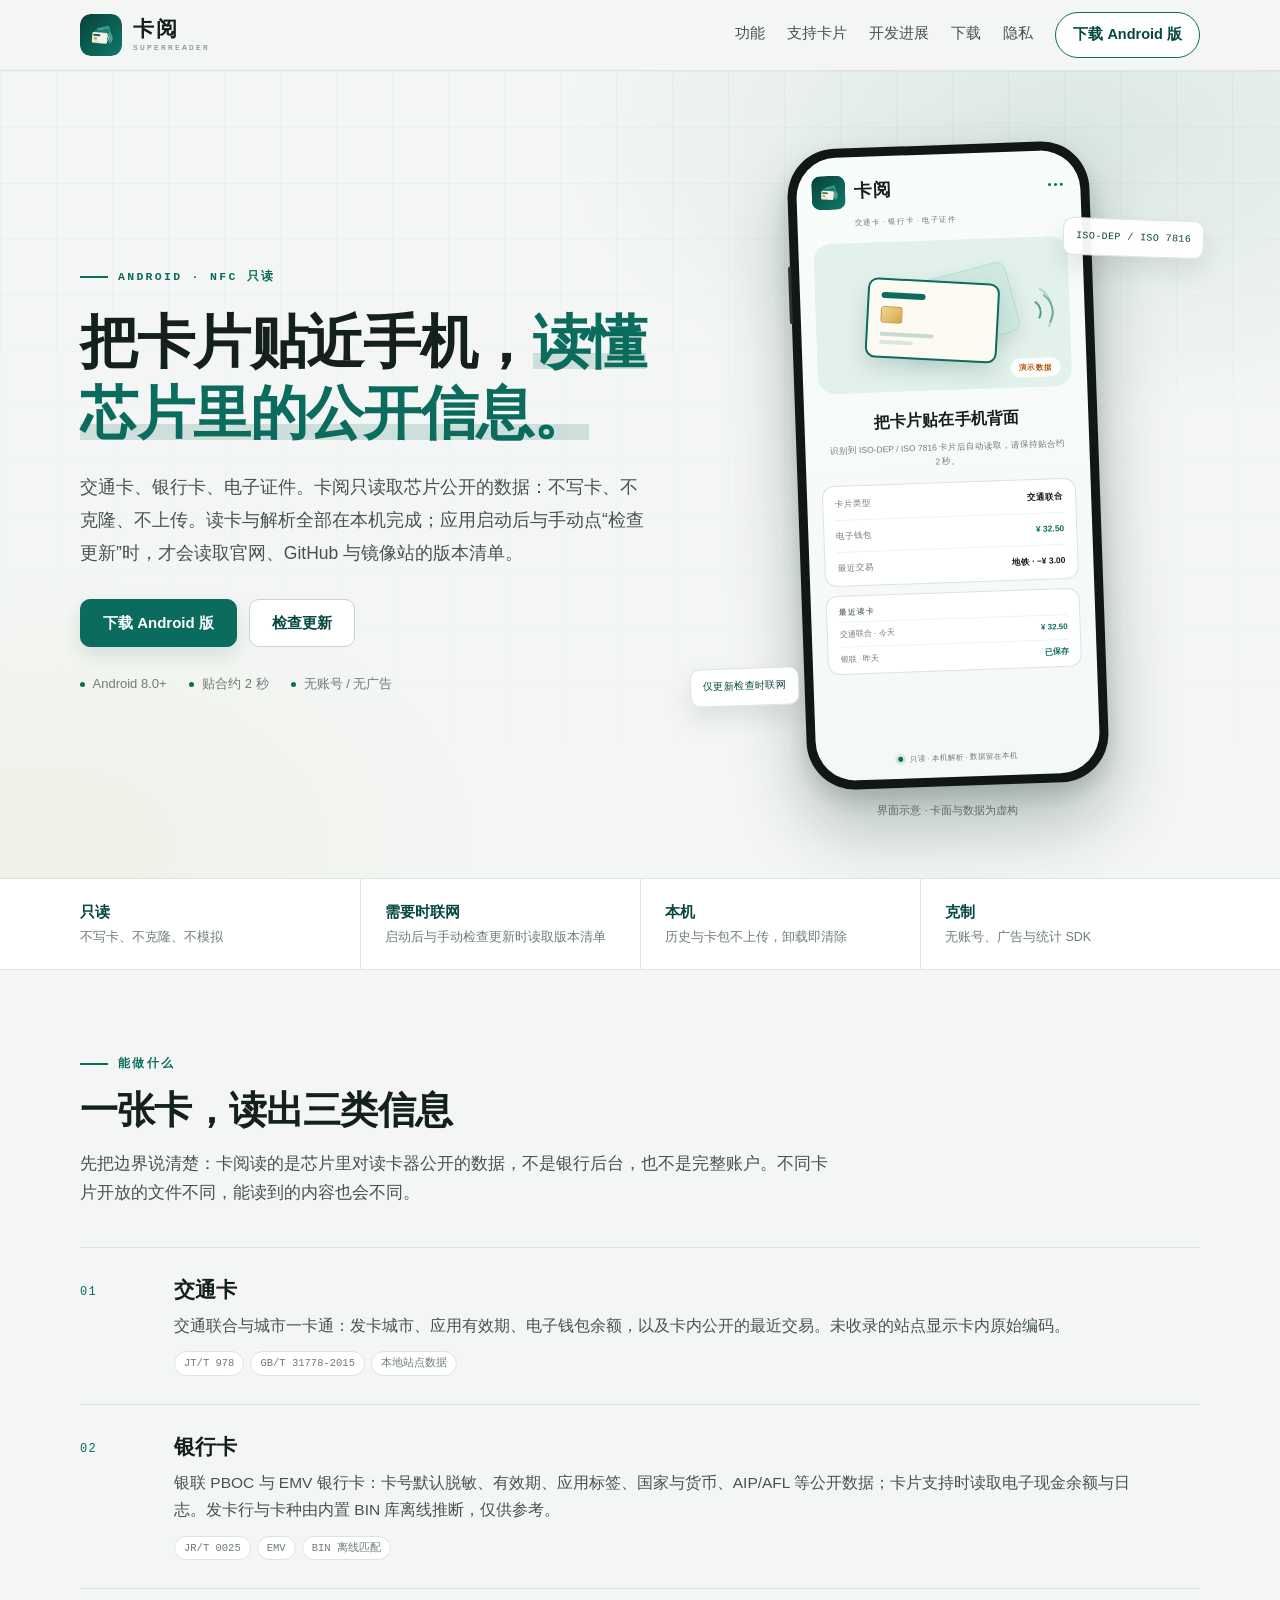
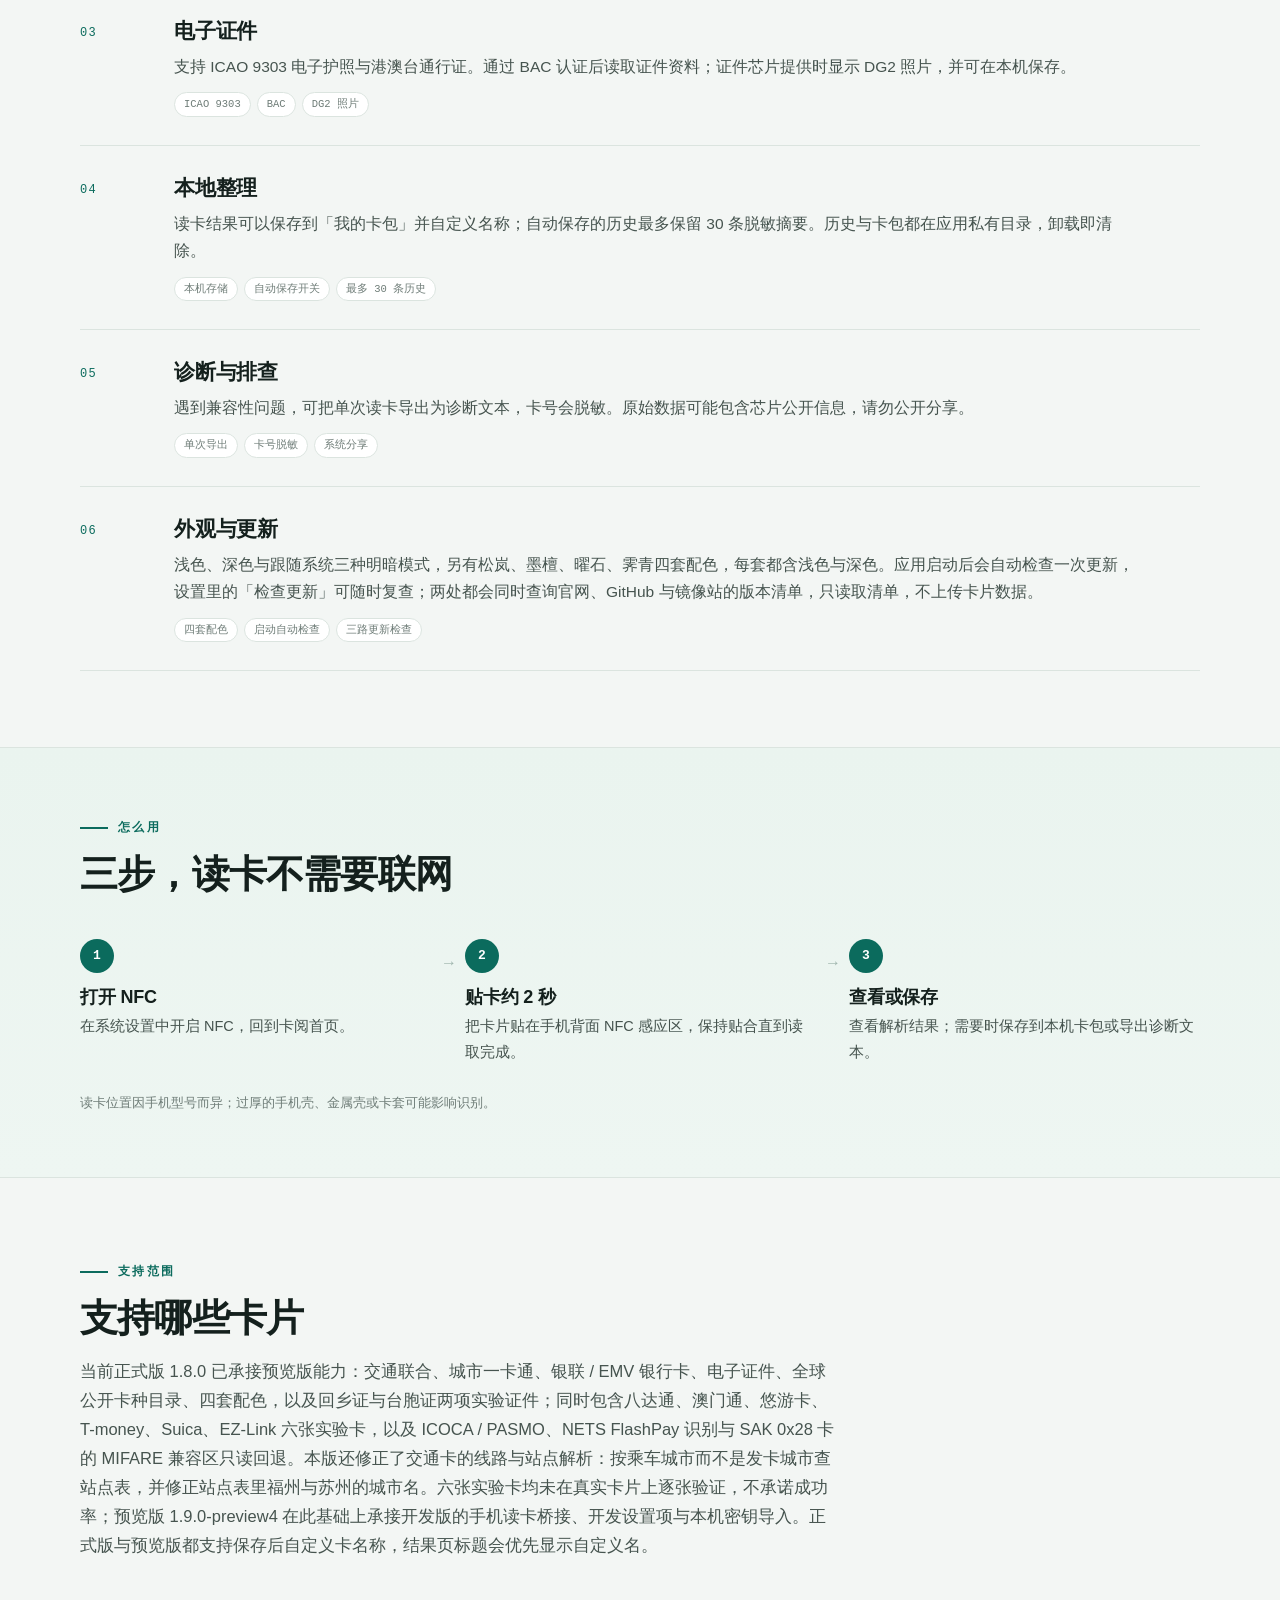
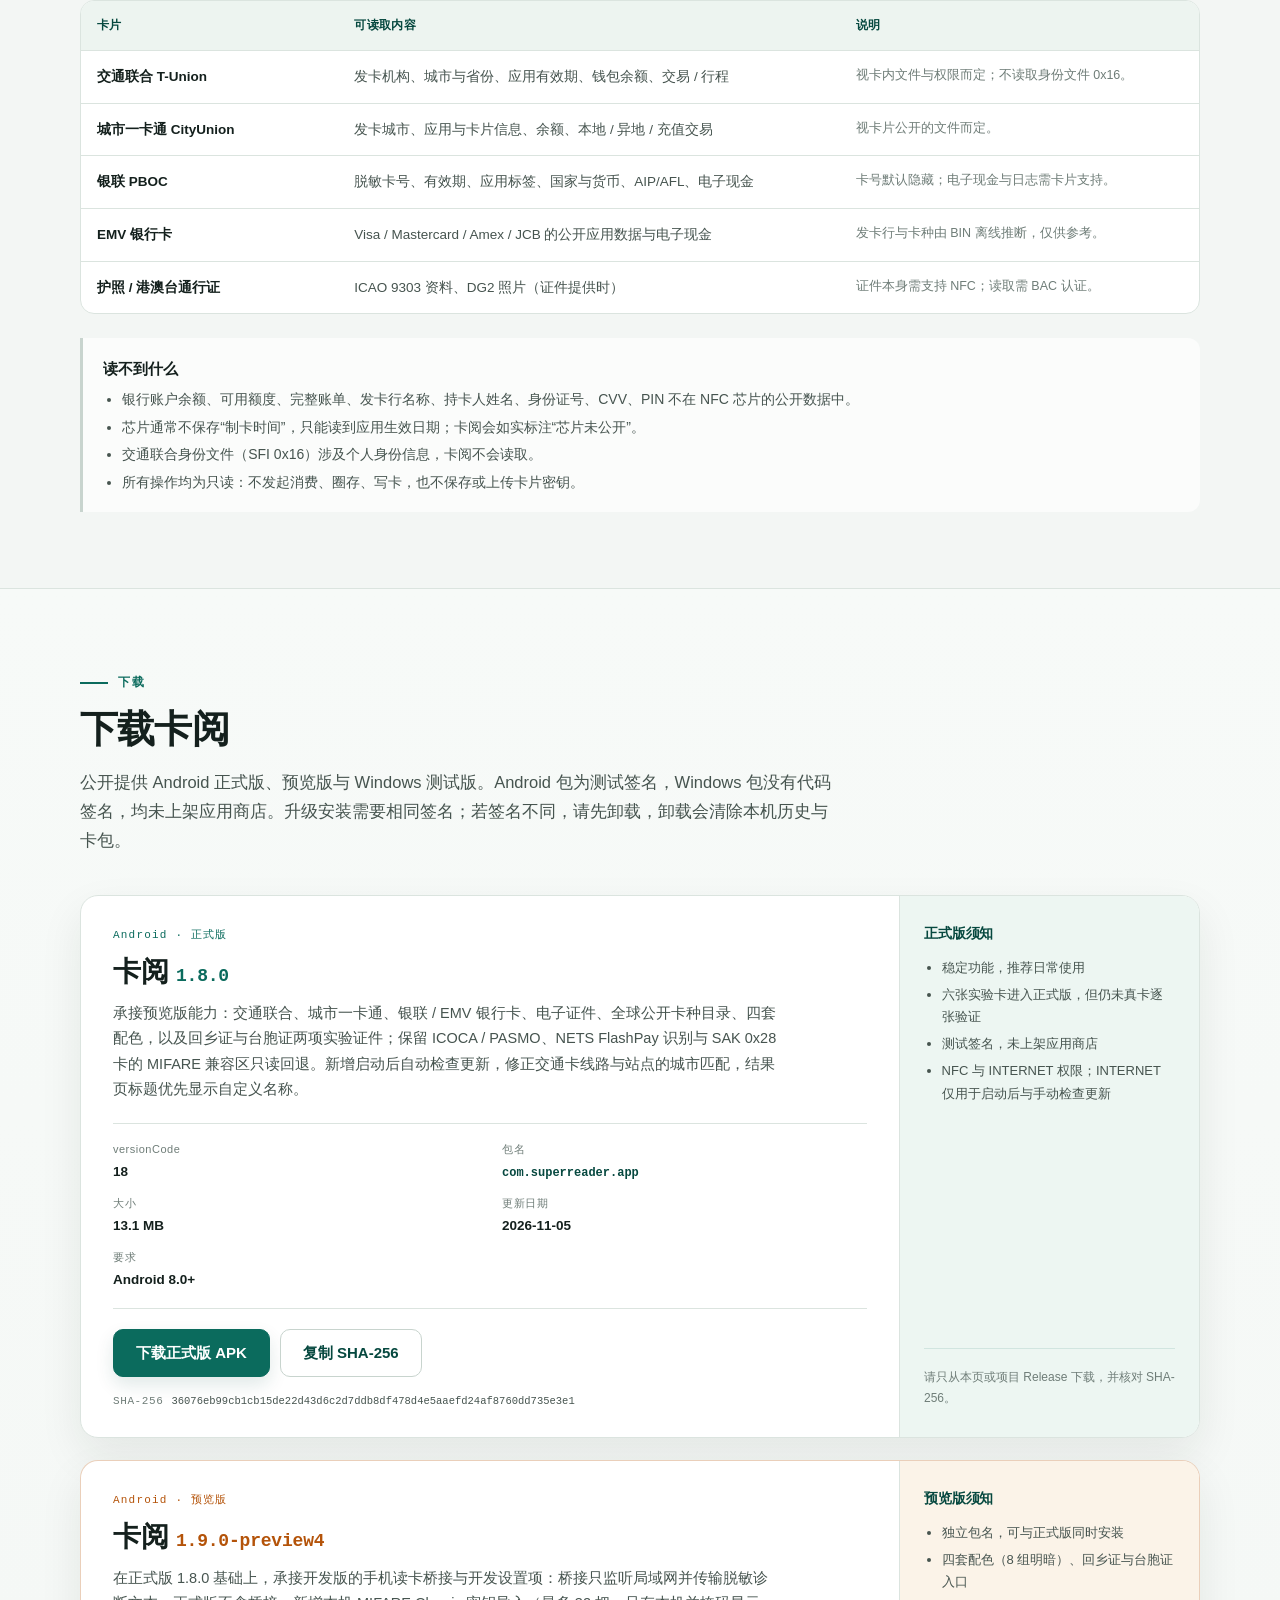
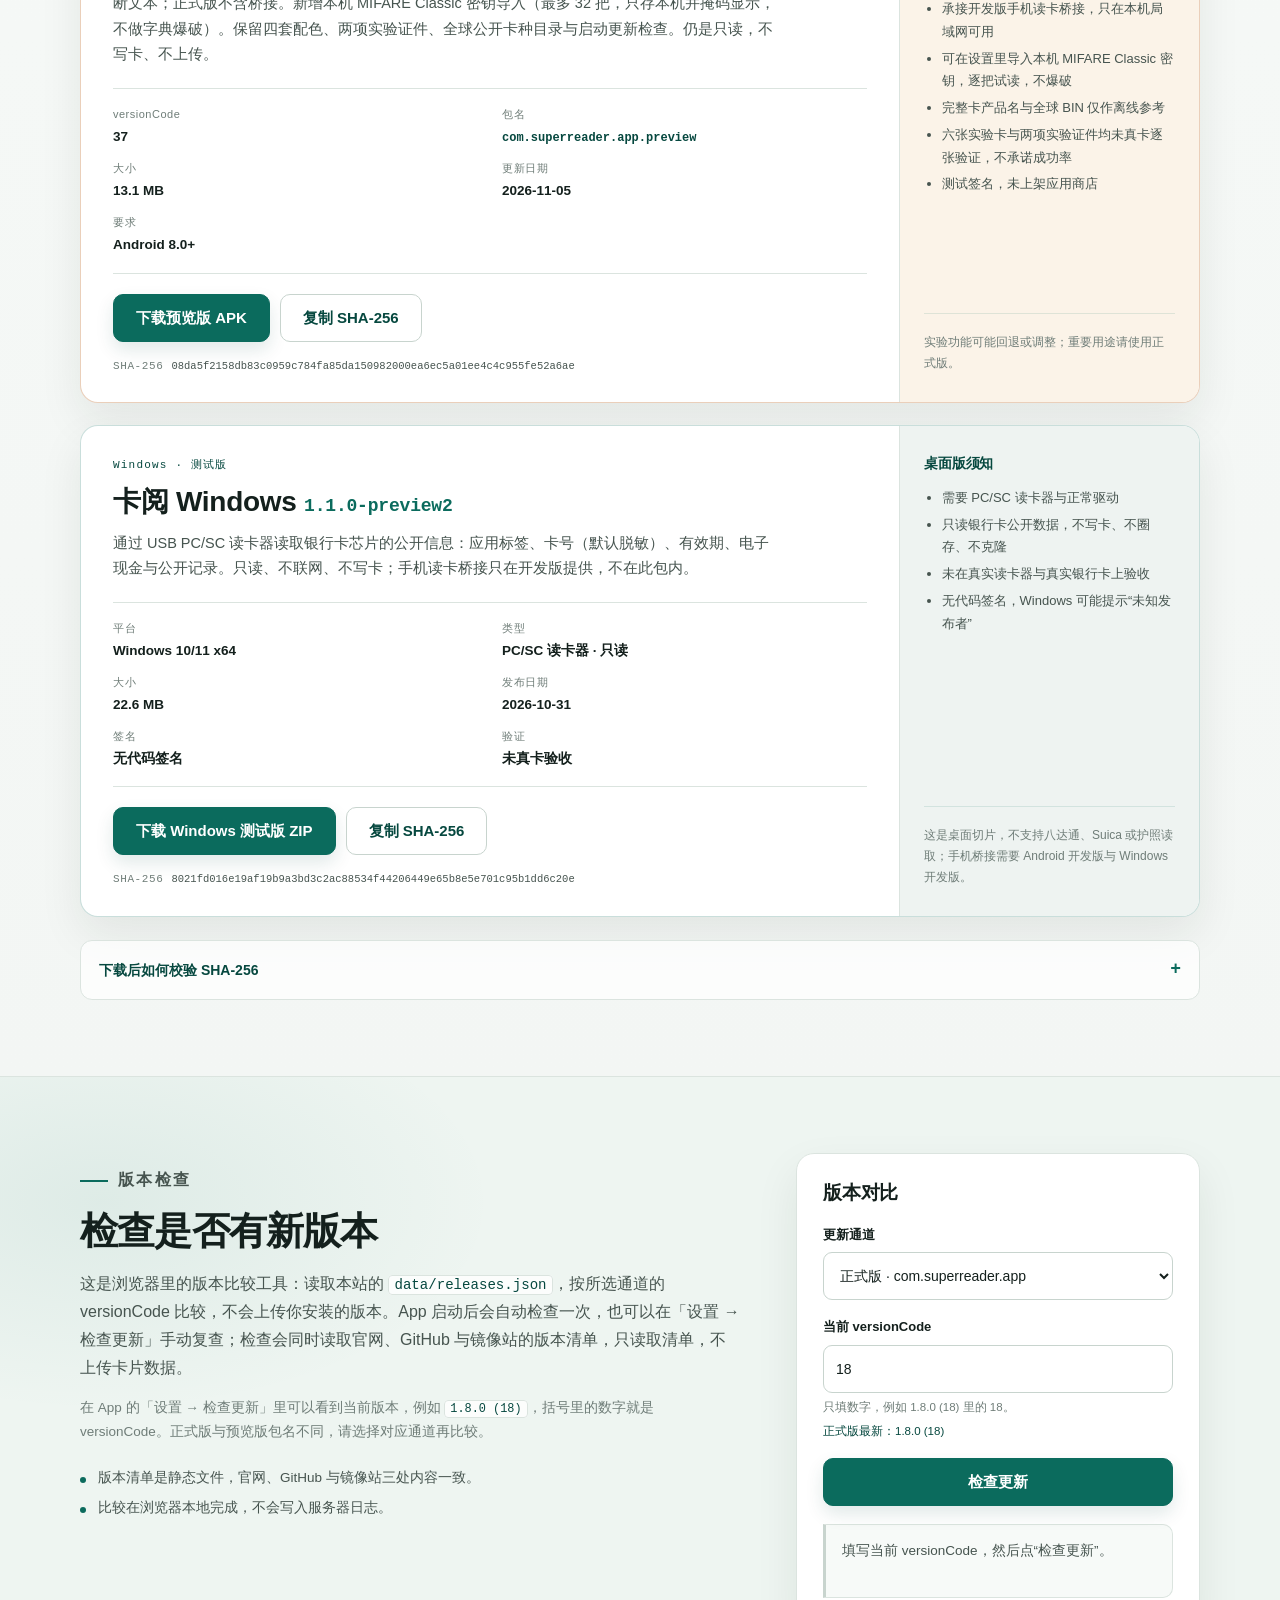
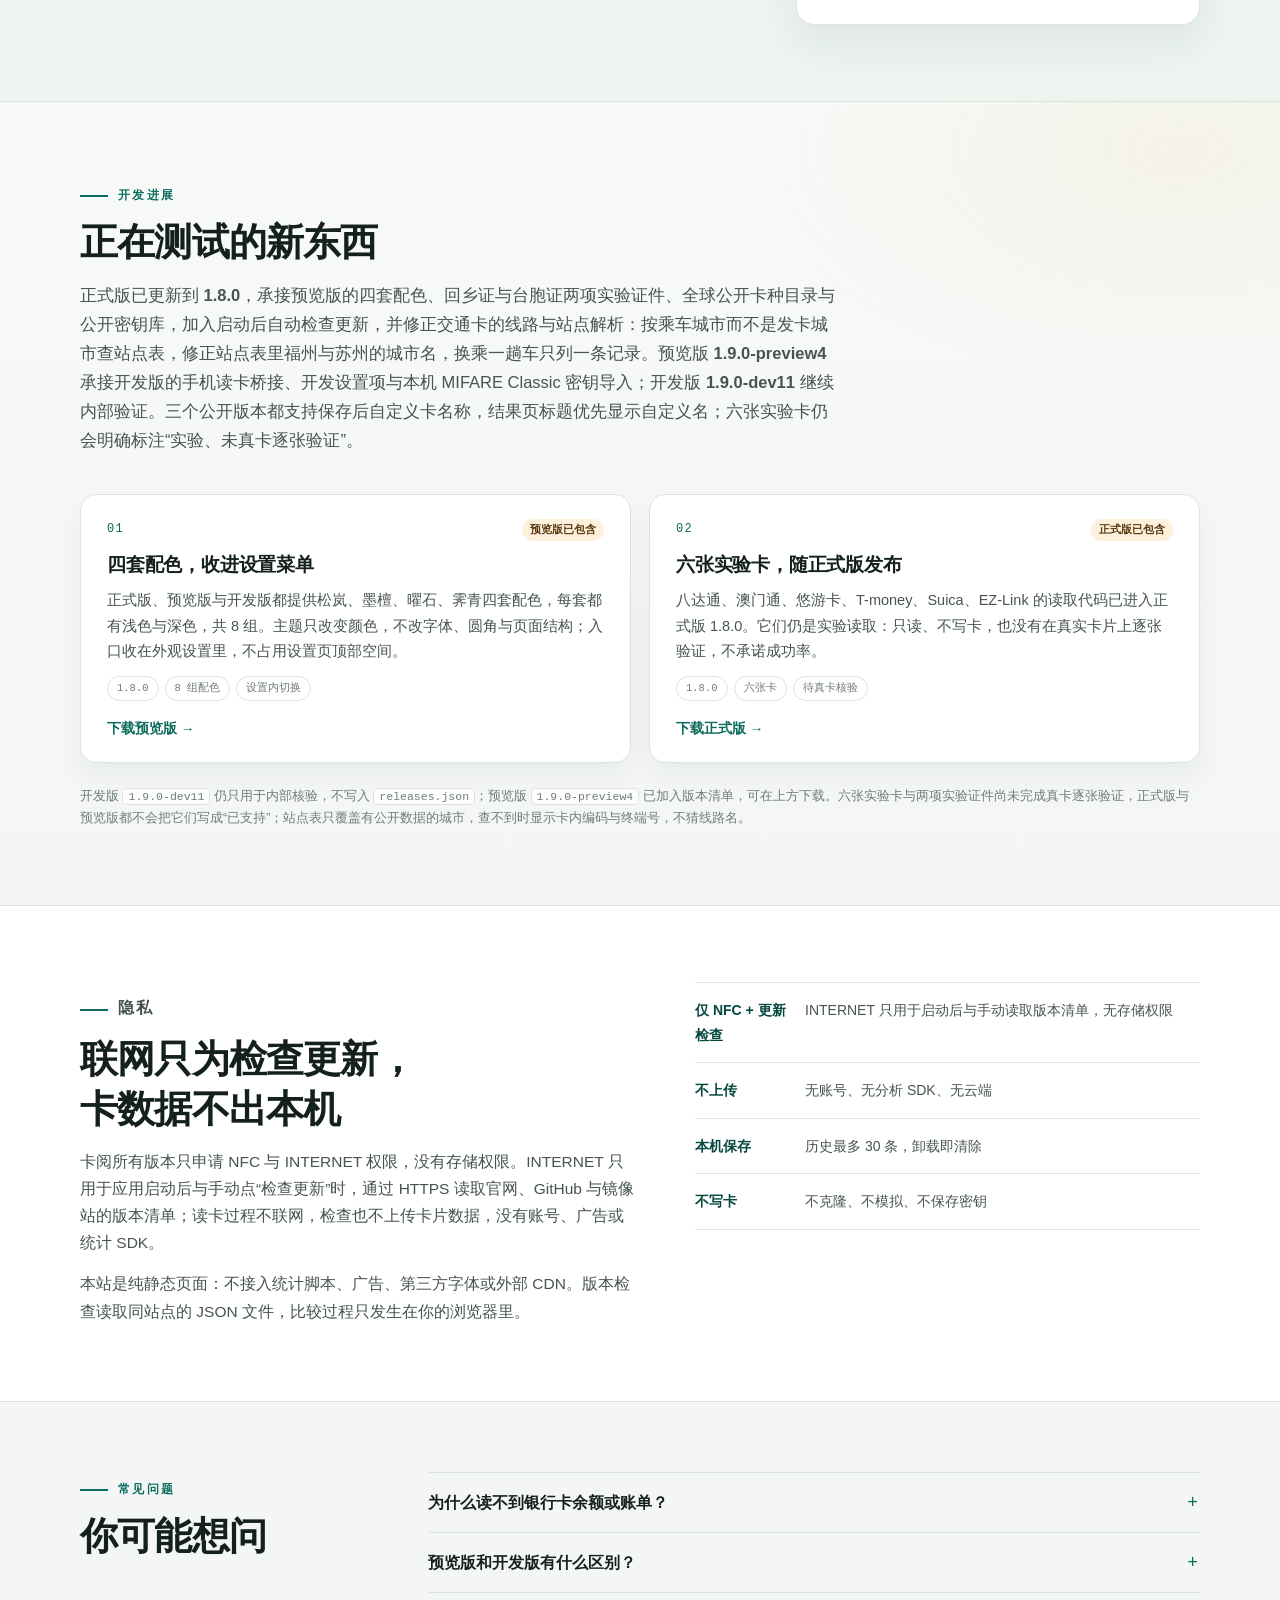
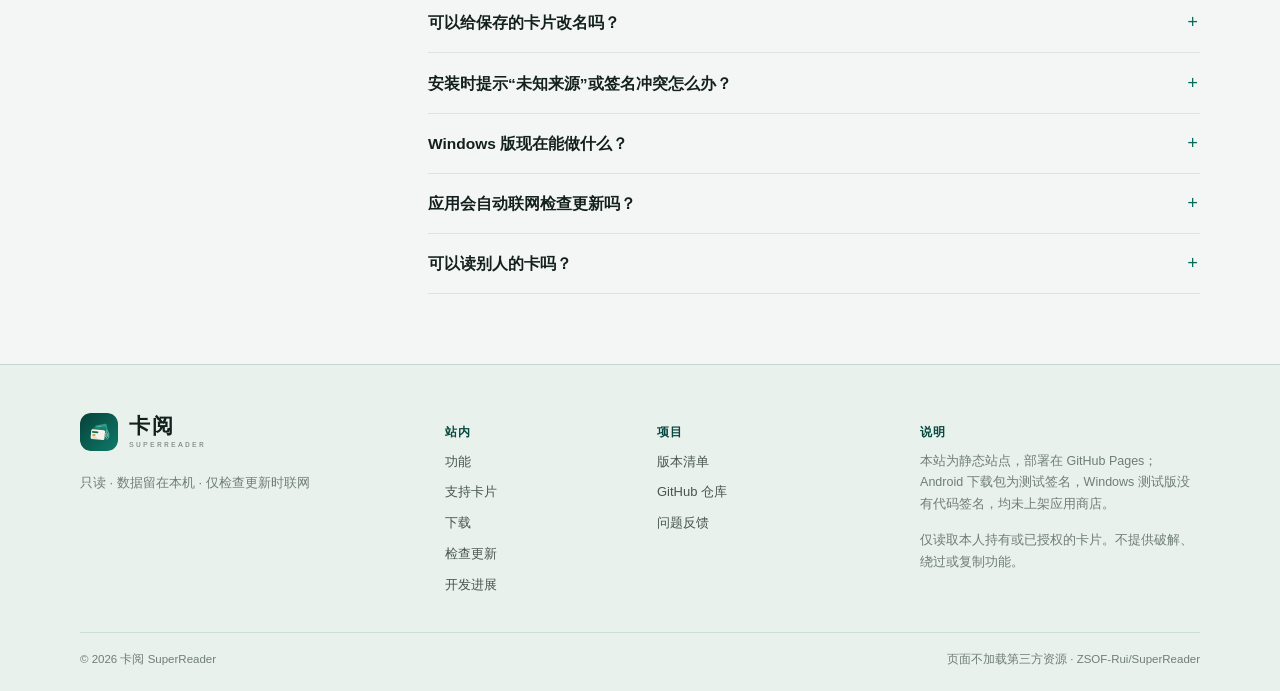
==== site/index.html @ f55063db "发布 1.8.0 与 1.9.0-preview4：同步站点、清单与安装包 正式版首次对外发布，承接预览版配色、实验证件与全球卡种目录； 预览版补手机读卡桥接与本机 MIFARE 密钥导入。交通卡线路" ====
<!doctype html>
<html lang="zh-CN">
<head>
<meta charset="utf-8">
<meta name="viewport" content="width=device-width, initial-scale=1">
<title>卡阅 SuperReader · 把卡片贴近手机，读懂芯片里的公开信息</title>
<meta name="description" content="卡阅是一款 Android NFC 只读卡片信息工具：交通卡、银行卡、电子证件。不写卡、不上传；启动后与手动检查更新时读取官网、GitHub 与镜像站的版本清单。">
<meta name="theme-color" content="#f3f6f4">
<script>document.documentElement.classList.add('js');</script>
<meta property="og:type" content="website">
<meta property="og:title" content="卡阅 SuperReader · NFC 只读卡片信息">
<meta property="og:description" content="交通卡、银行卡、电子证件，贴近手机即可读取公开信息。只读、数据留在本机，启动后与手动检查更新时联网。">
<meta property="og:image" content="assets/og.png">
<link rel="icon" href="assets/logo.svg" type="image/svg+xml">
<link rel="stylesheet" href="assets/styles.css">
</head>
<body>
<a class="skip-link" href="#main">跳到正文</a>

<header class="site-header">
  <div class="shell header-inner">
    <a class="brand" href="./" aria-label="卡阅首页">
      <img src="assets/logo.svg" width="42" height="42" alt="">
      <span class="brand-text"><strong>卡阅</strong><small>SUPERREADER</small></span>
    </a>
    <button class="nav-toggle" type="button" aria-expanded="false" aria-controls="site-nav">菜单</button>
    <nav class="site-nav" id="site-nav" aria-label="主导航">
      <a href="#features">功能</a>
      <a href="#cards">支持卡片</a>
      <a href="#roadmap">开发进展</a>
      <a href="#download">下载</a>
      <a href="#privacy">隐私</a>
      <a class="nav-cta" href="#download">下载 Android 版</a>
    </nav>
  </div>
  <div class="scroll-meter" aria-hidden="true"></div>
</header>

<main id="main">

<section class="hero" aria-labelledby="hero-title">
  <div class="shell hero-grid">
    <div class="hero-copy">
      <p class="eyebrow">Android · NFC 只读</p>
      <h1 id="hero-title">把卡片贴近手机，<span class="mark"><span class="nowrap">读懂</span>芯片里的公开信息。</span></h1>
      <p class="lead">交通卡、银行卡、电子证件。卡阅只读取芯片公开的数据：不写卡、不克隆、不上传。读卡与解析全部在本机完成；应用启动后与手动点“检查更新”时，才会读取官网、GitHub 与镜像站的版本清单。</p>
      <div class="hero-actions">
        <a class="btn btn-primary" href="#download">下载 Android 版</a>
        <a class="btn btn-quiet" href="#update">检查更新</a>
      </div>
      <ul class="hero-facts" aria-label="产品要点">
        <li>Android 8.0+</li>
        <li>贴合约 2 秒</li>
        <li>无账号 / 无广告</li>
      </ul>
    </div>

    <div class="hero-visual">
      <div class="phone" aria-hidden="true">
        <div class="phone-screen">
          <div class="app-head">
            <img src="assets/logo.svg" width="34" height="34" alt="">
            <span class="app-name">卡阅</span>
            <span class="app-menu">•••</span>
          </div>
          <p class="app-sub">交通卡 · 银行卡 · 电子证件</p>
          <div class="app-hero">
            <div class="mini-card back"></div>
            <div class="mini-card front">
              <span class="mini-strip"></span>
              <span class="mini-chip"></span>
              <span class="mini-line"></span>
              <span class="mini-line short"></span>
            </div>
            <span class="wave w1"></span>
            <span class="wave w2"></span>
            <span class="wave w3"></span>
            <span class="demo-tag">演示数据</span>
          </div>
          <p class="app-hint">把卡片贴在手机背面</p>
          <p class="app-desc">识别到 ISO-DEP / ISO 7816 卡片后自动读取，请保持贴合约 2 秒。</p>
          <div class="read-rows">
            <div class="read-row"><span>卡片类型</span><b>交通联合</b></div>
            <div class="read-row"><span>电子钱包</span><b class="pine">¥ 32.50</b></div>
            <div class="read-row"><span>最近交易</span><b>地铁 · −¥ 3.00</b></div>
          </div>
          <div class="read-history">
            <p class="history-title">最近读卡</p>
            <div class="history-row"><span>交通联合 · 今天</span><b>¥ 32.50</b></div>
            <div class="history-row"><span>银联 · 昨天</span><b>已保存</b></div>
          </div>
          <div class="app-footer"><span class="dot"></span>只读 · 本机解析 · 数据留在本机</div>
        </div>
      </div>
      <div class="float-note note-a" aria-hidden="true">ISO-DEP / ISO 7816</div>
      <div class="float-note note-b" aria-hidden="true">仅更新检查时联网</div>
      <p class="visual-note">界面示意 · 卡面与数据为虚构</p>
    </div>
  </div>
</section>

<section class="principles" aria-label="使用边界">
  <div class="shell principles-grid">
    <div><strong>只读</strong><span>不写卡、不克隆、不模拟</span></div>
    <div><strong>需要时联网</strong><span>启动后与手动检查更新时读取版本清单</span></div>
    <div><strong>本机</strong><span>历史与卡包不上传，卸载即清除</span></div>
    <div><strong>克制</strong><span>无账号、广告与统计 SDK</span></div>
  </div>
</section>

<section class="section" id="features" aria-labelledby="features-title">
  <div class="shell">
    <header class="section-head">
      <p class="kicker">能做什么</p>
      <h2 id="features-title">一张卡，读出三类信息</h2>
      <p>先把边界说清楚：卡阅读的是芯片里对读卡器公开的数据，不是银行后台，也不是完整账户。不同卡片开放的文件不同，能读到的内容也会不同。</p>
    </header>

    <ol class="feature-list">
      <li class="feature-row">
        <span class="feature-no">01</span>
        <div class="feature-body">
          <h3>交通卡</h3>
          <p>交通联合与城市一卡通：发卡城市、应用有效期、电子钱包余额，以及卡内公开的最近交易。未收录的站点显示卡内原始编码。</p>
          <p class="tag-line"><span>JT/T 978</span><span>GB/T 31778-2015</span><span>本地站点数据</span></p>
        </div>
      </li>
      <li class="feature-row">
        <span class="feature-no">02</span>
        <div class="feature-body">
          <h3>银行卡</h3>
          <p>银联 PBOC 与 EMV 银行卡：卡号默认脱敏、有效期、应用标签、国家与货币、AIP/AFL 等公开数据；卡片支持时读取电子现金余额与日志。发卡行与卡种由内置 BIN 库离线推断，仅供参考。</p>
          <p class="tag-line"><span>JR/T 0025</span><span>EMV</span><span>BIN 离线匹配</span></p>
        </div>
      </li>
      <li class="feature-row">
        <span class="feature-no">03</span>
        <div class="feature-body">
          <h3>电子证件</h3>
          <p>支持 ICAO 9303 电子护照与港澳台通行证。通过 BAC 认证后读取证件资料；证件芯片提供时显示 DG2 照片，并可在本机保存。</p>
          <p class="tag-line"><span>ICAO 9303</span><span>BAC</span><span>DG2 照片</span></p>
        </div>
      </li>
      <li class="feature-row">
        <span class="feature-no">04</span>
        <div class="feature-body">
          <h3>本地整理</h3>
          <p>读卡结果可以保存到「我的卡包」并自定义名称；自动保存的历史最多保留 30 条脱敏摘要。历史与卡包都在应用私有目录，卸载即清除。</p>
          <p class="tag-line"><span>本机存储</span><span>自动保存开关</span><span>最多 30 条历史</span></p>
        </div>
      </li>
      <li class="feature-row">
        <span class="feature-no">05</span>
        <div class="feature-body">
          <h3>诊断与排查</h3>
          <p>遇到兼容性问题，可把单次读卡导出为诊断文本，卡号会脱敏。原始数据可能包含芯片公开信息，请勿公开分享。</p>
          <p class="tag-line"><span>单次导出</span><span>卡号脱敏</span><span>系统分享</span></p>
        </div>
      </li>
      <li class="feature-row">
        <span class="feature-no">06</span>
        <div class="feature-body">
          <h3>外观与更新</h3>
          <p>浅色、深色与跟随系统三种明暗模式，另有松岚、墨檀、曜石、霁青四套配色，每套都含浅色与深色。应用启动后会自动检查一次更新，设置里的「检查更新」可随时复查；两处都会同时查询官网、GitHub 与镜像站的版本清单，只读取清单，不上传卡片数据。</p>
          <p class="tag-line"><span>四套配色</span><span>启动自动检查</span><span>三路更新检查</span></p>
        </div>
      </li>
    </ol>
  </div>
</section>

<section class="steps" aria-labelledby="steps-title">
  <div class="shell">
    <header class="section-head compact">
      <p class="kicker">怎么用</p>
      <h2 id="steps-title">三步，读卡不需要联网</h2>
    </header>
    <ol class="step-list">
      <li><span class="step-no">1</span><h3>打开 NFC</h3><p>在系统设置中开启 NFC，回到卡阅首页。</p></li>
      <li><span class="step-no">2</span><h3>贴卡约 2 秒</h3><p>把卡片贴在手机背面 NFC 感应区，保持贴合直到读取完成。</p></li>
      <li><span class="step-no">3</span><h3>查看或保存</h3><p>查看解析结果；需要时保存到本机卡包或导出诊断文本。</p></li>
    </ol>
    <p class="steps-note">读卡位置因手机型号而异；过厚的手机壳、金属壳或卡套可能影响识别。</p>
  </div>
</section>

<section class="section" id="cards" aria-labelledby="cards-title">
  <div class="shell">
    <header class="section-head">
      <p class="kicker">支持范围</p>
      <h2 id="cards-title">支持哪些卡片</h2>
      <p>当前正式版 1.8.0 已承接预览版能力：交通联合、城市一卡通、银联 / EMV 银行卡、电子证件、全球公开卡种目录、四套配色，以及回乡证与台胞证两项实验证件；同时包含八达通、澳门通、悠游卡、T-money、Suica、EZ-Link 六张实验卡，以及 ICOCA / PASMO、NETS FlashPay 识别与 SAK 0x28 卡的 MIFARE 兼容区只读回退。本版还修正了交通卡的线路与站点解析：按乘车城市而不是发卡城市查站点表，并修正站点表里福州与苏州的城市名。六张实验卡均未在真实卡片上逐张验证，不承诺成功率；预览版 1.9.0-preview4 在此基础上承接开发版的手机读卡桥接、开发设置项与本机密钥导入。正式版与预览版都支持保存后自定义卡名称，结果页标题会优先显示自定义名。</p>
    </header>

    <p class="table-hint">表格可左右滑动查看完整内容。</p>
    <div class="table-wrap">
      <table class="card-table">
        <caption class="visually-hidden">卡阅正式版支持的卡片与读取内容</caption>
        <thead>
          <tr><th scope="col">卡片</th><th scope="col">可读取内容</th><th scope="col">说明</th></tr>
        </thead>
        <tbody>
          <tr>
            <th scope="row">交通联合 T-Union</th>
            <td>发卡机构、城市与省份、应用有效期、钱包余额、交易 / 行程</td>
            <td>视卡内文件与权限而定；不读取身份文件 0x16。</td>
          </tr>
          <tr>
            <th scope="row">城市一卡通 CityUnion</th>
            <td>发卡城市、应用与卡片信息、余额、本地 / 异地 / 充值交易</td>
            <td>视卡片公开的文件而定。</td>
          </tr>
          <tr>
            <th scope="row">银联 PBOC</th>
            <td>脱敏卡号、有效期、应用标签、国家与货币、AIP/AFL、电子现金</td>
            <td>卡号默认隐藏；电子现金与日志需卡片支持。</td>
          </tr>
          <tr>
            <th scope="row">EMV 银行卡</th>
            <td>Visa / Mastercard / Amex / JCB 的公开应用数据与电子现金</td>
            <td>发卡行与卡种由 BIN 离线推断，仅供参考。</td>
          </tr>
          <tr>
            <th scope="row">护照 / 港澳台通行证</th>
            <td>ICAO 9303 资料、DG2 照片（证件提供时）</td>
            <td>证件本身需支持 NFC；读取需 BAC 认证。</td>
          </tr>
        </tbody>
      </table>
    </div>

    <div class="notice">
      <strong>读不到什么</strong>
      <ul>
        <li>银行账户余额、可用额度、完整账单、发卡行名称、持卡人姓名、身份证号、CVV、PIN 不在 NFC 芯片的公开数据中。</li>
        <li>芯片通常不保存“制卡时间”，只能读到应用生效日期；卡阅会如实标注“芯片未公开”。</li>
        <li>交通联合身份文件（SFI 0x16）涉及个人身份信息，卡阅不会读取。</li>
        <li>所有操作均为只读：不发起消费、圈存、写卡，也不保存或上传卡片密钥。</li>
      </ul>
    </div>
  </div>
</section>

<section class="section download-section" id="download" aria-labelledby="download-title">
  <div class="shell">
    <header class="section-head">
      <p class="kicker">下载</p>
      <h2 id="download-title">下载卡阅</h2>
      <p>公开提供 Android 正式版、预览版与 Windows 测试版。Android 包为测试签名，Windows 包没有代码签名，均未上架应用商店。升级安装需要相同签名；若签名不同，请先卸载，卸载会清除本机历史与卡包。</p>
    </header>

    <div class="download-panel" data-channel="stable">
      <div class="download-main">
        <p class="channel-kicker">Android · 正式版</p>
        <h3>卡阅 <span class="js-version">1.8.0</span></h3>
        <p>承接预览版能力：交通联合、城市一卡通、银联 / EMV 银行卡、电子证件、全球公开卡种目录、四套配色，以及回乡证与台胞证两项实验证件；保留 ICOCA / PASMO、NETS FlashPay 识别与 SAK 0x28 卡的 MIFARE 兼容区只读回退。新增启动后自动检查更新，修正交通卡线路与站点的城市匹配，结果页标题优先显示自定义名称。</p>
        <dl class="download-meta">
          <div><dt>versionCode</dt><dd class="js-code">18</dd></div>
          <div><dt>包名</dt><dd><code class="js-package">com.superreader.app</code></dd></div>
          <div><dt>大小</dt><dd class="js-size">13.1 MB</dd></div>
          <div><dt>更新日期</dt><dd class="js-date">2026-11-05</dd></div>
          <div><dt>要求</dt><dd>Android 8.0+</dd></div>
        </dl>
        <div class="download-actions">
          <a class="btn btn-primary js-download" href="downloads/SuperReader-1.8.0.apk" download>下载正式版 APK</a>
          <button class="btn btn-quiet copy-sha" type="button" data-sha="36076eb99cb1cb15de22d43d6c2d7ddb8df478d4e5aaefd24af8760dd735e3e1">复制 SHA-256</button>
        </div>
        <p class="sha-line"><span>SHA-256</span><code class="js-sha">36076eb99cb1cb15de22d43d6c2d7ddb8df478d4e5aaefd24af8760dd735e3e1</code></p>
      </div>
      <aside class="download-side">
        <h4>正式版须知</h4>
        <ul>
          <li>稳定功能，推荐日常使用</li>
          <li>六张实验卡进入正式版，但仍未真卡逐张验证</li>
          <li>测试签名，未上架应用商店</li>
          <li>NFC 与 INTERNET 权限；INTERNET 仅用于启动后与手动检查更新</li>
        </ul>
        <p class="note">请只从本页或项目 Release 下载，并核对 SHA-256。</p>
      </aside>
    </div>

    <div class="download-panel is-preview" data-channel="preview">
      <div class="download-main">
        <p class="channel-kicker">Android · 预览版</p>
        <h3>卡阅 <span class="js-version">1.9.0-preview4</span></h3>
        <p>在正式版 1.8.0 基础上，承接开发版的手机读卡桥接与开发设置项：桥接只监听局域网并传输脱敏诊断文本；正式版不含桥接。新增本机 MIFARE Classic 密钥导入（最多 32 把，只存本机并掩码显示，不做字典爆破）。保留四套配色、两项实验证件、全球公开卡种目录与启动更新检查。仍是只读，不写卡、不上传。</p>
        <dl class="download-meta">
          <div><dt>versionCode</dt><dd class="js-code">37</dd></div>
          <div><dt>包名</dt><dd><code class="js-package">com.superreader.app.preview</code></dd></div>
          <div><dt>大小</dt><dd class="js-size">13.1 MB</dd></div>
          <div><dt>更新日期</dt><dd class="js-date">2026-11-05</dd></div>
          <div><dt>要求</dt><dd>Android 8.0+</dd></div>
        </dl>
        <div class="download-actions">
          <a class="btn btn-primary js-download" href="downloads/SuperReader-1.9.0-preview4.apk" download>下载预览版 APK</a>
          <button class="btn btn-quiet copy-sha" type="button" data-sha="08da5f2158db83c0959c784fa85da150982000ea6ec5a01ee4c4c955fe52a6ae">复制 SHA-256</button>
        </div>
        <p class="sha-line"><span>SHA-256</span><code class="js-sha">08da5f2158db83c0959c784fa85da150982000ea6ec5a01ee4c4c955fe52a6ae</code></p>
      </div>
      <aside class="download-side">
        <h4>预览版须知</h4>
        <ul>
          <li>独立包名，可与正式版同时安装</li>
          <li>四套配色（8 组明暗）、回乡证与台胞证入口</li>
          <li>承接开发版手机读卡桥接，只在本机局域网可用</li>
          <li>可在设置里导入本机 MIFARE Classic 密钥，逐把试读，不爆破</li>
          <li>完整卡产品名与全球 BIN 仅作离线参考</li>
          <li>六张实验卡与两项实验证件均未真卡逐张验证，不承诺成功率</li>
          <li>测试签名，未上架应用商店</li>
        </ul>
        <p class="note">实验功能可能回退或调整；重要用途请使用正式版。</p>
      </aside>
    </div>

    <div class="download-panel is-desktop" data-platform="windows">
      <div class="download-main">
        <p class="channel-kicker">Windows · 测试版</p>
        <h3>卡阅 Windows <span>1.1.0-preview2</span></h3>
        <p>通过 USB PC/SC 读卡器读取银行卡芯片的公开信息：应用标签、卡号（默认脱敏）、有效期、电子现金与公开记录。只读、不联网、不写卡；手机读卡桥接只在开发版提供，不在此包内。</p>
        <dl class="download-meta">
          <div><dt>平台</dt><dd>Windows 10/11 x64</dd></div>
          <div><dt>类型</dt><dd>PC/SC 读卡器 · 只读</dd></div>
          <div><dt>大小</dt><dd>22.6 MB</dd></div>
          <div><dt>发布日期</dt><dd>2026-10-31</dd></div>
          <div><dt>签名</dt><dd>无代码签名</dd></div>
          <div><dt>验证</dt><dd>未真卡验收</dd></div>
        </dl>
        <div class="download-actions">
          <a class="btn btn-primary" href="downloads/SuperReader-Windows-1.1.0-preview2-r2.zip" download>下载 Windows 测试版 ZIP</a>
          <button class="btn btn-quiet copy-sha" type="button" data-sha="8021fd016e19af19b9a3bd3c2ac88534f44206449e65b8e5e701c95b1dd6c20e">复制 SHA-256</button>
        </div>
        <p class="sha-line"><span>SHA-256</span><code>8021fd016e19af19b9a3bd3c2ac88534f44206449e65b8e5e701c95b1dd6c20e</code></p>
      </div>
      <aside class="download-side">
        <h4>桌面版须知</h4>
        <ul>
          <li>需要 PC/SC 读卡器与正常驱动</li>
          <li>只读银行卡公开数据，不写卡、不圈存、不克隆</li>
          <li>未在真实读卡器与真实银行卡上验收</li>
          <li>无代码签名，Windows 可能提示“未知发布者”</li>
        </ul>
        <p class="note">这是桌面切片，不支持八达通、Suica 或护照读取；手机桥接需要 Android 开发版与 Windows 开发版。</p>
      </aside>
    </div>

    <details class="verify-box">
      <summary>下载后如何校验 SHA-256</summary>
      <div class="verify-body">
        <p>先把文件名与上方一致，再在文件所在目录运行对应命令。哈希应与页面显示的 64 位字符串完全一致。</p>
        <p><strong>Windows PowerShell</strong></p>
        <pre><code>Get-FileHash .\SuperReader-1.8.0.apk -Algorithm SHA256
Get-FileHash .\SuperReader-Windows-1.1.0-preview2-r2.zip -Algorithm SHA256</code></pre>
        <p><strong>macOS / Linux</strong></p>
        <pre><code>shasum -a 256 SuperReader-1.8.0.apk</code></pre>
        <p>预览版把文件名换成 <code>SuperReader-1.9.0-preview4.apk</code>。Android 包均为测试签名，Windows 包没有代码签名，均未上架应用商店。安装时系统可能提示“未知来源”或“未知发布者”，这是正常现象；请只从本页或项目 Release 下载。</p>
      </div>
    </details>
  </div>
</section>

<section class="section update-section" id="update" aria-labelledby="update-title">
  <div class="shell update-grid">
    <div class="update-copy">
      <p class="kicker">版本检查</p>
      <h2 id="update-title">检查是否有新版本</h2>
      <p>这是浏览器里的版本比较工具：读取本站的 <code>data/releases.json</code>，按所选通道的 versionCode 比较，不会上传你安装的版本。App 启动后会自动检查一次，也可以在「设置 → 检查更新」手动复查；检查会同时读取官网、GitHub 与镜像站的版本清单，只读取清单，不上传卡片数据。</p>
      <p class="hint">在 App 的「设置 → 检查更新」里可以看到当前版本，例如 <code>1.8.0 (18)</code>，括号里的数字就是 versionCode。正式版与预览版包名不同，请选择对应通道再比较。</p>
      <ul class="update-points">
        <li>版本清单是静态文件，官网、GitHub 与镜像站三处内容一致。</li>
        <li>比较在浏览器本地完成，不会写入服务器日志。</li>
      </ul>
    </div>

    <div class="update-tool">
      <h3>版本对比</h3>
      <form id="update-form" novalidate>
        <div class="field">
          <label for="update-channel">更新通道</label>
          <select id="update-channel" name="channel">
            <option value="stable">正式版 · com.superreader.app</option>
            <option value="preview">预览版 · com.superreader.app.preview</option>
          </select>
        </div>
        <div class="field">
          <label for="current-code">当前 versionCode</label>
          <input id="current-code" name="currentCode" type="number" min="1" step="1" inputmode="numeric" value="18" required>
          <p class="field-hint">只填数字，例如 1.8.0 (18) 里的 18。</p>
        </div>
        <p class="channel-hint" id="channel-hint">正式版最新：1.8.0 (18) · 预览版最新：1.9.0-preview4 (37)</p>
        <button class="btn btn-primary btn-block" type="submit" id="update-submit">检查更新</button>
      </form>
      <div class="update-result" id="update-result" role="status" aria-live="polite">
        <p class="result-idle">填写当前 versionCode，然后点“检查更新”。</p>
      </div>
      <noscript><p class="noscript">需要启用 JavaScript 才能在线比较版本；也可以直接在上方下载最新包。</p></noscript>
    </div>
  </div>
</section>

<section class="section roadmap-section" id="roadmap" aria-labelledby="roadmap-title">
  <div class="shell">
    <header class="section-head">
      <p class="kicker">开发进展</p>
      <h2 id="roadmap-title">正在测试的新东西</h2>
      <p>正式版已更新到 <strong>1.8.0</strong>，承接预览版的四套配色、回乡证与台胞证两项实验证件、全球公开卡种目录与公开密钥库，加入启动后自动检查更新，并修正交通卡的线路与站点解析：按乘车城市而不是发卡城市查站点表，修正站点表里福州与苏州的城市名，换乘一趟车只列一条记录。预览版 <strong>1.9.0-preview4</strong> 承接开发版的手机读卡桥接、开发设置项与本机 MIFARE Classic 密钥导入；开发版 <strong>1.9.0-dev11</strong> 继续内部验证。三个公开版本都支持保存后自定义卡名称，结果页标题优先显示自定义名；六张实验卡仍会明确标注“实验、未真卡逐张验证”。</p>
    </header>

    <div class="roadmap-grid">
      <article class="roadmap-card">
        <div class="roadmap-top"><span class="roadmap-no">01</span><span class="badge badge-internal">预览版已包含</span></div>
        <h3>四套配色，收进设置菜单</h3>
        <p>正式版、预览版与开发版都提供松岚、墨檀、曜石、霁青四套配色，每套都有浅色与深色，共 8 组。主题只改变颜色，不改字体、圆角与页面结构；入口收在外观设置里，不占用设置页顶部空间。</p>
        <p class="tag-line"><span>1.8.0</span><span>8 组配色</span><span>设置内切换</span></p>
        <a class="roadmap-link" href="#download">下载预览版 <span aria-hidden="true">→</span></a>
      </article>

      <article class="roadmap-card">
        <div class="roadmap-top"><span class="roadmap-no">02</span><span class="badge badge-internal">正式版已包含</span></div>
        <h3>六张实验卡，随正式版发布</h3>
        <p>八达通、澳门通、悠游卡、T-money、Suica、EZ-Link 的读取代码已进入正式版 1.8.0。它们仍是实验读取：只读、不写卡，也没有在真实卡片上逐张验证，不承诺成功率。</p>
        <p class="tag-line"><span>1.8.0</span><span>六张卡</span><span>待真卡核验</span></p>
        <a class="roadmap-link" href="#download">下载正式版 <span aria-hidden="true">→</span></a>
      </article>
    </div>

    <p class="roadmap-note">开发版 <code>1.9.0-dev11</code> 仍只用于内部核验，不写入 <code>releases.json</code>；预览版 <code>1.9.0-preview4</code> 已加入版本清单，可在上方下载。六张实验卡与两项实验证件尚未完成真卡逐张验证，正式版与预览版都不会把它们写成“已支持”；站点表只覆盖有公开数据的城市，查不到时显示卡内编码与终端号，不猜线路名。</p>
  </div>
</section>

<section class="section privacy-section" id="privacy" aria-labelledby="privacy-title">
  <div class="shell privacy-grid">
    <div>
      <p class="kicker">隐私</p>
      <h2 id="privacy-title">联网只为检查更新，卡数据不出本机</h2>
      <p>卡阅所有版本只申请 NFC 与 INTERNET 权限，没有存储权限。INTERNET 只用于应用启动后与手动点“检查更新”时，通过 HTTPS 读取官网、GitHub 与镜像站的版本清单；读卡过程不联网，检查也不上传卡片数据，没有账号、广告或统计 SDK。</p>
      <p>本站是纯静态页面：不接入统计脚本、广告、第三方字体或外部 CDN。版本检查读取同站点的 JSON 文件，比较过程只发生在你的浏览器里。</p>
    </div>
    <ul class="privacy-list">
      <li><strong>仅 NFC + 更新检查</strong><span>INTERNET 只用于启动后与手动读取版本清单，无存储权限</span></li>
      <li><strong>不上传</strong><span>无账号、无分析 SDK、无云端</span></li>
      <li><strong>本机保存</strong><span>历史最多 30 条，卸载即清除</span></li>
      <li><strong>不写卡</strong><span>不克隆、不模拟、不保存密钥</span></li>
    </ul>
  </div>
</section>

<section class="section faq-section" id="faq" aria-labelledby="faq-title">
  <div class="shell faq-grid">
    <header class="section-head compact">
      <p class="kicker">常见问题</p>
      <h2 id="faq-title">你可能想问</h2>
    </header>
    <div class="faq-list">
      <details>
        <summary>为什么读不到银行卡余额或账单？</summary>
        <p>这些信息不在 NFC 芯片的公开数据里。芯片通常只提供卡号、有效期、应用标签与部分电子现金记录；账户余额、额度和账单属于银行后台。卡阅不访问银行后台，也不会上传卡片数据，因此不会显示这些内容。</p>
      </details>
      <details>
        <summary>预览版和开发版有什么区别？</summary>
        <p>正式版 1.8.0 已承接预览版的四套配色、回乡证与台胞证两项实验证件、全球公开卡种目录，并包含六张实验卡、ICOCA / PASMO 与 NETS FlashPay 识别，同时修正交通卡线路与站点的城市匹配；预览版 1.9.0-preview4 在此基础上承接开发版的手机读卡桥接、开发设置项与本机密钥导入，使用独立包名，可与正式版共存。开发版 1.9.0-dev11 继续内部验证，不公开分发。实验卡与两项实验证件都尚未真卡逐张验证。</p>
      </details>
      <details>
        <summary>可以给保存的卡片改名吗？</summary>
        <p>可以。读卡后在结果页点「保存」即可命名；以后在卡包里重命名，结果页标题会优先显示自定义名，原卡片名作为副标题保留。名称只保存在本机，不会上传。</p>
      </details>
      <details>
        <summary>安装时提示“未知来源”或签名冲突怎么办？</summary>
        <p>当前 APK 都是测试签名，未上架应用商店。若系统提示未知来源，需要在系统设置中允许本次安装；若与已安装版本签名不同，需要先卸载旧版。卸载会清除本机历史与卡包。</p>
      </details>
      <details>
        <summary>Windows 版现在能做什么？</summary>
        <p>Windows 1.1.0-preview2 通过 USB PC/SC 读卡器读取银行卡芯片的公开数据，需要读卡器、正常驱动和 Windows 智能卡服务。它没有代码签名，也未在真实读卡器与真实银行卡上验收；不支持八达通、Suica 或护照，手机读卡桥接只在开发版提供。</p>
      </details>
      <details>
        <summary>应用会自动联网检查更新吗？</summary>
        <p>启动后会自动检查一次：发现更高版本且该版本未提示过时弹窗，同一版本只提示一次；你也可以随时在设置里点“检查更新”复查。检查会同时通过 HTTPS 读取官网、GitHub 与镜像站的版本清单，只发送普通网络请求，不上传卡片数据；三处都失败时不会弹窗打扰。读卡过程不联网。</p>
      </details>
      <details>
        <summary>可以读别人的卡吗？</summary>
        <p>请只读取本人持有或已获得明确授权的卡片。卡阅不提供破解、绕过、复制或模拟功能；使用时请遵守当地法律法规与卡片协议。</p>
      </details>
    </div>
  </div>
</section>

</main>

<footer class="site-footer">
  <div class="shell footer-grid">
    <div class="footer-brand">
      <a class="brand" href="#top" aria-label="回到顶部">
        <img src="assets/logo.svg" width="38" height="38" alt="">
        <span class="brand-text"><strong>卡阅</strong><small>SUPERREADER</small></span>
      </a>
      <p>只读 · 数据留在本机 · 仅检查更新时联网</p>
    </div>
    <nav class="footer-col" aria-label="站内链接">
      <h2>站内</h2>
      <a href="#features">功能</a>
      <a href="#cards">支持卡片</a>
      <a href="#download">下载</a>
      <a href="#update">检查更新</a>
      <a href="#roadmap">开发进展</a>
    </nav>
    <div class="footer-col">
      <h2>项目</h2>
      <a href="data/releases.json">版本清单</a>
      <a href="https://github.com/ZSOF-Rui/SuperReader">GitHub 仓库</a>
      <a href="https://github.com/ZSOF-Rui/SuperReader/issues">问题反馈</a>
    </div>
    <div class="footer-col footer-note">
      <h2>说明</h2>
      <p>本站为静态站点，部署在 GitHub Pages；Android 下载包为测试签名，Windows 测试版没有代码签名，均未上架应用商店。</p>
      <p>仅读取本人持有或已授权的卡片。不提供破解、绕过或复制功能。</p>
    </div>
  </div>
  <div class="shell footer-bottom">
    <p>© 2026 卡阅 SuperReader</p>
    <p>页面不加载第三方资源 · ZSOF-Rui/SuperReader</p>
  </div>
</footer>

<script src="assets/ui.js" defer></script>
<script src="assets/app.js" defer></script>
</body>
</html>
---- site/assets/styles.css ----
/* 卡阅 SuperReader — static site styles.
   Light, plain, no external assets. */

:root {
  --bg: #f3f6f4;
  --paper: #ffffff;
  --ink: #14201d;
  --body: #46544f;
  --muted: #6f7d78;
  --line: #dbe4df;
  --line-strong: #c8d4ce;
  --pine: #0b6b5d;
  --pine-deep: #06483f;
  --pine-soft: #d9efe9;
  --mint: #edf6f2;
  --mint-deep: #e3f1eb;
  --amber: #b45309;
  --amber-deep: #5b3a12;
  --amber-soft: #fdf0dc;
  --danger: #b3261e;
  --gold: #d7a648;
  --font-sans: "Microsoft YaHei UI", "Microsoft YaHei", "PingFang SC", "Hiragino Sans GB", "Noto Sans SC", "Source Han Sans SC", sans-serif;
  --font-mono: "Cascadia Mono", "Consolas", "SFMono-Regular", "Menlo", "Liberation Mono", monospace;
  --shell: 1120px;
  --radius: 16px;
  --shadow: 0 18px 44px rgba(20, 32, 29, .08);
}

*, *::before, *::after { box-sizing: border-box; }

html {
  color-scheme: light;
  scroll-behavior: smooth;
  -webkit-text-size-adjust: 100%;
}

@media (prefers-reduced-motion: reduce) {
  html { scroll-behavior: auto; }
  *, *::before, *::after {
    animation-duration: .01ms !important;
    animation-iteration-count: 1 !important;
    transition-duration: .01ms !important;
  }
}

@view-transition { navigation: auto; }
::view-transition-old(root) { animation: view-out .16s ease both; }
::view-transition-new(root) { animation: view-in .30s cubic-bezier(.22,.61,.36,1) both; }

@keyframes view-out {
  to { opacity: 0; transform: translateY(-4px); }
}
@keyframes view-in {
  from { opacity: 0; transform: translateY(10px); }
}

body {
  margin: 0;
  background: var(--bg);
  color: var(--ink);
  font-family: var(--font-sans);
  font-size: 16px;
  line-height: 1.75;
  -webkit-font-smoothing: antialiased;
  text-rendering: optimizeLegibility;
}

[hidden] { display: none !important; }

img, svg { display: block; max-width: 100%; }
a { color: var(--pine); text-decoration-thickness: 1px; text-underline-offset: 3px; }
a:hover { color: var(--pine-deep); }
p { margin: 0; }
ul, ol { margin: 0; padding: 0; }
h1, h2, h3, h4 { margin: 0; line-height: 1.35; font-weight: 800; letter-spacing: -.01em; }
h1, h2 { text-wrap: balance; }
code, pre { font-family: var(--font-mono); }
button, input, select { font: inherit; }
button { cursor: pointer; }

:focus-visible {
  outline: 3px solid rgba(11, 107, 93, .55);
  outline-offset: 2px;
  border-radius: 4px;
}

.shell {
  width: min(100% - 48px, var(--shell));
  margin-inline: auto;
}

.visually-hidden {
  position: absolute !important;
  width: 1px; height: 1px;
  margin: -1px; padding: 0;
  overflow: hidden; clip: rect(0 0 0 0);
  white-space: nowrap; border: 0;
}

.nowrap { white-space: nowrap; }

.skip-link {
  position: fixed;
  left: 16px; top: -80px;
  z-index: 100;
  padding: 12px 18px;
  background: var(--pine-deep);
  color: #fff;
  border-radius: 8px;
  text-decoration: none;
  transition: top .15s ease;
}
.skip-link:focus { top: 14px; color: #fff; }

/* ---------- header ---------- */

.site-header {
  --progress: 0;
  position: sticky;
  top: 0;
  z-index: 50;
  background: rgba(243, 246, 244, .94);
  border-bottom: 1px solid rgba(219, 228, 223, .85);
  backdrop-filter: blur(14px);
  -webkit-backdrop-filter: blur(14px);
  transition: background-color .25s ease, box-shadow .25s ease;
}
.site-header.is-scrolled {
  background: rgba(243, 246, 244, .98);
  box-shadow: 0 12px 30px rgba(20, 32, 29, .07);
}

.scroll-meter {
  position: absolute;
  left: 0;
  bottom: -1px;
  width: 100%;
  height: 2px;
  background: var(--pine);
  transform: scaleX(var(--progress));
  transform-origin: 0 50%;
  opacity: .72;
  pointer-events: none;
}

.header-inner {
  min-height: 70px;
  display: flex;
  align-items: center;
  gap: 24px;
  transition: min-height .25s ease;
}

@media (min-width: 761px) {
  .site-header.is-scrolled .header-inner { min-height: 60px; }
}

.brand {
  display: inline-flex;
  align-items: center;
  gap: 11px;
  color: var(--ink);
  text-decoration: none;
  flex: none;
}
.brand img { border-radius: 11px; }
.brand-text { display: flex; flex-direction: column; line-height: 1; }
.brand-text strong { font-size: 21px; letter-spacing: 2px; font-weight: 800; }
.brand-text small {
  margin-top: 5px;
  font-family: var(--font-mono);
  font-size: 8px;
  letter-spacing: 2.2px;
  color: var(--muted);
}

.site-nav {
  margin-left: auto;
  display: flex;
  align-items: center;
  gap: 22px;
  font-size: 14.5px;
}
.site-nav a {
  color: var(--body);
  text-decoration: none;
  padding: 8px 0;
  border-bottom: 2px solid transparent;
  background-image: linear-gradient(var(--pine), var(--pine));
  background-repeat: no-repeat;
  background-position: 0 calc(100% - 1px);
  background-size: 0 2px;
  transition: color .2s ease, background-size .28s ease;
}
.site-nav a:hover { color: var(--pine-deep); border-bottom-color: transparent; background-size: 100% 2px; }
.site-nav .nav-cta {
  padding: 9px 17px;
  border: 1px solid var(--pine);
  border-radius: 999px;
  color: var(--pine-deep);
  font-weight: 700;
  background: var(--paper);
  background-image: none;
  transition: background-color .2s ease, color .2s ease, border-color .2s ease, transform .2s ease, box-shadow .2s ease;
}
.site-nav .nav-cta:hover {
  background: var(--pine-deep);
  color: #fff;
  border-color: var(--pine-deep);
  transform: translateY(-1px);
  box-shadow: 0 7px 16px rgba(6, 72, 63, .16);
}

.nav-toggle {
  display: none;
  margin-left: auto;
  min-height: 44px;
  padding: 0 15px;
  background: var(--paper);
  border: 1px solid var(--line-strong);
  border-radius: 9px;
  color: var(--ink);
  font-size: 14px;
  font-weight: 700;
}

.js .nav-toggle { display: none; }

/* ---------- hero ---------- */

.hero {
  position: relative;
  overflow: hidden;
  border-bottom: 1px solid var(--line);
  background:
    radial-gradient(760px 420px at 84% 8%, rgba(11, 107, 93, .10), transparent 68%),
    radial-gradient(600px 380px at 4% 96%, rgba(215, 166, 72, .07), transparent 72%),
    var(--bg);
}
.hero::before {
  content: "";
  position: absolute;
  inset: 0;
  background-image:
    linear-gradient(rgba(11, 107, 93, .035) 1px, transparent 1px),
    linear-gradient(90deg, rgba(11, 107, 93, .035) 1px, transparent 1px);
  background-size: 56px 56px;
  pointer-events: none;
  mask-image: linear-gradient(to bottom, #000 0%, transparent 88%);
  -webkit-mask-image: linear-gradient(to bottom, #000 0%, transparent 88%);
}

.hero-grid {
  position: relative;
  z-index: 1;
  display: grid;
  grid-template-columns: minmax(0, 1.06fr) minmax(360px, .94fr);
  gap: 48px;
  align-items: center;
  padding-block: 64px 58px;
}

.eyebrow, .kicker {
  display: inline-flex;
  align-items: center;
  gap: 10px;
  font-family: var(--font-mono);
  font-size: 11.5px;
  font-weight: 600;
  letter-spacing: 2.3px;
  color: var(--pine);
  text-transform: uppercase;
}
.eyebrow::before, .kicker::before {
  content: "";
  width: 28px;
  height: 2px;
  background: var(--pine);
}

h1 {
  margin-top: 20px;
  font-size: clamp(38px, 4.6vw, 58px);
  line-height: 1.22;
  letter-spacing: -1.4px;
  font-weight: 800;
  max-width: 13em;
}
h1 .mark {
  color: var(--pine);
  background-image: linear-gradient(transparent 68%, rgba(11, 107, 93, .16) 68%, rgba(11, 107, 93, .16) 92%, transparent 92%);
}

.lead {
  margin-top: 22px;
  max-width: 34em;
  color: var(--body);
  font-size: 17.5px;
  line-height: 1.9;
}

.hero-actions {
  display: flex;
  flex-wrap: wrap;
  gap: 12px;
  margin-top: 28px;
}

.btn {
  display: inline-flex;
  align-items: center;
  justify-content: center;
  gap: 8px;
  min-height: 48px;
  padding: 0 22px;
  border-radius: 10px;
  border: 1px solid transparent;
  font-weight: 700;
  font-size: 15px;
  line-height: 1.2;
  text-decoration: none;
  transition: background-color .18s ease, border-color .18s ease, color .18s ease, transform .22s cubic-bezier(.22,.61,.36,1), box-shadow .22s ease;
}
.btn-primary { background: var(--pine); color: #fff; border-color: var(--pine); box-shadow: 0 8px 18px rgba(6, 72, 63, .12); }
.btn-primary:hover { background: var(--pine-deep); border-color: var(--pine-deep); color: #fff; transform: translateY(-2px); box-shadow: 0 12px 24px rgba(6, 72, 63, .18); }
.btn-quiet { background: var(--paper); color: var(--pine-deep); border-color: var(--line-strong); }
.btn-quiet:hover { border-color: var(--pine); background: var(--mint); color: var(--pine-deep); transform: translateY(-2px); box-shadow: 0 10px 20px rgba(20, 32, 29, .08); }
.btn:active { transform: translateY(0); box-shadow: 0 4px 10px rgba(6, 72, 63, .10); }
.btn-block { width: 100%; }

.hero-facts {
  display: flex;
  flex-wrap: wrap;
  gap: 8px 22px;
  margin-top: 26px;
  list-style: none;
  color: var(--muted);
  font-size: 13px;
}
.hero-facts li { display: inline-flex; align-items: center; gap: 8px; }
.hero-facts li::before {
  content: "";
  width: 5px; height: 5px;
  border-radius: 50%;
  background: var(--pine);
}

.hero-visual {
  position: relative;
  display: flex;
  justify-content: center;
  align-items: center;
  min-height: 580px;
  padding: 10px 0 34px;
}

.phone {
  position: relative;
  z-index: 2;
  width: min(302px, 72vw);
  aspect-ratio: 9 / 19.1;
  padding: 9px;
  border-radius: 48px;
  background: #101816;
  box-shadow: 0 38px 70px rgba(6, 40, 35, .28), 0 10px 22px rgba(6, 40, 35, .16);
  transform: rotate(-2deg);
}
.phone::before {
  content: "";
  position: absolute;
  left: -2px; top: 116px;
  width: 3px; height: 58px;
  border-radius: 3px 0 0 3px;
  background: #26342f;
}

.phone-screen {
  height: 100%;
  border-radius: 40px;
  padding: 18px 15px 13px;
  background: linear-gradient(180deg, #f8fcfa 0%, #f4f9f6 100%);
  overflow: hidden;
  display: flex;
  flex-direction: column;
}

.app-head { display: flex; align-items: center; gap: 8px; }
.app-head img { border-radius: 9px; }
.app-name { font-weight: 800; font-size: 18px; letter-spacing: 1px; }
.app-menu { margin-left: auto; color: var(--pine); font-size: 11px; letter-spacing: 2px; }
.app-sub {
  margin-top: 7px;
  padding-left: 42px;
  font-size: 7.5px;
  letter-spacing: .6px;
  color: var(--muted);
}

.app-hero {
  position: relative;
  margin-top: 14px;
  height: 150px;
  border-radius: 17px;
  background: var(--mint-deep);
  overflow: hidden;
  flex: none;
}
.mini-card {
  position: absolute;
  border-radius: 10px;
  box-shadow: 0 8px 18px rgba(6, 72, 63, .10);
}
.mini-card.back {
  width: 116px; height: 72px;
  left: 50%; top: 34px;
  transform: translateX(-38%) rotate(-13deg);
  background: #cfe9e1;
  border: 1px solid #b6ddd2;
}
.mini-card.front {
  width: 132px; height: 80px;
  left: 50%; top: 40px;
  transform: translateX(-58%) rotate(5deg);
  background: #fdfaf2;
  border: 2px solid var(--pine);
  box-shadow: 0 10px 22px rgba(6, 72, 63, .16);
}
.mini-strip {
  position: absolute; left: 12px; top: 12px;
  width: 44px; height: 6px; border-radius: 3px;
  background: var(--pine);
}
.mini-chip {
  position: absolute; left: 12px; top: 26px;
  width: 22px; height: 17px; border-radius: 4px;
  background: linear-gradient(135deg, #f3d79a, #d7a648);
  border: 1px solid rgba(91, 58, 18, .25);
}
.mini-line {
  position: absolute; left: 12px; bottom: 20px;
  width: 54px; height: 4px; border-radius: 2px;
  background: rgba(11, 107, 93, .22);
}
.mini-line.short { bottom: 12px; width: 34px; opacity: .65; }

.wave {
  position: absolute;
  right: 16px; top: 50%;
  border: 2px solid var(--pine);
  border-left-color: transparent;
  border-top-color: transparent;
  border-bottom-color: transparent;
  border-radius: 50%;
  transform: translateY(-50%) rotate(-12deg);
  opacity: .5;
}
.wave.w1 { width: 26px; height: 26px; right: 28px; opacity: .65; }
.wave.w2 { width: 42px; height: 42px; opacity: .42; }
.wave.w3 { width: 58px; height: 58px; opacity: .22; }

.demo-tag {
  position: absolute;
  right: 11px; bottom: 10px;
  padding: 3px 8px;
  border-radius: 999px;
  background: rgba(255, 255, 255, .9);
  color: var(--amber);
  font-size: 7.5px;
  font-weight: 700;
  letter-spacing: .5px;
}

.app-hint {
  margin-top: 16px;
  text-align: center;
  font-size: 16px;
  font-weight: 800;
  letter-spacing: .2px;
}
.app-desc {
  margin-top: 6px;
  text-align: center;
  font-size: 8.5px;
  line-height: 1.65;
  color: var(--muted);
  padding-inline: 8px;
}

.read-rows {
  margin-top: 14px;
  padding: 2px 12px;
  border: 1px solid var(--line);
  border-radius: 12px;
  background: #fff;
}
.read-row {
  display: flex;
  justify-content: space-between;
  gap: 12px;
  padding: 8px 0;
  border-bottom: 1px solid #eef3f0;
  font-size: 8.5px;
  color: var(--muted);
}
.read-row:last-child { border-bottom: 0; }
.read-row b { color: var(--ink); font-weight: 700; text-align: right; }
.read-row b.pine { color: var(--pine); }

.read-history {
  margin-top: 9px;
  padding: 2px 12px;
  border: 1px solid var(--line);
  border-radius: 12px;
  background: #fff;
}
.history-title {
  padding: 7px 0 3px;
  font-size: 7.5px;
  font-weight: 700;
  letter-spacing: .8px;
  color: var(--muted);
}
.history-row {
  display: flex;
  justify-content: space-between;
  gap: 12px;
  padding: 5px 0;
  border-top: 1px solid #eef3f0;
  font-size: 8px;
  color: var(--muted);
}
.history-row b { font-weight: 700; color: var(--pine); }

.app-footer {
  margin-top: auto;
  padding-top: 12px;
  display: flex;
  align-items: center;
  justify-content: center;
  gap: 6px;
  font-size: 7.5px;
  color: var(--muted);
}
.app-footer .dot {
  width: 5px; height: 5px;
  border-radius: 50%;
  background: var(--pine);
  box-shadow: 0 0 0 3px rgba(11, 107, 93, .12);
}

.float-note {
  position: absolute;
  z-index: 3;
  padding: 9px 12px;
  border: 1px solid var(--line);
  border-radius: 10px;
  background: rgba(255, 255, 255, .95);
  box-shadow: 0 12px 26px rgba(20, 32, 29, .10);
  font-family: var(--font-mono);
  font-size: 10px;
  letter-spacing: .4px;
  color: var(--pine-deep);
}
.note-a { right: -4px; top: 84px; transform: rotate(2deg); }
.note-b { left: -6px; bottom: 114px; transform: rotate(-2deg); }

.visual-note {
  position: absolute;
  bottom: 0;
  left: 50%;
  transform: translateX(-50%);
  font-size: 11px;
  color: var(--muted);
  white-space: nowrap;
}

/* ---------- principles ---------- */

.principles {
  background: var(--paper);
  border-bottom: 1px solid var(--line);
}
.principles-grid {
  display: grid;
  grid-template-columns: repeat(4, 1fr);
}
.principles-grid > div {
  padding: 20px 24px;
  border-left: 1px solid var(--line);
  display: flex;
  flex-direction: column;
  gap: 2px;
}
.principles-grid > div:first-child { border-left: 0; padding-left: 0; }
.principles-grid strong { font-size: 15px; color: var(--pine-deep); }
.principles-grid span { font-size: 12.5px; color: var(--muted); }

/* ---------- sections ---------- */

.section {
  padding-block: 76px;
  scroll-margin-top: 88px;
}
.section + .section { border-top: 1px solid var(--line); }

.section-head {
  max-width: 760px;
  margin-bottom: 40px;
}
.section-head.compact { margin-bottom: 32px; }
h2 {
  margin-top: 12px;
  font-size: clamp(28px, 3.2vw, 38px);
  line-height: 1.3;
  letter-spacing: -.8px;
}
.section-head > p:last-child {
  margin-top: 14px;
  color: var(--body);
  font-size: 16.5px;
}

/* ---------- features ---------- */

.feature-list {
  list-style: none;
  border-top: 1px solid var(--line);
}
.feature-row {
  display: grid;
  grid-template-columns: 76px minmax(0, 1fr);
  gap: 18px;
  padding: 28px 0;
  border-bottom: 1px solid var(--line);
}
.feature-no {
  font-family: var(--font-mono);
  font-size: 12px;
  letter-spacing: 1.4px;
  color: var(--pine);
  padding-top: 6px;
}
.feature-body h3 { font-size: 21px; }
.feature-body p {
  margin-top: 8px;
  max-width: 62em;
  color: var(--body);
  font-size: 15.5px;
}
.tag-line {
  display: flex;
  flex-wrap: wrap;
  gap: 6px;
  margin-top: 12px !important;
}
.tag-line span {
  padding: 2px 9px;
  border: 1px solid var(--line);
  border-radius: 999px;
  color: var(--muted);
  font-family: var(--font-mono);
  font-size: 10.5px;
  background: var(--paper);
}

/* ---------- steps ---------- */

.steps {
  padding-block: 62px;
  background: linear-gradient(180deg, #eaf4ef 0%, #eef6f2 100%);
  border-top: 1px solid var(--line);
  border-bottom: 1px solid var(--line);
  scroll-margin-top: 88px;
}
.step-list {
  list-style: none;
  display: grid;
  grid-template-columns: repeat(3, 1fr);
  gap: 34px;
}
.step-list li { position: relative; padding-top: 8px; }
.step-list li + li::before {
  content: "→";
  position: absolute;
  left: -24px; top: 18px;
  color: #9fb5ad;
  font-size: 16px;
}
.step-no {
  display: inline-flex;
  align-items: center;
  justify-content: center;
  width: 34px; height: 34px;
  border-radius: 50%;
  background: var(--pine);
  color: #fff;
  font-family: var(--font-mono);
  font-size: 13px;
  font-weight: 700;
}
.step-list h3 { margin-top: 12px; font-size: 18px; }
.step-list p { margin-top: 5px; color: var(--body); font-size: 14.5px; max-width: 26em; }
.steps-note { margin-top: 28px; font-size: 12.5px; color: var(--muted); }

/* ---------- notices + table ---------- */

.notice {
  margin-top: 24px;
  padding: 18px 20px;
  border-left: 3px solid var(--line-strong);
  background: rgba(255, 255, 255, .62);
  border-radius: 0 12px 12px 0;
}
.notice strong { display: block; font-size: 15px; margin-bottom: 5px; }
.notice p, .notice li { color: var(--body); font-size: 14px; }
.notice ul { margin-top: 4px; padding-left: 1.2em; }
.notice li + li { margin-top: 3px; }
.table-wrap {
  margin-top: 26px;
  overflow-x: auto;
  border: 1px solid var(--line);
  border-radius: 14px;
  background: var(--paper);
  -webkit-overflow-scrolling: touch;
}
.table-hint { display: none; margin-top: 18px; font-size: 12px; color: var(--muted); }
.card-table {
  width: 100%;
  min-width: 680px;
  border-collapse: collapse;
  font-size: 13.5px;
}
.card-table th, .card-table td {
  padding: 14px 16px;
  text-align: left;
  vertical-align: top;
  border-bottom: 1px solid var(--line);
}
.card-table thead th {
  background: #edf4f0;
  font-size: 12px;
  letter-spacing: .4px;
  color: var(--pine-deep);
  white-space: nowrap;
}
.card-table tbody tr:last-child th,
.card-table tbody tr:last-child td { border-bottom: 0; }
.card-table tbody th { width: 23%; font-weight: 700; color: var(--ink); }
.card-table tbody td { color: var(--body); }
.card-table tbody td:last-child { color: var(--muted); font-size: 12.5px; }

.badge {
  display: inline-block;
  padding: 2px 8px;
  border-radius: 999px;
  font-size: 11px;
  font-weight: 700;
  white-space: nowrap;
  line-height: 1.6;
}

/* ---------- download ---------- */

.download-section {
  background: linear-gradient(180deg, #f7faf8 0%, #f3f6f4 100%);
}
.download-panel {
  display: grid;
  grid-template-columns: minmax(0, 1fr) 300px;
  border: 1px solid var(--line);
  border-radius: 18px;
  background: var(--paper);
  box-shadow: var(--shadow);
  overflow: hidden;
}
.download-panel + .download-panel { margin-top: 22px; }
.download-panel.is-preview { border-color: rgba(180, 83, 9, .28); }
.download-panel.is-preview .download-side { background: #fbf3e8; }
.download-panel.is-preview .channel-kicker { color: var(--amber); }
.download-panel.is-preview .download-main h3 span { color: var(--amber); }
.download-panel.is-desktop { border-color: rgba(11, 107, 93, .22); }
.download-panel.is-desktop .download-side { background: #eef3f1; }
.download-panel.is-desktop .channel-kicker { color: var(--pine-deep); }
.download-main { padding: 30px 32px 26px; }
.channel-kicker {
  font-family: var(--font-mono);
  font-size: 11px;
  letter-spacing: 1.2px;
  color: var(--pine);
}
.download-main h3 {
  margin-top: 8px;
  font-size: 28px;
}
.download-main h3 span { font-family: var(--font-mono); font-size: 18px; color: var(--pine); letter-spacing: -.2px; }
.download-main > p:not(.channel-kicker):not(.sha-line) {
  margin-top: 10px;
  color: var(--body);
  font-size: 14.5px;
  max-width: 46em;
}

.download-meta {
  display: grid;
  grid-template-columns: repeat(2, minmax(0, 1fr));
  gap: 10px 24px;
  margin: 20px 0 0;
  padding: 16px 0;
  border-top: 1px solid var(--line);
  border-bottom: 1px solid var(--line);
}
.download-meta div { min-width: 0; }
.download-meta dt { font-size: 11px; color: var(--muted); letter-spacing: .5px; }
.download-meta dd { margin: 1px 0 0; font-size: 13.5px; font-weight: 600; overflow-wrap: anywhere; }
.download-meta code { font-size: 12px; color: var(--pine-deep); }

.download-actions {
  display: flex;
  flex-wrap: wrap;
  gap: 10px;
  margin-top: 20px;
}
.sha-line {
  margin-top: 15px;
  display: flex;
  gap: 8px;
  align-items: baseline;
  font-size: 11px;
  color: var(--muted);
  overflow-wrap: anywhere;
}
.sha-line span { flex: none; font-family: var(--font-mono); letter-spacing: .6px; }
.sha-line code { color: var(--body); font-size: 10.5px; line-height: 1.6; }

.download-side {
  padding: 28px 24px;
  background: var(--mint);
  border-left: 1px solid var(--line);
  display: flex;
  flex-direction: column;
}
.download-side h4 { font-size: 14px; color: var(--pine-deep); }
.download-side ul { margin-top: 10px; padding-left: 1.1em; }
.download-side li { font-size: 13px; color: var(--body); margin-top: 4px; }
.download-side .note {
  margin-top: auto;
  padding-top: 18px;
  font-size: 12px;
  color: var(--muted);
  border-top: 1px solid rgba(11, 107, 93, .12);
}

.verify-box {
  margin-top: 24px;
  border: 1px solid var(--line);
  border-radius: 12px;
  background: rgba(255, 255, 255, .72);
}
.verify-box summary {
  min-height: 48px;
  padding: 13px 18px;
  cursor: pointer;
  font-size: 14px;
  font-weight: 700;
  color: var(--pine-deep);
  list-style: none;
  display: flex;
  align-items: center;
  justify-content: space-between;
  gap: 12px;
}
.verify-box summary::-webkit-details-marker { display: none; }
.verify-box summary::after { content: "+"; font-family: var(--font-mono); color: var(--pine); font-size: 18px; }
.verify-box[open] summary::after { content: "−"; }
.verify-body { padding: 0 18px 18px; font-size: 13.5px; color: var(--body); }
.verify-body p + p { margin-top: 10px; }
.verify-body pre {
  margin: 6px 0 0;
  padding: 12px 14px;
  border-radius: 8px;
  background: #0f1c19;
  color: #d7efe7;
  overflow-x: auto;
  font-size: 12px;
  line-height: 1.7;
}

/* ---------- update ---------- */

.update-section {
  background:
    radial-gradient(560px 300px at 8% 20%, rgba(11, 107, 93, .07), transparent 70%),
    #eef5f1;
  scroll-margin-top: 88px;
}
.update-grid {
  display: grid;
  grid-template-columns: minmax(0, 1fr) 404px;
  gap: 56px;
  align-items: start;
}
.update-copy h2 { margin-top: 12px; }
.update-copy > p { margin-top: 14px; color: var(--body); font-size: 16px; }
.update-copy code {
  padding: 1px 5px;
  background: rgba(255, 255, 255, .8);
  border: 1px solid var(--line);
  border-radius: 4px;
  font-size: .88em;
  color: var(--pine-deep);
}
.update-copy .hint { font-size: 13.5px; color: var(--muted); }
.update-points {
  margin-top: 22px;
  padding-left: 0;
  list-style: none;
}
.update-points li {
  position: relative;
  padding-left: 18px;
  margin-top: 7px;
  font-size: 13.5px;
  color: var(--body);
}
.update-points li::before {
  content: "";
  position: absolute;
  left: 0; top: 11px;
  width: 6px; height: 6px;
  border-radius: 50%;
  background: var(--pine);
}

.update-tool {
  padding: 26px;
  background: var(--paper);
  border: 1px solid var(--line);
  border-radius: 18px;
  box-shadow: var(--shadow);
}
.update-tool h3 { font-size: 19px; }
.update-tool form { margin-top: 18px; }
.field + .field { margin-top: 16px; }
.field label {
  display: block;
  font-size: 13px;
  font-weight: 700;
  color: var(--ink);
  margin-bottom: 6px;
}
.field select, .field input {
  width: 100%;
  min-height: 48px;
  padding: 0 12px;
  border: 1px solid var(--line-strong);
  border-radius: 9px;
  background: #fff;
  color: var(--ink);
  font-size: 14px;
}
.field select:focus, .field input:focus { border-color: var(--pine); }
.field input[aria-invalid="true"] { border-color: var(--danger); background: #fffafa; }
.field-hint, .channel-hint {
  margin-top: 5px;
  font-size: 11.5px;
  line-height: 1.6;
  color: var(--muted);
}
.channel-hint { color: var(--pine-deep); }
.update-tool .btn-block { margin-top: 18px; }
.update-tool .btn:disabled { opacity: .6; cursor: progress; }

.update-result {
  margin-top: 18px;
  padding: 14px 16px;
  border: 1px solid var(--line);
  border-left: 3px solid var(--line-strong);
  border-radius: 0 10px 10px 0;
  background: #f7faf8;
  font-size: 13.5px;
  color: var(--body);
  min-height: 74px;
}
.update-result h4 { font-size: 15px; color: var(--ink); margin-bottom: 4px; }
.update-result p + p { margin-top: 6px; }
.update-result .result-latest .meta,
.update-result .meta { margin-top: 8px; font-size: 11.5px; color: var(--muted); }
.update-result ul { margin-top: 8px; padding-left: 1.1em; font-size: 12.5px; }
.update-result li + li { margin-top: 3px; }
.update-result.is-update { border-left-color: var(--pine); background: var(--mint); }
.update-result.is-latest { border-left-color: var(--pine); background: var(--mint); }
.update-result.is-newer { border-left-color: var(--gold); background: #fdf8e9; }
.update-result.is-error { border-left-color: var(--danger); background: #fdf0ef; }
.update-result.is-loading { border-left-color: #9fb5ad; }
.update-result .result-actions { display: flex; flex-wrap: wrap; gap: 8px; margin-top: 12px; }
.update-result .result-actions .btn { min-height: 42px; padding: 0 15px; font-size: 13px; }
.noscript { margin-top: 12px; font-size: 12.5px; color: var(--amber-deep); }

/* ---------- privacy ---------- */

.privacy-section {
  background: var(--paper);
}
.privacy-grid {
  display: grid;
  grid-template-columns: minmax(0, 1.05fr) minmax(0, .95fr);
  gap: 56px;
  align-items: start;
}
.privacy-grid p { margin-top: 14px; color: var(--body); font-size: 15.5px; }
.privacy-list {
  list-style: none;
  border-top: 1px solid var(--line);
}
.privacy-list li {
  display: grid;
  grid-template-columns: 96px minmax(0, 1fr);
  gap: 14px;
  padding: 15px 0;
  border-bottom: 1px solid var(--line);
  font-size: 14px;
}
.privacy-list strong { color: var(--pine-deep); }
.privacy-list span { color: var(--body); }

/* ---------- FAQ ---------- */

.faq-section { padding-block: 70px; }
.faq-grid {
  display: grid;
  grid-template-columns: 300px minmax(0, 1fr);
  gap: 48px;
  align-items: start;
}
.faq-grid .section-head { margin-bottom: 0; position: sticky; top: 98px; }
.faq-list { border-top: 1px solid var(--line); }
.faq-list details { border-bottom: 1px solid var(--line); }
.faq-list summary {
  min-height: 58px;
  padding: 16px 30px 16px 0;
  cursor: pointer;
  font-size: 15.5px;
  font-weight: 700;
  position: relative;
  list-style: none;
}
.faq-list summary::-webkit-details-marker { display: none; }
.faq-list summary::after {
  content: "+";
  position: absolute;
  right: 2px; top: 15px;
  color: var(--pine);
  font-family: var(--font-mono);
  font-size: 18px;
  font-weight: 400;
}
.faq-list details[open] summary::after { content: "−"; }
.faq-list details p {
  padding: 0 40px 18px 0;
  color: var(--body);
  font-size: 14px;
}

/* ---------- footer ---------- */

.site-footer {
  background: #e9f1ec;
  border-top: 1px solid var(--line-strong);
  padding-top: 48px;
}
.footer-grid {
  display: grid;
  grid-template-columns: 1.3fr .7fr .9fr 1.1fr;
  gap: 34px;
  padding-bottom: 36px;
}
.footer-brand p { margin-top: 12px; color: var(--muted); font-size: 13px; }
.footer-col { display: flex; flex-direction: column; gap: 8px; font-size: 13px; color: var(--body); }
.footer-col h2 {
  font-size: 12px;
  letter-spacing: 1px;
  color: var(--pine-deep);
  margin-bottom: 2px;
  font-weight: 800;
}
.footer-col a { color: var(--body); text-decoration: none; }
.footer-col a:hover { color: var(--pine-deep); text-decoration: underline; }
.footer-note p { font-size: 12.5px; color: var(--muted); }
.footer-note p + p { margin-top: 6px; }
.footer-bottom {
  display: flex;
  justify-content: space-between;
  gap: 16px;
  flex-wrap: wrap;
  padding: 16px 0 22px;
  border-top: 1px solid rgba(11, 107, 93, .14);
  color: var(--muted);
  font-size: 11.5px;
}

/* ---------- motion ---------- */

@keyframes rise-in {
  from { opacity: 0; transform: translateY(18px); }
  to { opacity: 1; transform: none; }
}
@keyframes hero-in {
  from { opacity: 0; transform: translateY(26px) scale(.985); }
  to { opacity: 1; transform: none; }
}
@keyframes phone-float {
  0%, 100% { transform: rotate(-2deg) translateY(0); }
  50% { transform: rotate(-2deg) translateY(-8px); }
}
@keyframes note-float-a {
  0%, 100% { transform: rotate(2deg) translateY(0); }
  50% { transform: rotate(2deg) translateY(-6px); }
}
@keyframes note-float-b {
  0%, 100% { transform: rotate(-2deg) translateY(0); }
  50% { transform: rotate(-2deg) translateY(-7px); }
}
@keyframes fade-slide {
  from { opacity: 0; transform: translateY(-5px); }
  to { opacity: 1; transform: none; }
}
@keyframes soft-pulse {
  0%, 100% { box-shadow: 0 0 0 0 rgba(11, 107, 93, .18); }
  50% { box-shadow: 0 0 0 6px rgba(11, 107, 93, 0); }
}

.hero-copy > .eyebrow,
.hero-copy > h1,
.hero-copy > .lead,
.hero-copy > .hero-actions,
.hero-copy > .hero-facts {
  animation: rise-in .72s cubic-bezier(.22,.61,.36,1) both;
}
.hero-copy > h1 { animation-delay: .06s; }
.hero-copy > .lead { animation-delay: .12s; }
.hero-copy > .hero-actions { animation-delay: .18s; }
.hero-copy > .hero-facts { animation-delay: .24s; }
.hero-visual { animation: hero-in .9s .1s cubic-bezier(.22,.61,.36,1) both; }
.phone { animation: phone-float 7.5s 1.2s ease-in-out infinite; }
.note-a { animation: note-float-a 6.4s 1.1s ease-in-out infinite; }
.note-b { animation: note-float-b 7.2s 1.5s ease-in-out infinite; }

.reveal {
  opacity: 0;
  transform: translateY(24px);
  will-change: opacity, transform;
}
.reveal-ready .reveal {
  transition: opacity .7s cubic-bezier(.22,.61,.36,1), transform .7s cubic-bezier(.22,.61,.36,1);
  transition-delay: var(--reveal-delay, 0ms);
}
.reveal.is-in { opacity: 1; transform: none; }

.card-table tbody tr { transition: background-color .18s ease; }
.card-table tbody tr:hover { background: #f7fbf9; }
.faq-list details { transition: background-color .2s ease; }
.faq-list details:hover { background: rgba(255, 255, 255, .5); }
.faq-list details[open] > p,
.verify-box[open] .verify-body,
.update-result .result-actions {
  animation: fade-slide .3s cubic-bezier(.22,.61,.36,1) both;
}

/* ---------- roadmap ---------- */

.roadmap-section {
  background:
    radial-gradient(620px 340px at 92% 6%, rgba(215, 166, 72, .08), transparent 70%),
    linear-gradient(180deg, #f7faf8 0%, #f3f6f4 100%);
  scroll-margin-top: 88px;
}
.roadmap-grid {
  display: grid;
  grid-template-columns: repeat(2, minmax(0, 1fr));
  gap: 18px;
}
.roadmap-card {
  position: relative;
  display: flex;
  flex-direction: column;
  gap: 10px;
  padding: 24px 26px 22px;
  border: 1px solid var(--line);
  border-radius: 16px;
  background: var(--paper);
  box-shadow: 0 12px 28px rgba(20, 32, 29, .05);
  transition: transform .3s cubic-bezier(.22,.61,.36,1), box-shadow .3s ease, border-color .3s ease;
}
.roadmap-card:hover {
  transform: translateY(-4px);
  border-color: #c6dbd2;
  box-shadow: 0 22px 44px rgba(20, 32, 29, .10);
}
.roadmap-top {
  display: flex;
  align-items: center;
  justify-content: space-between;
  gap: 12px;
}
.roadmap-no {
  font-family: var(--font-mono);
  font-size: 12px;
  letter-spacing: 1.4px;
  color: var(--pine);
}
.roadmap-card h3 { font-size: 19px; line-height: 1.45; }
.roadmap-card > p { color: var(--body); font-size: 14.5px; }
.roadmap-card .tag-line { margin-top: 2px !important; }
.badge-internal { background: var(--amber-soft); color: var(--amber-deep); }
.roadmap-link {
  margin-top: auto;
  padding-top: 6px;
  font-size: 13.5px;
  font-weight: 700;
  text-decoration: none;
}
.roadmap-link span { display: inline-block; transition: transform .22s ease; }
.roadmap-link:hover span { transform: translateX(4px); }
.roadmap-note {
  margin-top: 22px;
  font-size: 12.5px;
  color: var(--muted);
}
.roadmap-note code {
  padding: 1px 5px;
  border: 1px solid var(--line);
  border-radius: 4px;
  background: rgba(255, 255, 255, .8);
  font-size: 11.5px;
}

/* ---------- responsive ---------- */

@media (max-width: 980px) {
  .hero-grid { grid-template-columns: 1fr; gap: 26px; padding-block: 48px 40px; }
  .hero-copy { max-width: 46em; }
  .hero-visual { min-height: 0; padding-top: 0; }
  .phone { width: min(288px, 68vw); }
  .note-a { right: 8%; }
  .note-b { left: 8%; }
  .update-grid { grid-template-columns: 1fr; gap: 30px; }
  .update-tool { max-width: 480px; }
  .download-panel { grid-template-columns: 1fr; }
  .download-side { border-left: 0; border-top: 1px solid var(--line); }
  .download-side .note { margin-top: 16px; }
  .faq-grid { grid-template-columns: 1fr; gap: 24px; }
  .faq-grid .section-head { position: static; }
  .privacy-grid { grid-template-columns: 1fr; gap: 28px; }
  .footer-grid { grid-template-columns: 1fr 1fr; }
}

@media (max-width: 760px) {
  .shell { width: min(100% - 32px, var(--shell)); }
  .header-inner { min-height: 62px; flex-wrap: wrap; }
  .nav-toggle { display: inline-flex; align-items: center; }
  .js .nav-toggle { display: inline-flex; }
  .site-nav {
    display: flex;
    flex-wrap: wrap;
    width: 100%;
    gap: 4px 12px;
    padding: 4px 0 12px;
    margin-left: 0;
    border-top: 1px solid var(--line);
    font-size: 14px;
  }
  .js .site-nav {
    display: flex;
    position: absolute;
    left: 16px; right: 16px; top: 62px;
    padding: 14px 16px 16px;
    background: var(--paper);
    border: 1px solid var(--line);
    border-radius: 12px;
    box-shadow: 0 18px 40px rgba(20, 32, 29, .14);
    z-index: 60;
    opacity: 0;
    visibility: hidden;
    transform: translateY(-8px) scale(.985);
    transform-origin: 50% 0;
    pointer-events: none;
    transition: opacity .22s ease, transform .22s cubic-bezier(.22,.61,.36,1), visibility .22s;
  }
  .js .site-nav.is-open {
    opacity: 1;
    visibility: visible;
    transform: none;
    pointer-events: auto;
  }
  .site-nav a { min-height: 44px; min-width: 44px; display: inline-flex; align-items: center; justify-content: center; }
  .site-nav .nav-cta { margin-top: 4px; }
  .hero-grid { padding-block: 38px 34px; }
  h1 { font-size: clamp(32px, 9vw, 42px); letter-spacing: -1px; }
  .lead { font-size: 16px; }
  .hero-visual { margin-top: 10px; }
  .float-note { font-size: 9px; padding: 7px 9px; }
  .note-a { right: 0; top: 40px; }
  .note-b { left: 0; bottom: 82px; }
  .visual-note { bottom: -2px; }
  .principles-grid { grid-template-columns: 1fr 1fr; }
  .principles-grid > div { padding: 16px 14px; }
  .principles-grid > div:nth-child(odd) { border-left: 0; padding-left: 0; }
  .principles-grid > div:nth-child(n+3) { border-top: 1px solid var(--line); }
  .roadmap-grid { grid-template-columns: 1fr; }
  .roadmap-card { padding: 20px 20px 18px; }
  .section { padding-block: 52px; }
  .section-head { margin-bottom: 28px; }
  .feature-row { grid-template-columns: 1fr; gap: 8px; padding: 22px 0; }
  .feature-no { padding-top: 0; }
  .step-list { grid-template-columns: 1fr; gap: 24px; }
  .step-list li + li::before { content: "↓"; left: 10px; top: -22px; }
  .step-list p { max-width: none; }
  .card-table { min-width: 600px; }
  .table-wrap { margin-inline: -4px; }
  .table-hint { display: block; }
  .download-main { padding: 24px 20px 22px; }
  .download-main h3 { font-size: 24px; }
  .download-meta { grid-template-columns: 1fr; gap: 8px; }
  .update-tool { padding: 22px 18px; }
  .footer-grid { grid-template-columns: 1fr; gap: 24px; }
  .footer-bottom { flex-direction: column; gap: 4px; }
}

@media (max-width: 420px) {
  .hero-actions .btn { flex: 1 1 100%; }
  .phone { width: min(272px, 82vw); }
  .note-a, .note-b { display: none; }
  .privacy-list li { grid-template-columns: 82px minmax(0, 1fr); }
}
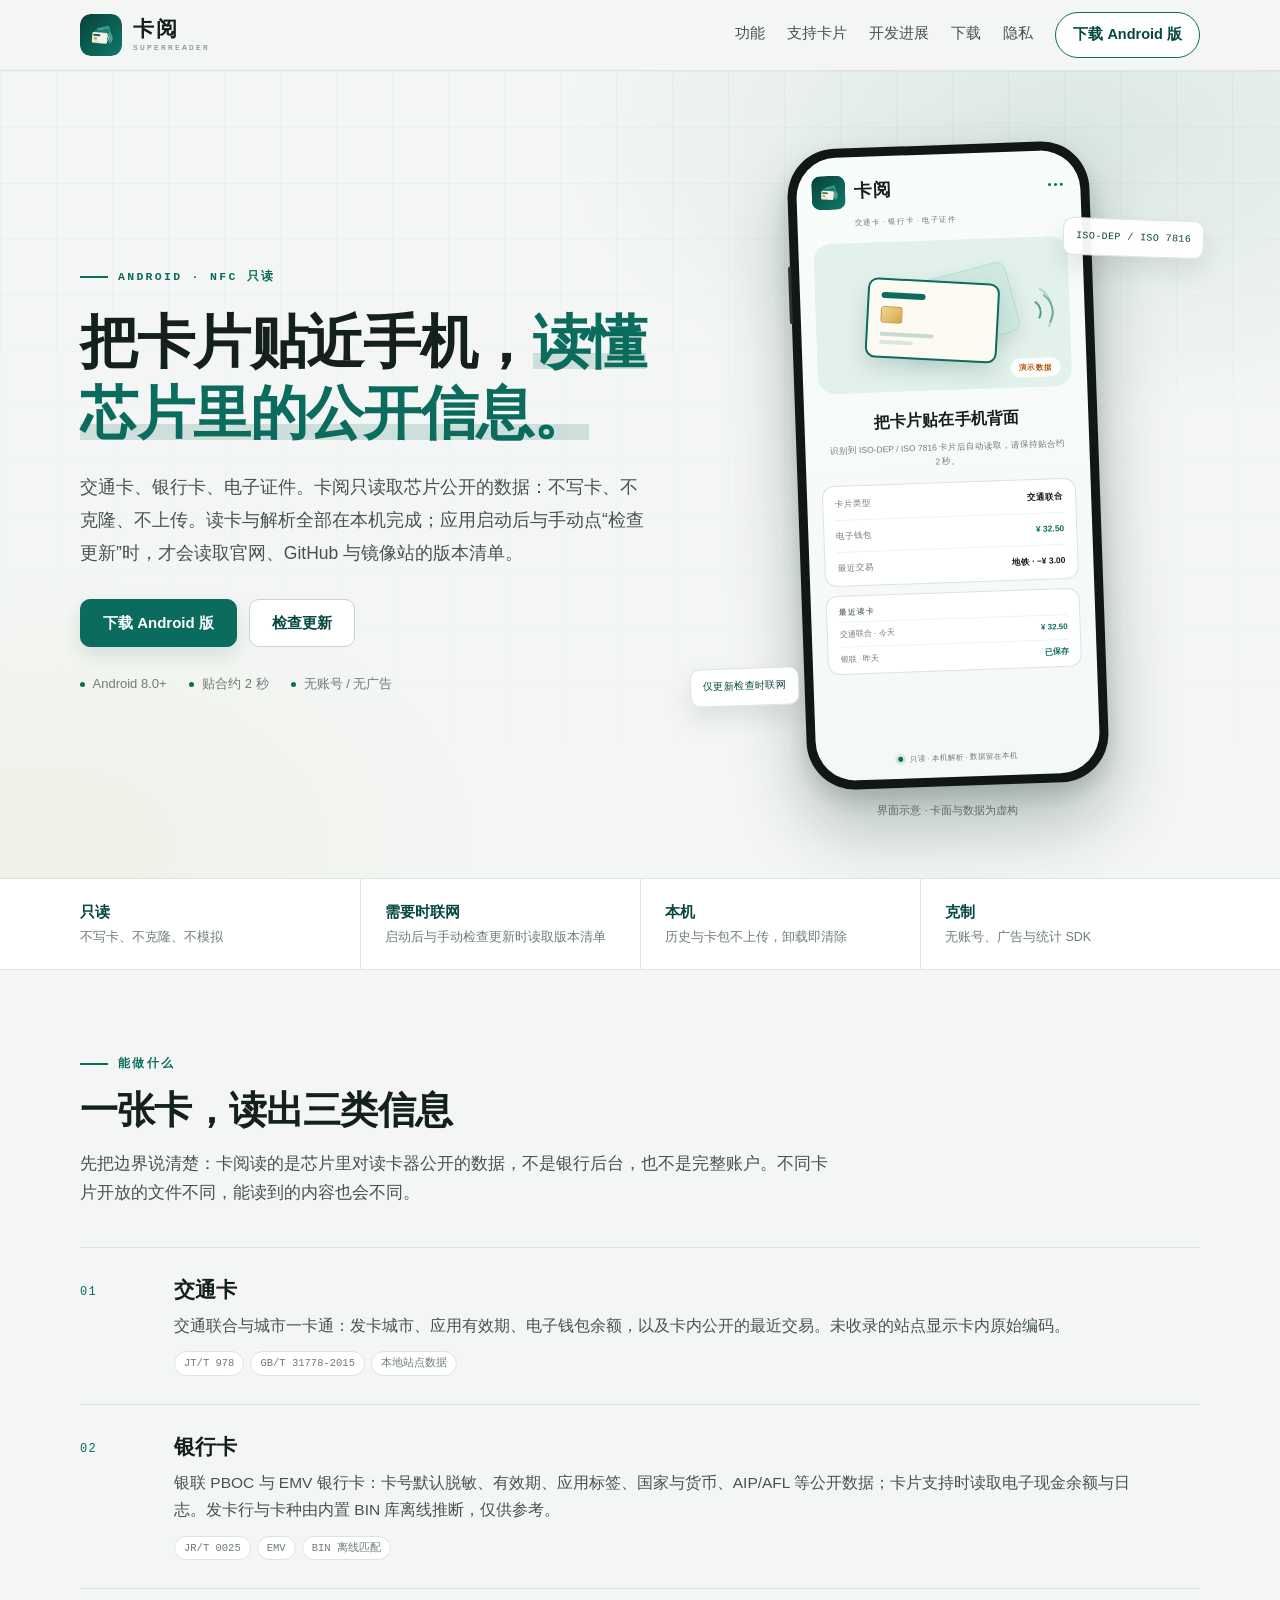
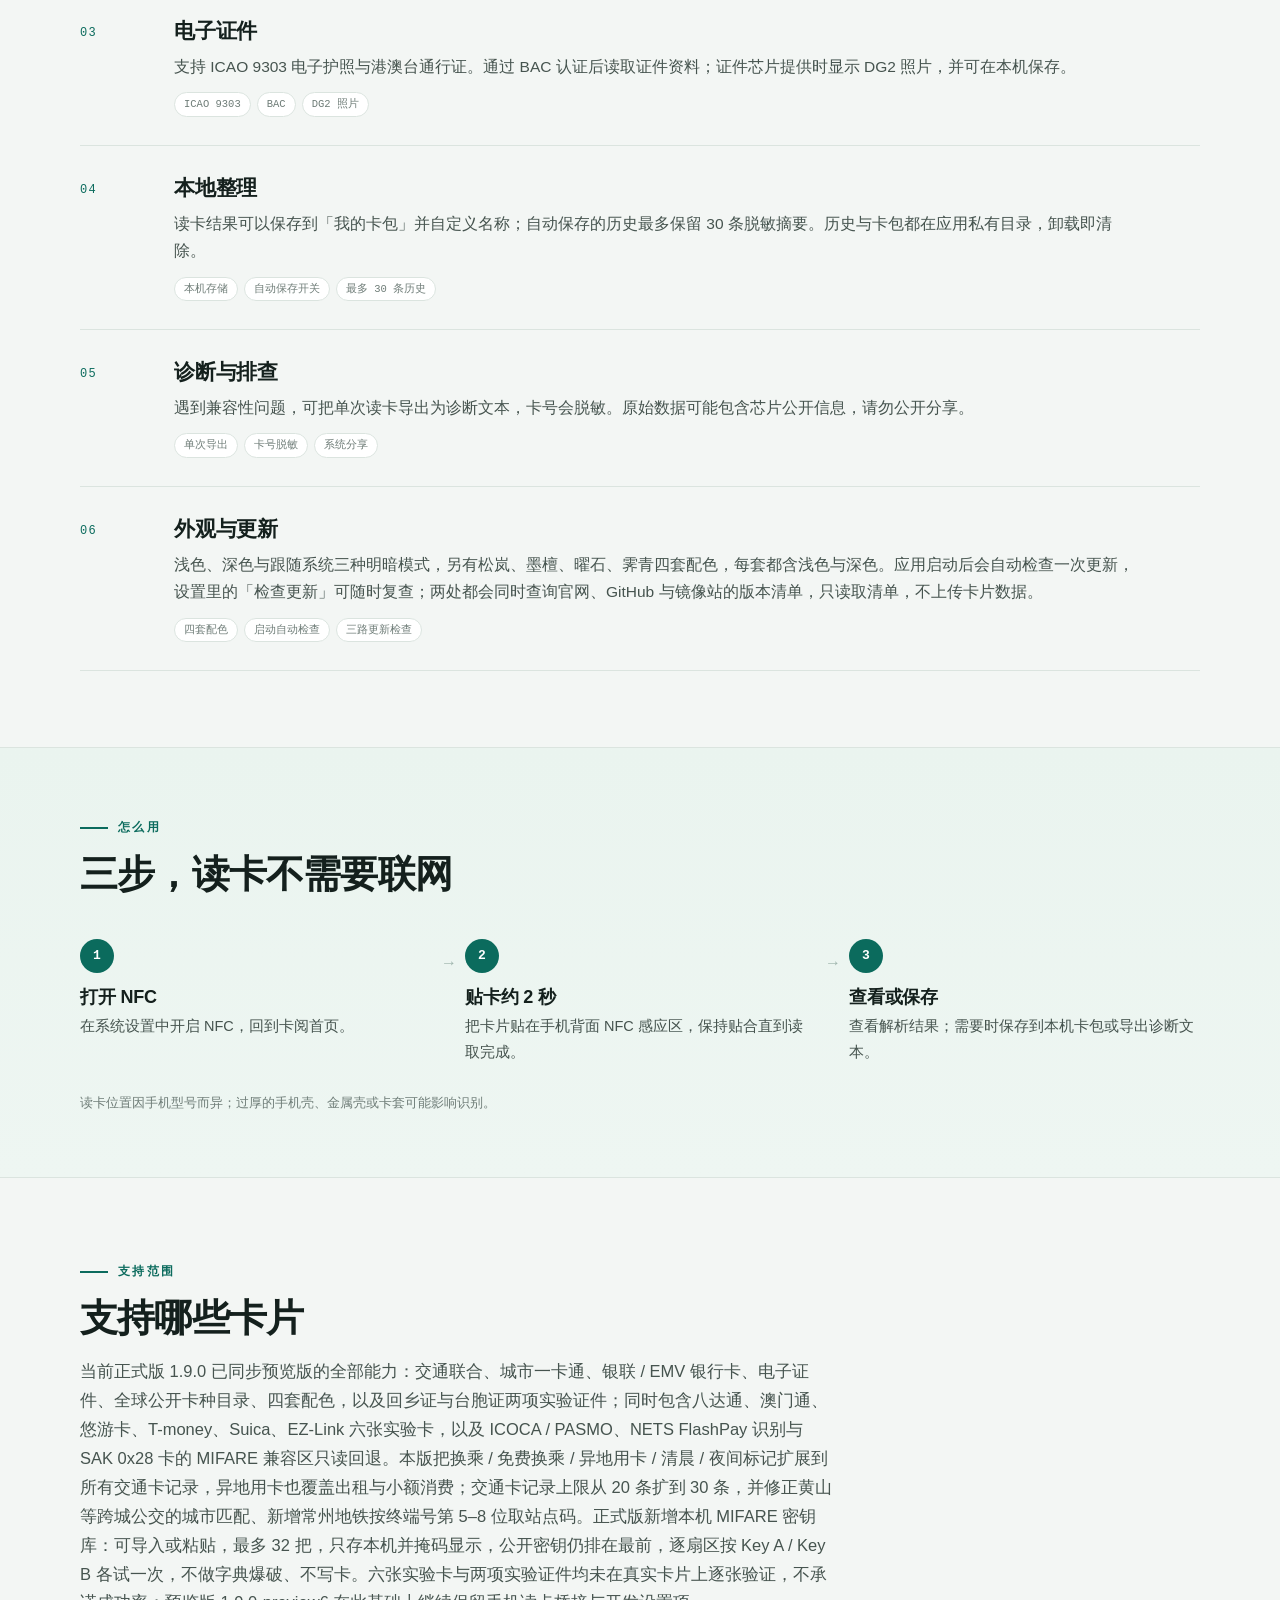
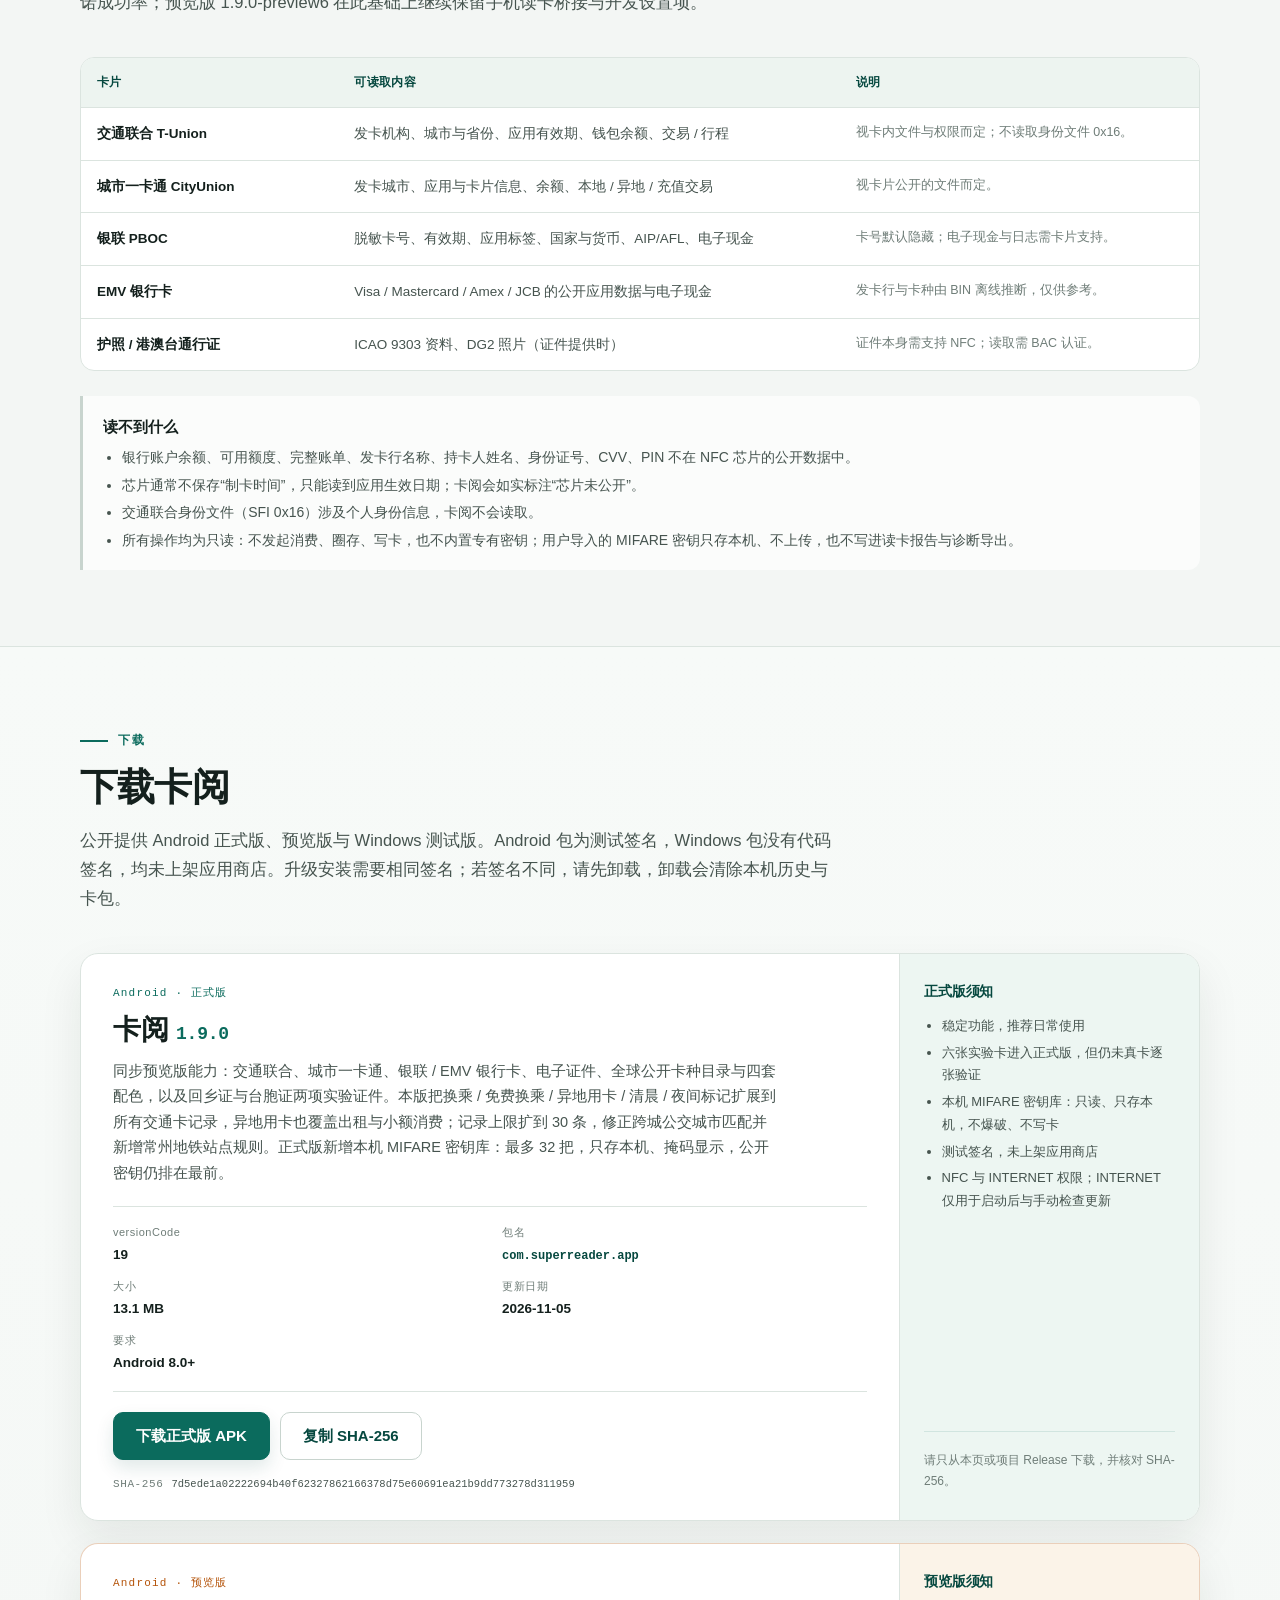
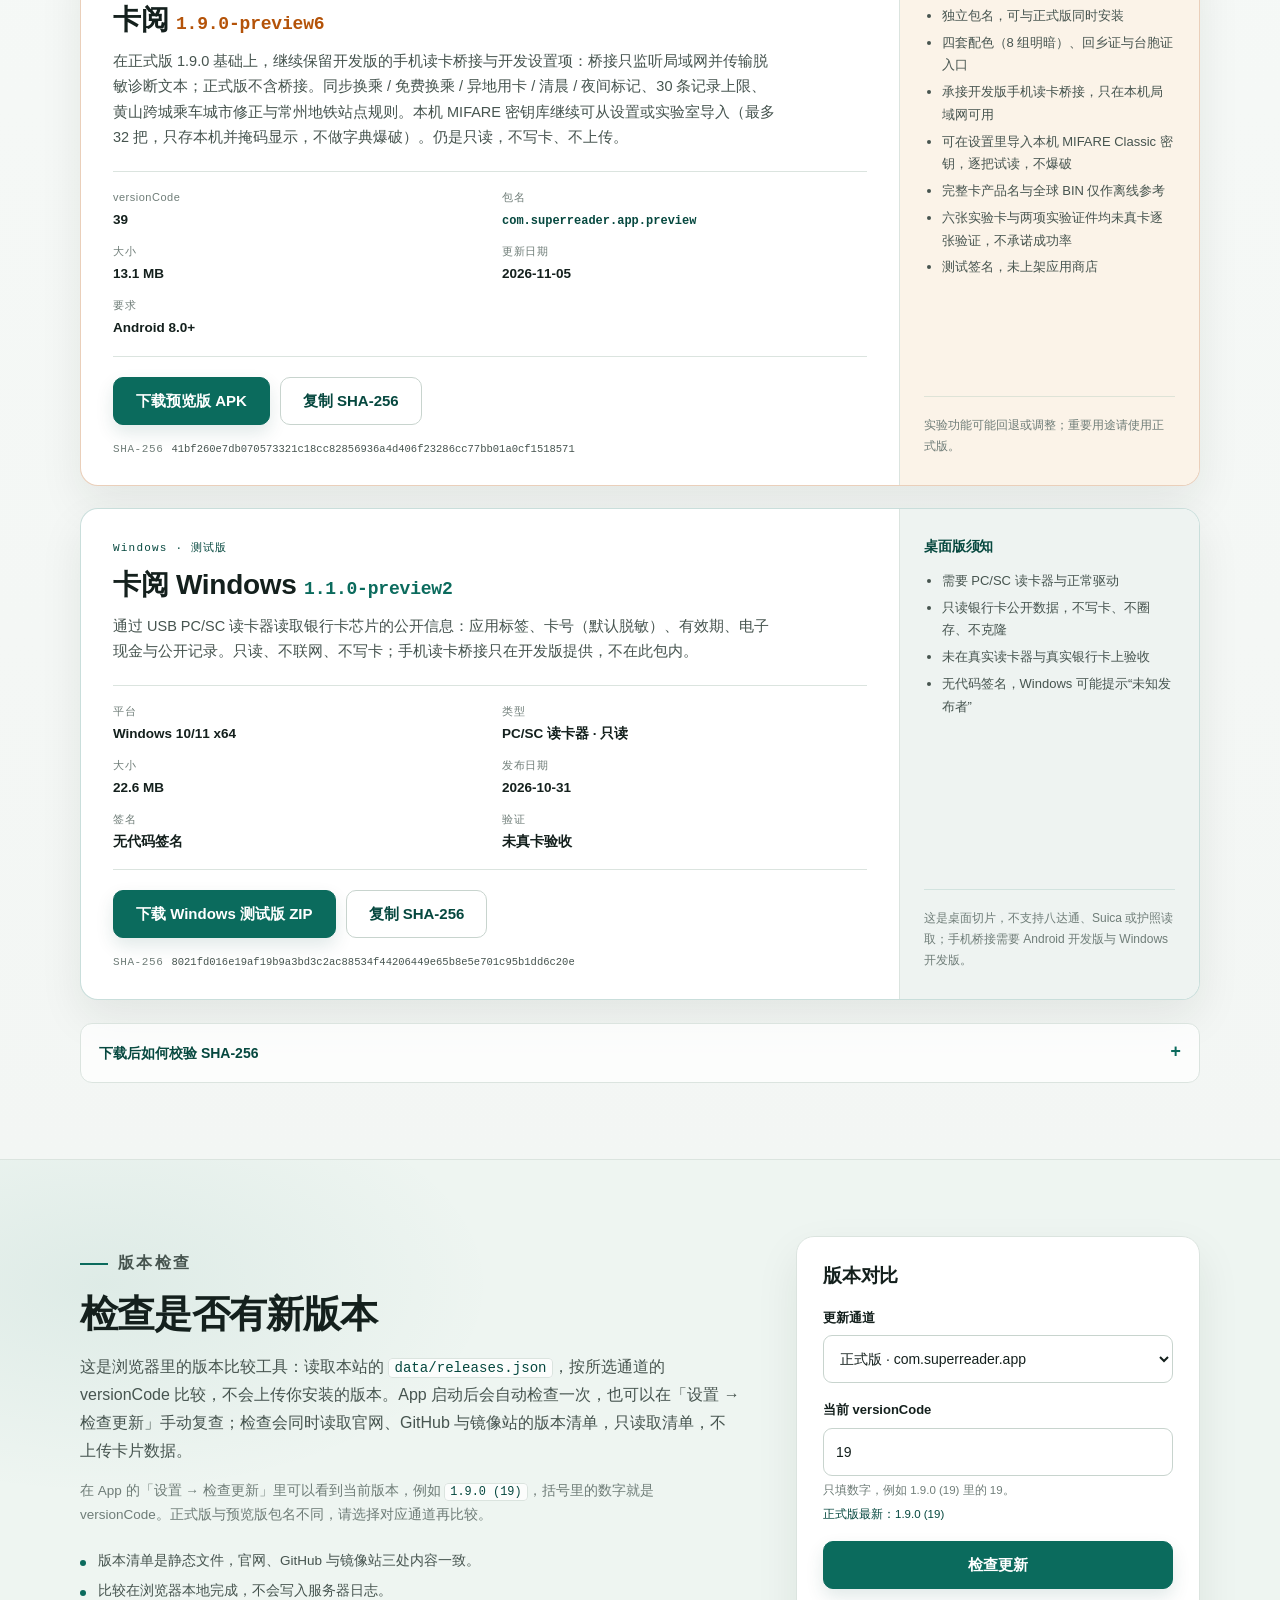
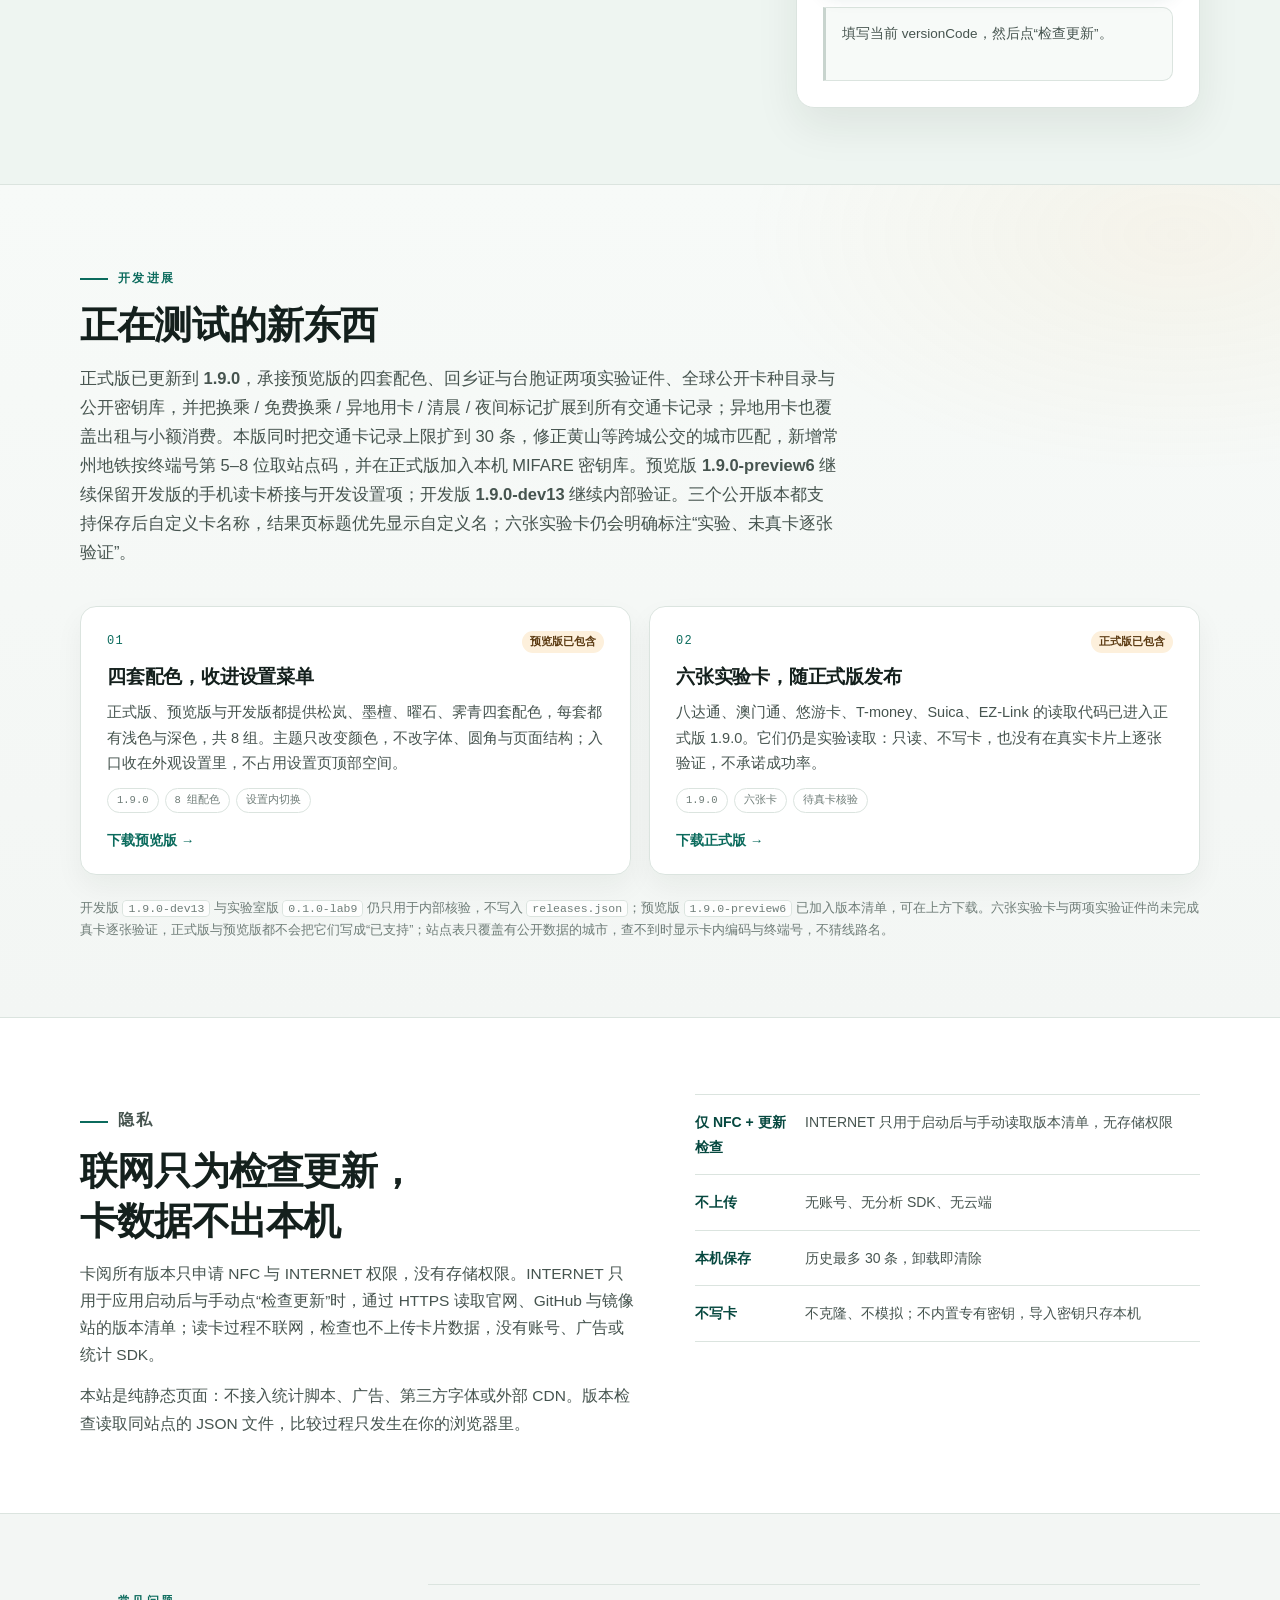
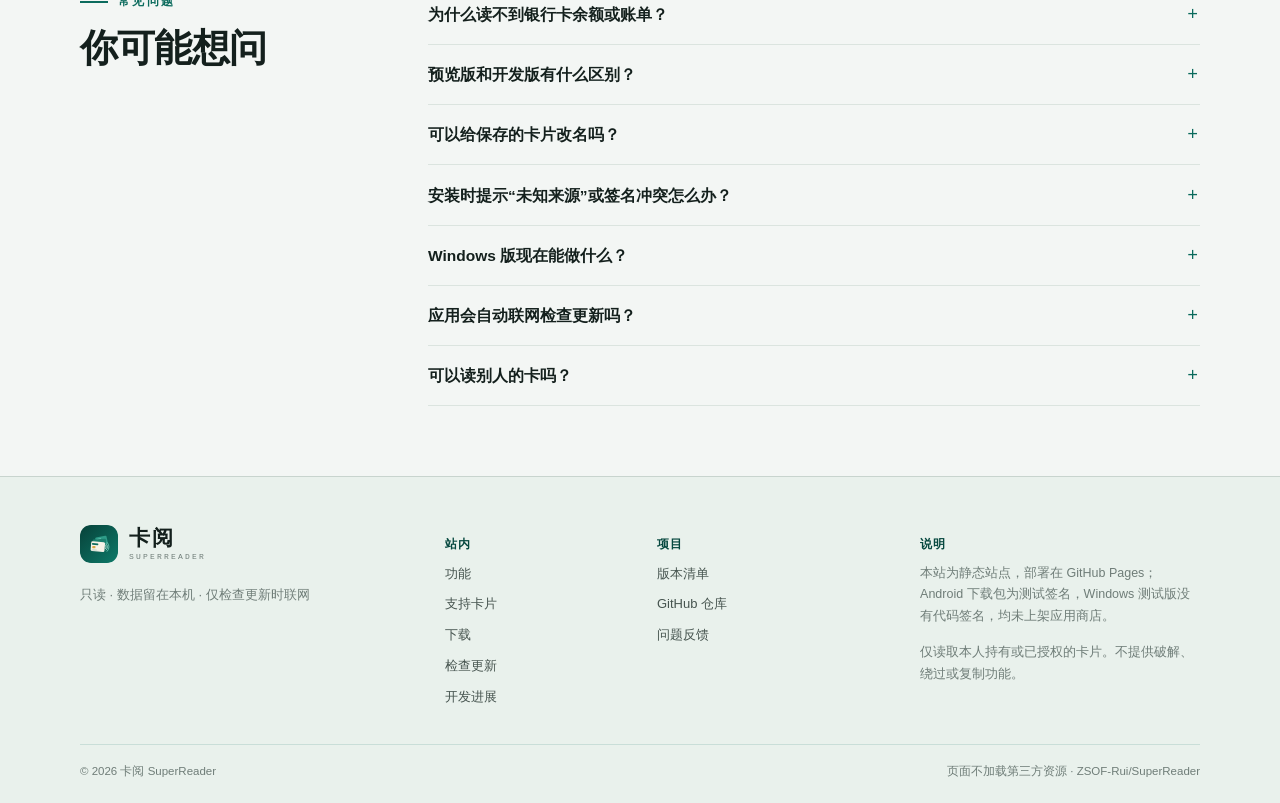
==== commit 0078b18f: "发布 1.9.0 与 1.9.0-preview6：同步交易标记、密钥库、站点与安装包" ====
--- a/site/index.html
+++ b/site/index.html
@@ -189,7 +189,7 @@
     <header class="section-head">
       <p class="kicker">支持范围</p>
       <h2 id="cards-title">支持哪些卡片</h2>
-      <p>当前正式版 1.8.0 已承接预览版能力：交通联合、城市一卡通、银联 / EMV 银行卡、电子证件、全球公开卡种目录、四套配色，以及回乡证与台胞证两项实验证件；同时包含八达通、澳门通、悠游卡、T-money、Suica、EZ-Link 六张实验卡，以及 ICOCA / PASMO、NETS FlashPay 识别与 SAK 0x28 卡的 MIFARE 兼容区只读回退。本版还修正了交通卡的线路与站点解析：按乘车城市而不是发卡城市查站点表，并修正站点表里福州与苏州的城市名。六张实验卡均未在真实卡片上逐张验证，不承诺成功率；预览版 1.9.0-preview4 在此基础上承接开发版的手机读卡桥接、开发设置项与本机密钥导入。正式版与预览版都支持保存后自定义卡名称，结果页标题会优先显示自定义名。</p>
+      <p>当前正式版 1.9.0 已同步预览版的全部能力：交通联合、城市一卡通、银联 / EMV 银行卡、电子证件、全球公开卡种目录、四套配色，以及回乡证与台胞证两项实验证件；同时包含八达通、澳门通、悠游卡、T-money、Suica、EZ-Link 六张实验卡，以及 ICOCA / PASMO、NETS FlashPay 识别与 SAK 0x28 卡的 MIFARE 兼容区只读回退。本版把换乘 / 免费换乘 / 异地用卡 / 清晨 / 夜间标记扩展到所有交通卡记录，异地用卡也覆盖出租与小额消费；交通卡记录上限从 20 条扩到 30 条，并修正黄山等跨城公交的城市匹配、新增常州地铁按终端号第 5–8 位取站点码。正式版新增本机 MIFARE 密钥库：可导入或粘贴，最多 32 把，只存本机并掩码显示，公开密钥仍排在最前，逐扇区按 Key A / Key B 各试一次，不做字典爆破、不写卡。六张实验卡与两项实验证件均未在真实卡片上逐张验证，不承诺成功率；预览版 1.9.0-preview6 在此基础上继续保留手机读卡桥接与开发设置项。</p>
     </header>
 
     <p class="table-hint">表格可左右滑动查看完整内容。</p>
@@ -235,7 +235,7 @@
         <li>银行账户余额、可用额度、完整账单、发卡行名称、持卡人姓名、身份证号、CVV、PIN 不在 NFC 芯片的公开数据中。</li>
         <li>芯片通常不保存“制卡时间”，只能读到应用生效日期；卡阅会如实标注“芯片未公开”。</li>
         <li>交通联合身份文件（SFI 0x16）涉及个人身份信息，卡阅不会读取。</li>
-        <li>所有操作均为只读：不发起消费、圈存、写卡，也不保存或上传卡片密钥。</li>
+        <li>所有操作均为只读：不发起消费、圈存、写卡，也不内置专有密钥；用户导入的 MIFARE 密钥只存本机、不上传，也不写进读卡报告与诊断导出。</li>
       </ul>
     </div>
   </div>
@@ -252,26 +252,27 @@
     <div class="download-panel" data-channel="stable">
       <div class="download-main">
         <p class="channel-kicker">Android · 正式版</p>
-        <h3>卡阅 <span class="js-version">1.8.0</span></h3>
-        <p>承接预览版能力：交通联合、城市一卡通、银联 / EMV 银行卡、电子证件、全球公开卡种目录、四套配色，以及回乡证与台胞证两项实验证件；保留 ICOCA / PASMO、NETS FlashPay 识别与 SAK 0x28 卡的 MIFARE 兼容区只读回退。新增启动后自动检查更新，修正交通卡线路与站点的城市匹配，结果页标题优先显示自定义名称。</p>
+        <h3>卡阅 <span class="js-version">1.9.0</span></h3>
+        <p>同步预览版能力：交通联合、城市一卡通、银联 / EMV 银行卡、电子证件、全球公开卡种目录与四套配色，以及回乡证与台胞证两项实验证件。本版把换乘 / 免费换乘 / 异地用卡 / 清晨 / 夜间标记扩展到所有交通卡记录，异地用卡也覆盖出租与小额消费；记录上限扩到 30 条，修正跨城公交城市匹配并新增常州地铁站点规则。正式版新增本机 MIFARE 密钥库：最多 32 把，只存本机、掩码显示，公开密钥仍排在最前。</p>
         <dl class="download-meta">
-          <div><dt>versionCode</dt><dd class="js-code">18</dd></div>
+          <div><dt>versionCode</dt><dd class="js-code">19</dd></div>
           <div><dt>包名</dt><dd><code class="js-package">com.superreader.app</code></dd></div>
           <div><dt>大小</dt><dd class="js-size">13.1 MB</dd></div>
           <div><dt>更新日期</dt><dd class="js-date">2026-11-05</dd></div>
           <div><dt>要求</dt><dd>Android 8.0+</dd></div>
         </dl>
         <div class="download-actions">
-          <a class="btn btn-primary js-download" href="downloads/SuperReader-1.8.0.apk" download>下载正式版 APK</a>
-          <button class="btn btn-quiet copy-sha" type="button" data-sha="36076eb99cb1cb15de22d43d6c2d7ddb8df478d4e5aaefd24af8760dd735e3e1">复制 SHA-256</button>
-        </div>
-        <p class="sha-line"><span>SHA-256</span><code class="js-sha">36076eb99cb1cb15de22d43d6c2d7ddb8df478d4e5aaefd24af8760dd735e3e1</code></p>
+          <a class="btn btn-primary js-download" href="downloads/SuperReader-1.9.0.apk" download>下载正式版 APK</a>
+          <button class="btn btn-quiet copy-sha" type="button" data-sha="7d5ede1a02222694b40f62327862166378d75e60691ea21b9dd773278d311959">复制 SHA-256</button>
+        </div>
+        <p class="sha-line"><span>SHA-256</span><code class="js-sha">7d5ede1a02222694b40f62327862166378d75e60691ea21b9dd773278d311959</code></p>
       </div>
       <aside class="download-side">
         <h4>正式版须知</h4>
         <ul>
           <li>稳定功能，推荐日常使用</li>
           <li>六张实验卡进入正式版，但仍未真卡逐张验证</li>
+          <li>本机 MIFARE 密钥库：只读、只存本机，不爆破、不写卡</li>
           <li>测试签名，未上架应用商店</li>
           <li>NFC 与 INTERNET 权限；INTERNET 仅用于启动后与手动检查更新</li>
         </ul>
@@ -282,20 +283,20 @@
     <div class="download-panel is-preview" data-channel="preview">
       <div class="download-main">
         <p class="channel-kicker">Android · 预览版</p>
-        <h3>卡阅 <span class="js-version">1.9.0-preview4</span></h3>
-        <p>在正式版 1.8.0 基础上，承接开发版的手机读卡桥接与开发设置项：桥接只监听局域网并传输脱敏诊断文本；正式版不含桥接。新增本机 MIFARE Classic 密钥导入（最多 32 把，只存本机并掩码显示，不做字典爆破）。保留四套配色、两项实验证件、全球公开卡种目录与启动更新检查。仍是只读，不写卡、不上传。</p>
+        <h3>卡阅 <span class="js-version">1.9.0-preview6</span></h3>
+        <p>在正式版 1.9.0 基础上，继续保留开发版的手机读卡桥接与开发设置项：桥接只监听局域网并传输脱敏诊断文本；正式版不含桥接。同步换乘 / 免费换乘 / 异地用卡 / 清晨 / 夜间标记、30 条记录上限、黄山跨城乘车城市修正与常州地铁站点规则。本机 MIFARE 密钥库继续可从设置或实验室导入（最多 32 把，只存本机并掩码显示，不做字典爆破）。仍是只读，不写卡、不上传。</p>
         <dl class="download-meta">
-          <div><dt>versionCode</dt><dd class="js-code">37</dd></div>
+          <div><dt>versionCode</dt><dd class="js-code">39</dd></div>
           <div><dt>包名</dt><dd><code class="js-package">com.superreader.app.preview</code></dd></div>
           <div><dt>大小</dt><dd class="js-size">13.1 MB</dd></div>
           <div><dt>更新日期</dt><dd class="js-date">2026-11-05</dd></div>
           <div><dt>要求</dt><dd>Android 8.0+</dd></div>
         </dl>
         <div class="download-actions">
-          <a class="btn btn-primary js-download" href="downloads/SuperReader-1.9.0-preview4.apk" download>下载预览版 APK</a>
-          <button class="btn btn-quiet copy-sha" type="button" data-sha="08da5f2158db83c0959c784fa85da150982000ea6ec5a01ee4c4c955fe52a6ae">复制 SHA-256</button>
-        </div>
-        <p class="sha-line"><span>SHA-256</span><code class="js-sha">08da5f2158db83c0959c784fa85da150982000ea6ec5a01ee4c4c955fe52a6ae</code></p>
+          <a class="btn btn-primary js-download" href="downloads/SuperReader-1.9.0-preview6.apk" download>下载预览版 APK</a>
+          <button class="btn btn-quiet copy-sha" type="button" data-sha="41bf260e7db070573321c18cc82856936a4d406f23286cc77bb01a0cf1518571">复制 SHA-256</button>
+        </div>
+        <p class="sha-line"><span>SHA-256</span><code class="js-sha">41bf260e7db070573321c18cc82856936a4d406f23286cc77bb01a0cf1518571</code></p>
       </div>
       <aside class="download-side">
         <h4>预览版须知</h4>
@@ -348,11 +349,11 @@
       <div class="verify-body">
         <p>先把文件名与上方一致，再在文件所在目录运行对应命令。哈希应与页面显示的 64 位字符串完全一致。</p>
         <p><strong>Windows PowerShell</strong></p>
-        <pre><code>Get-FileHash .\SuperReader-1.8.0.apk -Algorithm SHA256
+        <pre><code>Get-FileHash .\SuperReader-1.9.0.apk -Algorithm SHA256
 Get-FileHash .\SuperReader-Windows-1.1.0-preview2-r2.zip -Algorithm SHA256</code></pre>
         <p><strong>macOS / Linux</strong></p>
-        <pre><code>shasum -a 256 SuperReader-1.8.0.apk</code></pre>
-        <p>预览版把文件名换成 <code>SuperReader-1.9.0-preview4.apk</code>。Android 包均为测试签名，Windows 包没有代码签名，均未上架应用商店。安装时系统可能提示“未知来源”或“未知发布者”，这是正常现象；请只从本页或项目 Release 下载。</p>
+        <pre><code>shasum -a 256 SuperReader-1.9.0.apk</code></pre>
+        <p>预览版把文件名换成 <code>SuperReader-1.9.0-preview6.apk</code>。Android 包均为测试签名，Windows 包没有代码签名，均未上架应用商店。安装时系统可能提示“未知来源”或“未知发布者”，这是正常现象；请只从本页或项目 Release 下载。</p>
       </div>
     </details>
   </div>
@@ -364,7 +365,7 @@
       <p class="kicker">版本检查</p>
       <h2 id="update-title">检查是否有新版本</h2>
       <p>这是浏览器里的版本比较工具：读取本站的 <code>data/releases.json</code>，按所选通道的 versionCode 比较，不会上传你安装的版本。App 启动后会自动检查一次，也可以在「设置 → 检查更新」手动复查；检查会同时读取官网、GitHub 与镜像站的版本清单，只读取清单，不上传卡片数据。</p>
-      <p class="hint">在 App 的「设置 → 检查更新」里可以看到当前版本，例如 <code>1.8.0 (18)</code>，括号里的数字就是 versionCode。正式版与预览版包名不同，请选择对应通道再比较。</p>
+      <p class="hint">在 App 的「设置 → 检查更新」里可以看到当前版本，例如 <code>1.9.0 (19)</code>，括号里的数字就是 versionCode。正式版与预览版包名不同，请选择对应通道再比较。</p>
       <ul class="update-points">
         <li>版本清单是静态文件，官网、GitHub 与镜像站三处内容一致。</li>
         <li>比较在浏览器本地完成，不会写入服务器日志。</li>
@@ -384,9 +385,9 @@
         <div class="field">
           <label for="current-code">当前 versionCode</label>
           <input id="current-code" name="currentCode" type="number" min="1" step="1" inputmode="numeric" value="18" required>
-          <p class="field-hint">只填数字，例如 1.8.0 (18) 里的 18。</p>
-        </div>
-        <p class="channel-hint" id="channel-hint">正式版最新：1.8.0 (18) · 预览版最新：1.9.0-preview4 (37)</p>
+          <p class="field-hint">只填数字，例如 1.9.0 (19) 里的 19。</p>
+        </div>
+        <p class="channel-hint" id="channel-hint">正式版最新：1.9.0 (19) · 预览版最新：1.9.0-preview6 (39)</p>
         <button class="btn btn-primary btn-block" type="submit" id="update-submit">检查更新</button>
       </form>
       <div class="update-result" id="update-result" role="status" aria-live="polite">
@@ -402,7 +403,7 @@
     <header class="section-head">
       <p class="kicker">开发进展</p>
       <h2 id="roadmap-title">正在测试的新东西</h2>
-      <p>正式版已更新到 <strong>1.8.0</strong>，承接预览版的四套配色、回乡证与台胞证两项实验证件、全球公开卡种目录与公开密钥库，加入启动后自动检查更新，并修正交通卡的线路与站点解析：按乘车城市而不是发卡城市查站点表，修正站点表里福州与苏州的城市名，换乘一趟车只列一条记录。预览版 <strong>1.9.0-preview4</strong> 承接开发版的手机读卡桥接、开发设置项与本机 MIFARE Classic 密钥导入；开发版 <strong>1.9.0-dev11</strong> 继续内部验证。三个公开版本都支持保存后自定义卡名称，结果页标题优先显示自定义名；六张实验卡仍会明确标注“实验、未真卡逐张验证”。</p>
+      <p>正式版已更新到 <strong>1.9.0</strong>，承接预览版的四套配色、回乡证与台胞证两项实验证件、全球公开卡种目录与公开密钥库，并把换乘 / 免费换乘 / 异地用卡 / 清晨 / 夜间标记扩展到所有交通卡记录；异地用卡也覆盖出租与小额消费。本版同时把交通卡记录上限扩到 30 条，修正黄山等跨城公交的城市匹配，新增常州地铁按终端号第 5–8 位取站点码，并在正式版加入本机 MIFARE 密钥库。预览版 <strong>1.9.0-preview6</strong> 继续保留开发版的手机读卡桥接与开发设置项；开发版 <strong>1.9.0-dev13</strong> 继续内部验证。三个公开版本都支持保存后自定义卡名称，结果页标题优先显示自定义名；六张实验卡仍会明确标注“实验、未真卡逐张验证”。</p>
     </header>
 
     <div class="roadmap-grid">
@@ -410,20 +411,20 @@
         <div class="roadmap-top"><span class="roadmap-no">01</span><span class="badge badge-internal">预览版已包含</span></div>
         <h3>四套配色，收进设置菜单</h3>
         <p>正式版、预览版与开发版都提供松岚、墨檀、曜石、霁青四套配色，每套都有浅色与深色，共 8 组。主题只改变颜色，不改字体、圆角与页面结构；入口收在外观设置里，不占用设置页顶部空间。</p>
-        <p class="tag-line"><span>1.8.0</span><span>8 组配色</span><span>设置内切换</span></p>
+        <p class="tag-line"><span>1.9.0</span><span>8 组配色</span><span>设置内切换</span></p>
         <a class="roadmap-link" href="#download">下载预览版 <span aria-hidden="true">→</span></a>
       </article>
 
       <article class="roadmap-card">
         <div class="roadmap-top"><span class="roadmap-no">02</span><span class="badge badge-internal">正式版已包含</span></div>
         <h3>六张实验卡，随正式版发布</h3>
-        <p>八达通、澳门通、悠游卡、T-money、Suica、EZ-Link 的读取代码已进入正式版 1.8.0。它们仍是实验读取：只读、不写卡，也没有在真实卡片上逐张验证，不承诺成功率。</p>
-        <p class="tag-line"><span>1.8.0</span><span>六张卡</span><span>待真卡核验</span></p>
+        <p>八达通、澳门通、悠游卡、T-money、Suica、EZ-Link 的读取代码已进入正式版 1.9.0。它们仍是实验读取：只读、不写卡，也没有在真实卡片上逐张验证，不承诺成功率。</p>
+        <p class="tag-line"><span>1.9.0</span><span>六张卡</span><span>待真卡核验</span></p>
         <a class="roadmap-link" href="#download">下载正式版 <span aria-hidden="true">→</span></a>
       </article>
     </div>
 
-    <p class="roadmap-note">开发版 <code>1.9.0-dev11</code> 仍只用于内部核验，不写入 <code>releases.json</code>；预览版 <code>1.9.0-preview4</code> 已加入版本清单，可在上方下载。六张实验卡与两项实验证件尚未完成真卡逐张验证，正式版与预览版都不会把它们写成“已支持”；站点表只覆盖有公开数据的城市，查不到时显示卡内编码与终端号，不猜线路名。</p>
+    <p class="roadmap-note">开发版 <code>1.9.0-dev13</code> 与实验室版 <code>0.1.0-lab9</code> 仍只用于内部核验，不写入 <code>releases.json</code>；预览版 <code>1.9.0-preview6</code> 已加入版本清单，可在上方下载。六张实验卡与两项实验证件尚未完成真卡逐张验证，正式版与预览版都不会把它们写成“已支持”；站点表只覆盖有公开数据的城市，查不到时显示卡内编码与终端号，不猜线路名。</p>
   </div>
 </section>
 
@@ -439,7 +440,7 @@
       <li><strong>仅 NFC + 更新检查</strong><span>INTERNET 只用于启动后与手动读取版本清单，无存储权限</span></li>
       <li><strong>不上传</strong><span>无账号、无分析 SDK、无云端</span></li>
       <li><strong>本机保存</strong><span>历史最多 30 条，卸载即清除</span></li>
-      <li><strong>不写卡</strong><span>不克隆、不模拟、不保存密钥</span></li>
+      <li><strong>不写卡</strong><span>不克隆、不模拟；不内置专有密钥，导入密钥只存本机</span></li>
     </ul>
   </div>
 </section>
@@ -457,7 +458,7 @@
       </details>
       <details>
         <summary>预览版和开发版有什么区别？</summary>
-        <p>正式版 1.8.0 已承接预览版的四套配色、回乡证与台胞证两项实验证件、全球公开卡种目录，并包含六张实验卡、ICOCA / PASMO 与 NETS FlashPay 识别，同时修正交通卡线路与站点的城市匹配；预览版 1.9.0-preview4 在此基础上承接开发版的手机读卡桥接、开发设置项与本机密钥导入，使用独立包名，可与正式版共存。开发版 1.9.0-dev11 继续内部验证，不公开分发。实验卡与两项实验证件都尚未真卡逐张验证。</p>
+        <p>正式版 1.9.0 已同步预览版的四套配色、回乡证与台胞证两项实验证件、全球公开卡种目录与六张实验卡，并把换乘 / 异地用卡等标记扩展到所有交通卡记录；本机 MIFARE 密钥库也已进入正式版。预览版 1.9.0-preview6 在此基础上继续保留开发版的手机读卡桥接与开发设置项，使用独立包名，可与正式版共存。开发版 1.9.0-dev13 与实验室版 0.1.0-lab9 继续内部验证，不公开分发。实验卡与两项实验证件都尚未真卡逐张验证。</p>
       </details>
       <details>
         <summary>可以给保存的卡片改名吗？</summary>
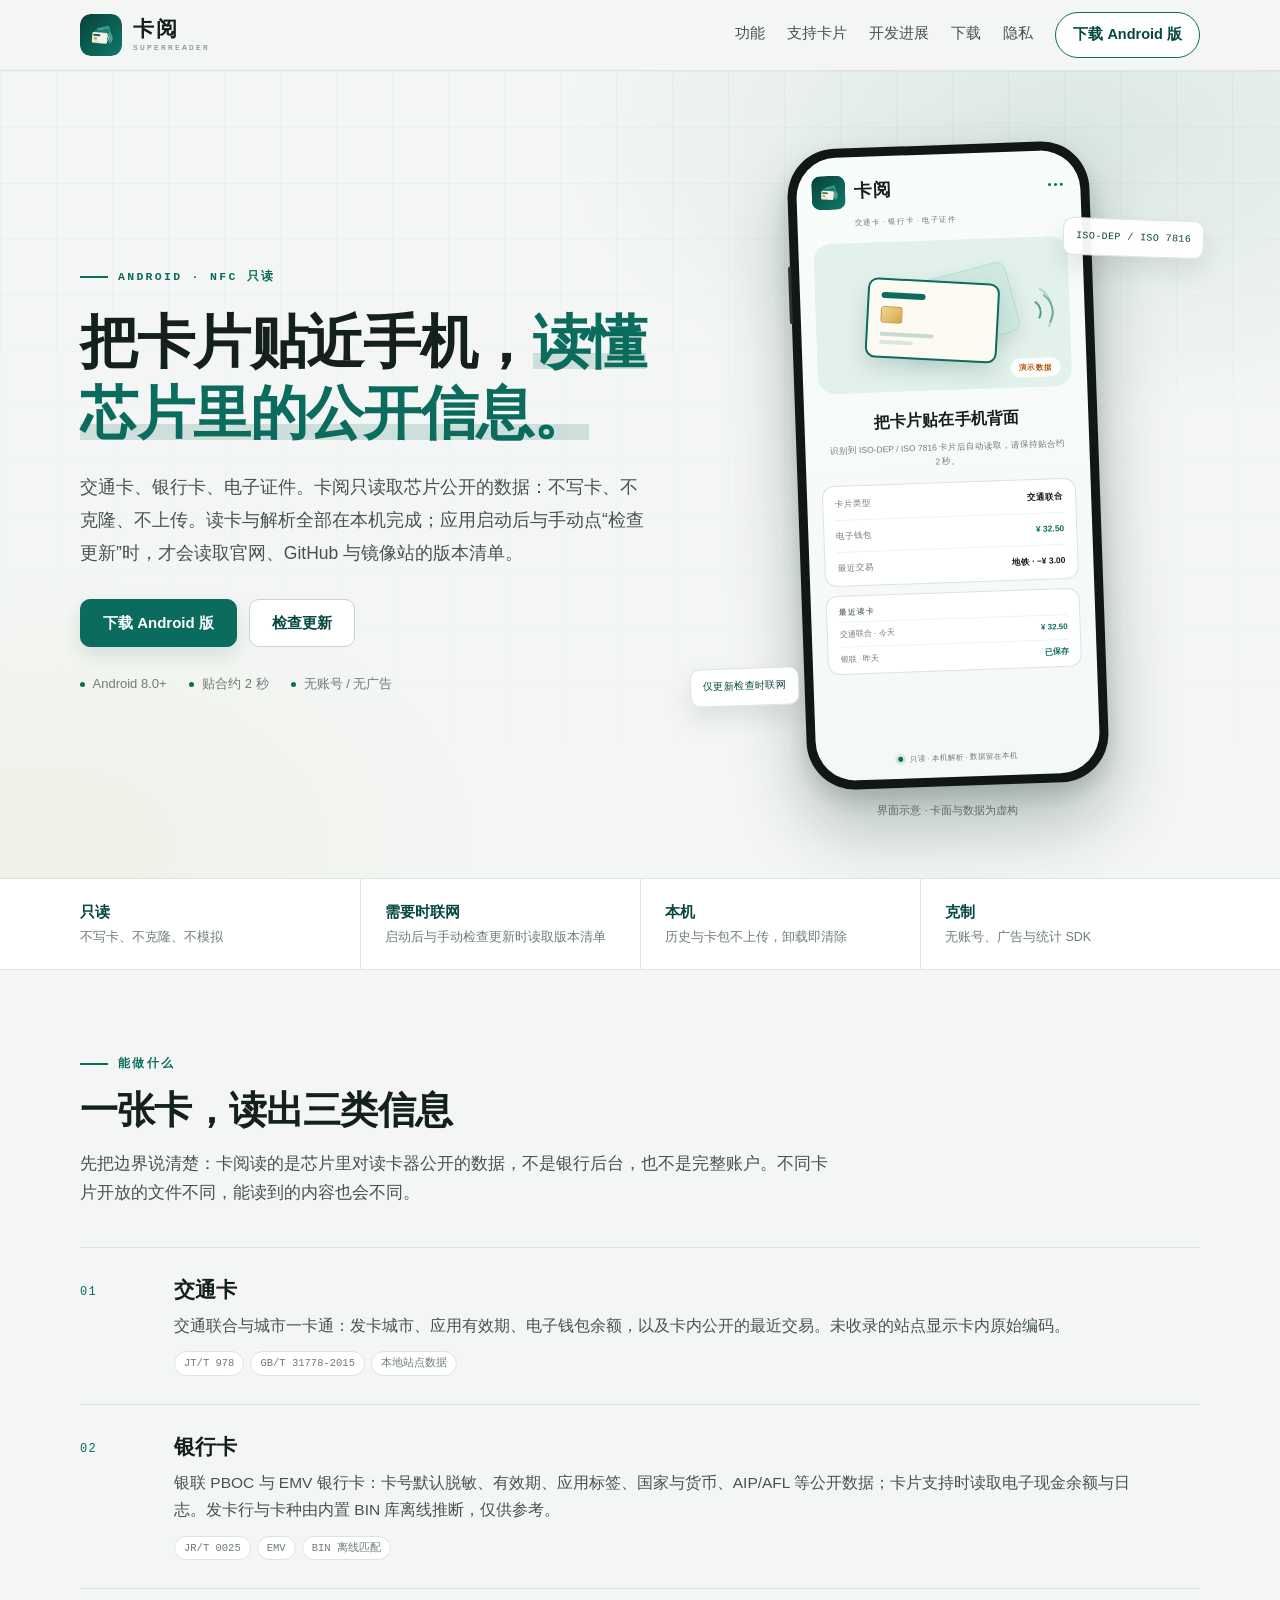
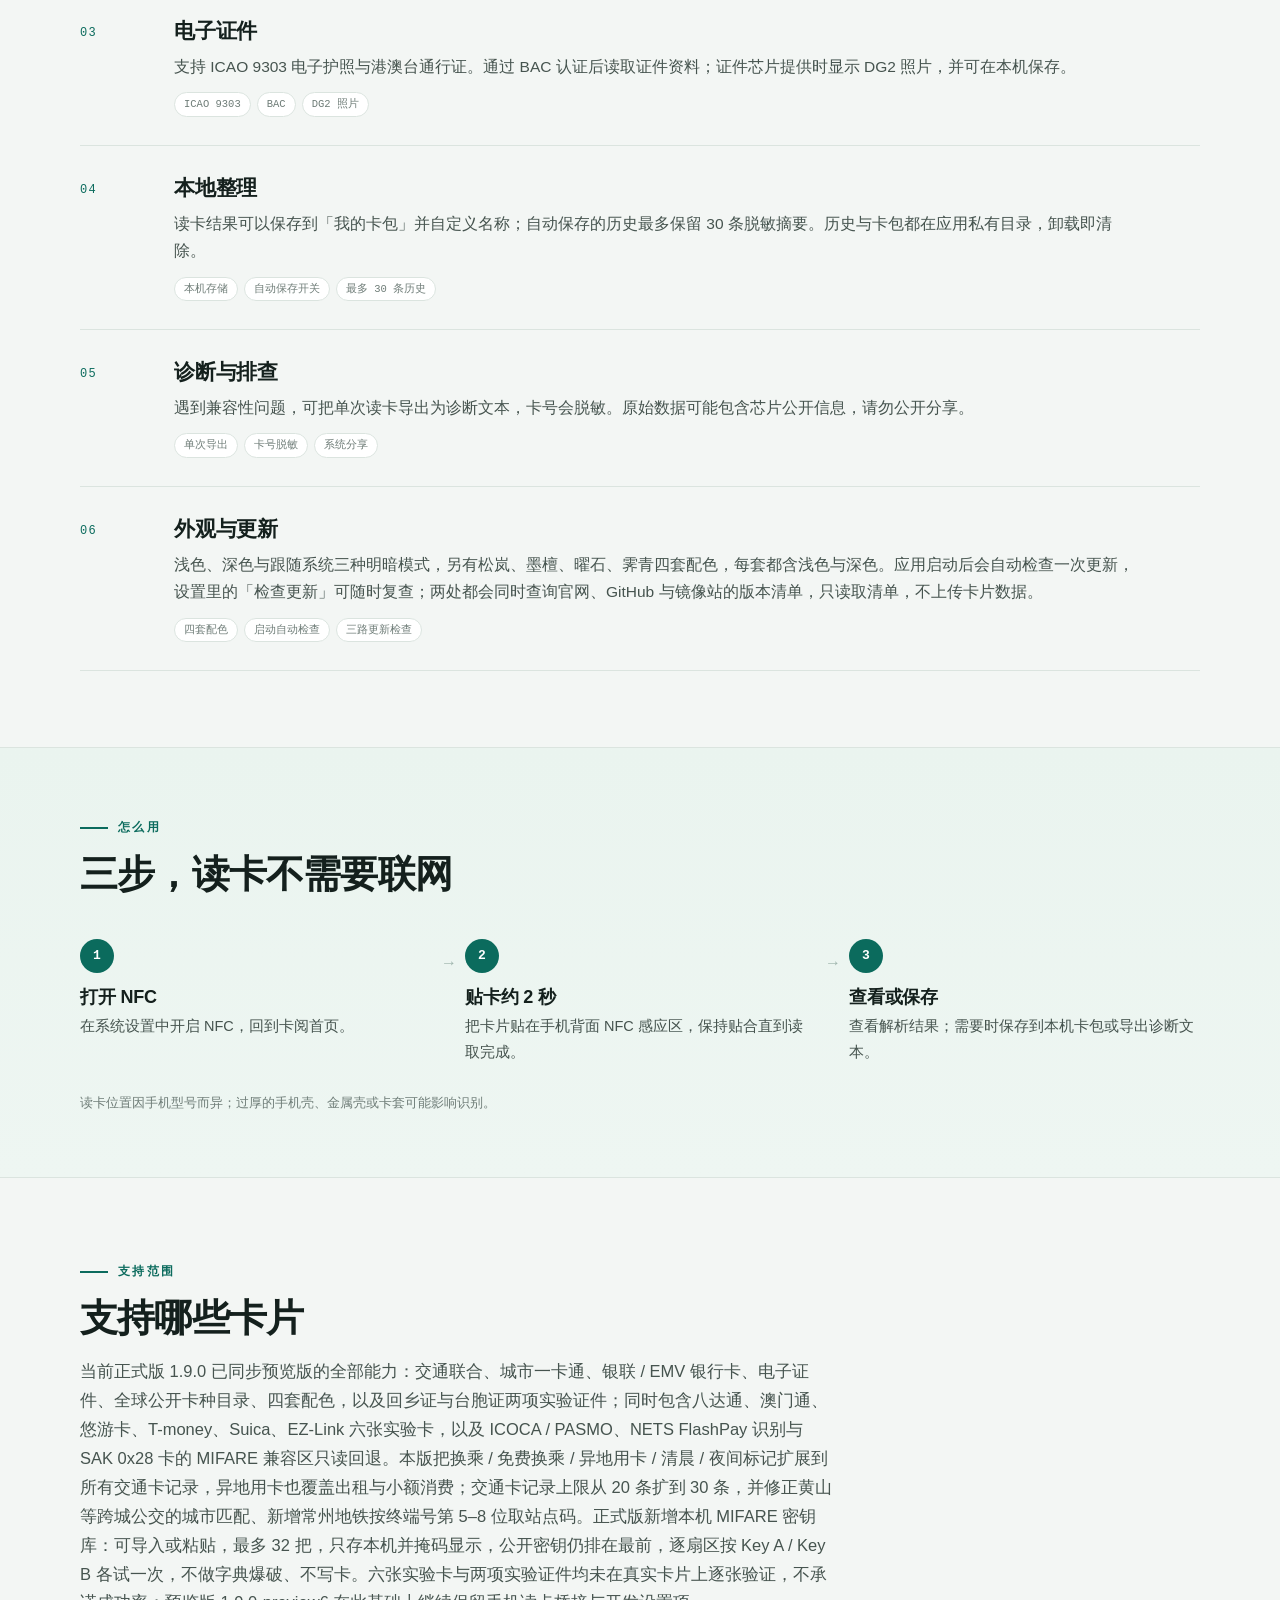
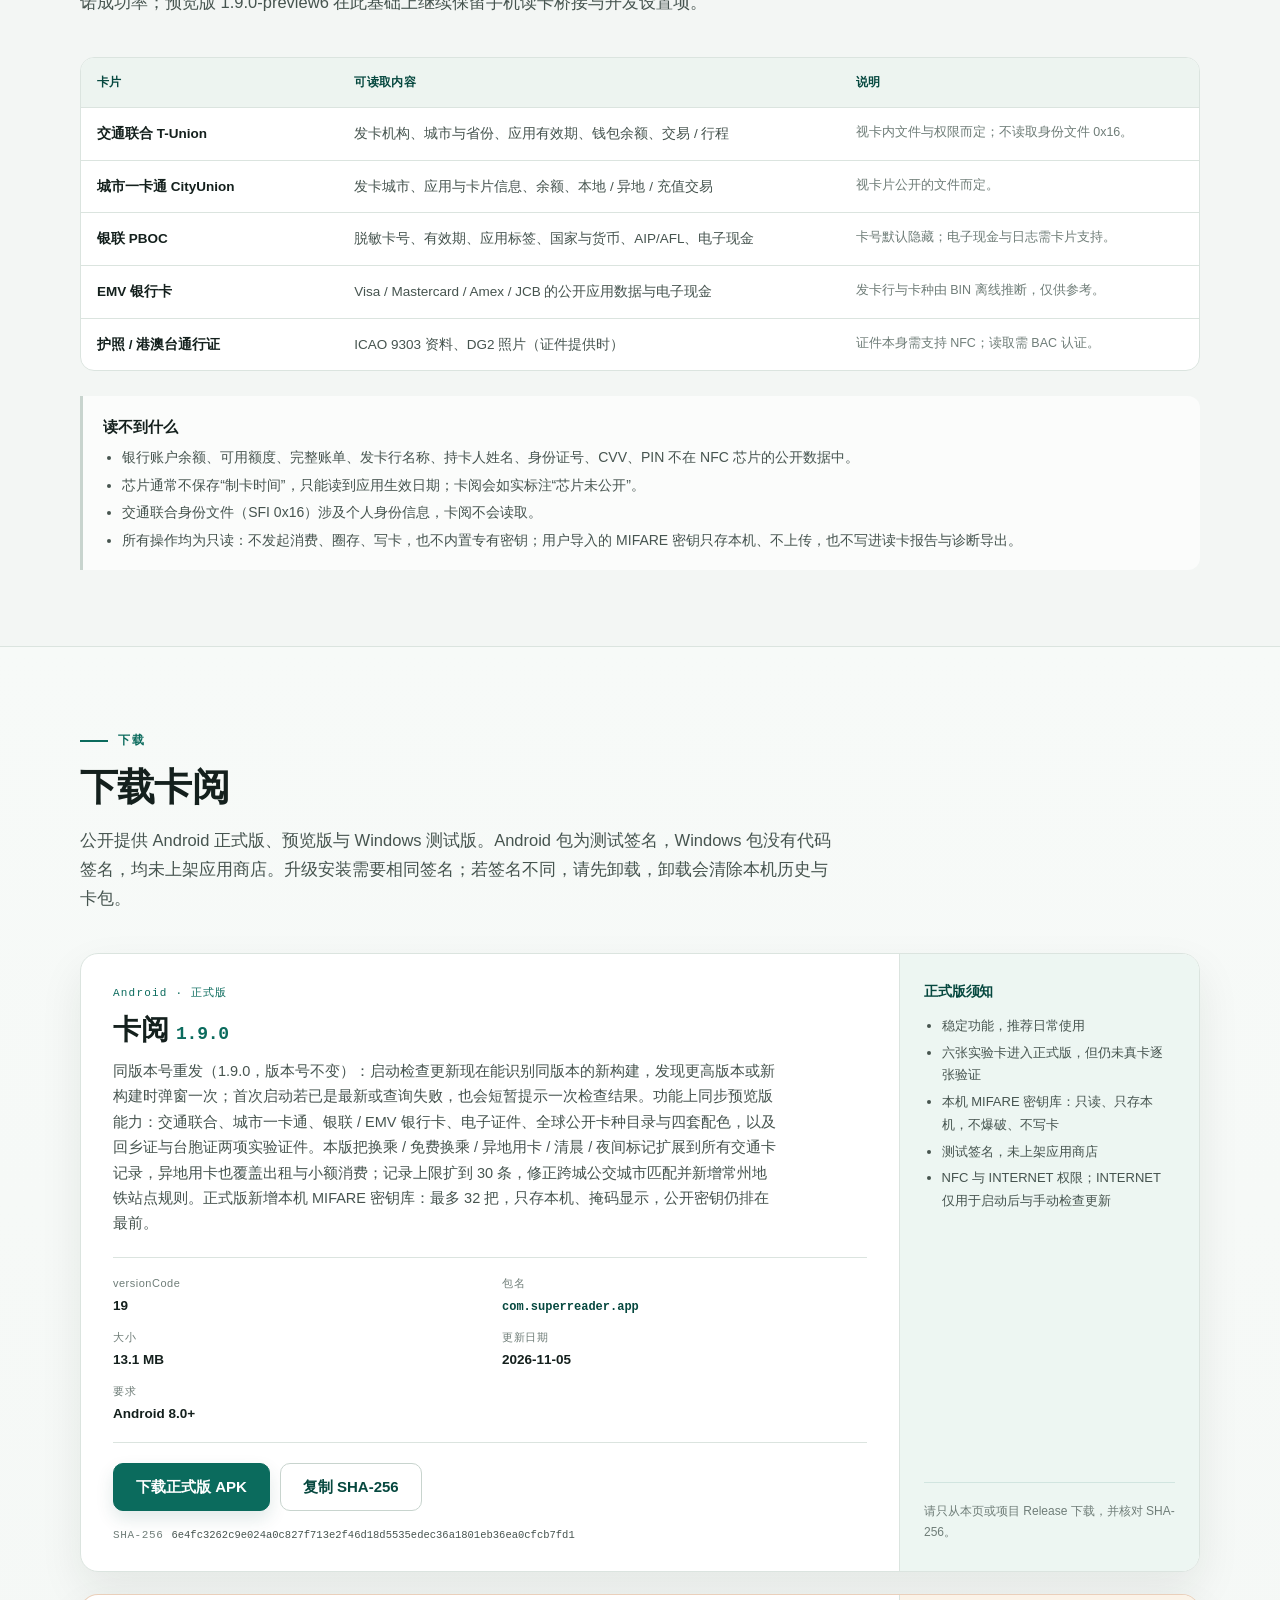
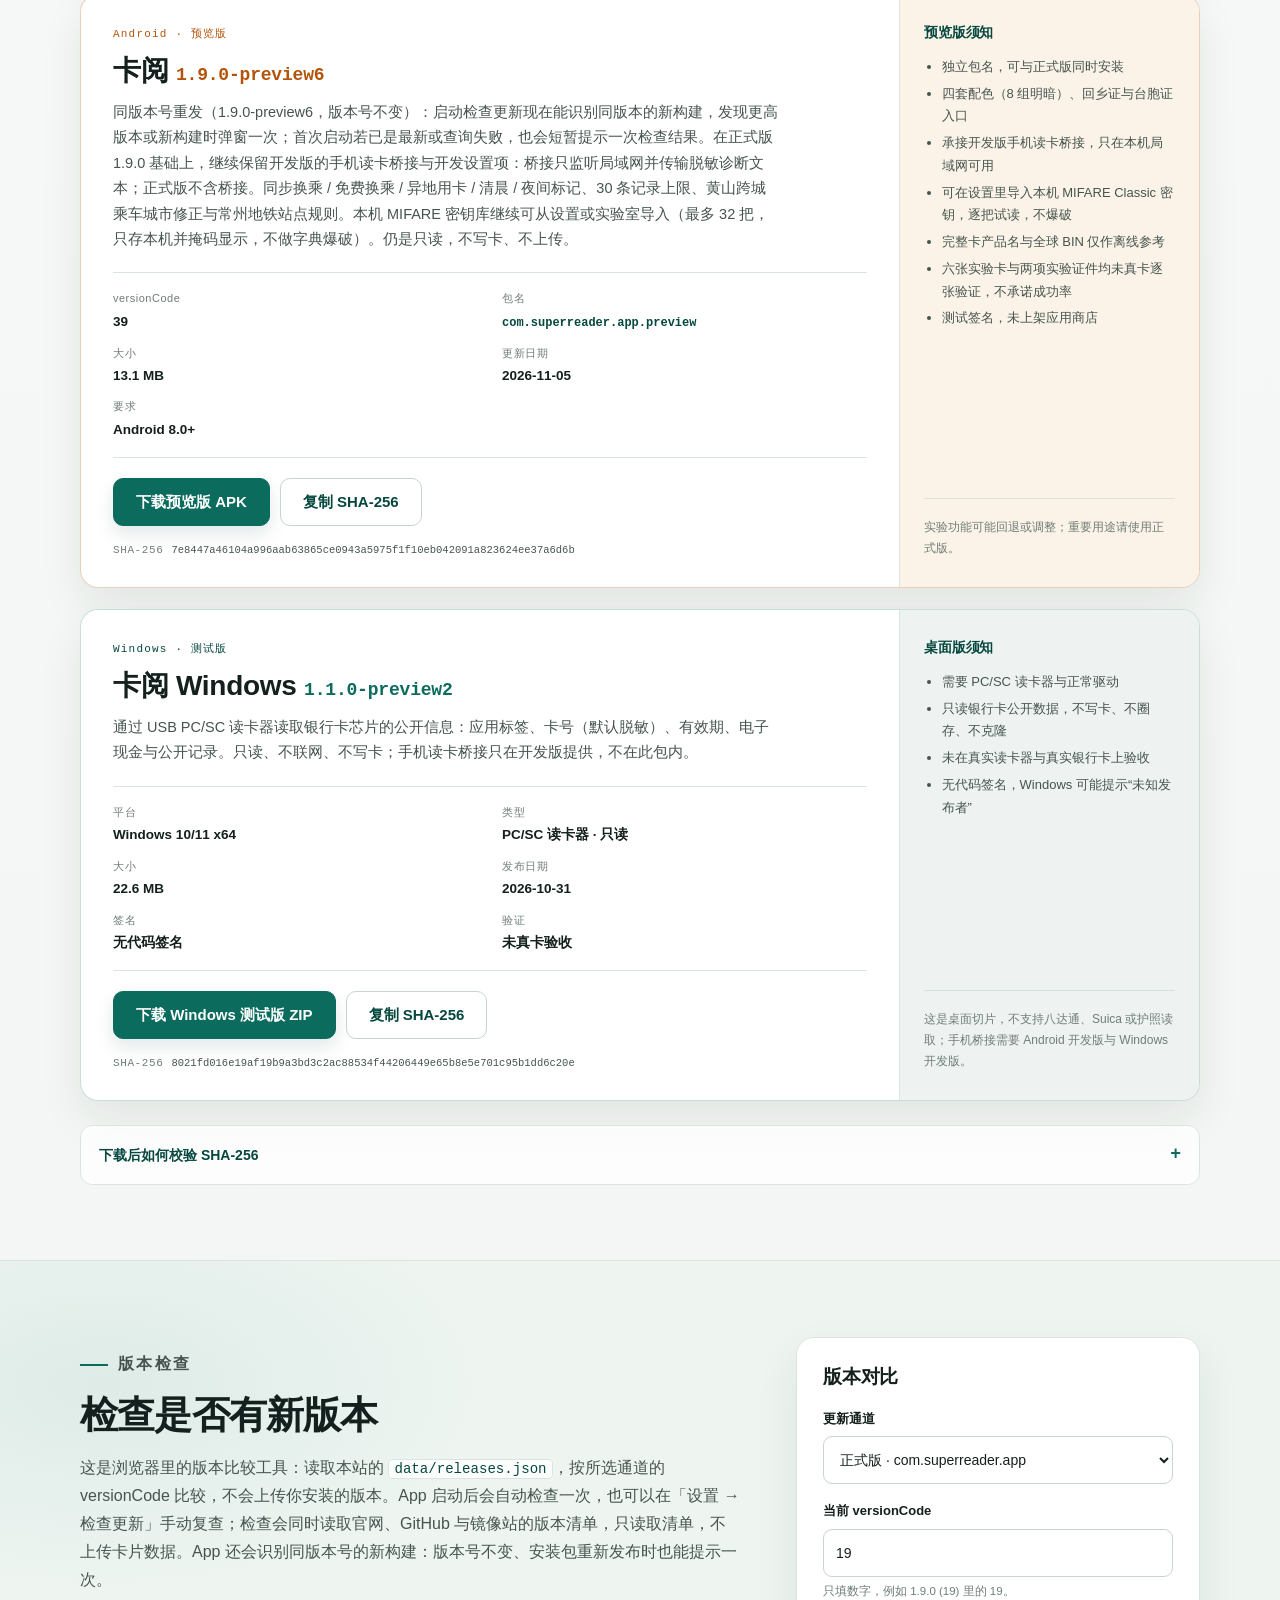
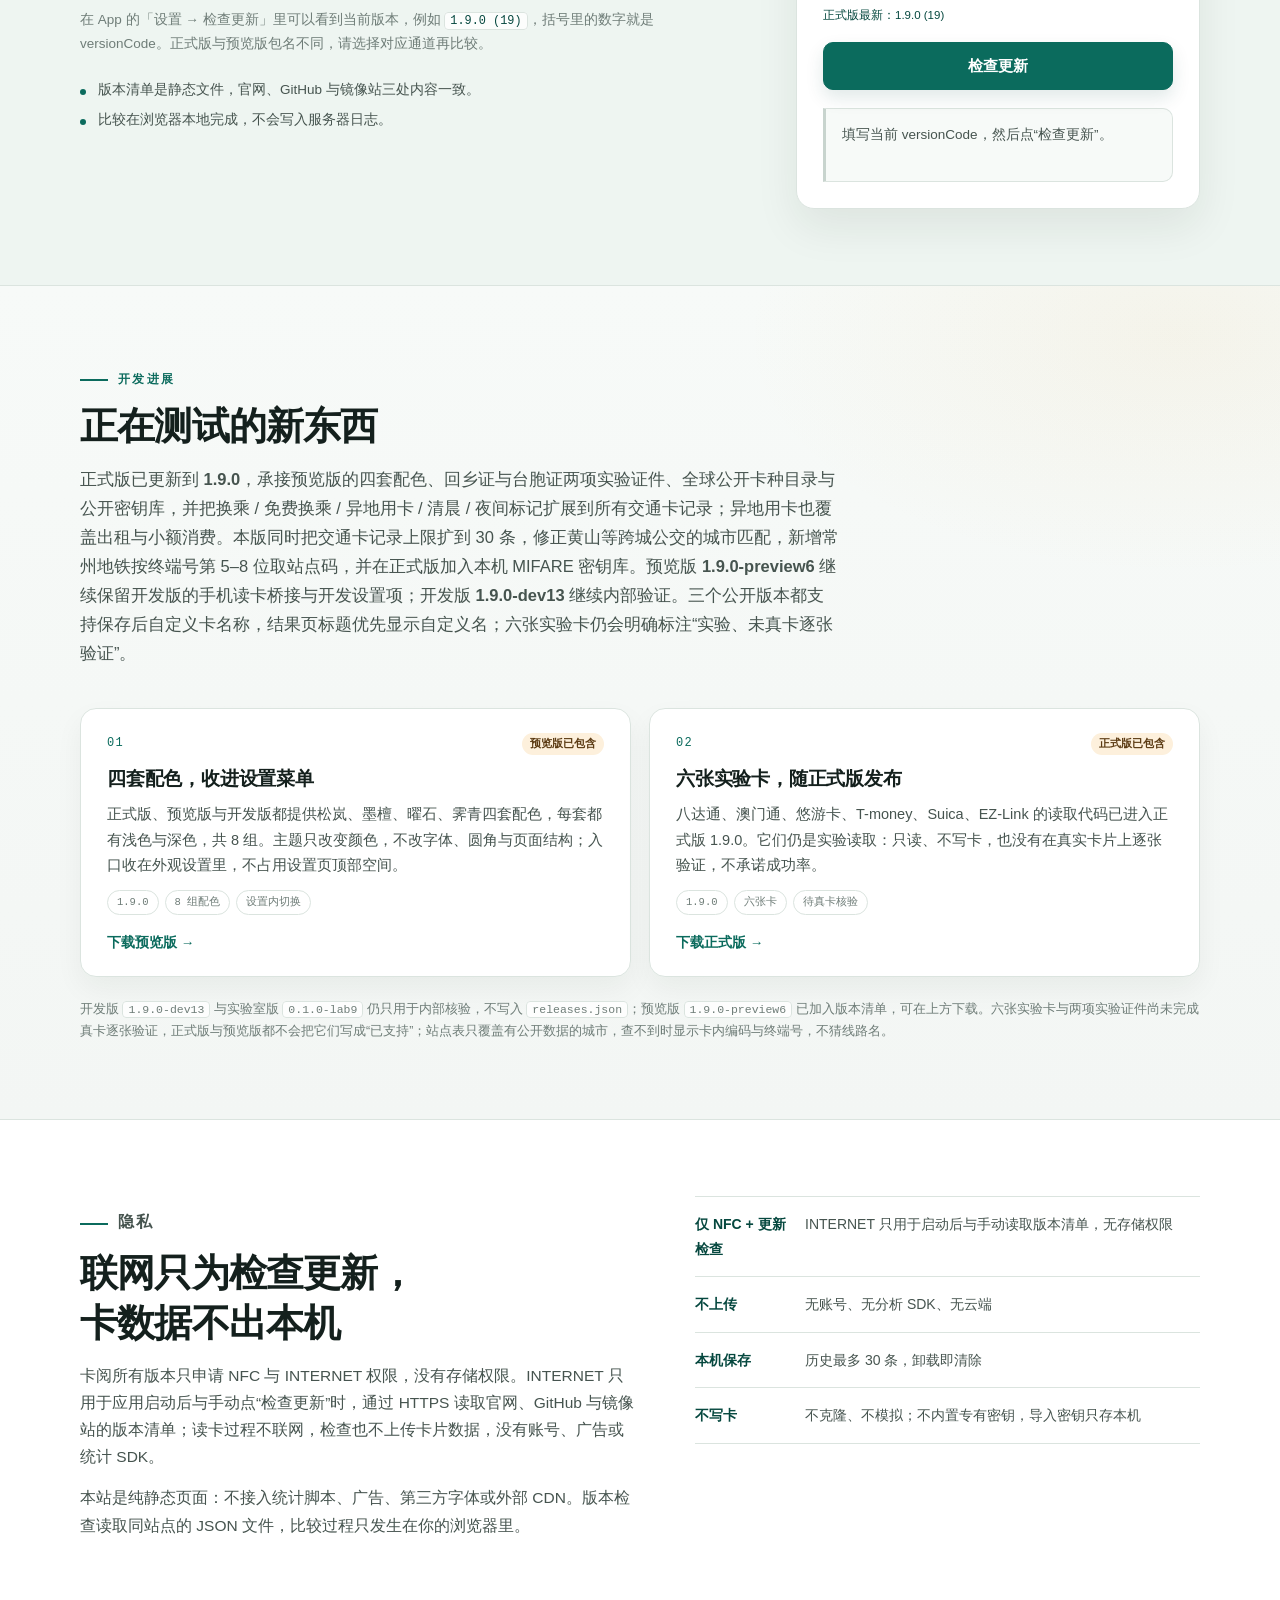
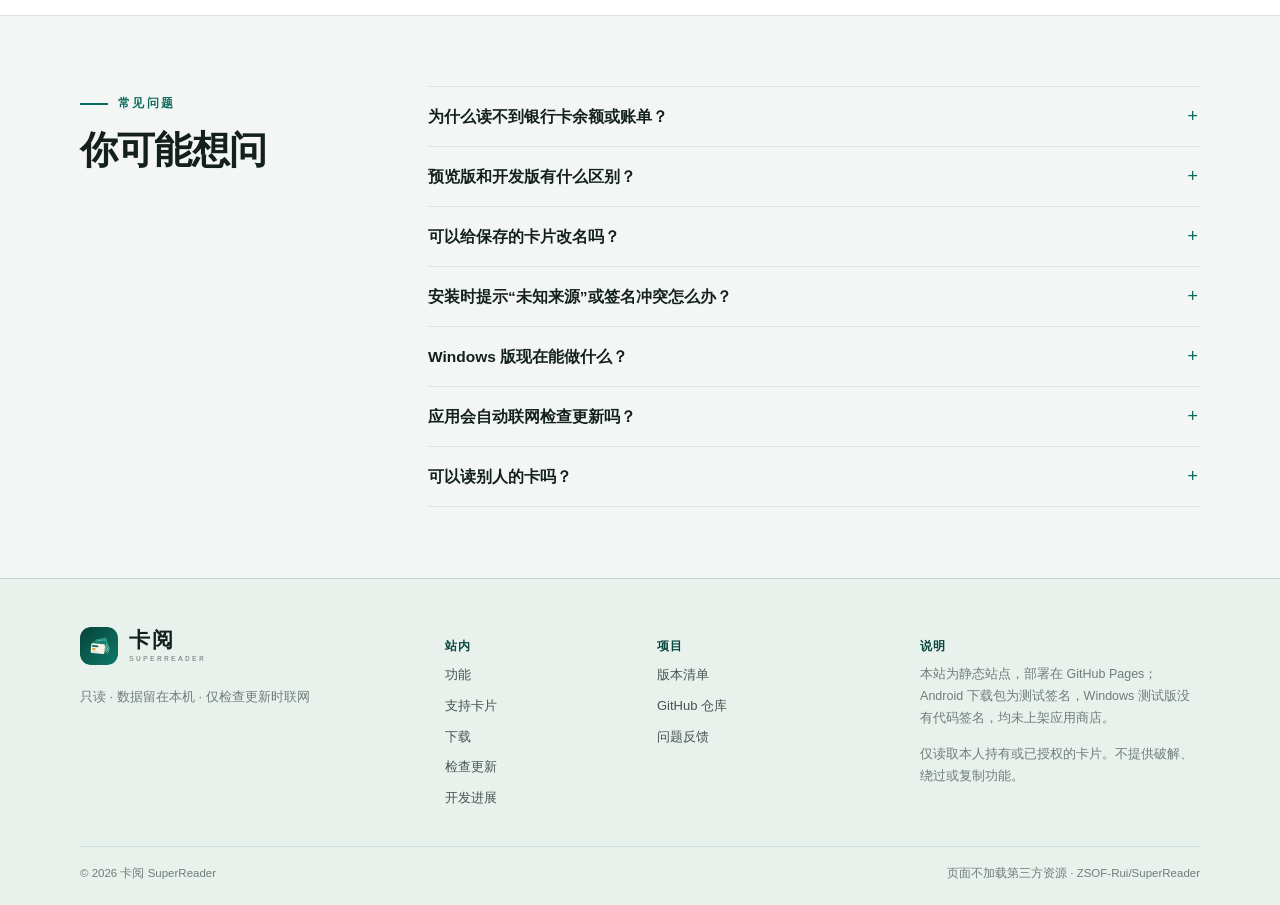
==== commit 24099a03: "重发 1.9.0 与 1.9.0-preview6：修复启动更新提示并同步站点与安装包" ====
--- a/site/index.html
+++ b/site/index.html
@@ -253,7 +253,7 @@
       <div class="download-main">
         <p class="channel-kicker">Android · 正式版</p>
         <h3>卡阅 <span class="js-version">1.9.0</span></h3>
-        <p>同步预览版能力：交通联合、城市一卡通、银联 / EMV 银行卡、电子证件、全球公开卡种目录与四套配色，以及回乡证与台胞证两项实验证件。本版把换乘 / 免费换乘 / 异地用卡 / 清晨 / 夜间标记扩展到所有交通卡记录，异地用卡也覆盖出租与小额消费；记录上限扩到 30 条，修正跨城公交城市匹配并新增常州地铁站点规则。正式版新增本机 MIFARE 密钥库：最多 32 把，只存本机、掩码显示，公开密钥仍排在最前。</p>
+        <p>同版本号重发（1.9.0，版本号不变）：启动检查更新现在能识别同版本的新构建，发现更高版本或新构建时弹窗一次；首次启动若已是最新或查询失败，也会短暂提示一次检查结果。功能上同步预览版能力：交通联合、城市一卡通、银联 / EMV 银行卡、电子证件、全球公开卡种目录与四套配色，以及回乡证与台胞证两项实验证件。本版把换乘 / 免费换乘 / 异地用卡 / 清晨 / 夜间标记扩展到所有交通卡记录，异地用卡也覆盖出租与小额消费；记录上限扩到 30 条，修正跨城公交城市匹配并新增常州地铁站点规则。正式版新增本机 MIFARE 密钥库：最多 32 把，只存本机、掩码显示，公开密钥仍排在最前。</p>
         <dl class="download-meta">
           <div><dt>versionCode</dt><dd class="js-code">19</dd></div>
           <div><dt>包名</dt><dd><code class="js-package">com.superreader.app</code></dd></div>
@@ -263,9 +263,9 @@
         </dl>
         <div class="download-actions">
           <a class="btn btn-primary js-download" href="downloads/SuperReader-1.9.0.apk" download>下载正式版 APK</a>
-          <button class="btn btn-quiet copy-sha" type="button" data-sha="7d5ede1a02222694b40f62327862166378d75e60691ea21b9dd773278d311959">复制 SHA-256</button>
-        </div>
-        <p class="sha-line"><span>SHA-256</span><code class="js-sha">7d5ede1a02222694b40f62327862166378d75e60691ea21b9dd773278d311959</code></p>
+          <button class="btn btn-quiet copy-sha" type="button" data-sha="6e4fc3262c9e024a0c827f713e2f46d18d5535edec36a1801eb36ea0cfcb7fd1">复制 SHA-256</button>
+        </div>
+        <p class="sha-line"><span>SHA-256</span><code class="js-sha">6e4fc3262c9e024a0c827f713e2f46d18d5535edec36a1801eb36ea0cfcb7fd1</code></p>
       </div>
       <aside class="download-side">
         <h4>正式版须知</h4>
@@ -284,7 +284,7 @@
       <div class="download-main">
         <p class="channel-kicker">Android · 预览版</p>
         <h3>卡阅 <span class="js-version">1.9.0-preview6</span></h3>
-        <p>在正式版 1.9.0 基础上，继续保留开发版的手机读卡桥接与开发设置项：桥接只监听局域网并传输脱敏诊断文本；正式版不含桥接。同步换乘 / 免费换乘 / 异地用卡 / 清晨 / 夜间标记、30 条记录上限、黄山跨城乘车城市修正与常州地铁站点规则。本机 MIFARE 密钥库继续可从设置或实验室导入（最多 32 把，只存本机并掩码显示，不做字典爆破）。仍是只读，不写卡、不上传。</p>
+        <p>同版本号重发（1.9.0-preview6，版本号不变）：启动检查更新现在能识别同版本的新构建，发现更高版本或新构建时弹窗一次；首次启动若已是最新或查询失败，也会短暂提示一次检查结果。在正式版 1.9.0 基础上，继续保留开发版的手机读卡桥接与开发设置项：桥接只监听局域网并传输脱敏诊断文本；正式版不含桥接。同步换乘 / 免费换乘 / 异地用卡 / 清晨 / 夜间标记、30 条记录上限、黄山跨城乘车城市修正与常州地铁站点规则。本机 MIFARE 密钥库继续可从设置或实验室导入（最多 32 把，只存本机并掩码显示，不做字典爆破）。仍是只读，不写卡、不上传。</p>
         <dl class="download-meta">
           <div><dt>versionCode</dt><dd class="js-code">39</dd></div>
           <div><dt>包名</dt><dd><code class="js-package">com.superreader.app.preview</code></dd></div>
@@ -294,9 +294,9 @@
         </dl>
         <div class="download-actions">
           <a class="btn btn-primary js-download" href="downloads/SuperReader-1.9.0-preview6.apk" download>下载预览版 APK</a>
-          <button class="btn btn-quiet copy-sha" type="button" data-sha="41bf260e7db070573321c18cc82856936a4d406f23286cc77bb01a0cf1518571">复制 SHA-256</button>
-        </div>
-        <p class="sha-line"><span>SHA-256</span><code class="js-sha">41bf260e7db070573321c18cc82856936a4d406f23286cc77bb01a0cf1518571</code></p>
+          <button class="btn btn-quiet copy-sha" type="button" data-sha="7e8447a46104a996aab63865ce0943a5975f1f10eb042091a823624ee37a6d6b">复制 SHA-256</button>
+        </div>
+        <p class="sha-line"><span>SHA-256</span><code class="js-sha">7e8447a46104a996aab63865ce0943a5975f1f10eb042091a823624ee37a6d6b</code></p>
       </div>
       <aside class="download-side">
         <h4>预览版须知</h4>
@@ -364,7 +364,7 @@
     <div class="update-copy">
       <p class="kicker">版本检查</p>
       <h2 id="update-title">检查是否有新版本</h2>
-      <p>这是浏览器里的版本比较工具：读取本站的 <code>data/releases.json</code>，按所选通道的 versionCode 比较，不会上传你安装的版本。App 启动后会自动检查一次，也可以在「设置 → 检查更新」手动复查；检查会同时读取官网、GitHub 与镜像站的版本清单，只读取清单，不上传卡片数据。</p>
+      <p>这是浏览器里的版本比较工具：读取本站的 <code>data/releases.json</code>，按所选通道的 versionCode 比较，不会上传你安装的版本。App 启动后会自动检查一次，也可以在「设置 → 检查更新」手动复查；检查会同时读取官网、GitHub 与镜像站的版本清单，只读取清单，不上传卡片数据。App 还会识别同版本号的新构建：版本号不变、安装包重新发布时也能提示一次。</p>
       <p class="hint">在 App 的「设置 → 检查更新」里可以看到当前版本，例如 <code>1.9.0 (19)</code>，括号里的数字就是 versionCode。正式版与预览版包名不同，请选择对应通道再比较。</p>
       <ul class="update-points">
         <li>版本清单是静态文件，官网、GitHub 与镜像站三处内容一致。</li>
@@ -474,7 +474,7 @@
       </details>
       <details>
         <summary>应用会自动联网检查更新吗？</summary>
-        <p>启动后会自动检查一次：发现更高版本且该版本未提示过时弹窗，同一版本只提示一次；你也可以随时在设置里点“检查更新”复查。检查会同时通过 HTTPS 读取官网、GitHub 与镜像站的版本清单，只发送普通网络请求，不上传卡片数据；三处都失败时不会弹窗打扰。读卡过程不联网。</p>
+        <p>启动后会自动检查一次：发现更高版本或同版本号的新构建、且该构建未提示过时弹窗，同一个构建只提示一次；你也可以随时在设置里点“检查更新”复查。首次启动如果已是最新或三路都查询失败，会短暂提示一次检查结果，之后不再重复打扰。检查会同时通过 HTTPS 读取官网、GitHub 与镜像站的版本清单，只发送普通网络请求，不上传卡片数据。读卡过程不联网。</p>
       </details>
       <details>
         <summary>可以读别人的卡吗？</summary>
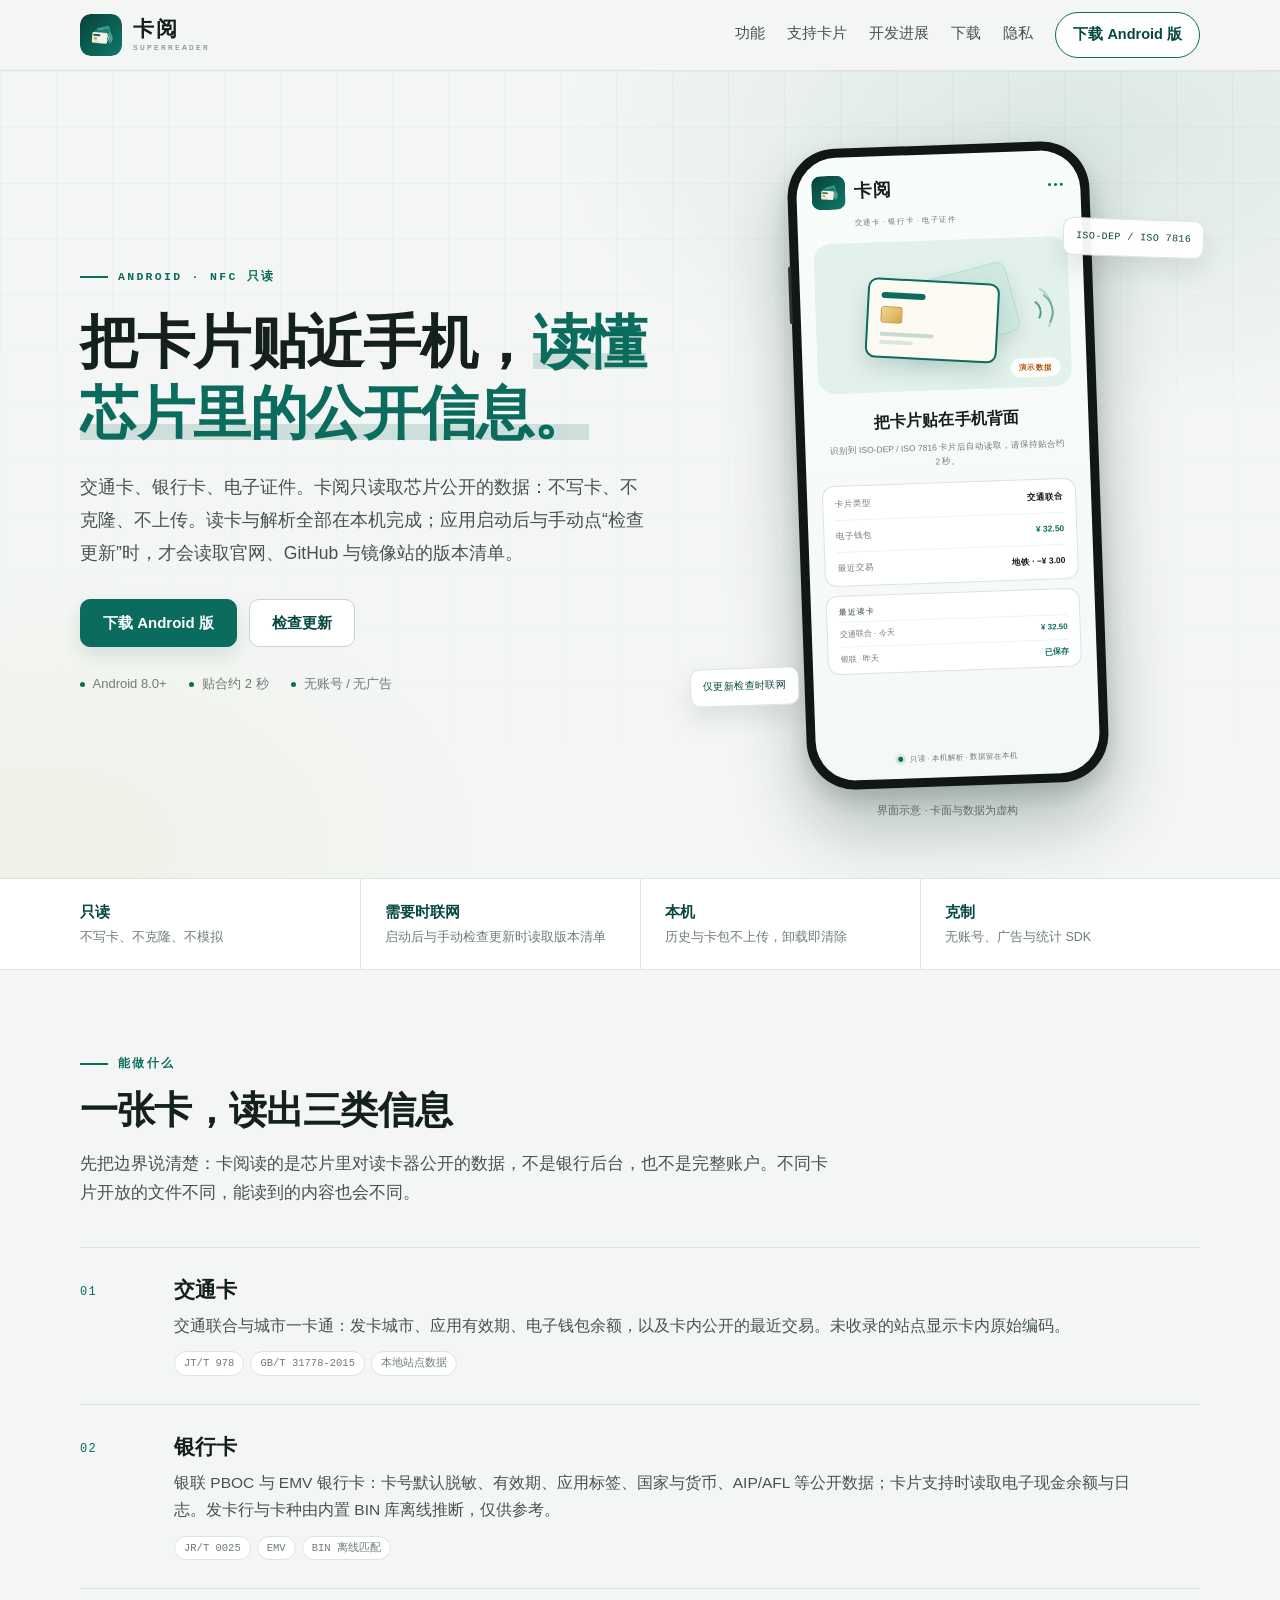
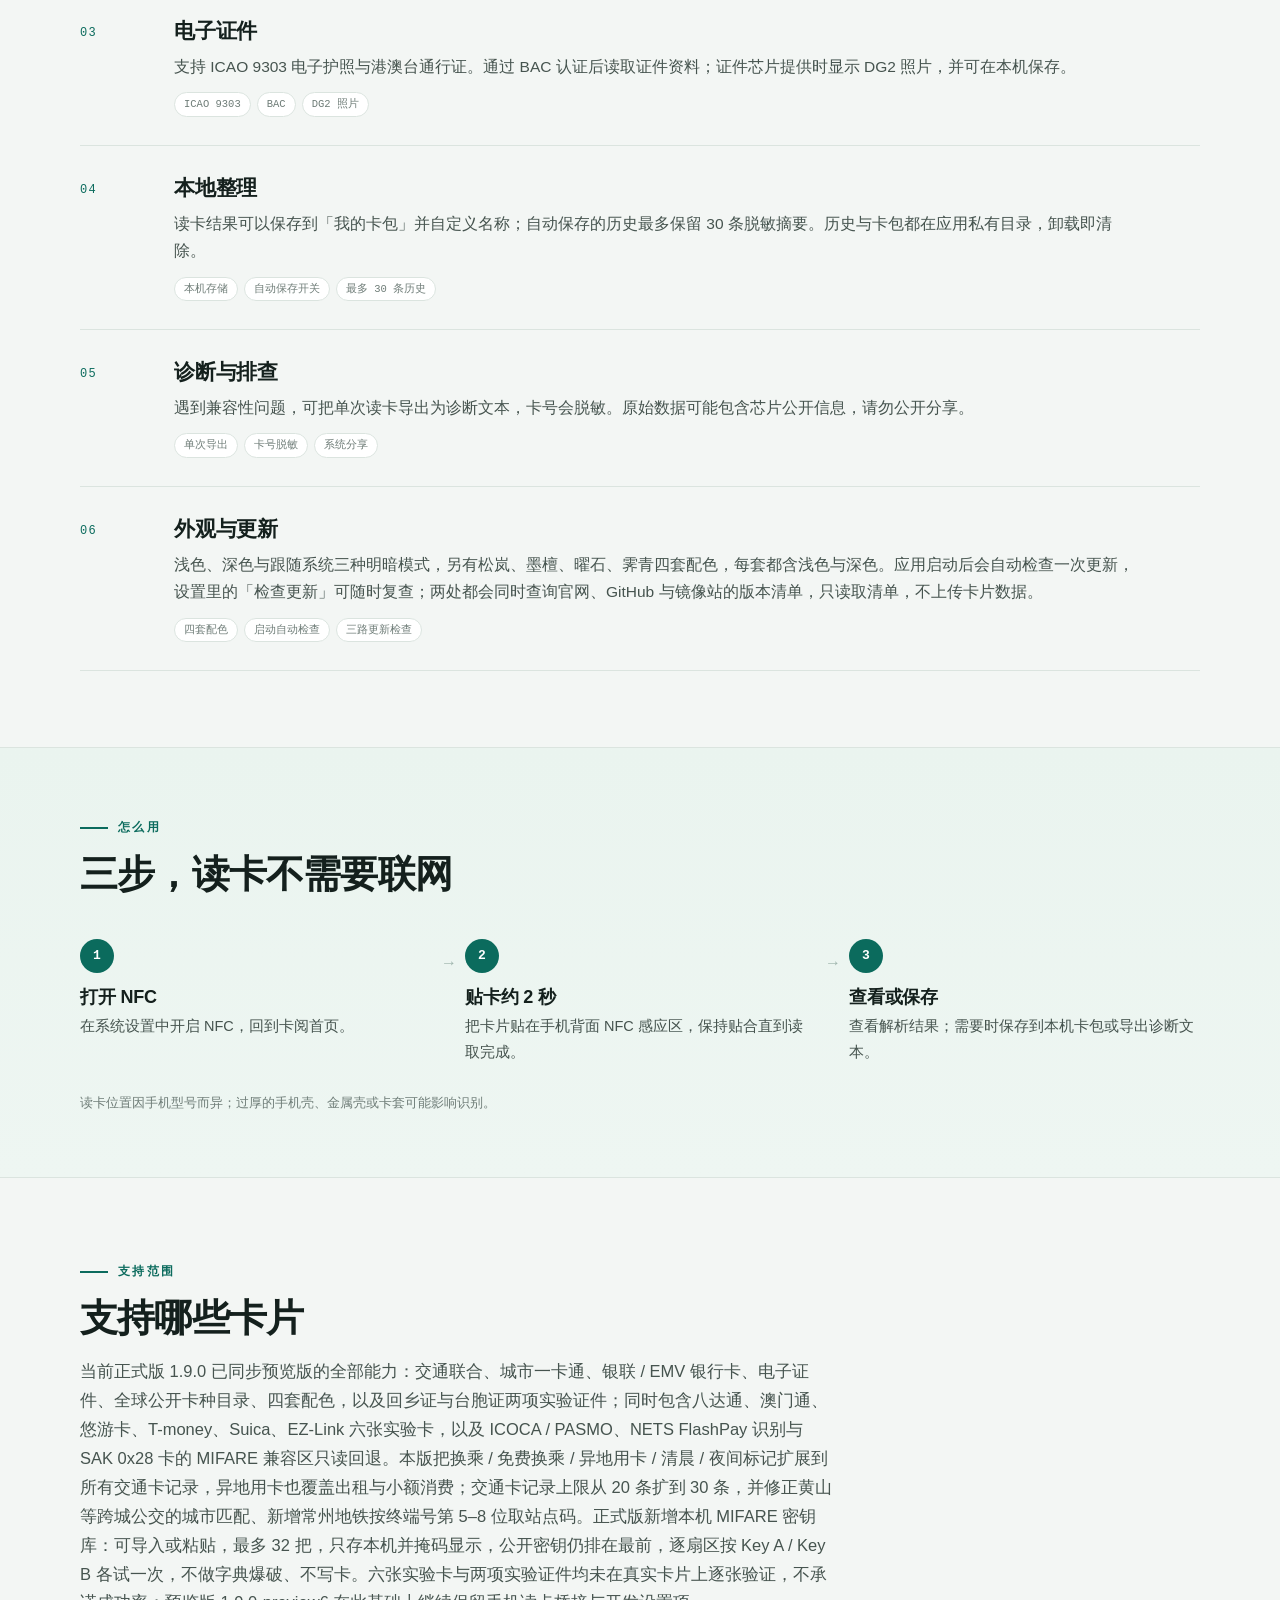
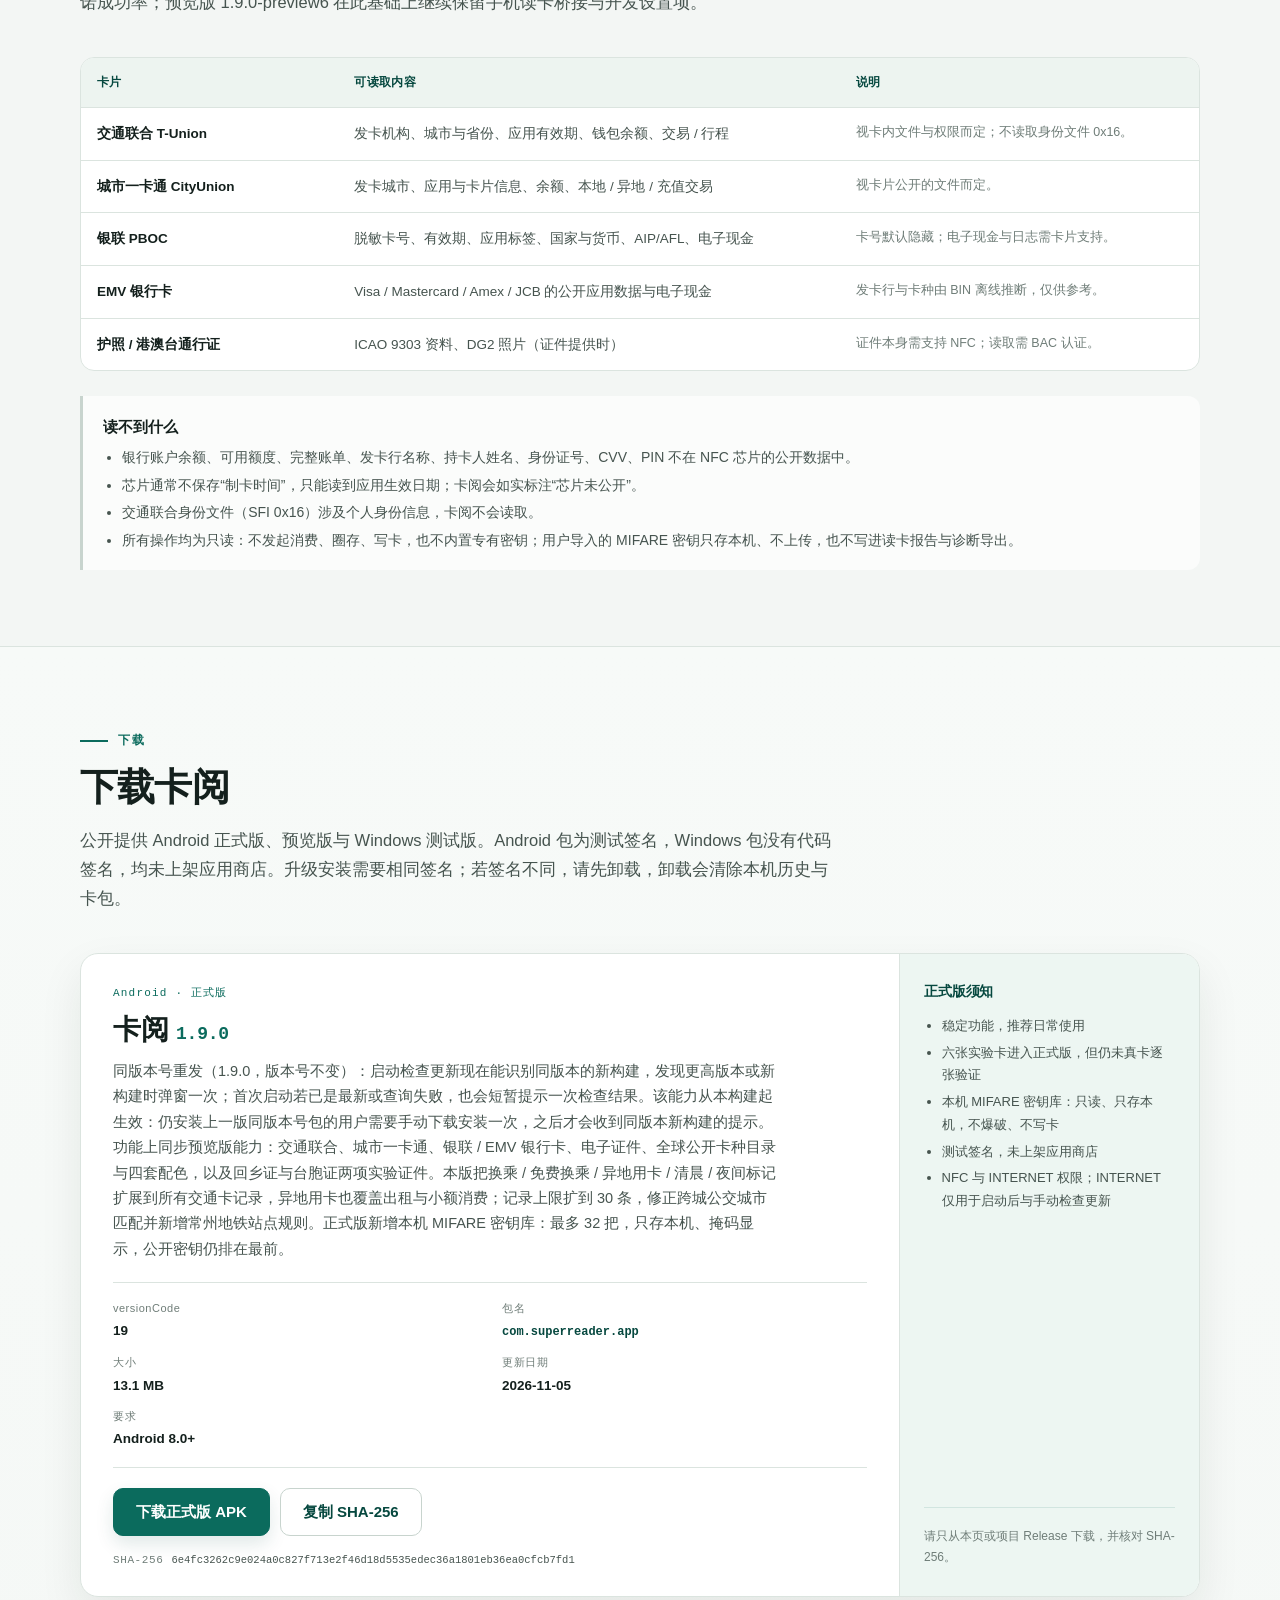
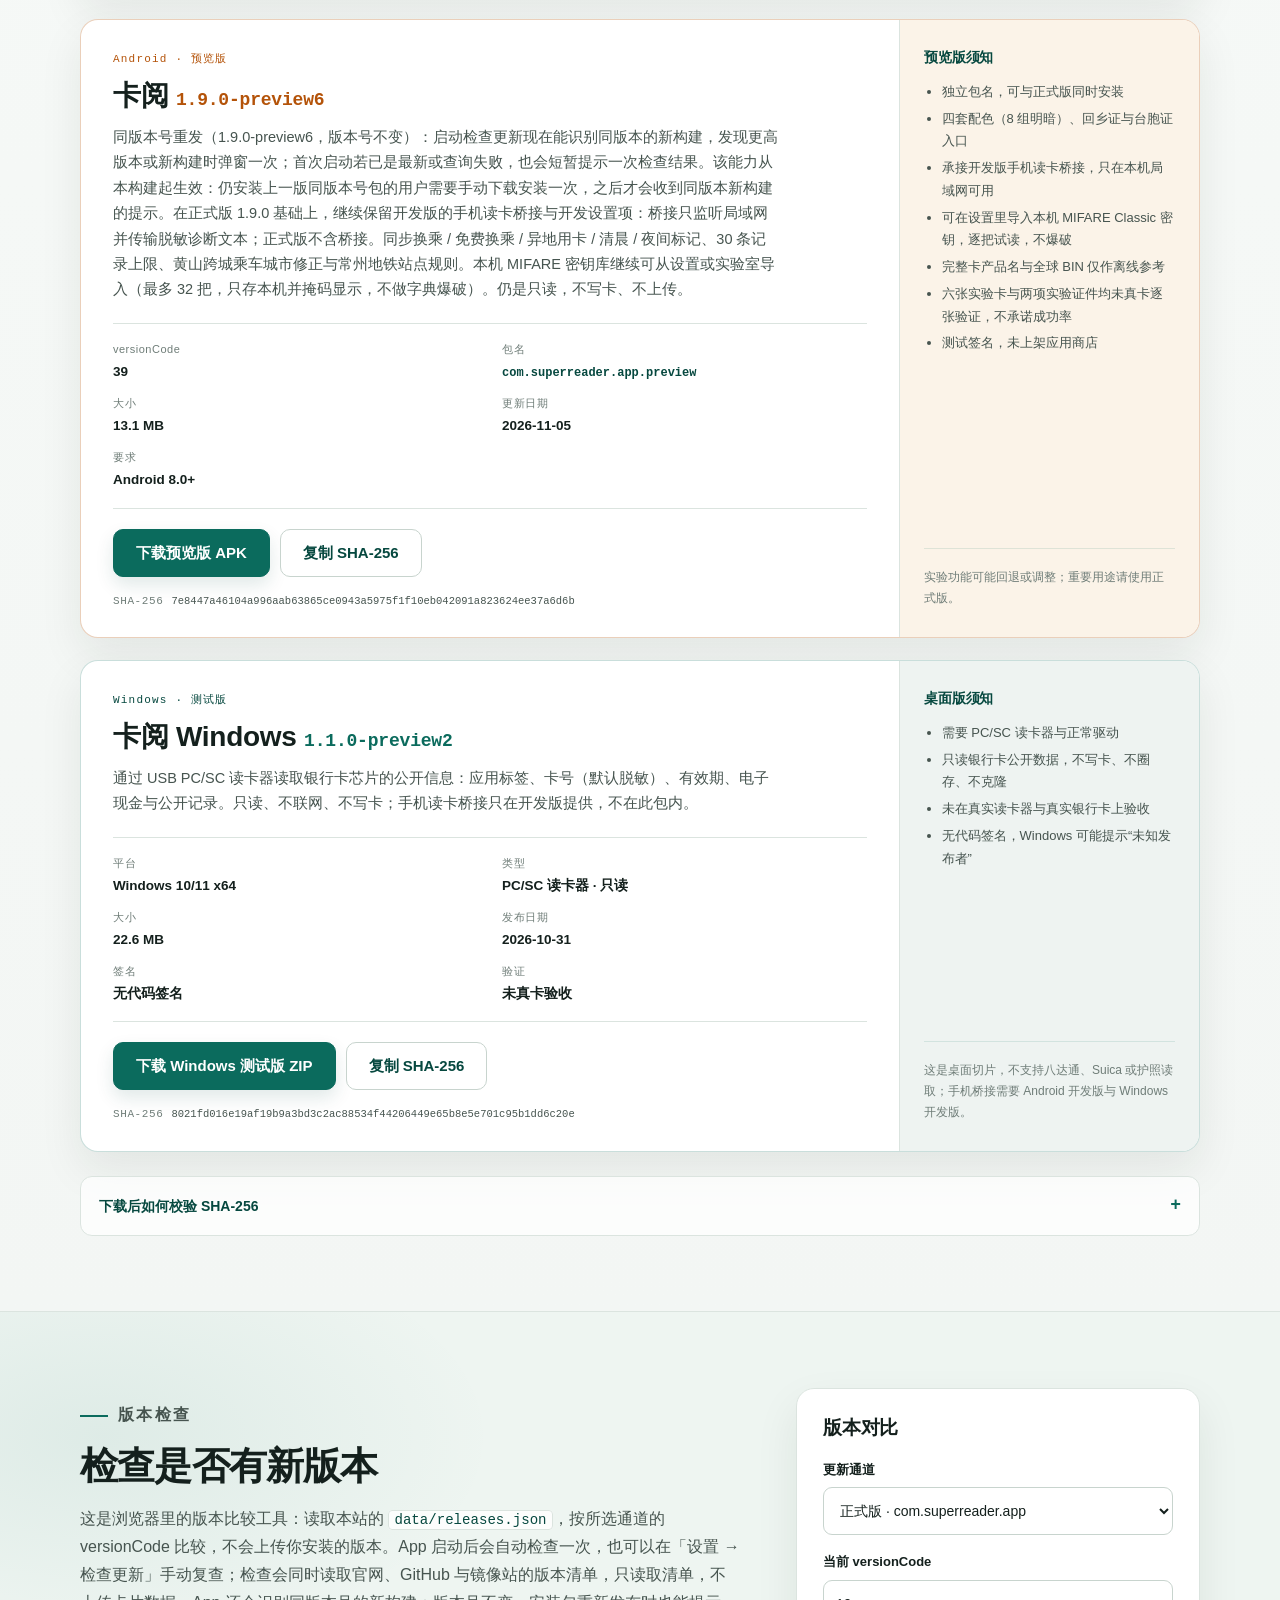
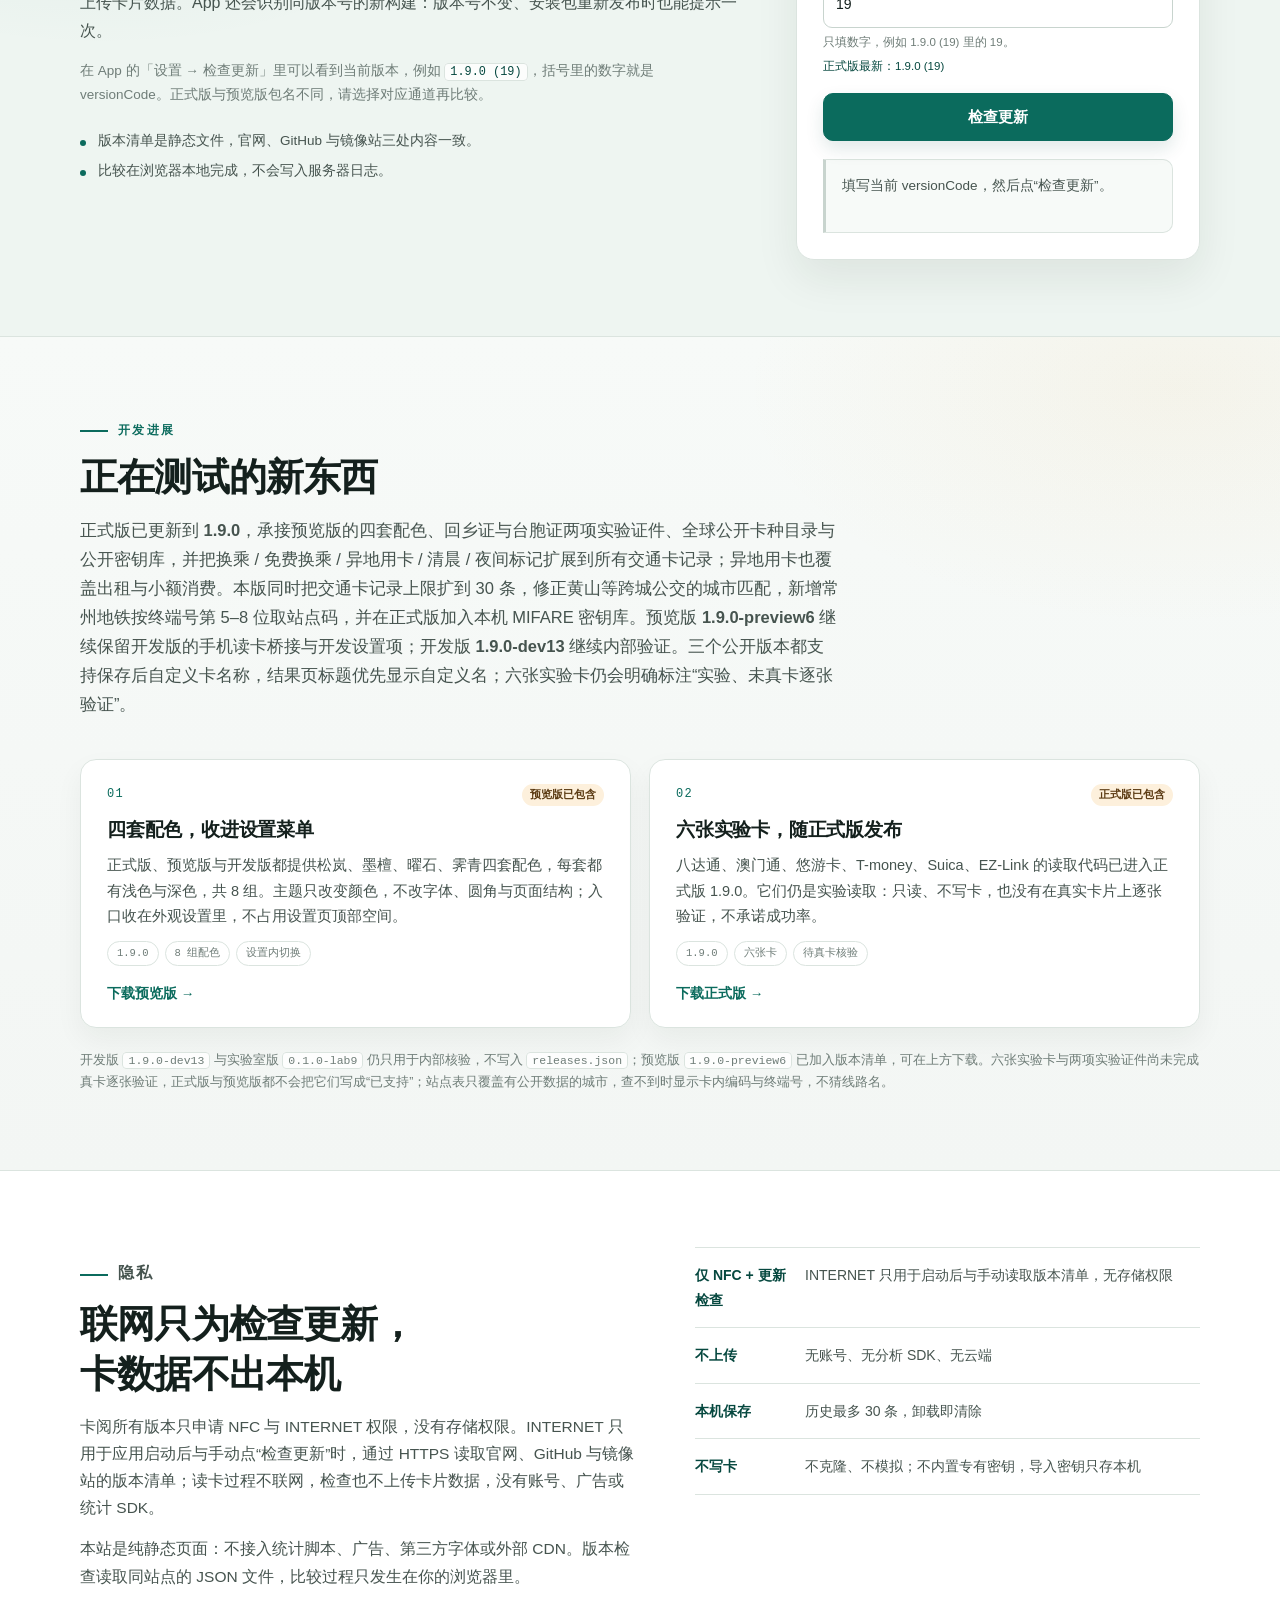
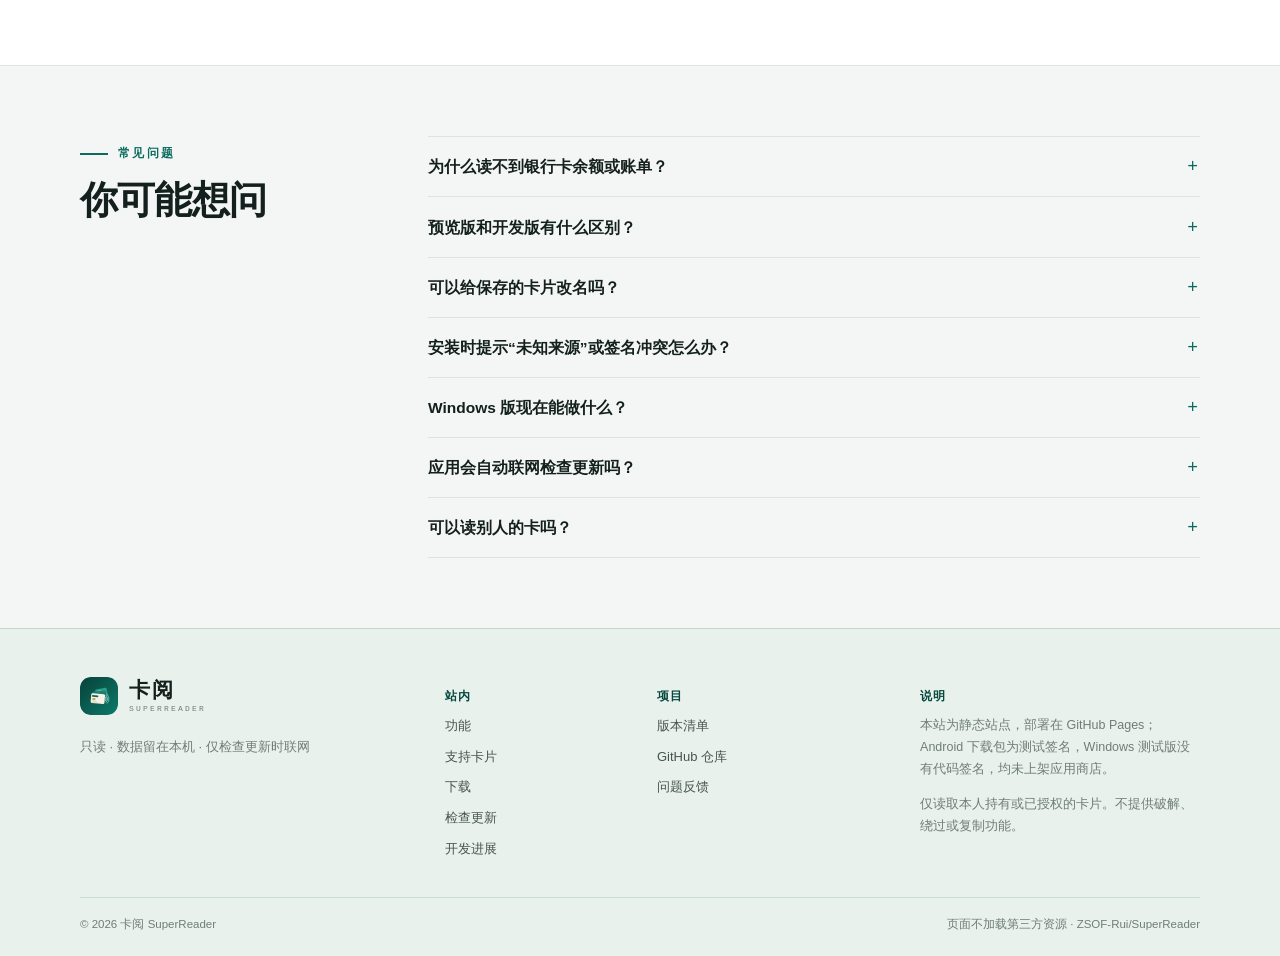
==== commit 07779c5b: "补充同版本新构建提示的生效范围说明" ====
--- a/site/index.html
+++ b/site/index.html
@@ -253,7 +253,7 @@
       <div class="download-main">
         <p class="channel-kicker">Android · 正式版</p>
         <h3>卡阅 <span class="js-version">1.9.0</span></h3>
-        <p>同版本号重发（1.9.0，版本号不变）：启动检查更新现在能识别同版本的新构建，发现更高版本或新构建时弹窗一次；首次启动若已是最新或查询失败，也会短暂提示一次检查结果。功能上同步预览版能力：交通联合、城市一卡通、银联 / EMV 银行卡、电子证件、全球公开卡种目录与四套配色，以及回乡证与台胞证两项实验证件。本版把换乘 / 免费换乘 / 异地用卡 / 清晨 / 夜间标记扩展到所有交通卡记录，异地用卡也覆盖出租与小额消费；记录上限扩到 30 条，修正跨城公交城市匹配并新增常州地铁站点规则。正式版新增本机 MIFARE 密钥库：最多 32 把，只存本机、掩码显示，公开密钥仍排在最前。</p>
+        <p>同版本号重发（1.9.0，版本号不变）：启动检查更新现在能识别同版本的新构建，发现更高版本或新构建时弹窗一次；首次启动若已是最新或查询失败，也会短暂提示一次检查结果。该能力从本构建起生效：仍安装上一版同版本号包的用户需要手动下载安装一次，之后才会收到同版本新构建的提示。功能上同步预览版能力：交通联合、城市一卡通、银联 / EMV 银行卡、电子证件、全球公开卡种目录与四套配色，以及回乡证与台胞证两项实验证件。本版把换乘 / 免费换乘 / 异地用卡 / 清晨 / 夜间标记扩展到所有交通卡记录，异地用卡也覆盖出租与小额消费；记录上限扩到 30 条，修正跨城公交城市匹配并新增常州地铁站点规则。正式版新增本机 MIFARE 密钥库：最多 32 把，只存本机、掩码显示，公开密钥仍排在最前。</p>
         <dl class="download-meta">
           <div><dt>versionCode</dt><dd class="js-code">19</dd></div>
           <div><dt>包名</dt><dd><code class="js-package">com.superreader.app</code></dd></div>
@@ -284,7 +284,7 @@
       <div class="download-main">
         <p class="channel-kicker">Android · 预览版</p>
         <h3>卡阅 <span class="js-version">1.9.0-preview6</span></h3>
-        <p>同版本号重发（1.9.0-preview6，版本号不变）：启动检查更新现在能识别同版本的新构建，发现更高版本或新构建时弹窗一次；首次启动若已是最新或查询失败，也会短暂提示一次检查结果。在正式版 1.9.0 基础上，继续保留开发版的手机读卡桥接与开发设置项：桥接只监听局域网并传输脱敏诊断文本；正式版不含桥接。同步换乘 / 免费换乘 / 异地用卡 / 清晨 / 夜间标记、30 条记录上限、黄山跨城乘车城市修正与常州地铁站点规则。本机 MIFARE 密钥库继续可从设置或实验室导入（最多 32 把，只存本机并掩码显示，不做字典爆破）。仍是只读，不写卡、不上传。</p>
+        <p>同版本号重发（1.9.0-preview6，版本号不变）：启动检查更新现在能识别同版本的新构建，发现更高版本或新构建时弹窗一次；首次启动若已是最新或查询失败，也会短暂提示一次检查结果。该能力从本构建起生效：仍安装上一版同版本号包的用户需要手动下载安装一次，之后才会收到同版本新构建的提示。在正式版 1.9.0 基础上，继续保留开发版的手机读卡桥接与开发设置项：桥接只监听局域网并传输脱敏诊断文本；正式版不含桥接。同步换乘 / 免费换乘 / 异地用卡 / 清晨 / 夜间标记、30 条记录上限、黄山跨城乘车城市修正与常州地铁站点规则。本机 MIFARE 密钥库继续可从设置或实验室导入（最多 32 把，只存本机并掩码显示，不做字典爆破）。仍是只读，不写卡、不上传。</p>
         <dl class="download-meta">
           <div><dt>versionCode</dt><dd class="js-code">39</dd></div>
           <div><dt>包名</dt><dd><code class="js-package">com.superreader.app.preview</code></dd></div>
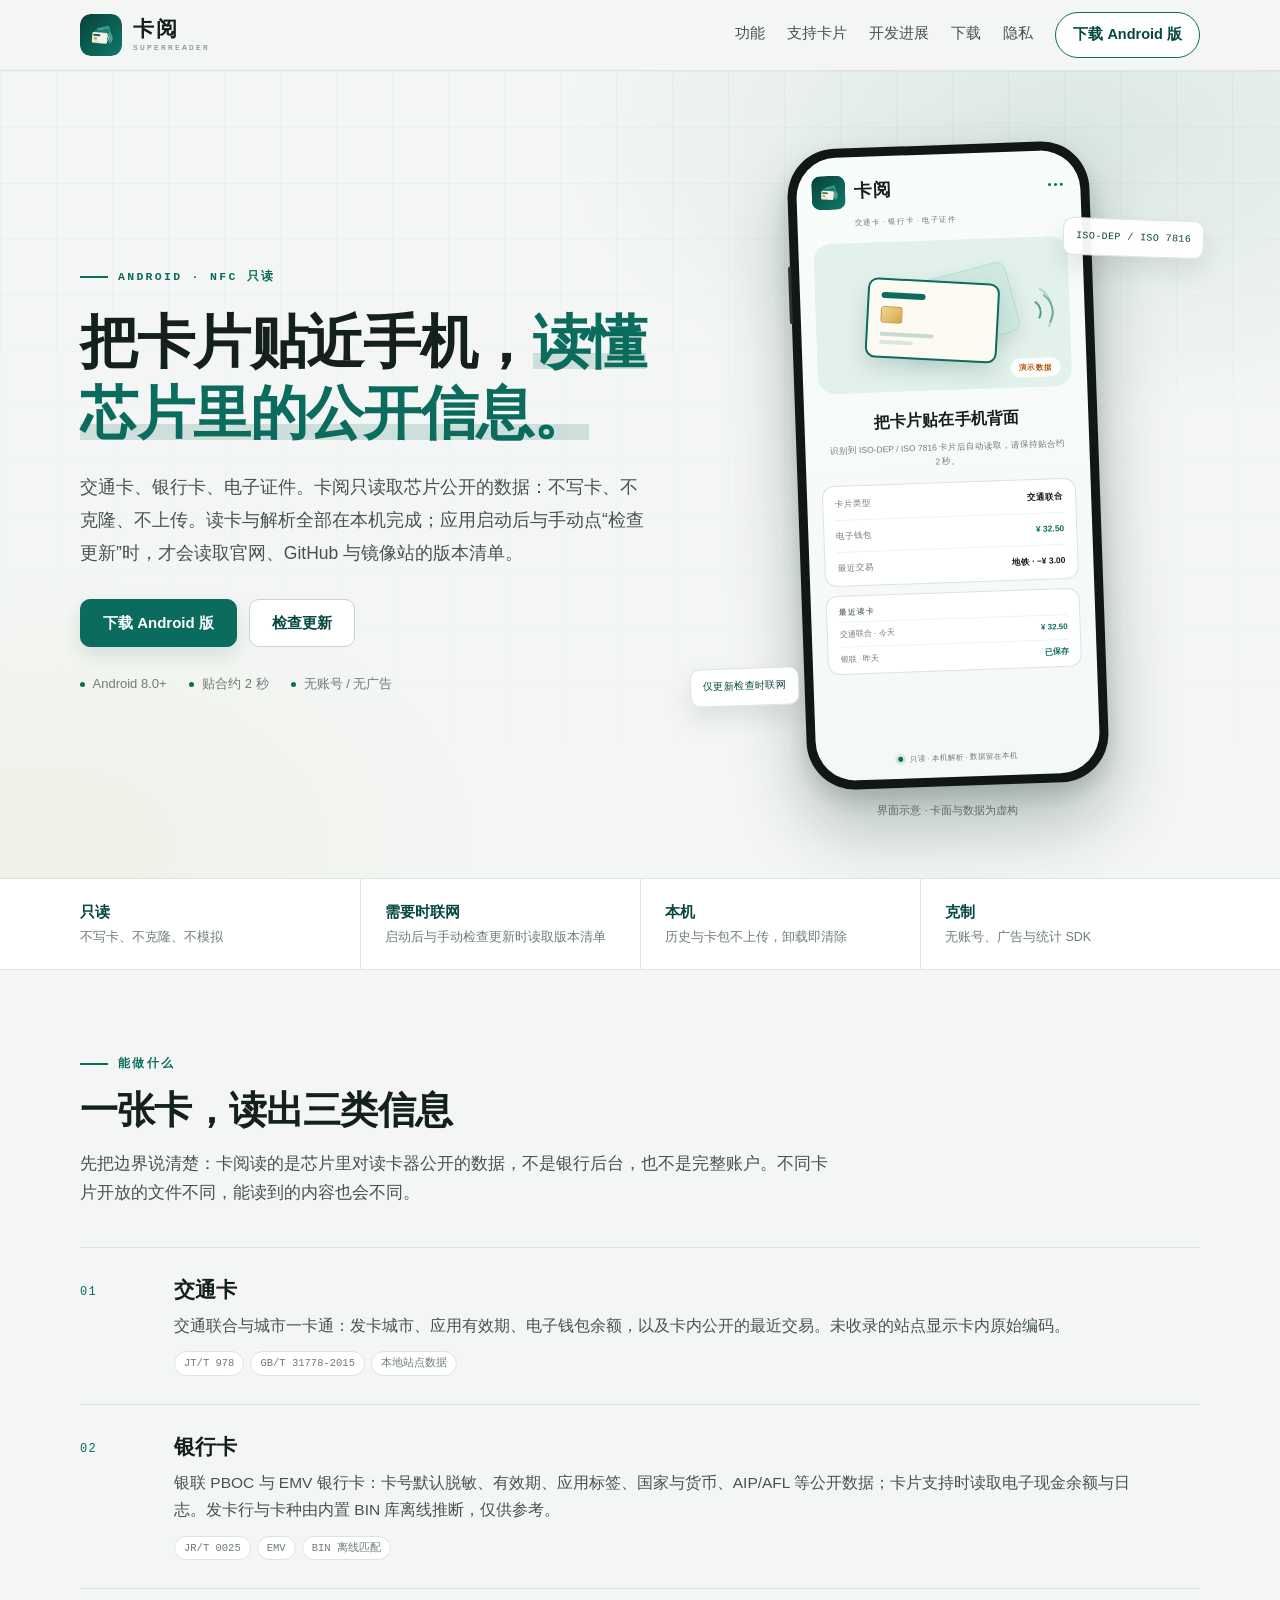
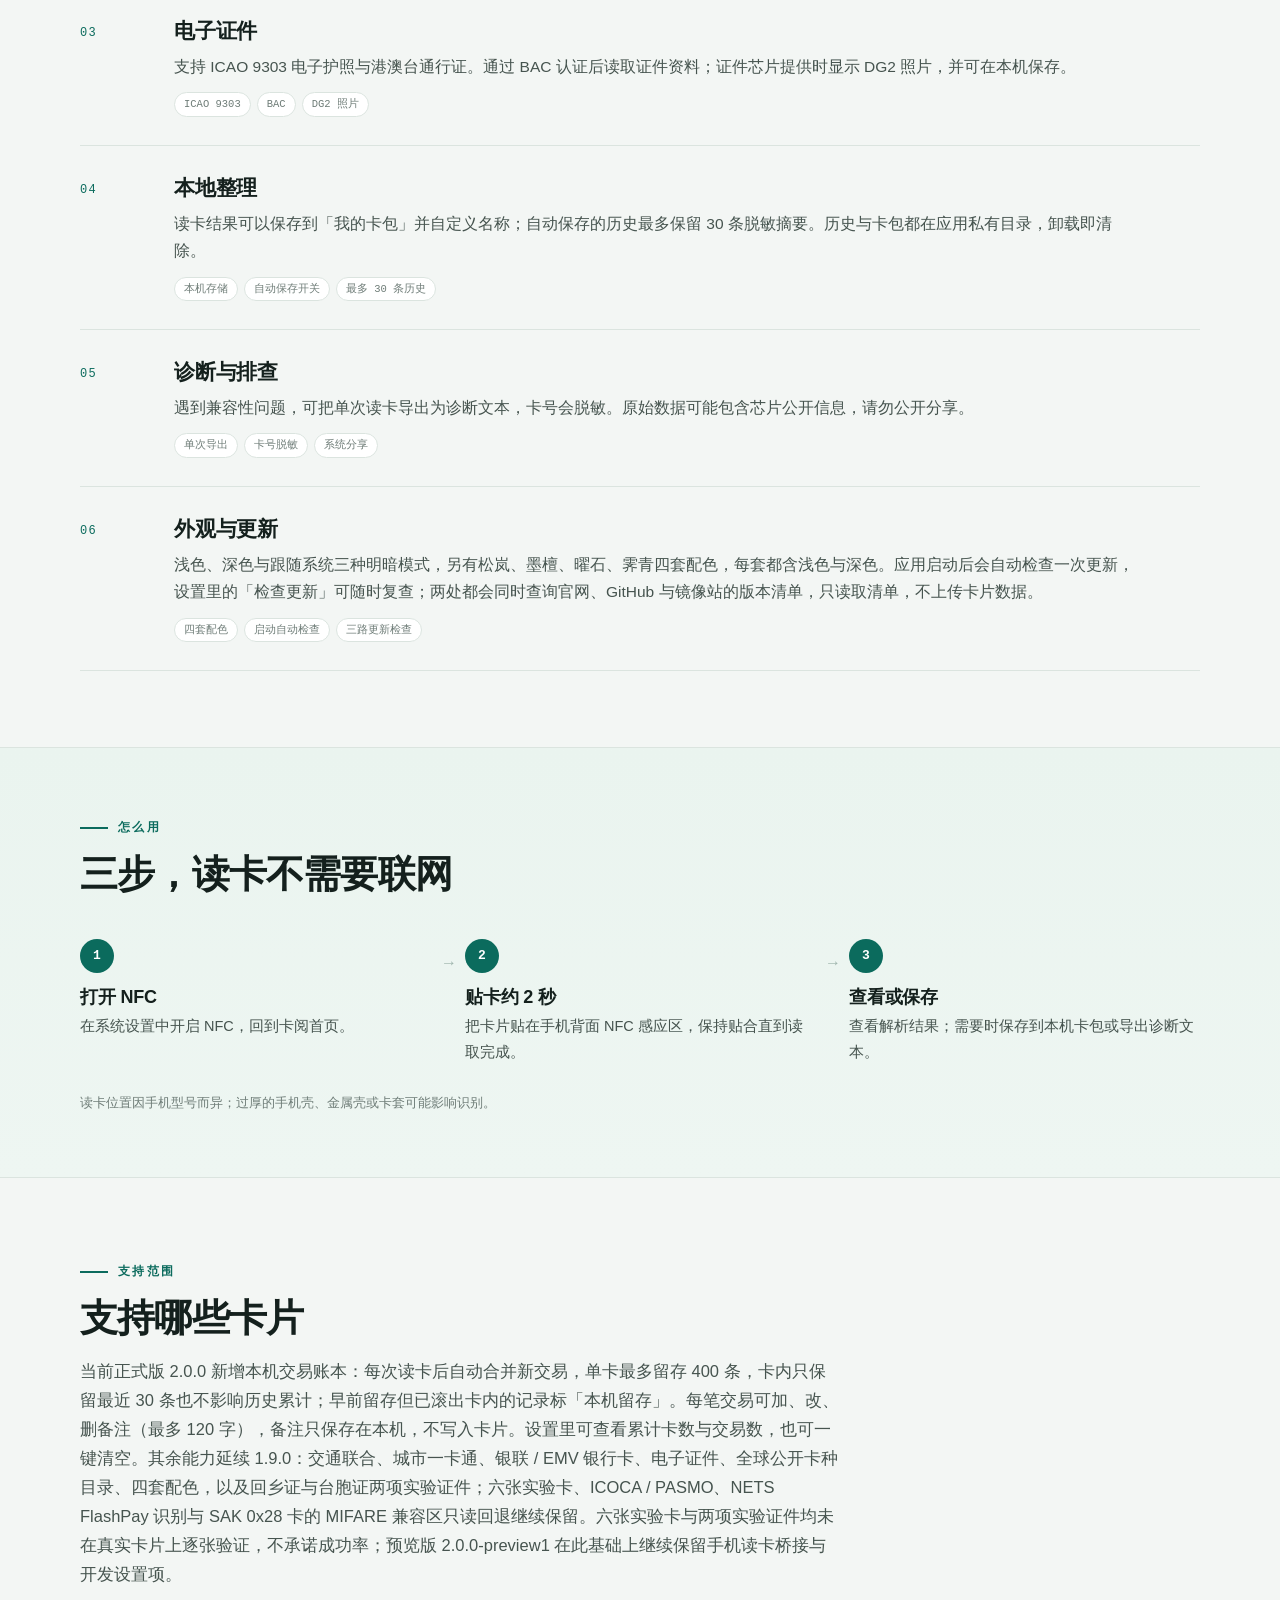
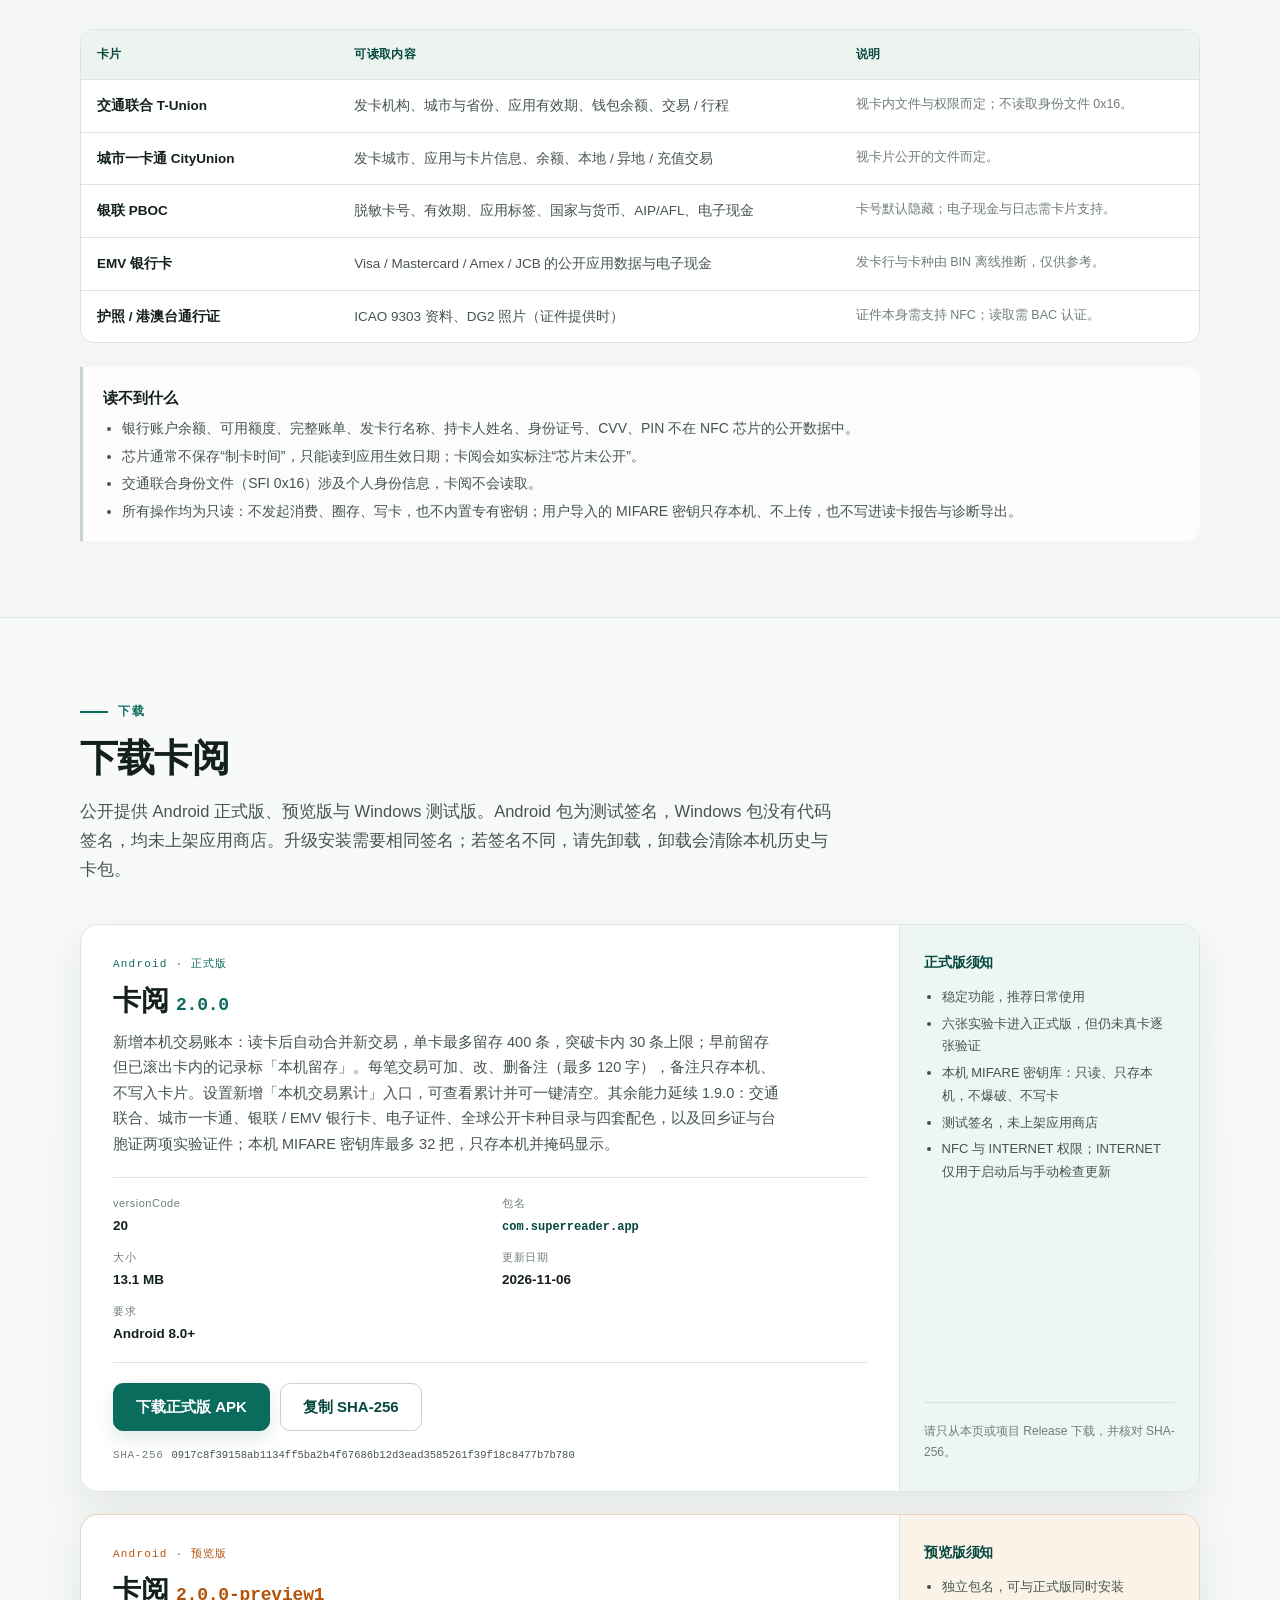
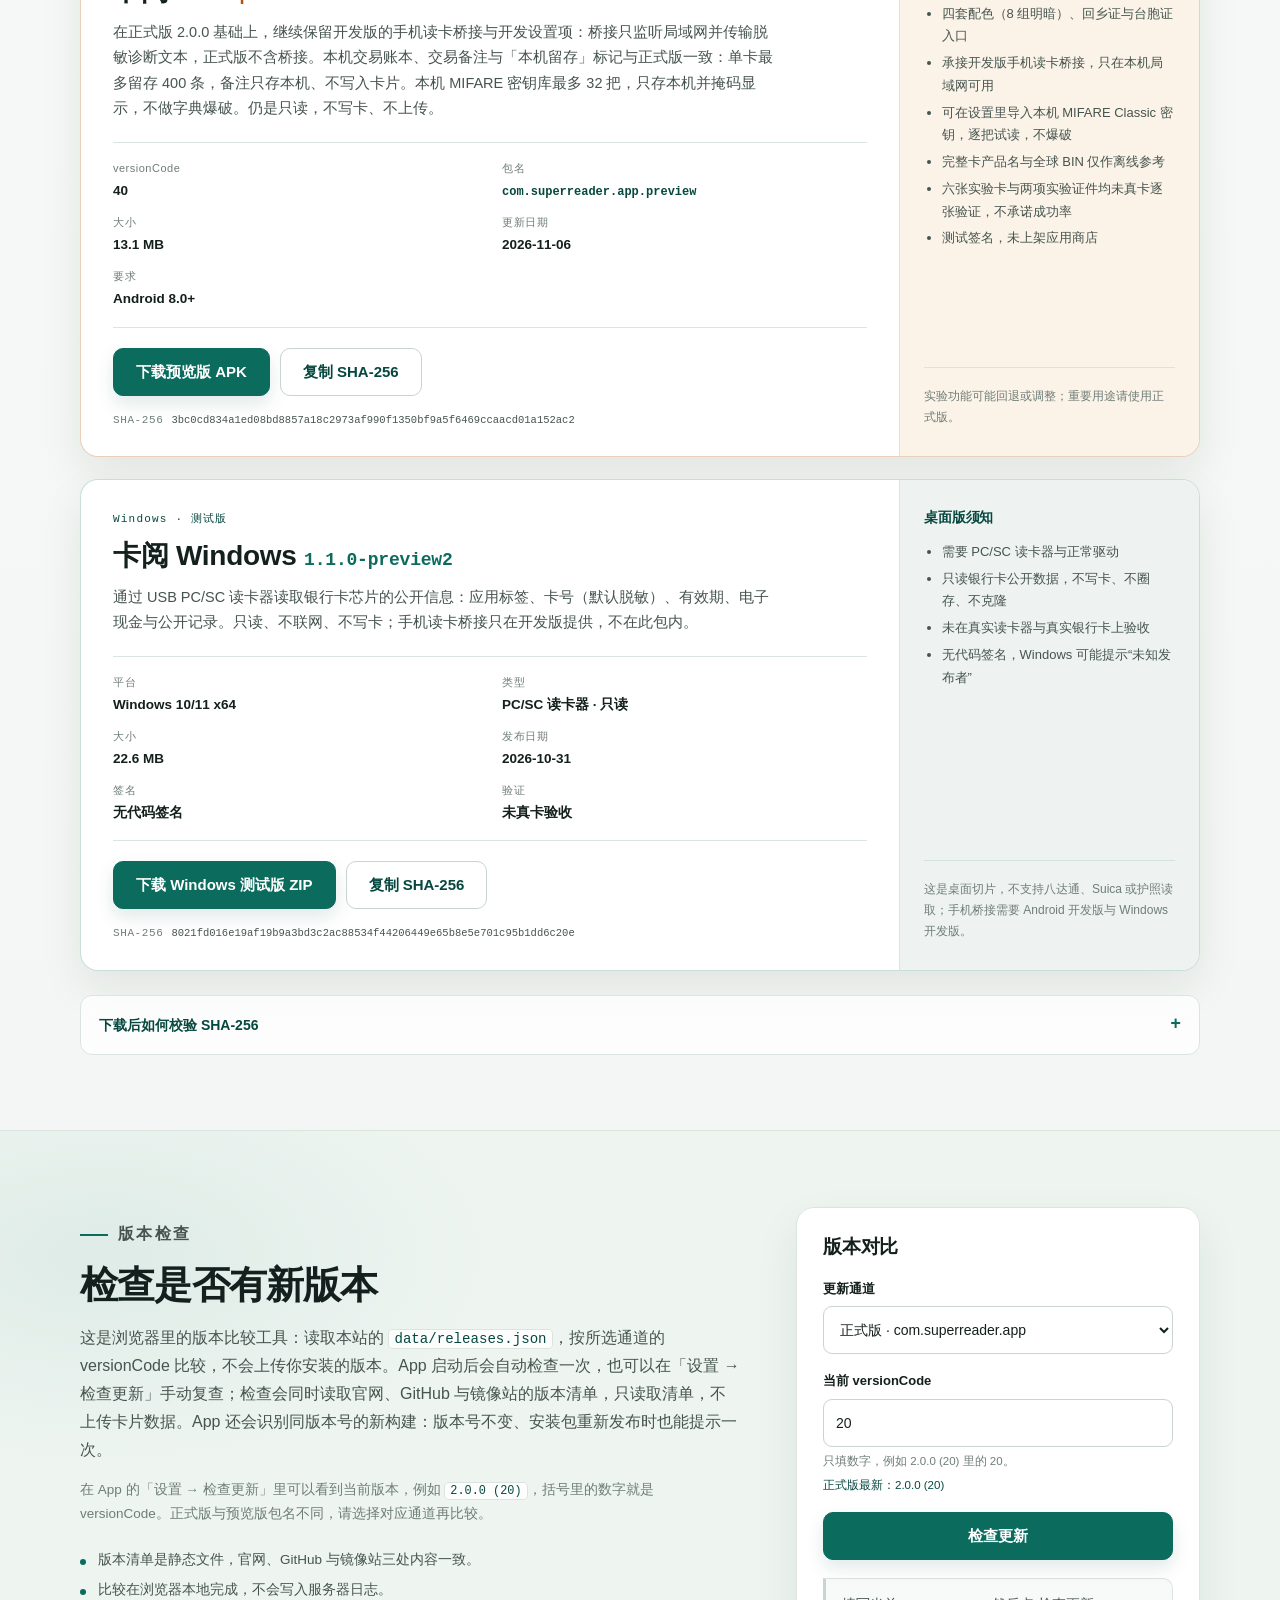
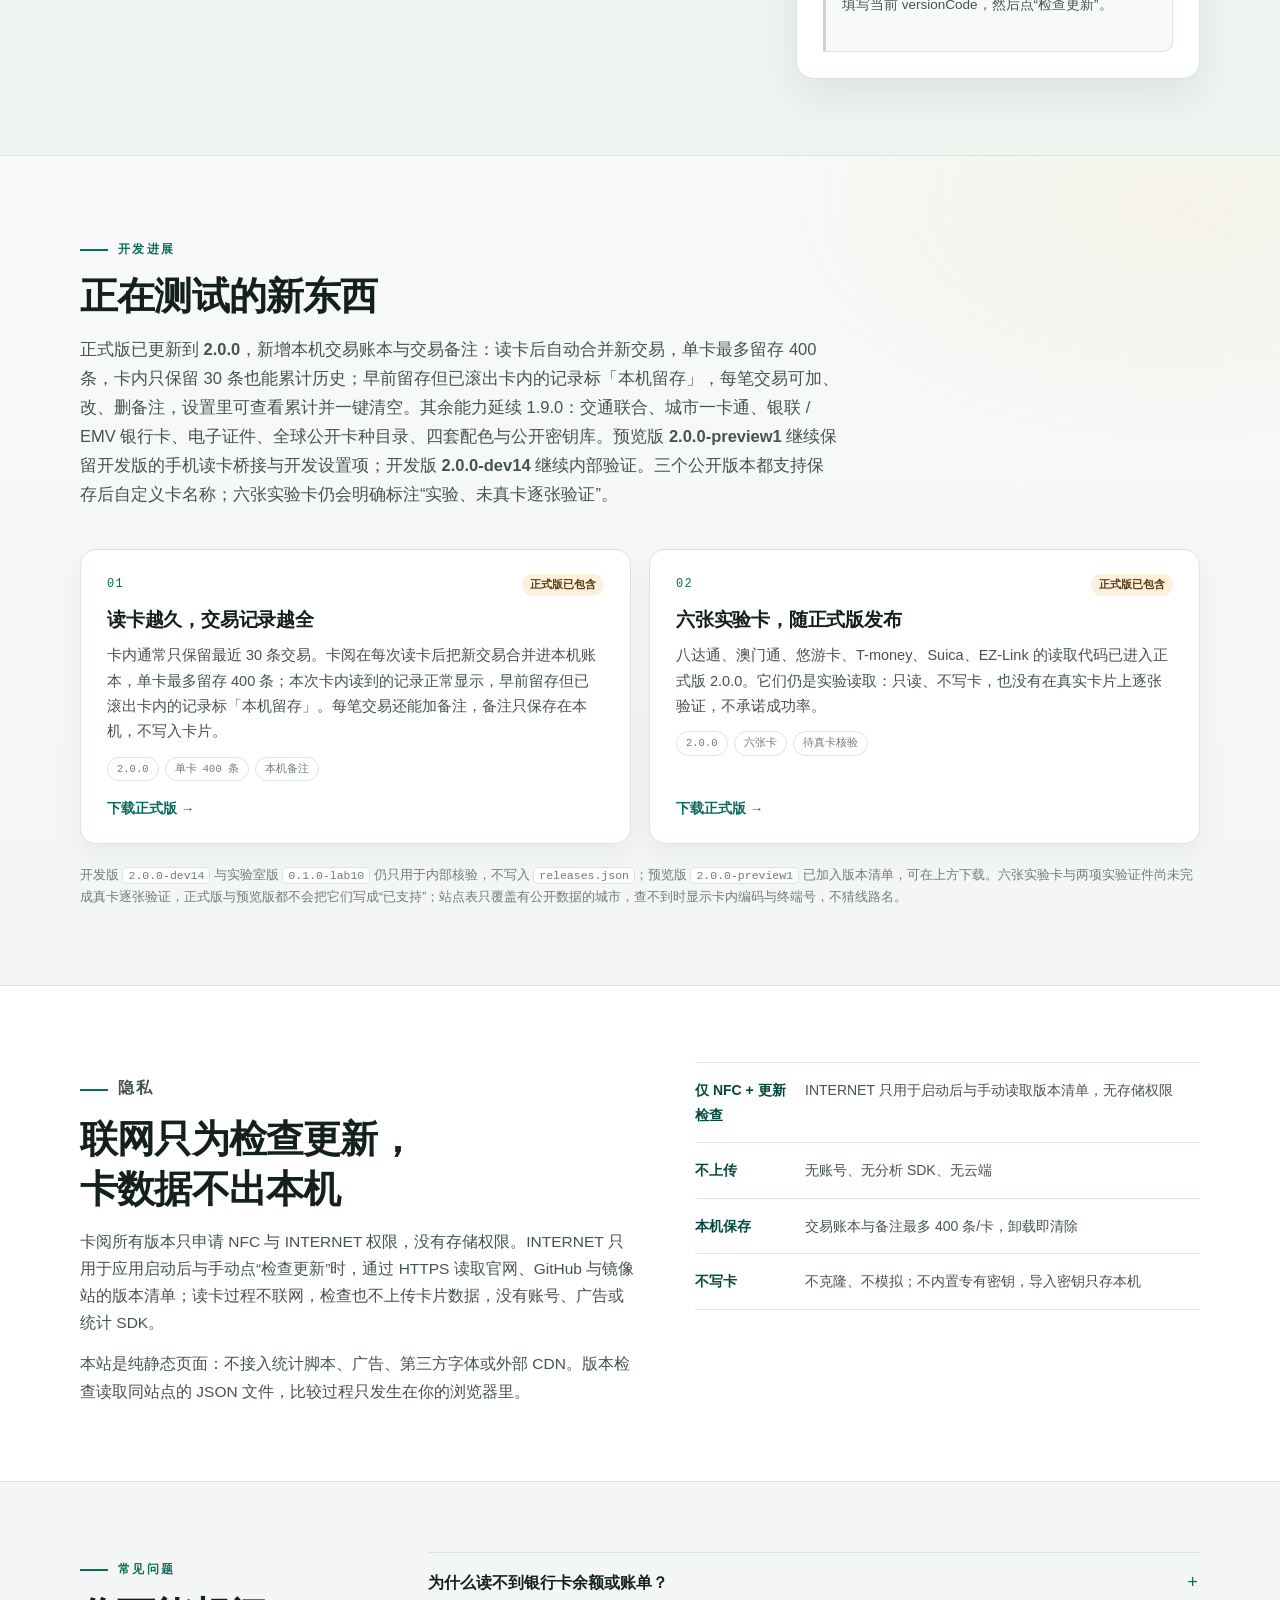
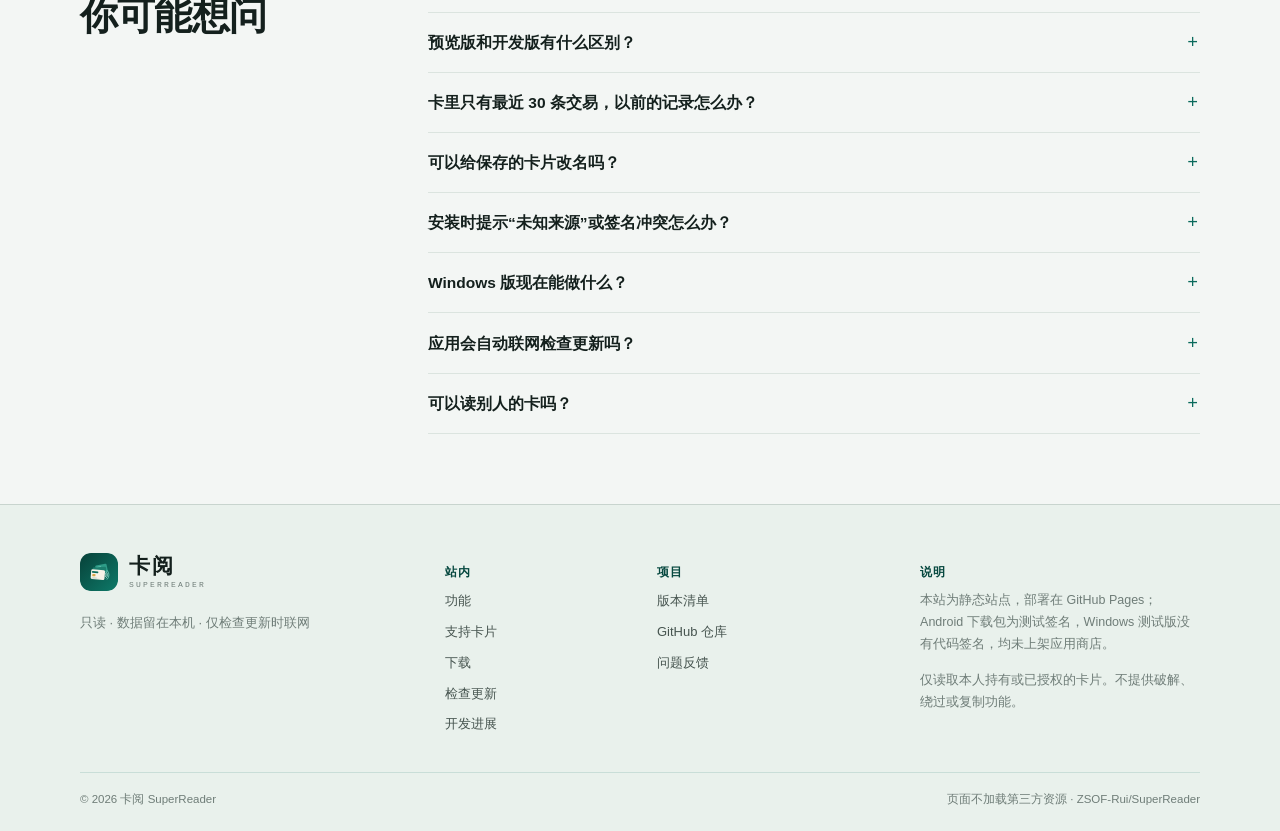
==== commit 66fcefaf: "发布 2.0.0 与 2.0.0-preview1：新增本机交易账本与交易备注 读卡后把新交易合并进本机，单卡最多 400 条，卡内只留最近 30 条也能累计历史；早前记录标“本机留存”，每笔交易可加" ====
--- a/site/index.html
+++ b/site/index.html
@@ -189,7 +189,7 @@
     <header class="section-head">
       <p class="kicker">支持范围</p>
       <h2 id="cards-title">支持哪些卡片</h2>
-      <p>当前正式版 1.9.0 已同步预览版的全部能力：交通联合、城市一卡通、银联 / EMV 银行卡、电子证件、全球公开卡种目录、四套配色，以及回乡证与台胞证两项实验证件；同时包含八达通、澳门通、悠游卡、T-money、Suica、EZ-Link 六张实验卡，以及 ICOCA / PASMO、NETS FlashPay 识别与 SAK 0x28 卡的 MIFARE 兼容区只读回退。本版把换乘 / 免费换乘 / 异地用卡 / 清晨 / 夜间标记扩展到所有交通卡记录，异地用卡也覆盖出租与小额消费；交通卡记录上限从 20 条扩到 30 条，并修正黄山等跨城公交的城市匹配、新增常州地铁按终端号第 5–8 位取站点码。正式版新增本机 MIFARE 密钥库：可导入或粘贴，最多 32 把，只存本机并掩码显示，公开密钥仍排在最前，逐扇区按 Key A / Key B 各试一次，不做字典爆破、不写卡。六张实验卡与两项实验证件均未在真实卡片上逐张验证，不承诺成功率；预览版 1.9.0-preview6 在此基础上继续保留手机读卡桥接与开发设置项。</p>
+      <p>当前正式版 2.0.0 新增本机交易账本：每次读卡后自动合并新交易，单卡最多留存 400 条，卡内只保留最近 30 条也不影响历史累计；早前留存但已滚出卡内的记录标「本机留存」。每笔交易可加、改、删备注（最多 120 字），备注只保存在本机，不写入卡片。设置里可查看累计卡数与交易数，也可一键清空。其余能力延续 1.9.0：交通联合、城市一卡通、银联 / EMV 银行卡、电子证件、全球公开卡种目录、四套配色，以及回乡证与台胞证两项实验证件；六张实验卡、ICOCA / PASMO、NETS FlashPay 识别与 SAK 0x28 卡的 MIFARE 兼容区只读回退继续保留。六张实验卡与两项实验证件均未在真实卡片上逐张验证，不承诺成功率；预览版 2.0.0-preview1 在此基础上继续保留手机读卡桥接与开发设置项。</p>
     </header>
 
     <p class="table-hint">表格可左右滑动查看完整内容。</p>
@@ -252,20 +252,20 @@
     <div class="download-panel" data-channel="stable">
       <div class="download-main">
         <p class="channel-kicker">Android · 正式版</p>
-        <h3>卡阅 <span class="js-version">1.9.0</span></h3>
-        <p>同版本号重发（1.9.0，版本号不变）：启动检查更新现在能识别同版本的新构建，发现更高版本或新构建时弹窗一次；首次启动若已是最新或查询失败，也会短暂提示一次检查结果。该能力从本构建起生效：仍安装上一版同版本号包的用户需要手动下载安装一次，之后才会收到同版本新构建的提示。功能上同步预览版能力：交通联合、城市一卡通、银联 / EMV 银行卡、电子证件、全球公开卡种目录与四套配色，以及回乡证与台胞证两项实验证件。本版把换乘 / 免费换乘 / 异地用卡 / 清晨 / 夜间标记扩展到所有交通卡记录，异地用卡也覆盖出租与小额消费；记录上限扩到 30 条，修正跨城公交城市匹配并新增常州地铁站点规则。正式版新增本机 MIFARE 密钥库：最多 32 把，只存本机、掩码显示，公开密钥仍排在最前。</p>
+        <h3>卡阅 <span class="js-version">2.0.0</span></h3>
+        <p>新增本机交易账本：读卡后自动合并新交易，单卡最多留存 400 条，突破卡内 30 条上限；早前留存但已滚出卡内的记录标「本机留存」。每笔交易可加、改、删备注（最多 120 字），备注只存本机、不写入卡片。设置新增「本机交易累计」入口，可查看累计并可一键清空。其余能力延续 1.9.0：交通联合、城市一卡通、银联 / EMV 银行卡、电子证件、全球公开卡种目录与四套配色，以及回乡证与台胞证两项实验证件；本机 MIFARE 密钥库最多 32 把，只存本机并掩码显示。</p>
         <dl class="download-meta">
-          <div><dt>versionCode</dt><dd class="js-code">19</dd></div>
+          <div><dt>versionCode</dt><dd class="js-code">20</dd></div>
           <div><dt>包名</dt><dd><code class="js-package">com.superreader.app</code></dd></div>
           <div><dt>大小</dt><dd class="js-size">13.1 MB</dd></div>
-          <div><dt>更新日期</dt><dd class="js-date">2026-11-05</dd></div>
+          <div><dt>更新日期</dt><dd class="js-date">2026-11-06</dd></div>
           <div><dt>要求</dt><dd>Android 8.0+</dd></div>
         </dl>
         <div class="download-actions">
-          <a class="btn btn-primary js-download" href="downloads/SuperReader-1.9.0.apk" download>下载正式版 APK</a>
-          <button class="btn btn-quiet copy-sha" type="button" data-sha="6e4fc3262c9e024a0c827f713e2f46d18d5535edec36a1801eb36ea0cfcb7fd1">复制 SHA-256</button>
-        </div>
-        <p class="sha-line"><span>SHA-256</span><code class="js-sha">6e4fc3262c9e024a0c827f713e2f46d18d5535edec36a1801eb36ea0cfcb7fd1</code></p>
+          <a class="btn btn-primary js-download" href="downloads/SuperReader-2.0.0.apk" download>下载正式版 APK</a>
+          <button class="btn btn-quiet copy-sha" type="button" data-sha="0917c8f39158ab1134ff5ba2b4f67686b12d3ead3585261f39f18c8477b7b780">复制 SHA-256</button>
+        </div>
+        <p class="sha-line"><span>SHA-256</span><code class="js-sha">0917c8f39158ab1134ff5ba2b4f67686b12d3ead3585261f39f18c8477b7b780</code></p>
       </div>
       <aside class="download-side">
         <h4>正式版须知</h4>
@@ -283,20 +283,20 @@
     <div class="download-panel is-preview" data-channel="preview">
       <div class="download-main">
         <p class="channel-kicker">Android · 预览版</p>
-        <h3>卡阅 <span class="js-version">1.9.0-preview6</span></h3>
-        <p>同版本号重发（1.9.0-preview6，版本号不变）：启动检查更新现在能识别同版本的新构建，发现更高版本或新构建时弹窗一次；首次启动若已是最新或查询失败，也会短暂提示一次检查结果。该能力从本构建起生效：仍安装上一版同版本号包的用户需要手动下载安装一次，之后才会收到同版本新构建的提示。在正式版 1.9.0 基础上，继续保留开发版的手机读卡桥接与开发设置项：桥接只监听局域网并传输脱敏诊断文本；正式版不含桥接。同步换乘 / 免费换乘 / 异地用卡 / 清晨 / 夜间标记、30 条记录上限、黄山跨城乘车城市修正与常州地铁站点规则。本机 MIFARE 密钥库继续可从设置或实验室导入（最多 32 把，只存本机并掩码显示，不做字典爆破）。仍是只读，不写卡、不上传。</p>
+        <h3>卡阅 <span class="js-version">2.0.0-preview1</span></h3>
+        <p>在正式版 2.0.0 基础上，继续保留开发版的手机读卡桥接与开发设置项：桥接只监听局域网并传输脱敏诊断文本，正式版不含桥接。本机交易账本、交易备注与「本机留存」标记与正式版一致：单卡最多留存 400 条，备注只存本机、不写入卡片。本机 MIFARE 密钥库最多 32 把，只存本机并掩码显示，不做字典爆破。仍是只读，不写卡、不上传。</p>
         <dl class="download-meta">
-          <div><dt>versionCode</dt><dd class="js-code">39</dd></div>
+          <div><dt>versionCode</dt><dd class="js-code">40</dd></div>
           <div><dt>包名</dt><dd><code class="js-package">com.superreader.app.preview</code></dd></div>
           <div><dt>大小</dt><dd class="js-size">13.1 MB</dd></div>
-          <div><dt>更新日期</dt><dd class="js-date">2026-11-05</dd></div>
+          <div><dt>更新日期</dt><dd class="js-date">2026-11-06</dd></div>
           <div><dt>要求</dt><dd>Android 8.0+</dd></div>
         </dl>
         <div class="download-actions">
-          <a class="btn btn-primary js-download" href="downloads/SuperReader-1.9.0-preview6.apk" download>下载预览版 APK</a>
-          <button class="btn btn-quiet copy-sha" type="button" data-sha="7e8447a46104a996aab63865ce0943a5975f1f10eb042091a823624ee37a6d6b">复制 SHA-256</button>
-        </div>
-        <p class="sha-line"><span>SHA-256</span><code class="js-sha">7e8447a46104a996aab63865ce0943a5975f1f10eb042091a823624ee37a6d6b</code></p>
+          <a class="btn btn-primary js-download" href="downloads/SuperReader-2.0.0-preview1.apk" download>下载预览版 APK</a>
+          <button class="btn btn-quiet copy-sha" type="button" data-sha="3bc0cd834a1ed08bd8857a18c2973af990f1350bf9a5f6469ccaacd01a152ac2">复制 SHA-256</button>
+        </div>
+        <p class="sha-line"><span>SHA-256</span><code class="js-sha">3bc0cd834a1ed08bd8857a18c2973af990f1350bf9a5f6469ccaacd01a152ac2</code></p>
       </div>
       <aside class="download-side">
         <h4>预览版须知</h4>
@@ -349,11 +349,11 @@
       <div class="verify-body">
         <p>先把文件名与上方一致，再在文件所在目录运行对应命令。哈希应与页面显示的 64 位字符串完全一致。</p>
         <p><strong>Windows PowerShell</strong></p>
-        <pre><code>Get-FileHash .\SuperReader-1.9.0.apk -Algorithm SHA256
+        <pre><code>Get-FileHash .\SuperReader-2.0.0.apk -Algorithm SHA256
 Get-FileHash .\SuperReader-Windows-1.1.0-preview2-r2.zip -Algorithm SHA256</code></pre>
         <p><strong>macOS / Linux</strong></p>
-        <pre><code>shasum -a 256 SuperReader-1.9.0.apk</code></pre>
-        <p>预览版把文件名换成 <code>SuperReader-1.9.0-preview6.apk</code>。Android 包均为测试签名，Windows 包没有代码签名，均未上架应用商店。安装时系统可能提示“未知来源”或“未知发布者”，这是正常现象；请只从本页或项目 Release 下载。</p>
+        <pre><code>shasum -a 256 SuperReader-2.0.0.apk</code></pre>
+        <p>预览版把文件名换成 <code>SuperReader-2.0.0-preview1.apk</code>。Android 包均为测试签名，Windows 包没有代码签名，均未上架应用商店。安装时系统可能提示“未知来源”或“未知发布者”，这是正常现象；请只从本页或项目 Release 下载。</p>
       </div>
     </details>
   </div>
@@ -365,7 +365,7 @@
       <p class="kicker">版本检查</p>
       <h2 id="update-title">检查是否有新版本</h2>
       <p>这是浏览器里的版本比较工具：读取本站的 <code>data/releases.json</code>，按所选通道的 versionCode 比较，不会上传你安装的版本。App 启动后会自动检查一次，也可以在「设置 → 检查更新」手动复查；检查会同时读取官网、GitHub 与镜像站的版本清单，只读取清单，不上传卡片数据。App 还会识别同版本号的新构建：版本号不变、安装包重新发布时也能提示一次。</p>
-      <p class="hint">在 App 的「设置 → 检查更新」里可以看到当前版本，例如 <code>1.9.0 (19)</code>，括号里的数字就是 versionCode。正式版与预览版包名不同，请选择对应通道再比较。</p>
+      <p class="hint">在 App 的「设置 → 检查更新」里可以看到当前版本，例如 <code>2.0.0 (20)</code>，括号里的数字就是 versionCode。正式版与预览版包名不同，请选择对应通道再比较。</p>
       <ul class="update-points">
         <li>版本清单是静态文件，官网、GitHub 与镜像站三处内容一致。</li>
         <li>比较在浏览器本地完成，不会写入服务器日志。</li>
@@ -384,10 +384,10 @@
         </div>
         <div class="field">
           <label for="current-code">当前 versionCode</label>
-          <input id="current-code" name="currentCode" type="number" min="1" step="1" inputmode="numeric" value="18" required>
-          <p class="field-hint">只填数字，例如 1.9.0 (19) 里的 19。</p>
-        </div>
-        <p class="channel-hint" id="channel-hint">正式版最新：1.9.0 (19) · 预览版最新：1.9.0-preview6 (39)</p>
+          <input id="current-code" name="currentCode" type="number" min="1" step="1" inputmode="numeric" value="19" required>
+          <p class="field-hint">只填数字，例如 2.0.0 (20) 里的 20。</p>
+        </div>
+        <p class="channel-hint" id="channel-hint">正式版最新：2.0.0 (20) · 预览版最新：2.0.0-preview1 (40)</p>
         <button class="btn btn-primary btn-block" type="submit" id="update-submit">检查更新</button>
       </form>
       <div class="update-result" id="update-result" role="status" aria-live="polite">
@@ -403,28 +403,28 @@
     <header class="section-head">
       <p class="kicker">开发进展</p>
       <h2 id="roadmap-title">正在测试的新东西</h2>
-      <p>正式版已更新到 <strong>1.9.0</strong>，承接预览版的四套配色、回乡证与台胞证两项实验证件、全球公开卡种目录与公开密钥库，并把换乘 / 免费换乘 / 异地用卡 / 清晨 / 夜间标记扩展到所有交通卡记录；异地用卡也覆盖出租与小额消费。本版同时把交通卡记录上限扩到 30 条，修正黄山等跨城公交的城市匹配，新增常州地铁按终端号第 5–8 位取站点码，并在正式版加入本机 MIFARE 密钥库。预览版 <strong>1.9.0-preview6</strong> 继续保留开发版的手机读卡桥接与开发设置项；开发版 <strong>1.9.0-dev13</strong> 继续内部验证。三个公开版本都支持保存后自定义卡名称，结果页标题优先显示自定义名；六张实验卡仍会明确标注“实验、未真卡逐张验证”。</p>
+      <p>正式版已更新到 <strong>2.0.0</strong>，新增本机交易账本与交易备注：读卡后自动合并新交易，单卡最多留存 400 条，卡内只保留 30 条也能累计历史；早前留存但已滚出卡内的记录标「本机留存」，每笔交易可加、改、删备注，设置里可查看累计并一键清空。其余能力延续 1.9.0：交通联合、城市一卡通、银联 / EMV 银行卡、电子证件、全球公开卡种目录、四套配色与公开密钥库。预览版 <strong>2.0.0-preview1</strong> 继续保留开发版的手机读卡桥接与开发设置项；开发版 <strong>2.0.0-dev14</strong> 继续内部验证。三个公开版本都支持保存后自定义卡名称；六张实验卡仍会明确标注“实验、未真卡逐张验证”。</p>
     </header>
 
     <div class="roadmap-grid">
       <article class="roadmap-card">
-        <div class="roadmap-top"><span class="roadmap-no">01</span><span class="badge badge-internal">预览版已包含</span></div>
-        <h3>四套配色，收进设置菜单</h3>
-        <p>正式版、预览版与开发版都提供松岚、墨檀、曜石、霁青四套配色，每套都有浅色与深色，共 8 组。主题只改变颜色，不改字体、圆角与页面结构；入口收在外观设置里，不占用设置页顶部空间。</p>
-        <p class="tag-line"><span>1.9.0</span><span>8 组配色</span><span>设置内切换</span></p>
-        <a class="roadmap-link" href="#download">下载预览版 <span aria-hidden="true">→</span></a>
+        <div class="roadmap-top"><span class="roadmap-no">01</span><span class="badge badge-internal">正式版已包含</span></div>
+        <h3>读卡越久，交易记录越全</h3>
+        <p>卡内通常只保留最近 30 条交易。卡阅在每次读卡后把新交易合并进本机账本，单卡最多留存 400 条；本次卡内读到的记录正常显示，早前留存但已滚出卡内的记录标「本机留存」。每笔交易还能加备注，备注只保存在本机，不写入卡片。</p>
+        <p class="tag-line"><span>2.0.0</span><span>单卡 400 条</span><span>本机备注</span></p>
+        <a class="roadmap-link" href="#download">下载正式版 <span aria-hidden="true">→</span></a>
       </article>
 
       <article class="roadmap-card">
         <div class="roadmap-top"><span class="roadmap-no">02</span><span class="badge badge-internal">正式版已包含</span></div>
         <h3>六张实验卡，随正式版发布</h3>
-        <p>八达通、澳门通、悠游卡、T-money、Suica、EZ-Link 的读取代码已进入正式版 1.9.0。它们仍是实验读取：只读、不写卡，也没有在真实卡片上逐张验证，不承诺成功率。</p>
-        <p class="tag-line"><span>1.9.0</span><span>六张卡</span><span>待真卡核验</span></p>
+        <p>八达通、澳门通、悠游卡、T-money、Suica、EZ-Link 的读取代码已进入正式版 2.0.0。它们仍是实验读取：只读、不写卡，也没有在真实卡片上逐张验证，不承诺成功率。</p>
+        <p class="tag-line"><span>2.0.0</span><span>六张卡</span><span>待真卡核验</span></p>
         <a class="roadmap-link" href="#download">下载正式版 <span aria-hidden="true">→</span></a>
       </article>
     </div>
 
-    <p class="roadmap-note">开发版 <code>1.9.0-dev13</code> 与实验室版 <code>0.1.0-lab9</code> 仍只用于内部核验，不写入 <code>releases.json</code>；预览版 <code>1.9.0-preview6</code> 已加入版本清单，可在上方下载。六张实验卡与两项实验证件尚未完成真卡逐张验证，正式版与预览版都不会把它们写成“已支持”；站点表只覆盖有公开数据的城市，查不到时显示卡内编码与终端号，不猜线路名。</p>
+    <p class="roadmap-note">开发版 <code>2.0.0-dev14</code> 与实验室版 <code>0.1.0-lab10</code> 仍只用于内部核验，不写入 <code>releases.json</code>；预览版 <code>2.0.0-preview1</code> 已加入版本清单，可在上方下载。六张实验卡与两项实验证件尚未完成真卡逐张验证，正式版与预览版都不会把它们写成“已支持”；站点表只覆盖有公开数据的城市，查不到时显示卡内编码与终端号，不猜线路名。</p>
   </div>
 </section>
 
@@ -439,7 +439,7 @@
     <ul class="privacy-list">
       <li><strong>仅 NFC + 更新检查</strong><span>INTERNET 只用于启动后与手动读取版本清单，无存储权限</span></li>
       <li><strong>不上传</strong><span>无账号、无分析 SDK、无云端</span></li>
-      <li><strong>本机保存</strong><span>历史最多 30 条，卸载即清除</span></li>
+      <li><strong>本机保存</strong><span>交易账本与备注最多 400 条/卡，卸载即清除</span></li>
       <li><strong>不写卡</strong><span>不克隆、不模拟；不内置专有密钥，导入密钥只存本机</span></li>
     </ul>
   </div>
@@ -458,7 +458,11 @@
       </details>
       <details>
         <summary>预览版和开发版有什么区别？</summary>
-        <p>正式版 1.9.0 已同步预览版的四套配色、回乡证与台胞证两项实验证件、全球公开卡种目录与六张实验卡，并把换乘 / 异地用卡等标记扩展到所有交通卡记录；本机 MIFARE 密钥库也已进入正式版。预览版 1.9.0-preview6 在此基础上继续保留开发版的手机读卡桥接与开发设置项，使用独立包名，可与正式版共存。开发版 1.9.0-dev13 与实验室版 0.1.0-lab9 继续内部验证，不公开分发。实验卡与两项实验证件都尚未真卡逐张验证。</p>
+        <p>正式版 2.0.0 包含本机交易账本、交易备注、四套配色、回乡证与台胞证两项实验证件、全球公开卡种目录与六张实验卡，也包括本机 MIFARE 密钥库。预览版 2.0.0-preview1 在此基础上继续保留开发版的手机读卡桥接与开发设置项，使用独立包名，可与正式版共存。开发版 2.0.0-dev14 与实验室版 0.1.0-lab10 继续内部验证，不公开分发。实验卡与两项实验证件都尚未真卡逐张验证。</p>
+      </details>
+      <details>
+        <summary>卡里只有最近 30 条交易，以前的记录怎么办？</summary>
+        <p>每次读卡后，卡阅会把本次读到的新交易合并进本机账本，单卡最多留存 400 条。之后即使这些记录被新交易挤出卡片，仍会以「本机留存」标记显示在结果页；结果页顶部会写明卡内本次读到多少条、另有条来自本机累计。账本与备注只保存在本机，可在「设置 → 本机交易累计」查看或一键清空，卸载应用也会全部删除。</p>
       </details>
       <details>
         <summary>可以给保存的卡片改名吗？</summary>
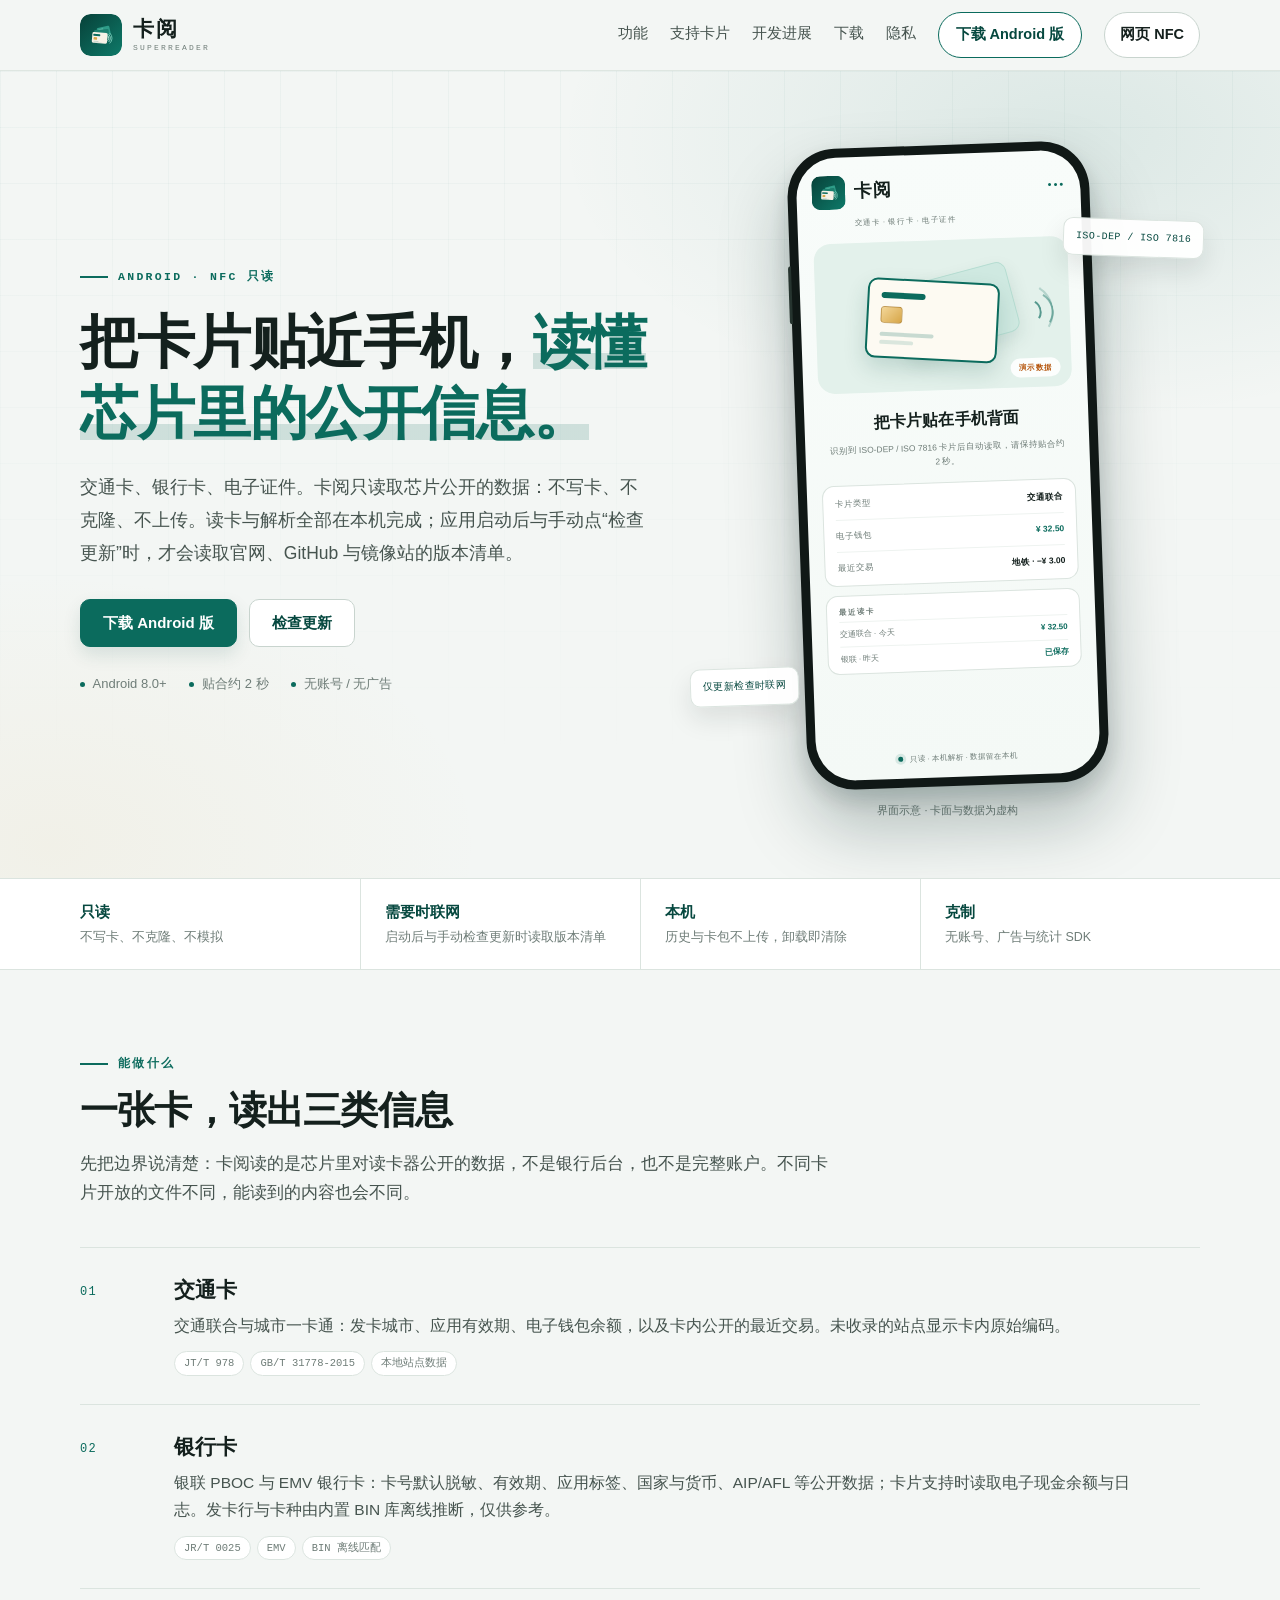
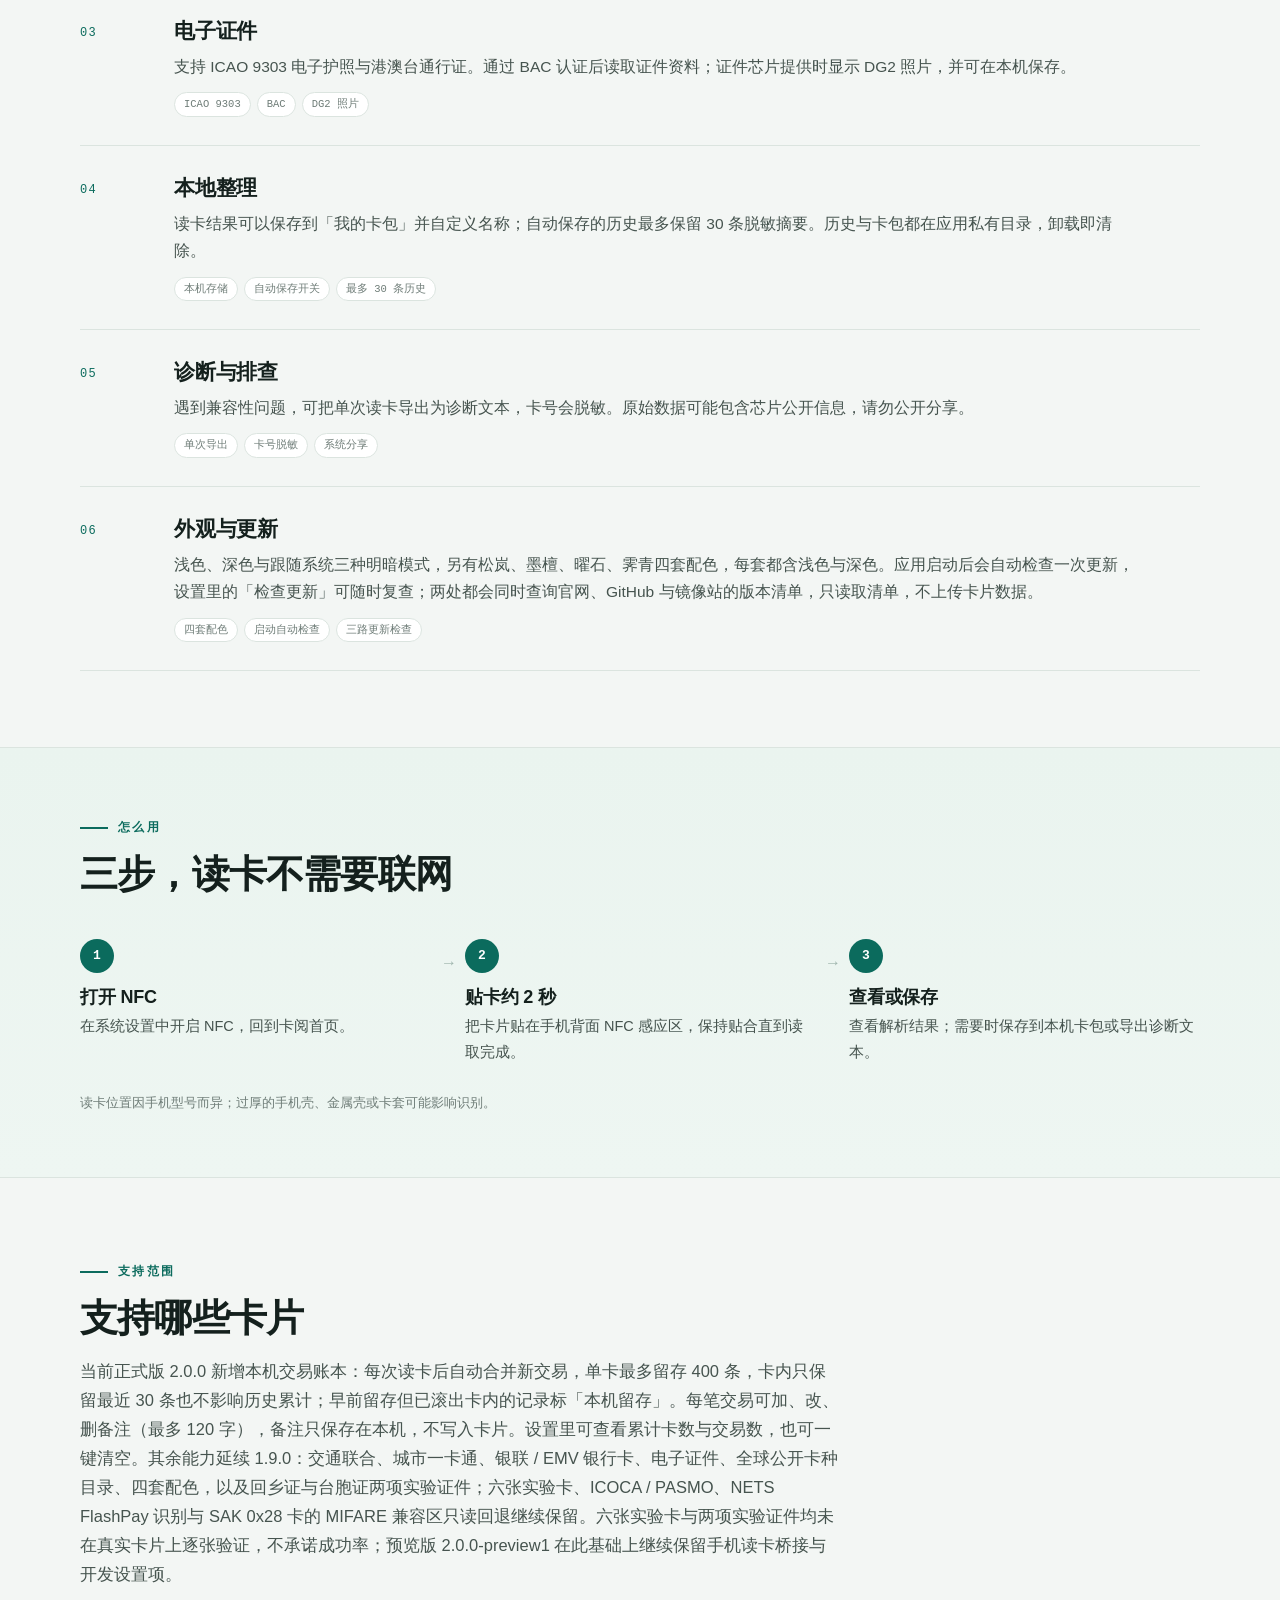
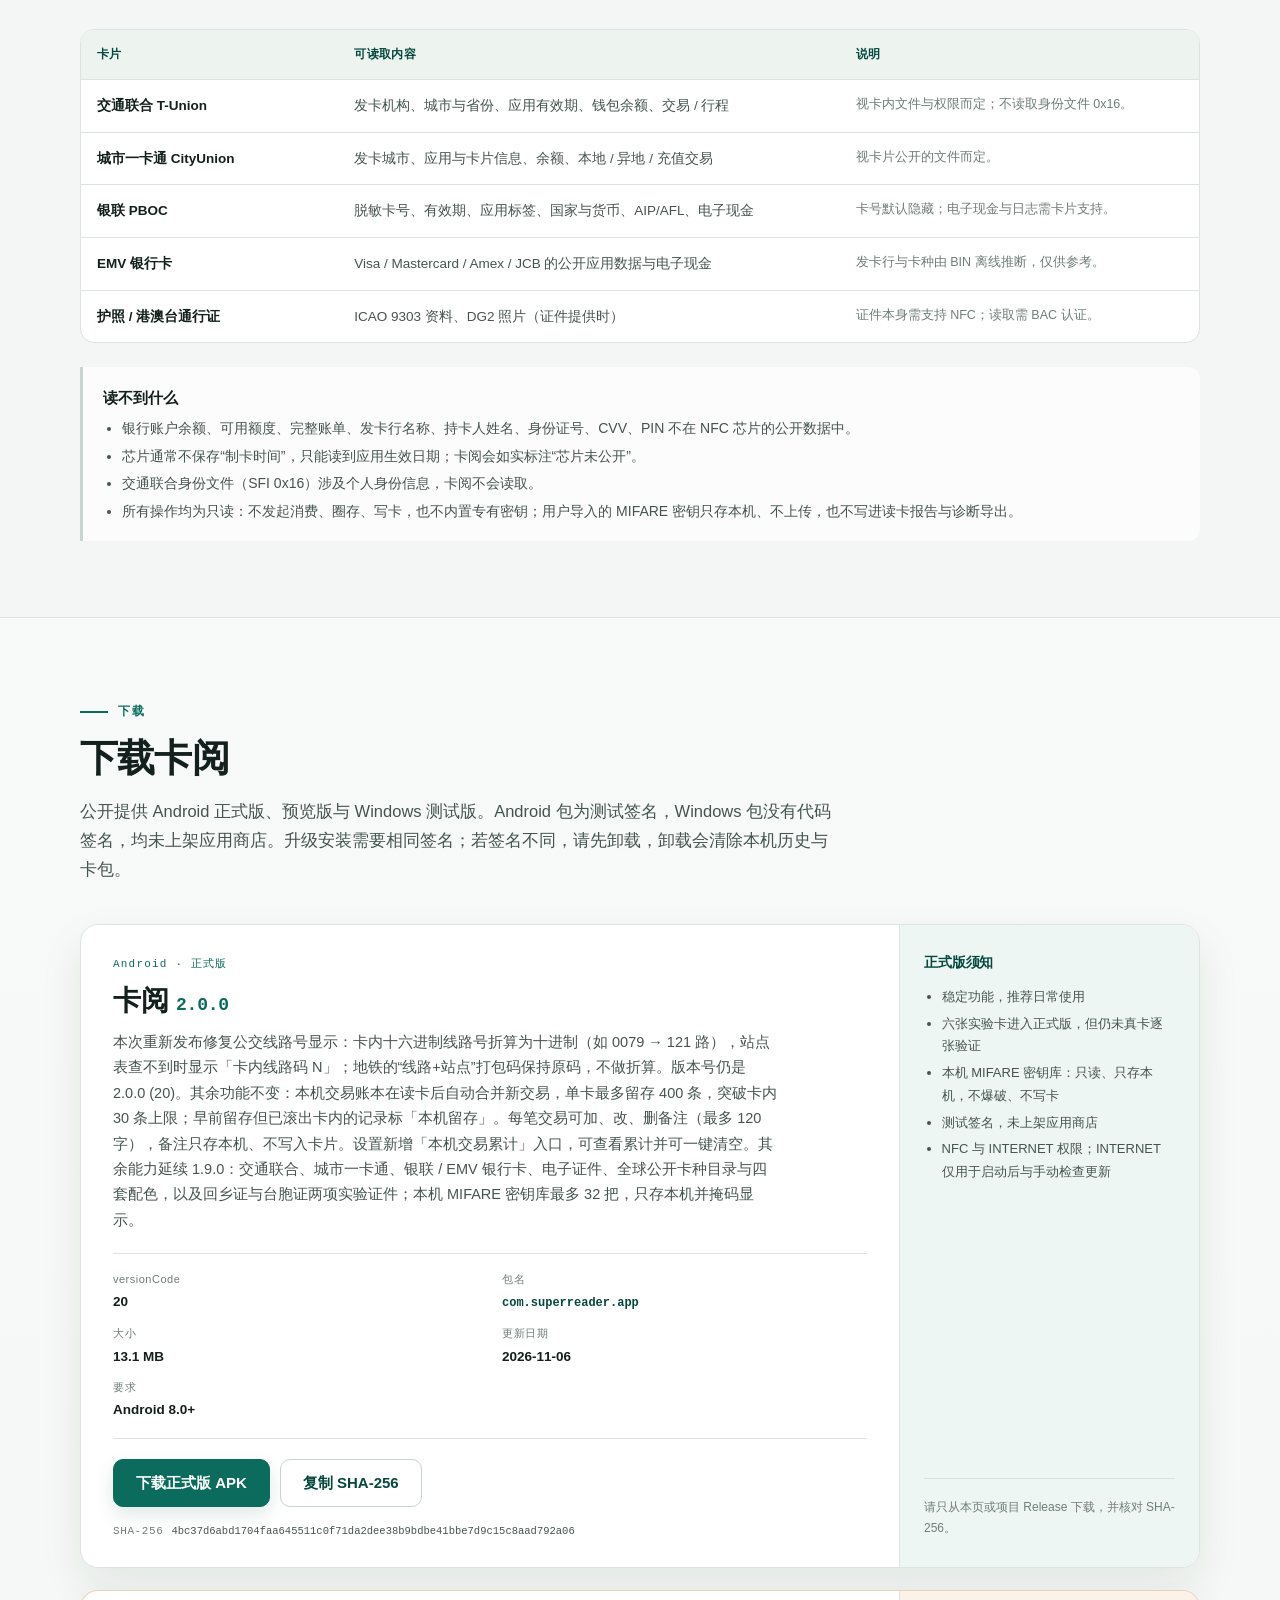
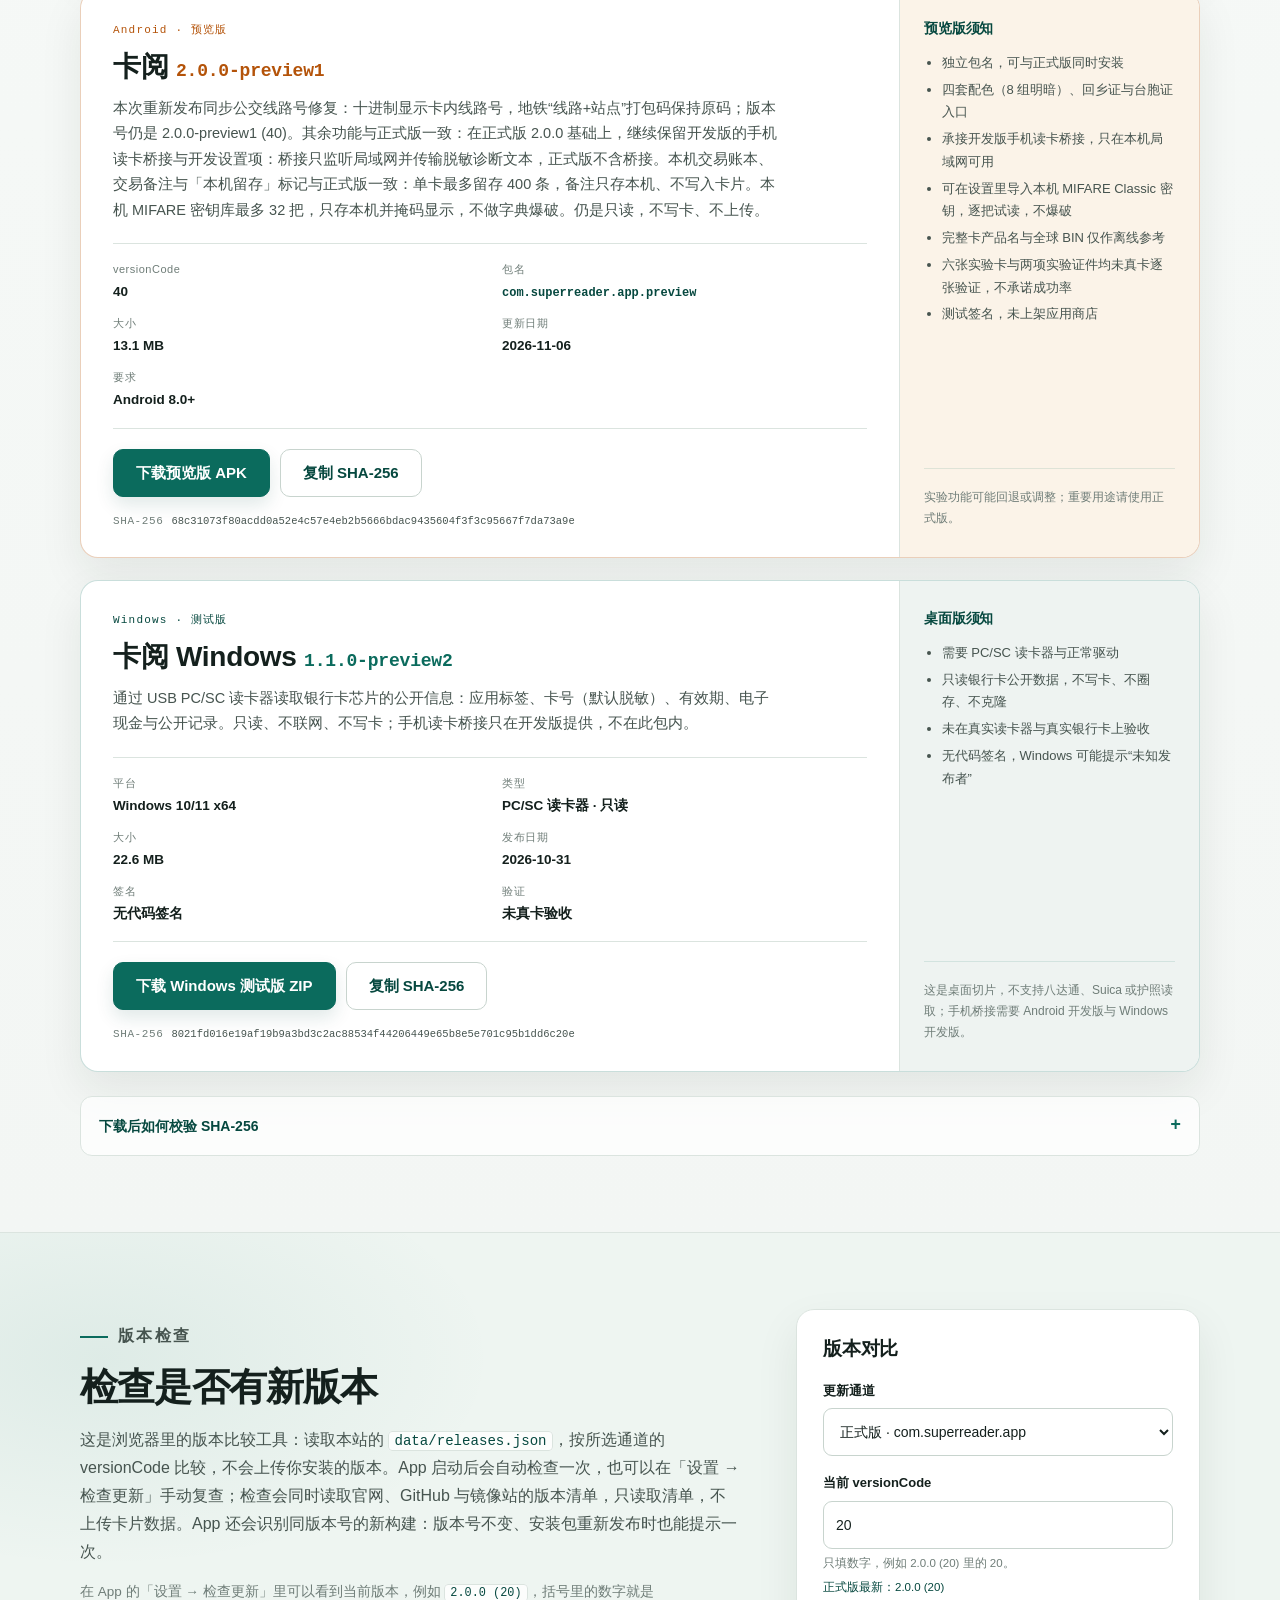
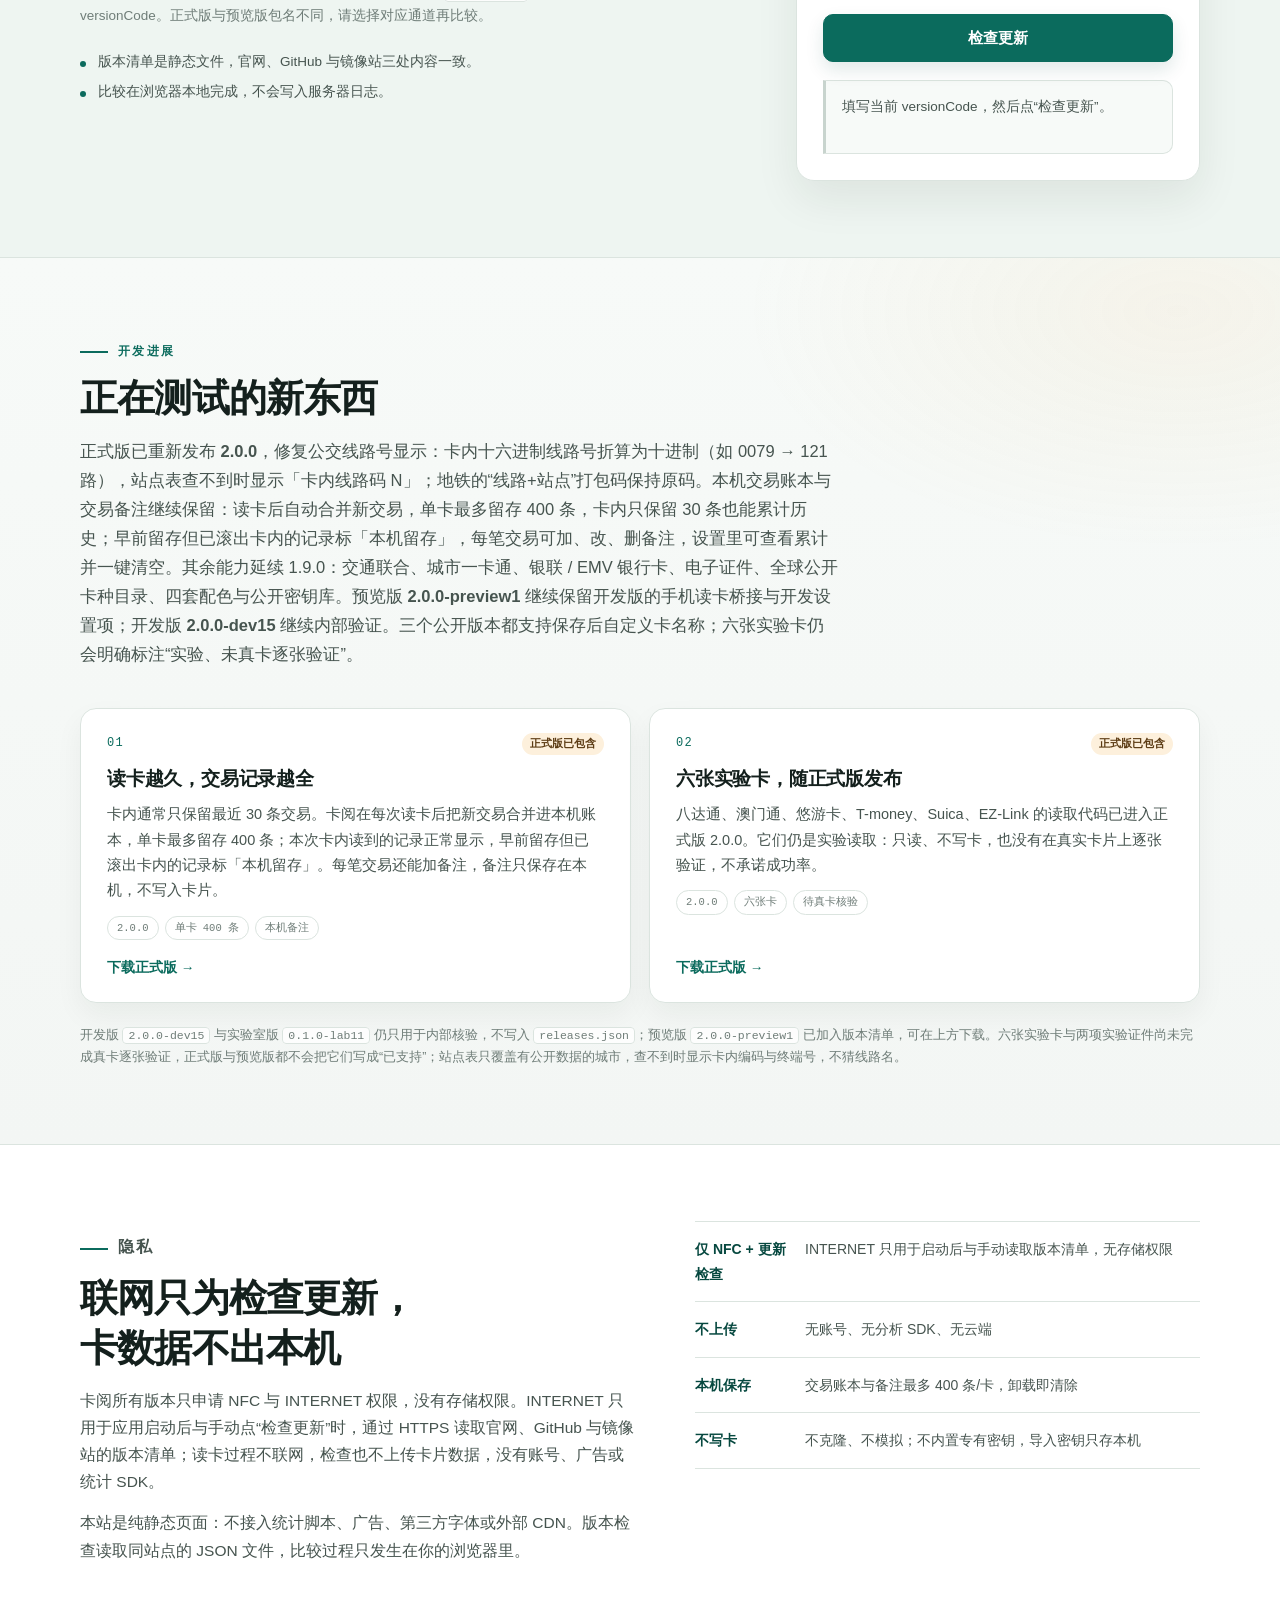
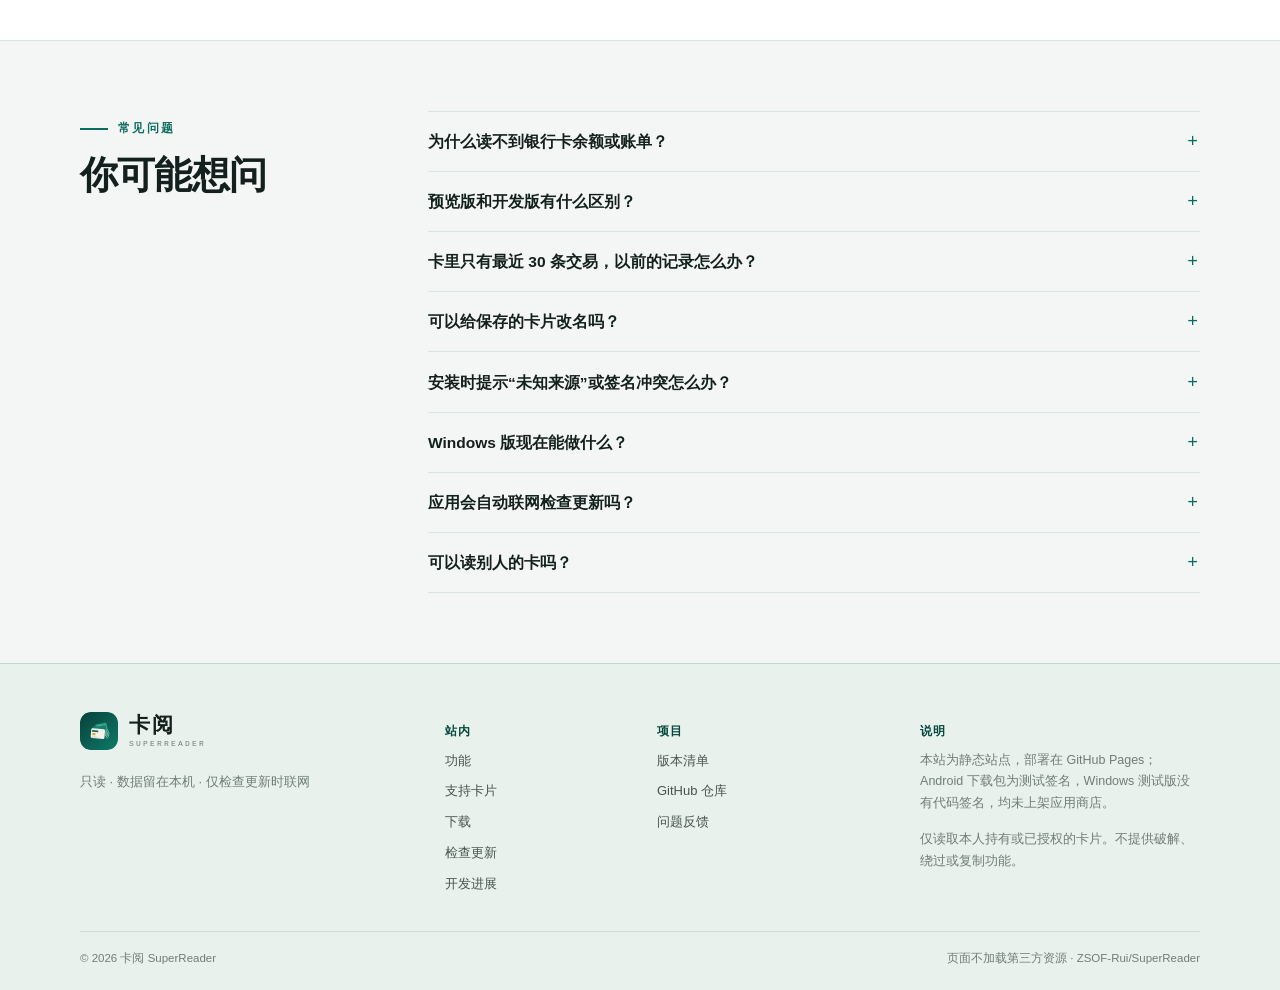
==== commit 7ee28985: "同版本重发 2.0.0 与 2.0.0-preview1：修复公交线路号显示并新增网页 NFC 入口 - 公交线路号按十六进制折算为十进制，站点表未命中时显示“卡内线路码 N”；地铁打包码保持原码 -" ====
--- a/site/index.html
+++ b/site/index.html
@@ -31,6 +31,7 @@
       <a href="#download">下载</a>
       <a href="#privacy">隐私</a>
       <a class="nav-cta" href="#download">下载 Android 版</a>
+      <a class="nav-nfc" href="lab/web-nfc.html">网页 NFC</a>
     </nav>
   </div>
   <div class="scroll-meter" aria-hidden="true"></div>
@@ -253,7 +254,7 @@
       <div class="download-main">
         <p class="channel-kicker">Android · 正式版</p>
         <h3>卡阅 <span class="js-version">2.0.0</span></h3>
-        <p>新增本机交易账本：读卡后自动合并新交易，单卡最多留存 400 条，突破卡内 30 条上限；早前留存但已滚出卡内的记录标「本机留存」。每笔交易可加、改、删备注（最多 120 字），备注只存本机、不写入卡片。设置新增「本机交易累计」入口，可查看累计并可一键清空。其余能力延续 1.9.0：交通联合、城市一卡通、银联 / EMV 银行卡、电子证件、全球公开卡种目录与四套配色，以及回乡证与台胞证两项实验证件；本机 MIFARE 密钥库最多 32 把，只存本机并掩码显示。</p>
+        <p>本次重新发布修复公交线路号显示：卡内十六进制线路号折算为十进制（如 0079 → 121 路），站点表查不到时显示「卡内线路码 N」；地铁的“线路+站点”打包码保持原码，不做折算。版本号仍是 2.0.0 (20)。其余功能不变：本机交易账本在读卡后自动合并新交易，单卡最多留存 400 条，突破卡内 30 条上限；早前留存但已滚出卡内的记录标「本机留存」。每笔交易可加、改、删备注（最多 120 字），备注只存本机、不写入卡片。设置新增「本机交易累计」入口，可查看累计并可一键清空。其余能力延续 1.9.0：交通联合、城市一卡通、银联 / EMV 银行卡、电子证件、全球公开卡种目录与四套配色，以及回乡证与台胞证两项实验证件；本机 MIFARE 密钥库最多 32 把，只存本机并掩码显示。</p>
         <dl class="download-meta">
           <div><dt>versionCode</dt><dd class="js-code">20</dd></div>
           <div><dt>包名</dt><dd><code class="js-package">com.superreader.app</code></dd></div>
@@ -263,9 +264,9 @@
         </dl>
         <div class="download-actions">
           <a class="btn btn-primary js-download" href="downloads/SuperReader-2.0.0.apk" download>下载正式版 APK</a>
-          <button class="btn btn-quiet copy-sha" type="button" data-sha="0917c8f39158ab1134ff5ba2b4f67686b12d3ead3585261f39f18c8477b7b780">复制 SHA-256</button>
-        </div>
-        <p class="sha-line"><span>SHA-256</span><code class="js-sha">0917c8f39158ab1134ff5ba2b4f67686b12d3ead3585261f39f18c8477b7b780</code></p>
+          <button class="btn btn-quiet copy-sha" type="button" data-sha="4bc37d6abd1704faa645511c0f71da2dee38b9bdbe41bbe7d9c15c8aad792a06">复制 SHA-256</button>
+        </div>
+        <p class="sha-line"><span>SHA-256</span><code class="js-sha">4bc37d6abd1704faa645511c0f71da2dee38b9bdbe41bbe7d9c15c8aad792a06</code></p>
       </div>
       <aside class="download-side">
         <h4>正式版须知</h4>
@@ -284,7 +285,7 @@
       <div class="download-main">
         <p class="channel-kicker">Android · 预览版</p>
         <h3>卡阅 <span class="js-version">2.0.0-preview1</span></h3>
-        <p>在正式版 2.0.0 基础上，继续保留开发版的手机读卡桥接与开发设置项：桥接只监听局域网并传输脱敏诊断文本，正式版不含桥接。本机交易账本、交易备注与「本机留存」标记与正式版一致：单卡最多留存 400 条，备注只存本机、不写入卡片。本机 MIFARE 密钥库最多 32 把，只存本机并掩码显示，不做字典爆破。仍是只读，不写卡、不上传。</p>
+        <p>本次重新发布同步公交线路号修复：十进制显示卡内线路号，地铁“线路+站点”打包码保持原码；版本号仍是 2.0.0-preview1 (40)。其余功能与正式版一致：在正式版 2.0.0 基础上，继续保留开发版的手机读卡桥接与开发设置项：桥接只监听局域网并传输脱敏诊断文本，正式版不含桥接。本机交易账本、交易备注与「本机留存」标记与正式版一致：单卡最多留存 400 条，备注只存本机、不写入卡片。本机 MIFARE 密钥库最多 32 把，只存本机并掩码显示，不做字典爆破。仍是只读，不写卡、不上传。</p>
         <dl class="download-meta">
           <div><dt>versionCode</dt><dd class="js-code">40</dd></div>
           <div><dt>包名</dt><dd><code class="js-package">com.superreader.app.preview</code></dd></div>
@@ -294,9 +295,9 @@
         </dl>
         <div class="download-actions">
           <a class="btn btn-primary js-download" href="downloads/SuperReader-2.0.0-preview1.apk" download>下载预览版 APK</a>
-          <button class="btn btn-quiet copy-sha" type="button" data-sha="3bc0cd834a1ed08bd8857a18c2973af990f1350bf9a5f6469ccaacd01a152ac2">复制 SHA-256</button>
-        </div>
-        <p class="sha-line"><span>SHA-256</span><code class="js-sha">3bc0cd834a1ed08bd8857a18c2973af990f1350bf9a5f6469ccaacd01a152ac2</code></p>
+          <button class="btn btn-quiet copy-sha" type="button" data-sha="68c31073f80acdd0a52e4c57e4eb2b5666bdac9435604f3f3c95667f7da73a9e">复制 SHA-256</button>
+        </div>
+        <p class="sha-line"><span>SHA-256</span><code class="js-sha">68c31073f80acdd0a52e4c57e4eb2b5666bdac9435604f3f3c95667f7da73a9e</code></p>
       </div>
       <aside class="download-side">
         <h4>预览版须知</h4>
@@ -403,7 +404,7 @@
     <header class="section-head">
       <p class="kicker">开发进展</p>
       <h2 id="roadmap-title">正在测试的新东西</h2>
-      <p>正式版已更新到 <strong>2.0.0</strong>，新增本机交易账本与交易备注：读卡后自动合并新交易，单卡最多留存 400 条，卡内只保留 30 条也能累计历史；早前留存但已滚出卡内的记录标「本机留存」，每笔交易可加、改、删备注，设置里可查看累计并一键清空。其余能力延续 1.9.0：交通联合、城市一卡通、银联 / EMV 银行卡、电子证件、全球公开卡种目录、四套配色与公开密钥库。预览版 <strong>2.0.0-preview1</strong> 继续保留开发版的手机读卡桥接与开发设置项；开发版 <strong>2.0.0-dev14</strong> 继续内部验证。三个公开版本都支持保存后自定义卡名称；六张实验卡仍会明确标注“实验、未真卡逐张验证”。</p>
+      <p>正式版已重新发布 <strong>2.0.0</strong>，修复公交线路号显示：卡内十六进制线路号折算为十进制（如 0079 → 121 路），站点表查不到时显示「卡内线路码 N」；地铁的“线路+站点”打包码保持原码。本机交易账本与交易备注继续保留：读卡后自动合并新交易，单卡最多留存 400 条，卡内只保留 30 条也能累计历史；早前留存但已滚出卡内的记录标「本机留存」，每笔交易可加、改、删备注，设置里可查看累计并一键清空。其余能力延续 1.9.0：交通联合、城市一卡通、银联 / EMV 银行卡、电子证件、全球公开卡种目录、四套配色与公开密钥库。预览版 <strong>2.0.0-preview1</strong> 继续保留开发版的手机读卡桥接与开发设置项；开发版 <strong>2.0.0-dev15</strong> 继续内部验证。三个公开版本都支持保存后自定义卡名称；六张实验卡仍会明确标注“实验、未真卡逐张验证”。</p>
     </header>
 
     <div class="roadmap-grid">
@@ -424,7 +425,7 @@
       </article>
     </div>
 
-    <p class="roadmap-note">开发版 <code>2.0.0-dev14</code> 与实验室版 <code>0.1.0-lab10</code> 仍只用于内部核验，不写入 <code>releases.json</code>；预览版 <code>2.0.0-preview1</code> 已加入版本清单，可在上方下载。六张实验卡与两项实验证件尚未完成真卡逐张验证，正式版与预览版都不会把它们写成“已支持”；站点表只覆盖有公开数据的城市，查不到时显示卡内编码与终端号，不猜线路名。</p>
+    <p class="roadmap-note">开发版 <code>2.0.0-dev15</code> 与实验室版 <code>0.1.0-lab11</code> 仍只用于内部核验，不写入 <code>releases.json</code>；预览版 <code>2.0.0-preview1</code> 已加入版本清单，可在上方下载。六张实验卡与两项实验证件尚未完成真卡逐张验证，正式版与预览版都不会把它们写成“已支持”；站点表只覆盖有公开数据的城市，查不到时显示卡内编码与终端号，不猜线路名。</p>
   </div>
 </section>
 
@@ -458,7 +459,7 @@
       </details>
       <details>
         <summary>预览版和开发版有什么区别？</summary>
-        <p>正式版 2.0.0 包含本机交易账本、交易备注、四套配色、回乡证与台胞证两项实验证件、全球公开卡种目录与六张实验卡，也包括本机 MIFARE 密钥库。预览版 2.0.0-preview1 在此基础上继续保留开发版的手机读卡桥接与开发设置项，使用独立包名，可与正式版共存。开发版 2.0.0-dev14 与实验室版 0.1.0-lab10 继续内部验证，不公开分发。实验卡与两项实验证件都尚未真卡逐张验证。</p>
+        <p>正式版 2.0.0 包含公交线路号十进制显示、本机交易账本、交易备注、四套配色、回乡证与台胞证两项实验证件、全球公开卡种目录与六张实验卡，也包括本机 MIFARE 密钥库。预览版 2.0.0-preview1 在此基础上继续保留开发版的手机读卡桥接与开发设置项，使用独立包名，可与正式版共存。开发版 2.0.0-dev15 与实验室版 0.1.0-lab11 继续内部验证，不公开分发。实验卡与两项实验证件都尚未真卡逐张验证。</p>
       </details>
       <details>
         <summary>卡里只有最近 30 条交易，以前的记录怎么办？</summary>
--- a/site/assets/styles.css
+++ b/site/assets/styles.css
@@ -209,6 +209,21 @@
   border-color: var(--pine-deep);
   transform: translateY(-1px);
   box-shadow: 0 7px 16px rgba(6, 72, 63, .16);
+}
+.site-nav .nav-nfc {
+  padding: 9px 15px;
+  border: 1px solid var(--line-strong);
+  border-radius: 999px;
+  color: var(--ink);
+  font-weight: 700;
+  background: var(--paper);
+  background-image: none;
+  transition: border-color .2s ease, color .2s ease, background-color .2s ease;
+}
+.site-nav .nav-nfc:hover {
+  color: var(--pine-deep);
+  border-color: var(--pine);
+  background: var(--pine-soft);
 }
 
 .nav-toggle {
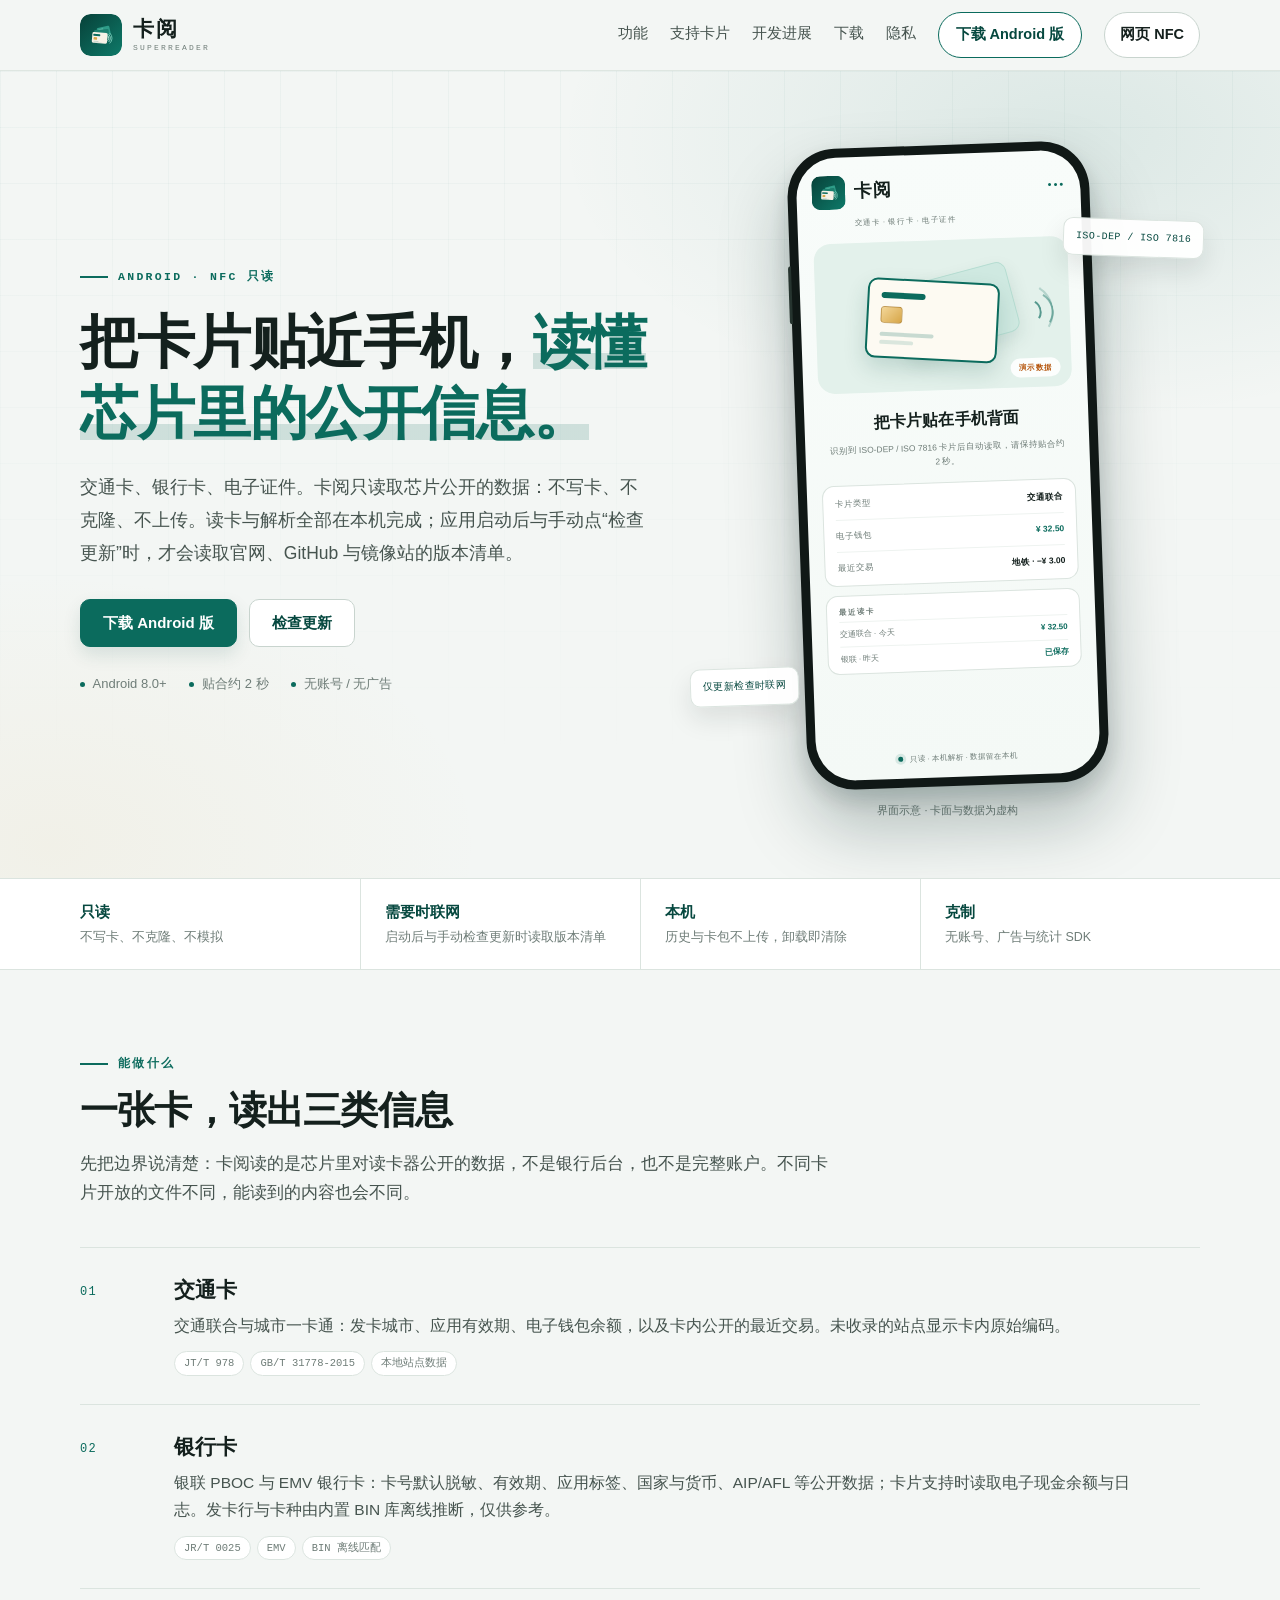
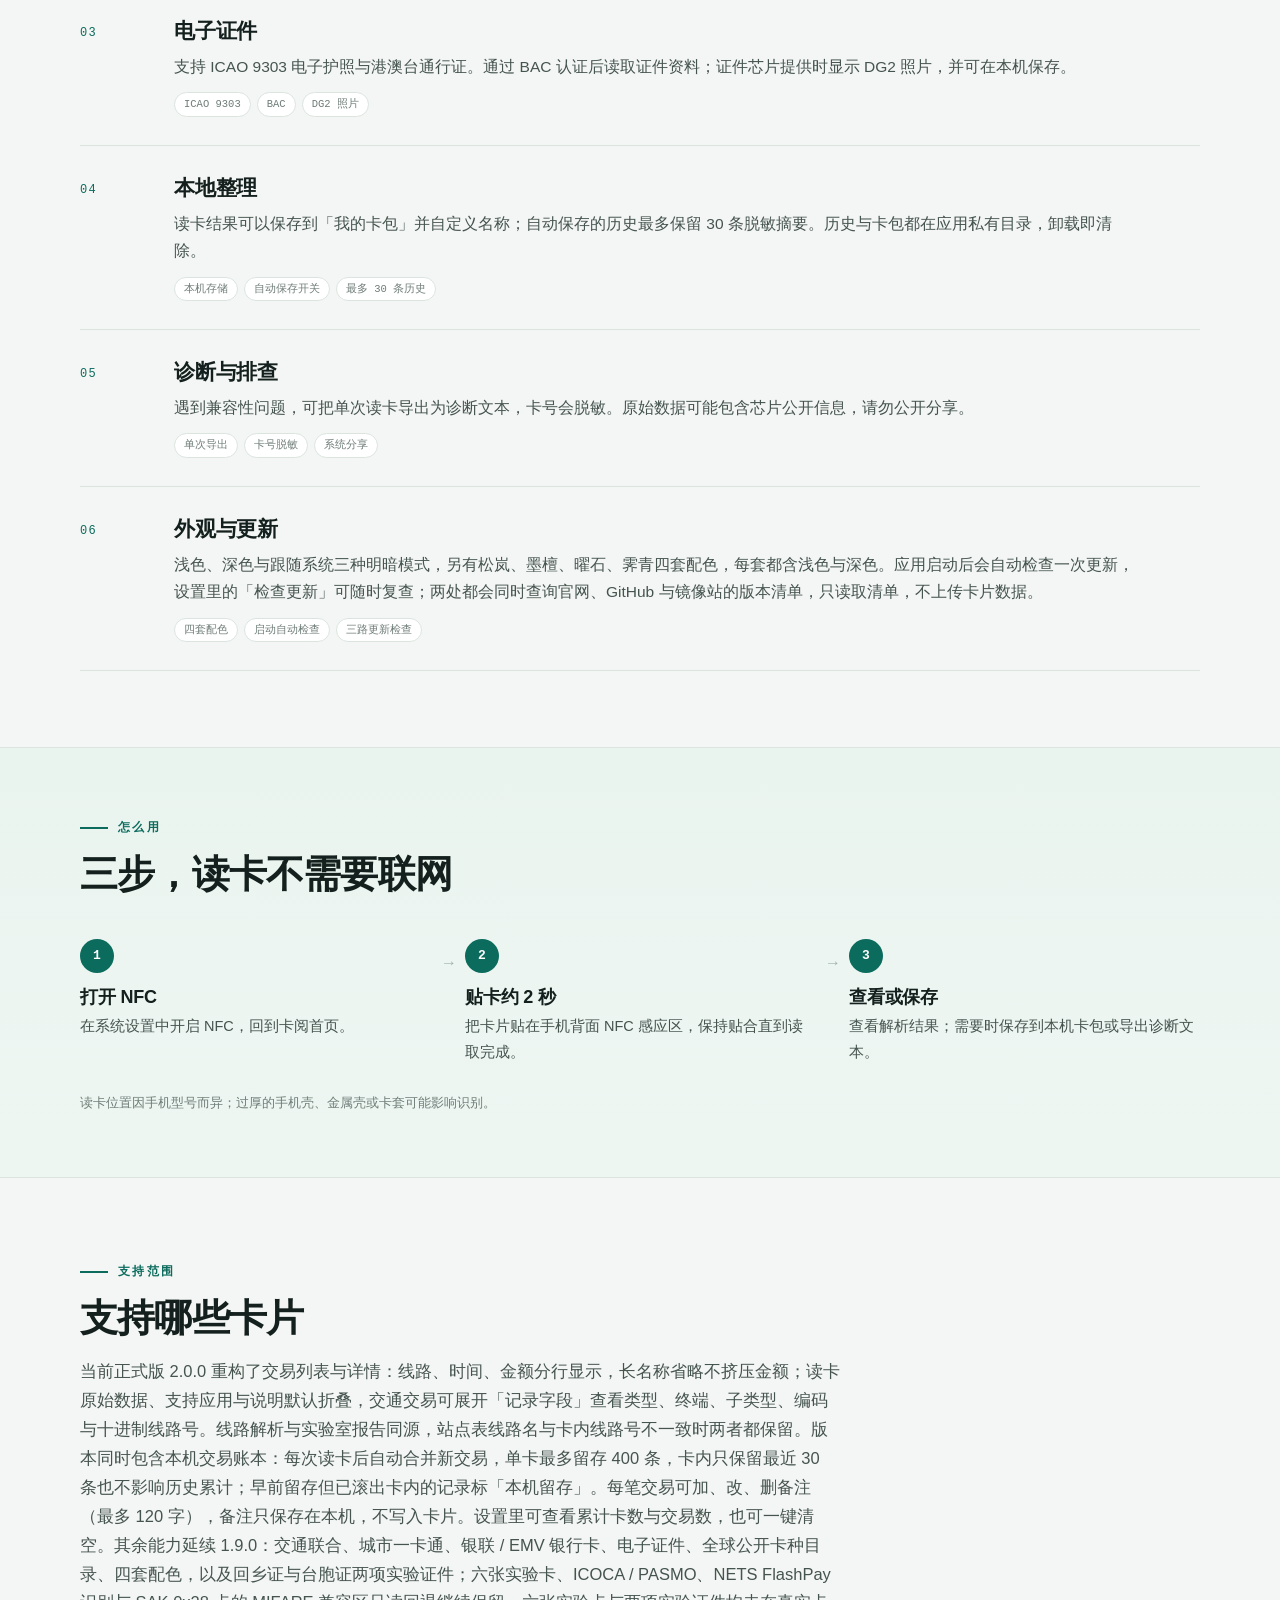
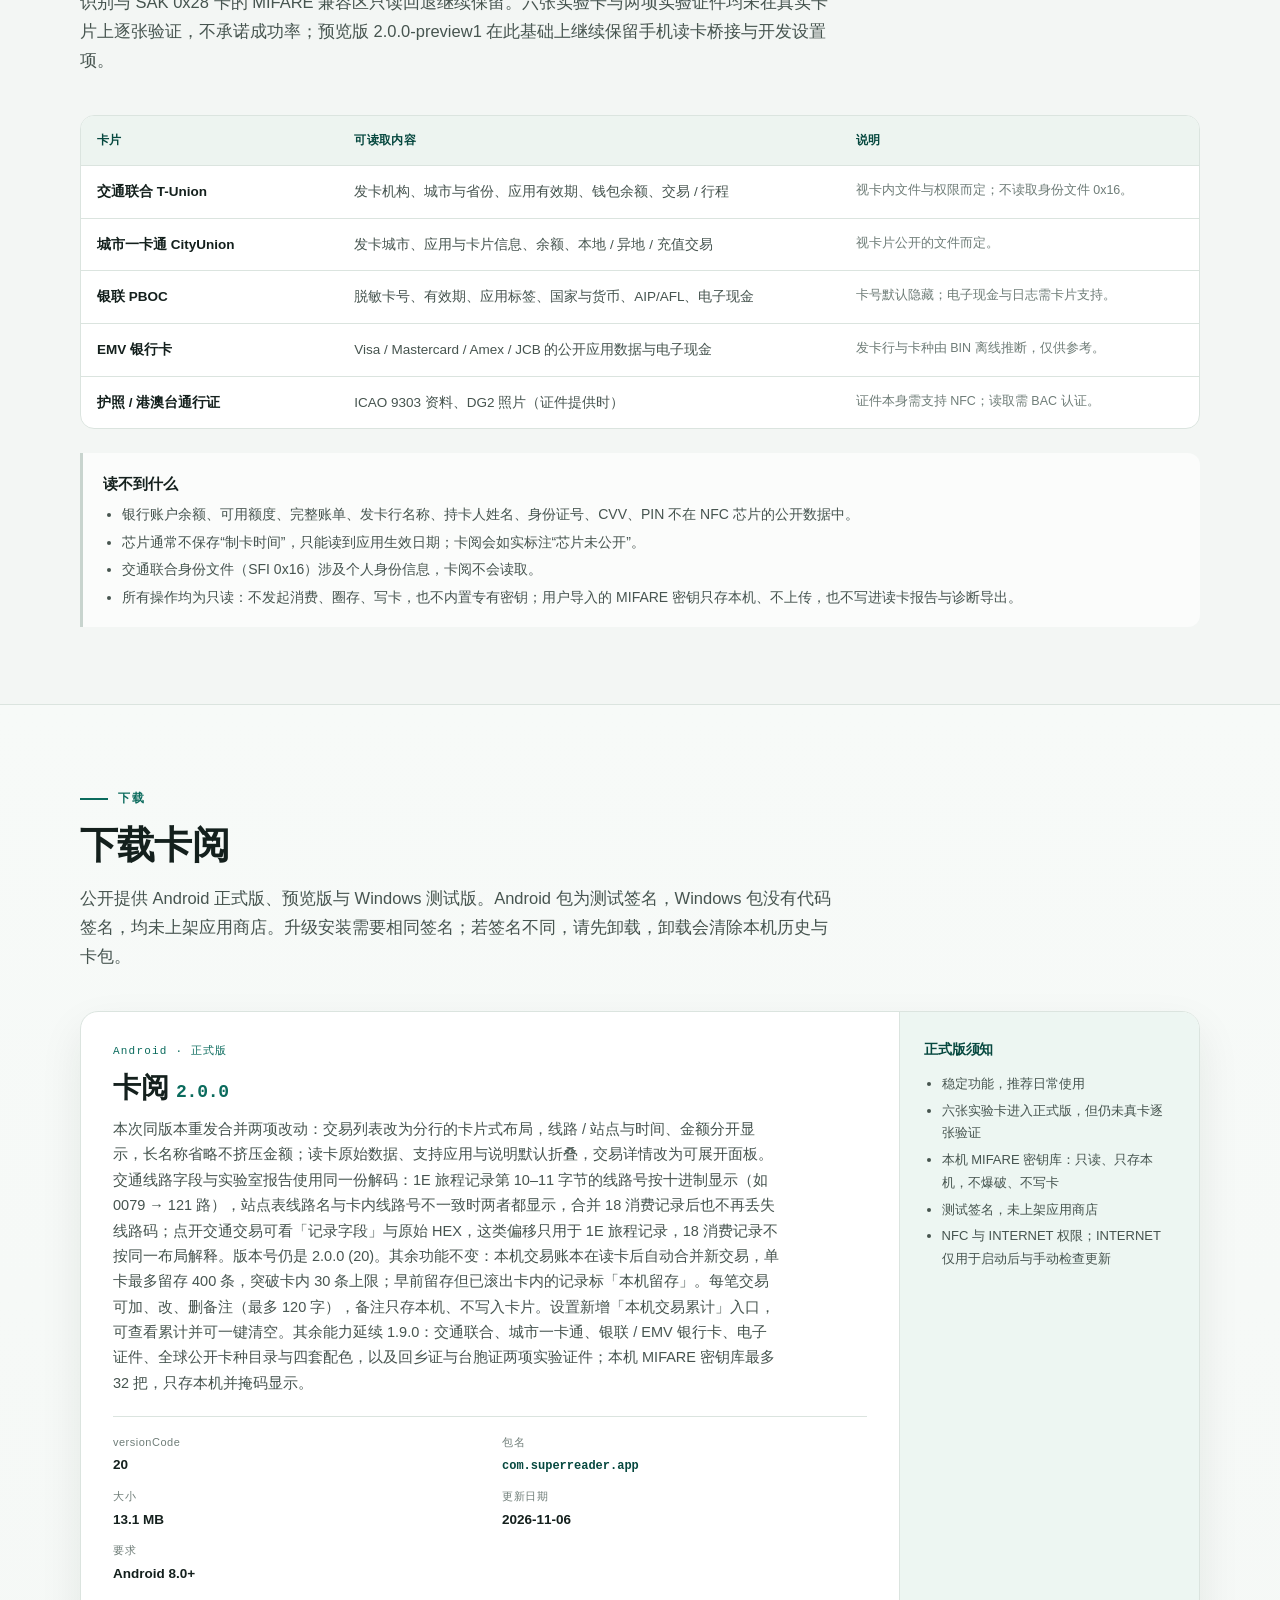
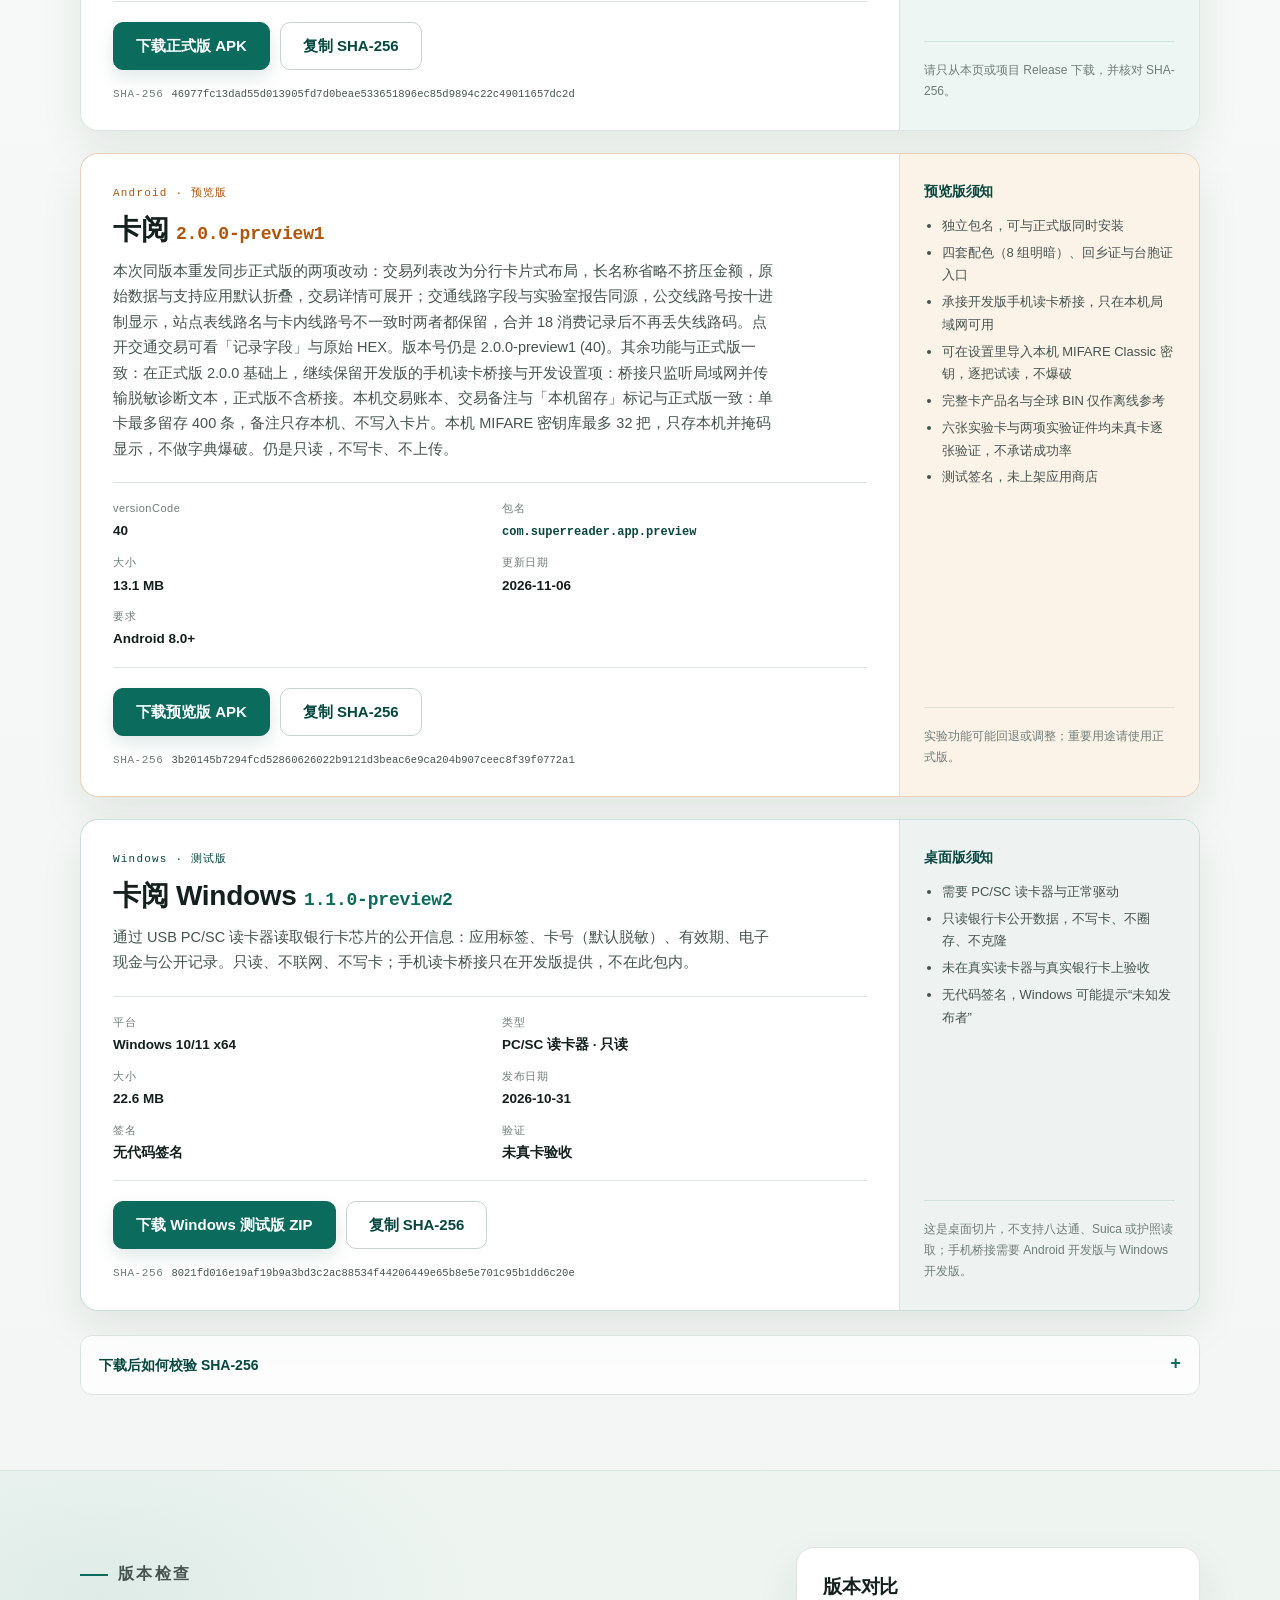
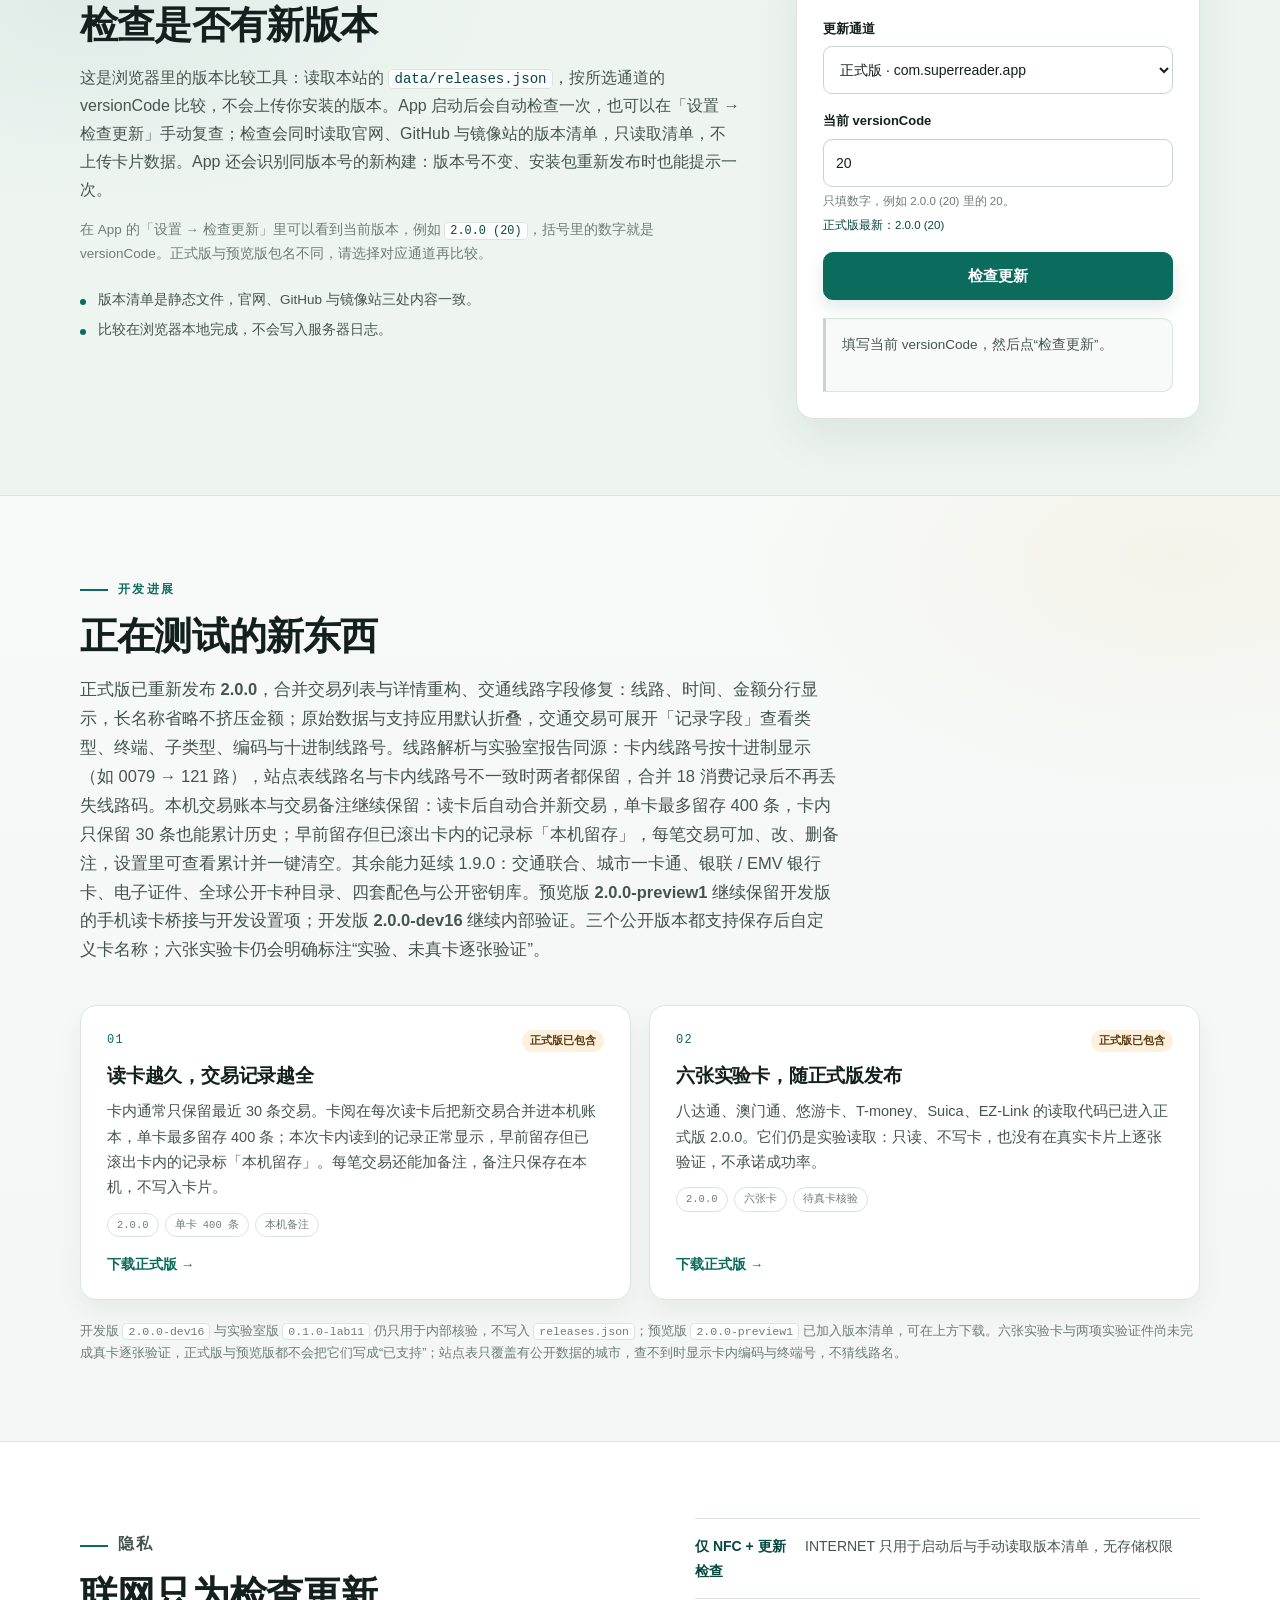
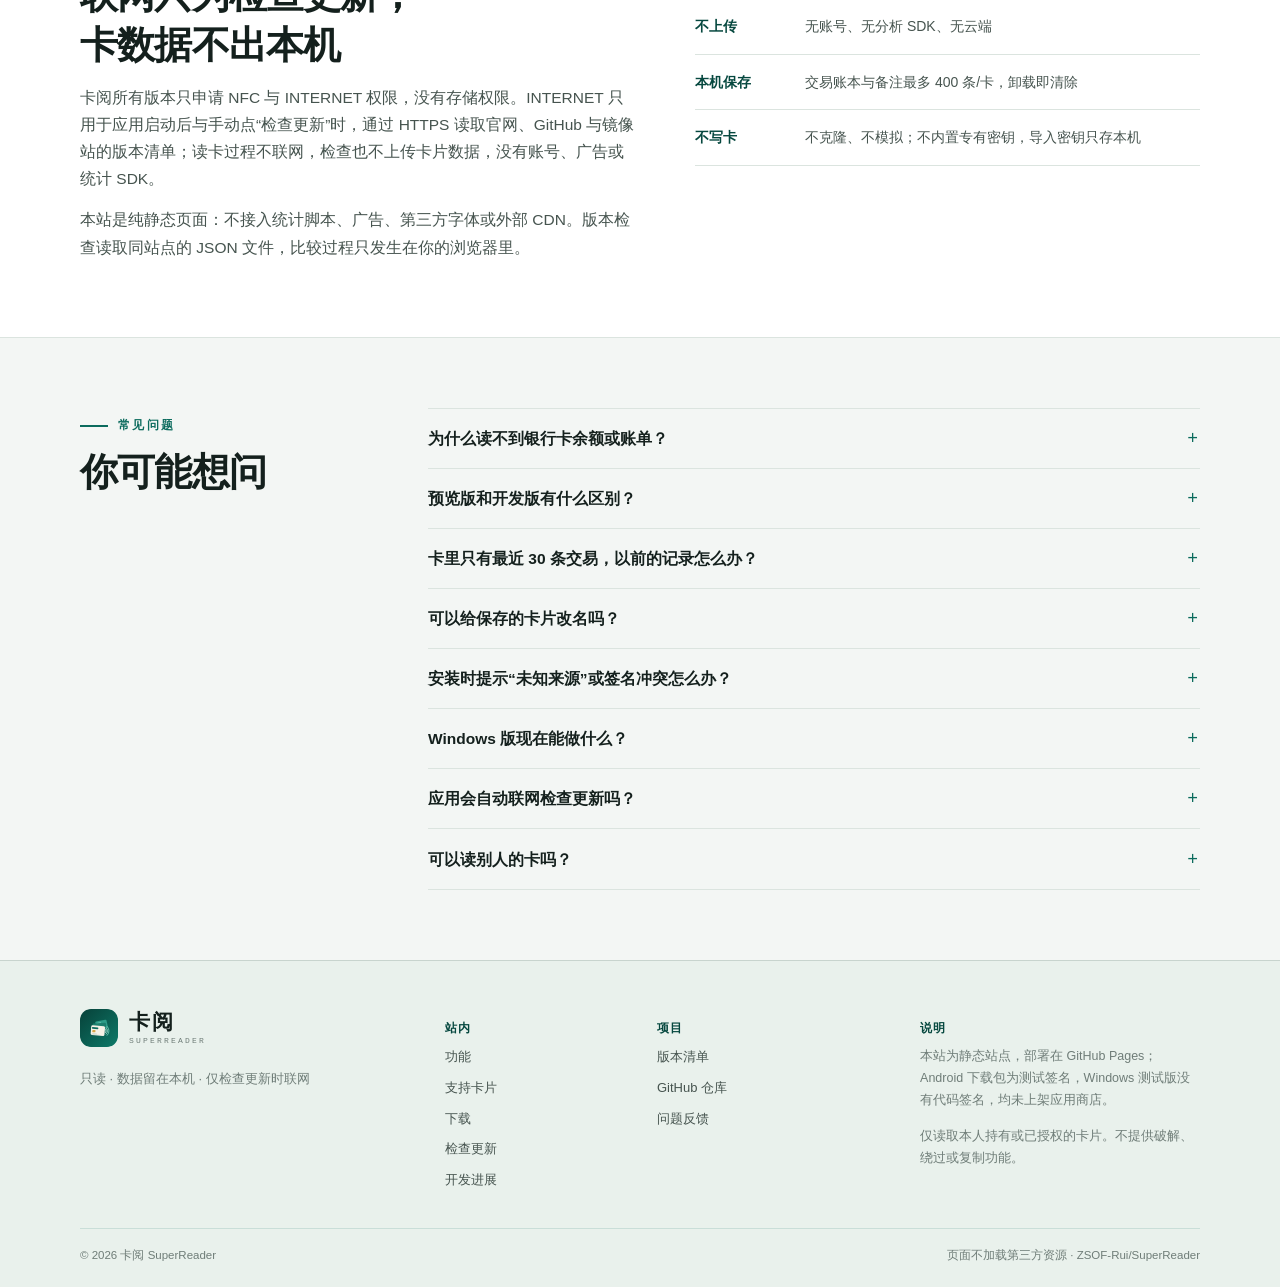
==== commit 2ffd35f7: "同版本重发 2.0.0 与 2.0.0-preview1：重构交易详情并统一线路字段 交易列表改为分行布局，原始数据与支持应用默认折叠，交通交易新增记录字段； 线路解析与实验室报告同源，卡内线路号按十" ====
--- a/site/index.html
+++ b/site/index.html
@@ -190,7 +190,7 @@
     <header class="section-head">
       <p class="kicker">支持范围</p>
       <h2 id="cards-title">支持哪些卡片</h2>
-      <p>当前正式版 2.0.0 新增本机交易账本：每次读卡后自动合并新交易，单卡最多留存 400 条，卡内只保留最近 30 条也不影响历史累计；早前留存但已滚出卡内的记录标「本机留存」。每笔交易可加、改、删备注（最多 120 字），备注只保存在本机，不写入卡片。设置里可查看累计卡数与交易数，也可一键清空。其余能力延续 1.9.0：交通联合、城市一卡通、银联 / EMV 银行卡、电子证件、全球公开卡种目录、四套配色，以及回乡证与台胞证两项实验证件；六张实验卡、ICOCA / PASMO、NETS FlashPay 识别与 SAK 0x28 卡的 MIFARE 兼容区只读回退继续保留。六张实验卡与两项实验证件均未在真实卡片上逐张验证，不承诺成功率；预览版 2.0.0-preview1 在此基础上继续保留手机读卡桥接与开发设置项。</p>
+      <p>当前正式版 2.0.0 重构了交易列表与详情：线路、时间、金额分行显示，长名称省略不挤压金额；读卡原始数据、支持应用与说明默认折叠，交通交易可展开「记录字段」查看类型、终端、子类型、编码与十进制线路号。线路解析与实验室报告同源，站点表线路名与卡内线路号不一致时两者都保留。版本同时包含本机交易账本：每次读卡后自动合并新交易，单卡最多留存 400 条，卡内只保留最近 30 条也不影响历史累计；早前留存但已滚出卡内的记录标「本机留存」。每笔交易可加、改、删备注（最多 120 字），备注只保存在本机，不写入卡片。设置里可查看累计卡数与交易数，也可一键清空。其余能力延续 1.9.0：交通联合、城市一卡通、银联 / EMV 银行卡、电子证件、全球公开卡种目录、四套配色，以及回乡证与台胞证两项实验证件；六张实验卡、ICOCA / PASMO、NETS FlashPay 识别与 SAK 0x28 卡的 MIFARE 兼容区只读回退继续保留。六张实验卡与两项实验证件均未在真实卡片上逐张验证，不承诺成功率；预览版 2.0.0-preview1 在此基础上继续保留手机读卡桥接与开发设置项。</p>
     </header>
 
     <p class="table-hint">表格可左右滑动查看完整内容。</p>
@@ -254,7 +254,7 @@
       <div class="download-main">
         <p class="channel-kicker">Android · 正式版</p>
         <h3>卡阅 <span class="js-version">2.0.0</span></h3>
-        <p>本次重新发布修复公交线路号显示：卡内十六进制线路号折算为十进制（如 0079 → 121 路），站点表查不到时显示「卡内线路码 N」；地铁的“线路+站点”打包码保持原码，不做折算。版本号仍是 2.0.0 (20)。其余功能不变：本机交易账本在读卡后自动合并新交易，单卡最多留存 400 条，突破卡内 30 条上限；早前留存但已滚出卡内的记录标「本机留存」。每笔交易可加、改、删备注（最多 120 字），备注只存本机、不写入卡片。设置新增「本机交易累计」入口，可查看累计并可一键清空。其余能力延续 1.9.0：交通联合、城市一卡通、银联 / EMV 银行卡、电子证件、全球公开卡种目录与四套配色，以及回乡证与台胞证两项实验证件；本机 MIFARE 密钥库最多 32 把，只存本机并掩码显示。</p>
+        <p>本次同版本重发合并两项改动：交易列表改为分行的卡片式布局，线路 / 站点与时间、金额分开显示，长名称省略不挤压金额；读卡原始数据、支持应用与说明默认折叠，交易详情改为可展开面板。交通线路字段与实验室报告使用同一份解码：1E 旅程记录第 10–11 字节的线路号按十进制显示（如 0079 → 121 路），站点表线路名与卡内线路号不一致时两者都显示，合并 18 消费记录后也不再丢失线路码；点开交通交易可看「记录字段」与原始 HEX，这类偏移只用于 1E 旅程记录，18 消费记录不按同一布局解释。版本号仍是 2.0.0 (20)。其余功能不变：本机交易账本在读卡后自动合并新交易，单卡最多留存 400 条，突破卡内 30 条上限；早前留存但已滚出卡内的记录标「本机留存」。每笔交易可加、改、删备注（最多 120 字），备注只存本机、不写入卡片。设置新增「本机交易累计」入口，可查看累计并可一键清空。其余能力延续 1.9.0：交通联合、城市一卡通、银联 / EMV 银行卡、电子证件、全球公开卡种目录与四套配色，以及回乡证与台胞证两项实验证件；本机 MIFARE 密钥库最多 32 把，只存本机并掩码显示。</p>
         <dl class="download-meta">
           <div><dt>versionCode</dt><dd class="js-code">20</dd></div>
           <div><dt>包名</dt><dd><code class="js-package">com.superreader.app</code></dd></div>
@@ -264,9 +264,9 @@
         </dl>
         <div class="download-actions">
           <a class="btn btn-primary js-download" href="downloads/SuperReader-2.0.0.apk" download>下载正式版 APK</a>
-          <button class="btn btn-quiet copy-sha" type="button" data-sha="4bc37d6abd1704faa645511c0f71da2dee38b9bdbe41bbe7d9c15c8aad792a06">复制 SHA-256</button>
-        </div>
-        <p class="sha-line"><span>SHA-256</span><code class="js-sha">4bc37d6abd1704faa645511c0f71da2dee38b9bdbe41bbe7d9c15c8aad792a06</code></p>
+          <button class="btn btn-quiet copy-sha" type="button" data-sha="46977fc13dad55d013905fd7d0beae533651896ec85d9894c22c49011657dc2d">复制 SHA-256</button>
+        </div>
+        <p class="sha-line"><span>SHA-256</span><code class="js-sha">46977fc13dad55d013905fd7d0beae533651896ec85d9894c22c49011657dc2d</code></p>
       </div>
       <aside class="download-side">
         <h4>正式版须知</h4>
@@ -285,7 +285,7 @@
       <div class="download-main">
         <p class="channel-kicker">Android · 预览版</p>
         <h3>卡阅 <span class="js-version">2.0.0-preview1</span></h3>
-        <p>本次重新发布同步公交线路号修复：十进制显示卡内线路号，地铁“线路+站点”打包码保持原码；版本号仍是 2.0.0-preview1 (40)。其余功能与正式版一致：在正式版 2.0.0 基础上，继续保留开发版的手机读卡桥接与开发设置项：桥接只监听局域网并传输脱敏诊断文本，正式版不含桥接。本机交易账本、交易备注与「本机留存」标记与正式版一致：单卡最多留存 400 条，备注只存本机、不写入卡片。本机 MIFARE 密钥库最多 32 把，只存本机并掩码显示，不做字典爆破。仍是只读，不写卡、不上传。</p>
+        <p>本次同版本重发同步正式版的两项改动：交易列表改为分行卡片式布局，长名称省略不挤压金额，原始数据与支持应用默认折叠，交易详情可展开；交通线路字段与实验室报告同源，公交线路号按十进制显示，站点表线路名与卡内线路号不一致时两者都保留，合并 18 消费记录后不再丢失线路码。点开交通交易可看「记录字段」与原始 HEX。版本号仍是 2.0.0-preview1 (40)。其余功能与正式版一致：在正式版 2.0.0 基础上，继续保留开发版的手机读卡桥接与开发设置项：桥接只监听局域网并传输脱敏诊断文本，正式版不含桥接。本机交易账本、交易备注与「本机留存」标记与正式版一致：单卡最多留存 400 条，备注只存本机、不写入卡片。本机 MIFARE 密钥库最多 32 把，只存本机并掩码显示，不做字典爆破。仍是只读，不写卡、不上传。</p>
         <dl class="download-meta">
           <div><dt>versionCode</dt><dd class="js-code">40</dd></div>
           <div><dt>包名</dt><dd><code class="js-package">com.superreader.app.preview</code></dd></div>
@@ -295,9 +295,9 @@
         </dl>
         <div class="download-actions">
           <a class="btn btn-primary js-download" href="downloads/SuperReader-2.0.0-preview1.apk" download>下载预览版 APK</a>
-          <button class="btn btn-quiet copy-sha" type="button" data-sha="68c31073f80acdd0a52e4c57e4eb2b5666bdac9435604f3f3c95667f7da73a9e">复制 SHA-256</button>
-        </div>
-        <p class="sha-line"><span>SHA-256</span><code class="js-sha">68c31073f80acdd0a52e4c57e4eb2b5666bdac9435604f3f3c95667f7da73a9e</code></p>
+          <button class="btn btn-quiet copy-sha" type="button" data-sha="3b20145b7294fcd52860626022b9121d3beac6e9ca204b907ceec8f39f0772a1">复制 SHA-256</button>
+        </div>
+        <p class="sha-line"><span>SHA-256</span><code class="js-sha">3b20145b7294fcd52860626022b9121d3beac6e9ca204b907ceec8f39f0772a1</code></p>
       </div>
       <aside class="download-side">
         <h4>预览版须知</h4>
@@ -404,7 +404,7 @@
     <header class="section-head">
       <p class="kicker">开发进展</p>
       <h2 id="roadmap-title">正在测试的新东西</h2>
-      <p>正式版已重新发布 <strong>2.0.0</strong>，修复公交线路号显示：卡内十六进制线路号折算为十进制（如 0079 → 121 路），站点表查不到时显示「卡内线路码 N」；地铁的“线路+站点”打包码保持原码。本机交易账本与交易备注继续保留：读卡后自动合并新交易，单卡最多留存 400 条，卡内只保留 30 条也能累计历史；早前留存但已滚出卡内的记录标「本机留存」，每笔交易可加、改、删备注，设置里可查看累计并一键清空。其余能力延续 1.9.0：交通联合、城市一卡通、银联 / EMV 银行卡、电子证件、全球公开卡种目录、四套配色与公开密钥库。预览版 <strong>2.0.0-preview1</strong> 继续保留开发版的手机读卡桥接与开发设置项；开发版 <strong>2.0.0-dev15</strong> 继续内部验证。三个公开版本都支持保存后自定义卡名称；六张实验卡仍会明确标注“实验、未真卡逐张验证”。</p>
+      <p>正式版已重新发布 <strong>2.0.0</strong>，合并交易列表与详情重构、交通线路字段修复：线路、时间、金额分行显示，长名称省略不挤压金额；原始数据与支持应用默认折叠，交通交易可展开「记录字段」查看类型、终端、子类型、编码与十进制线路号。线路解析与实验室报告同源：卡内线路号按十进制显示（如 0079 → 121 路），站点表线路名与卡内线路号不一致时两者都保留，合并 18 消费记录后不再丢失线路码。本机交易账本与交易备注继续保留：读卡后自动合并新交易，单卡最多留存 400 条，卡内只保留 30 条也能累计历史；早前留存但已滚出卡内的记录标「本机留存」，每笔交易可加、改、删备注，设置里可查看累计并一键清空。其余能力延续 1.9.0：交通联合、城市一卡通、银联 / EMV 银行卡、电子证件、全球公开卡种目录、四套配色与公开密钥库。预览版 <strong>2.0.0-preview1</strong> 继续保留开发版的手机读卡桥接与开发设置项；开发版 <strong>2.0.0-dev16</strong> 继续内部验证。三个公开版本都支持保存后自定义卡名称；六张实验卡仍会明确标注“实验、未真卡逐张验证”。</p>
     </header>
 
     <div class="roadmap-grid">
@@ -425,7 +425,7 @@
       </article>
     </div>
 
-    <p class="roadmap-note">开发版 <code>2.0.0-dev15</code> 与实验室版 <code>0.1.0-lab11</code> 仍只用于内部核验，不写入 <code>releases.json</code>；预览版 <code>2.0.0-preview1</code> 已加入版本清单，可在上方下载。六张实验卡与两项实验证件尚未完成真卡逐张验证，正式版与预览版都不会把它们写成“已支持”；站点表只覆盖有公开数据的城市，查不到时显示卡内编码与终端号，不猜线路名。</p>
+    <p class="roadmap-note">开发版 <code>2.0.0-dev16</code> 与实验室版 <code>0.1.0-lab11</code> 仍只用于内部核验，不写入 <code>releases.json</code>；预览版 <code>2.0.0-preview1</code> 已加入版本清单，可在上方下载。六张实验卡与两项实验证件尚未完成真卡逐张验证，正式版与预览版都不会把它们写成“已支持”；站点表只覆盖有公开数据的城市，查不到时显示卡内编码与终端号，不猜线路名。</p>
   </div>
 </section>
 
@@ -459,7 +459,7 @@
       </details>
       <details>
         <summary>预览版和开发版有什么区别？</summary>
-        <p>正式版 2.0.0 包含公交线路号十进制显示、本机交易账本、交易备注、四套配色、回乡证与台胞证两项实验证件、全球公开卡种目录与六张实验卡，也包括本机 MIFARE 密钥库。预览版 2.0.0-preview1 在此基础上继续保留开发版的手机读卡桥接与开发设置项，使用独立包名，可与正式版共存。开发版 2.0.0-dev15 与实验室版 0.1.0-lab11 继续内部验证，不公开分发。实验卡与两项实验证件都尚未真卡逐张验证。</p>
+        <p>正式版 2.0.0 包含交易列表与详情重构、交通线路字段修复、本机交易账本、交易备注、四套配色、回乡证与台胞证两项实验证件、全球公开卡种目录与六张实验卡，也包括本机 MIFARE 密钥库。预览版 2.0.0-preview1 在此基础上继续保留开发版的手机读卡桥接与开发设置项，使用独立包名，可与正式版共存。开发版 2.0.0-dev16 与实验室版 0.1.0-lab11 继续内部验证，不公开分发。实验卡与两项实验证件都尚未真卡逐张验证。</p>
       </details>
       <details>
         <summary>卡里只有最近 30 条交易，以前的记录怎么办？</summary>
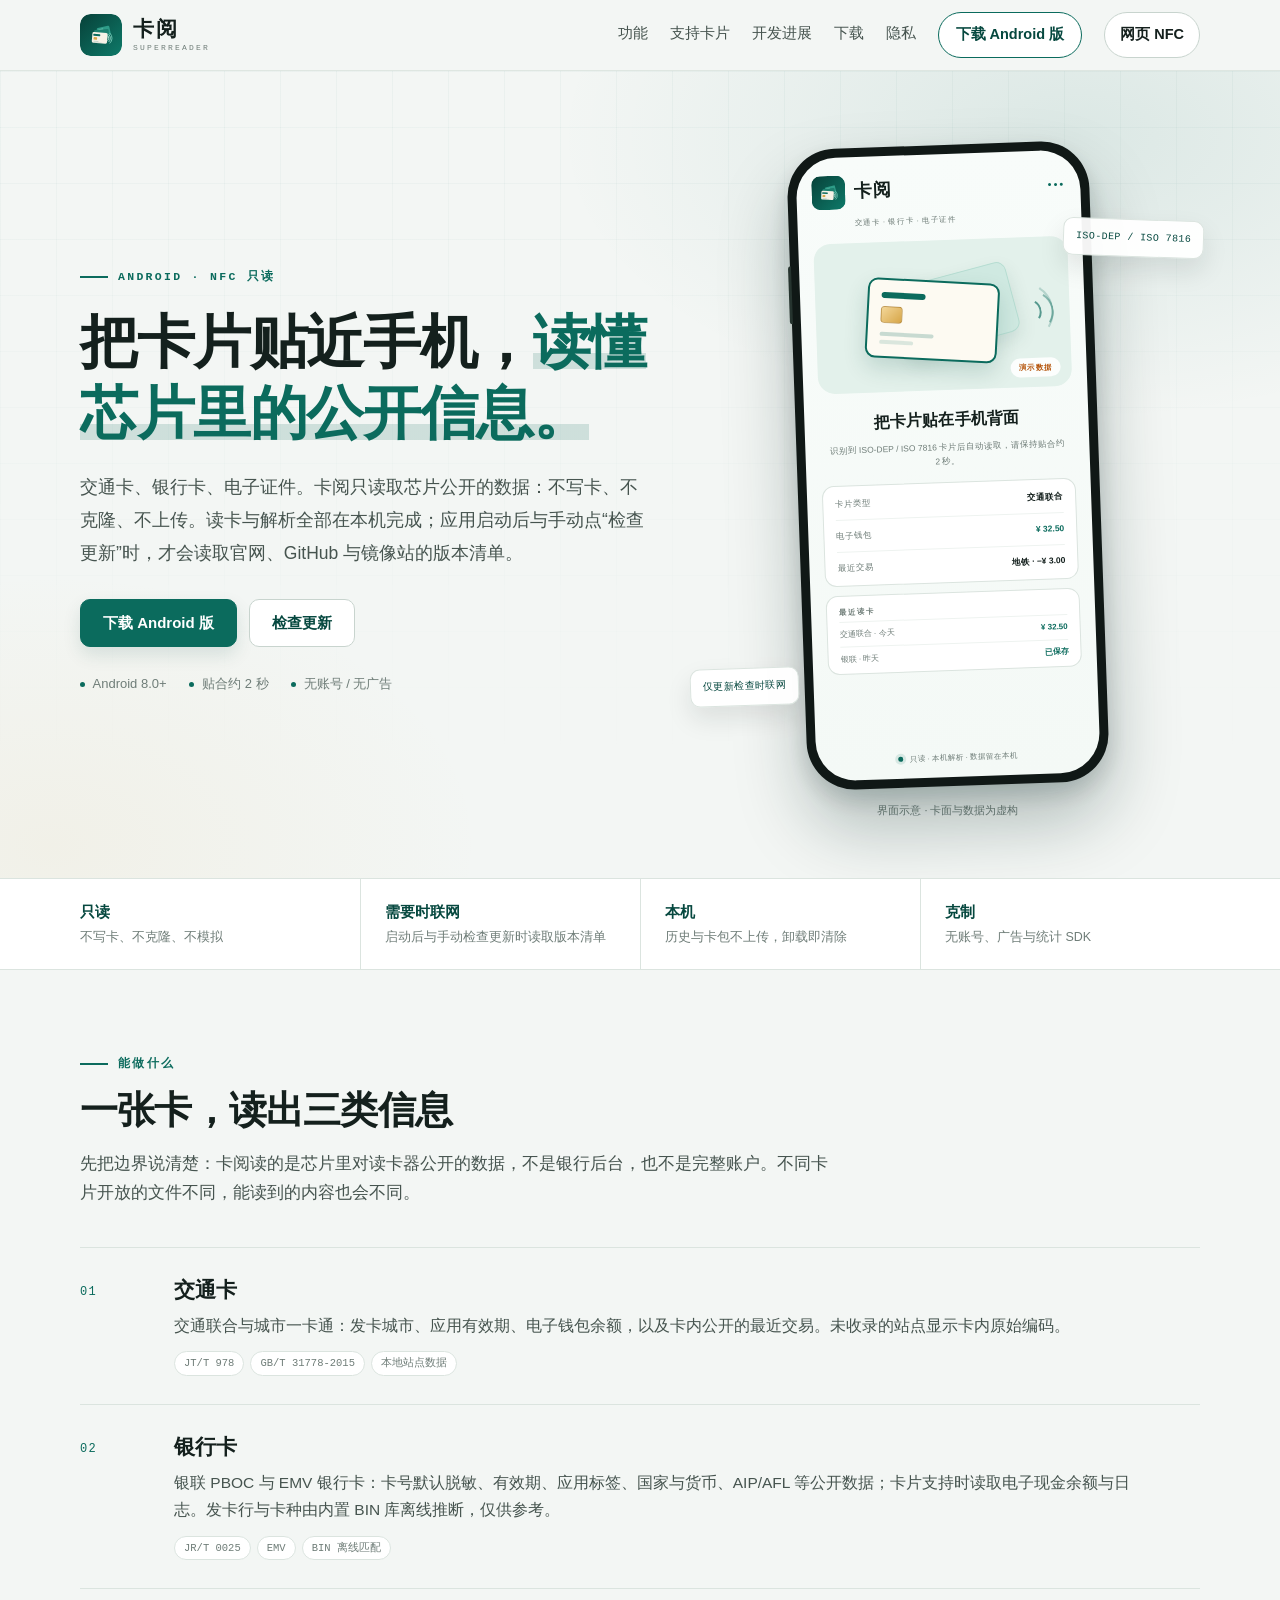
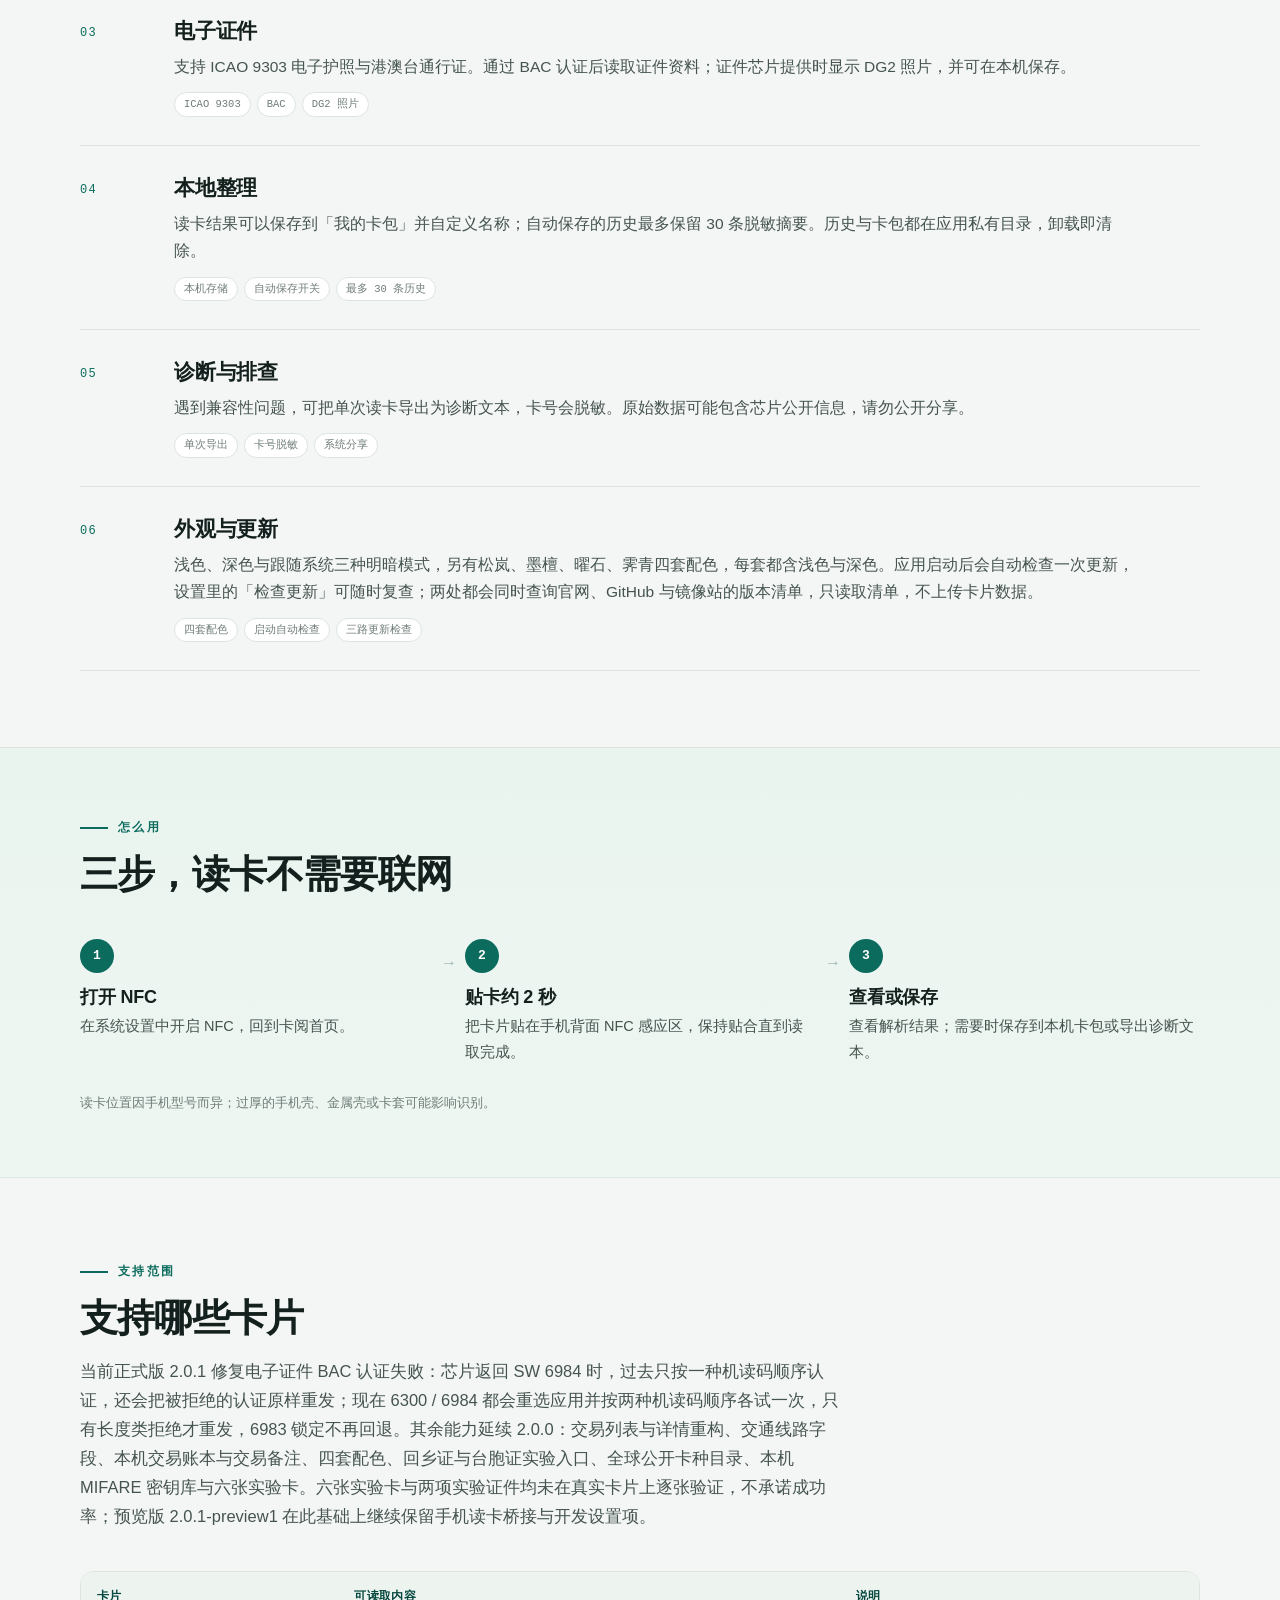
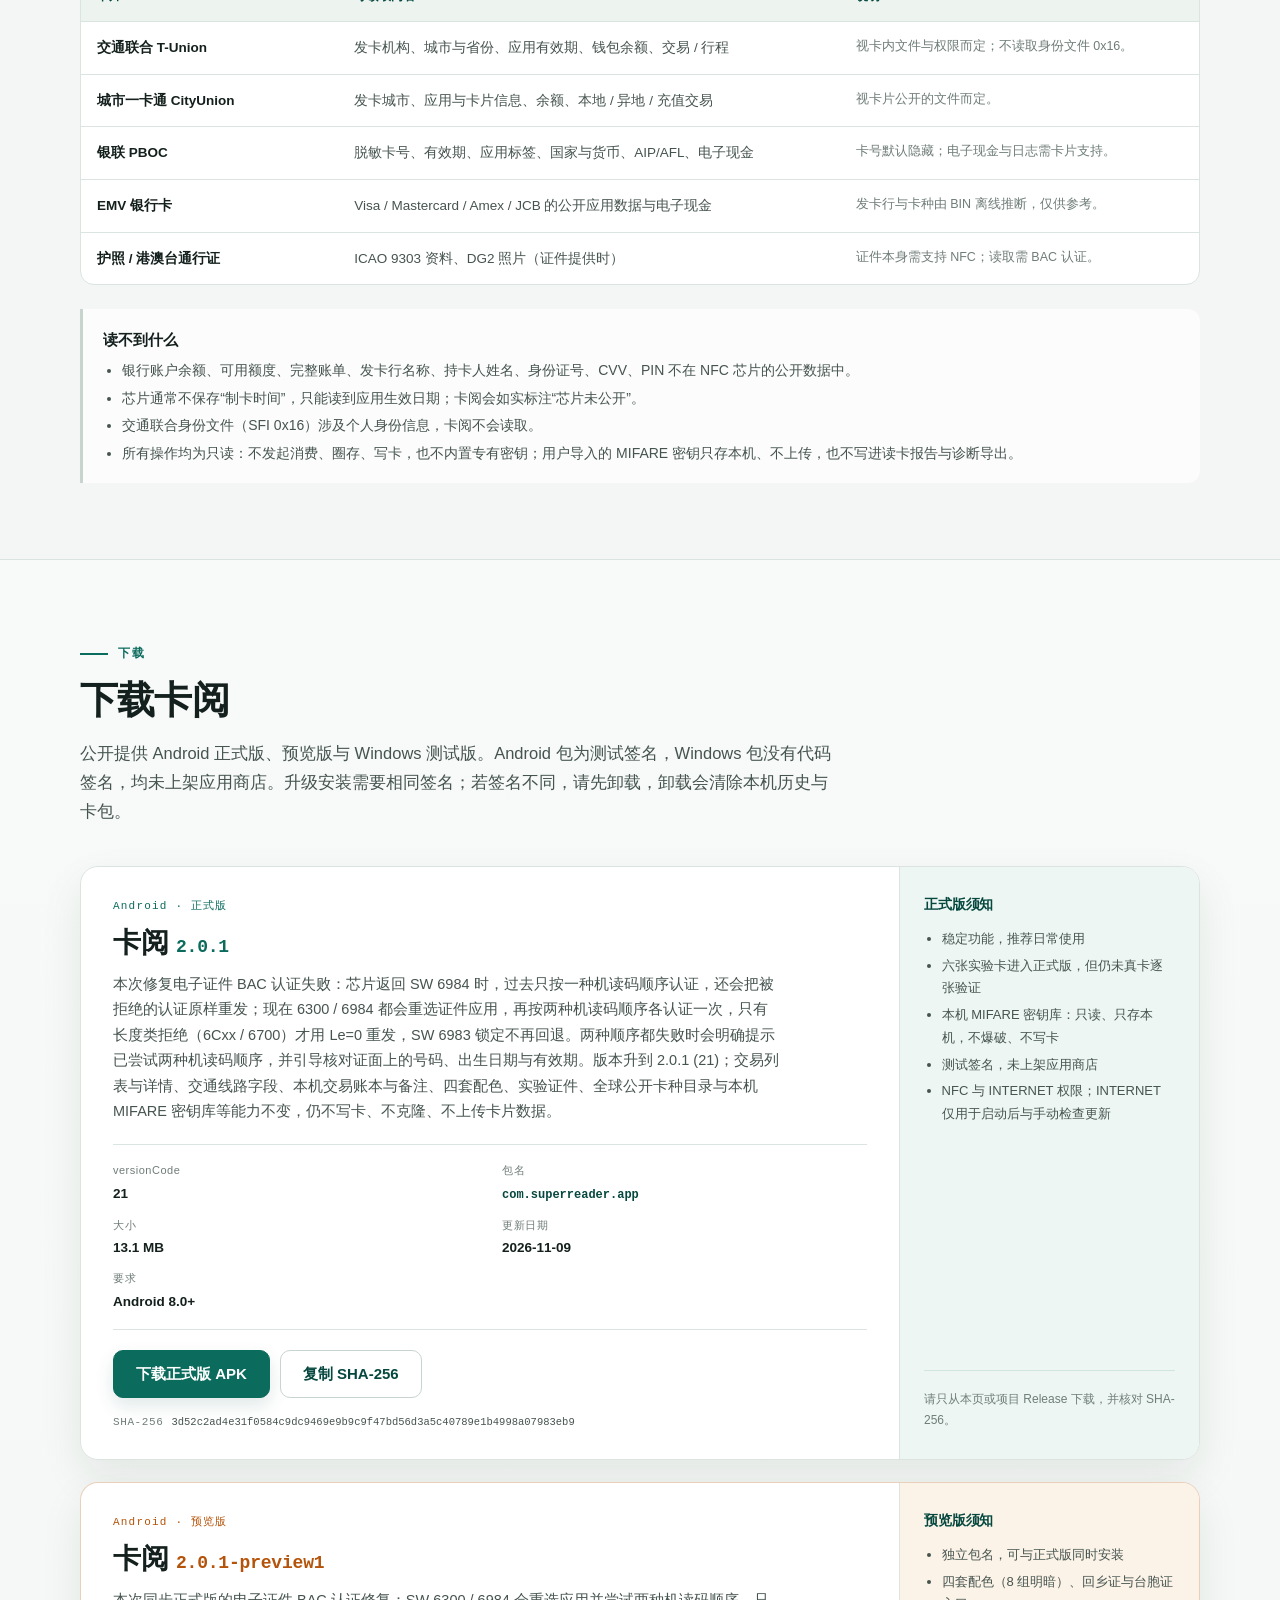
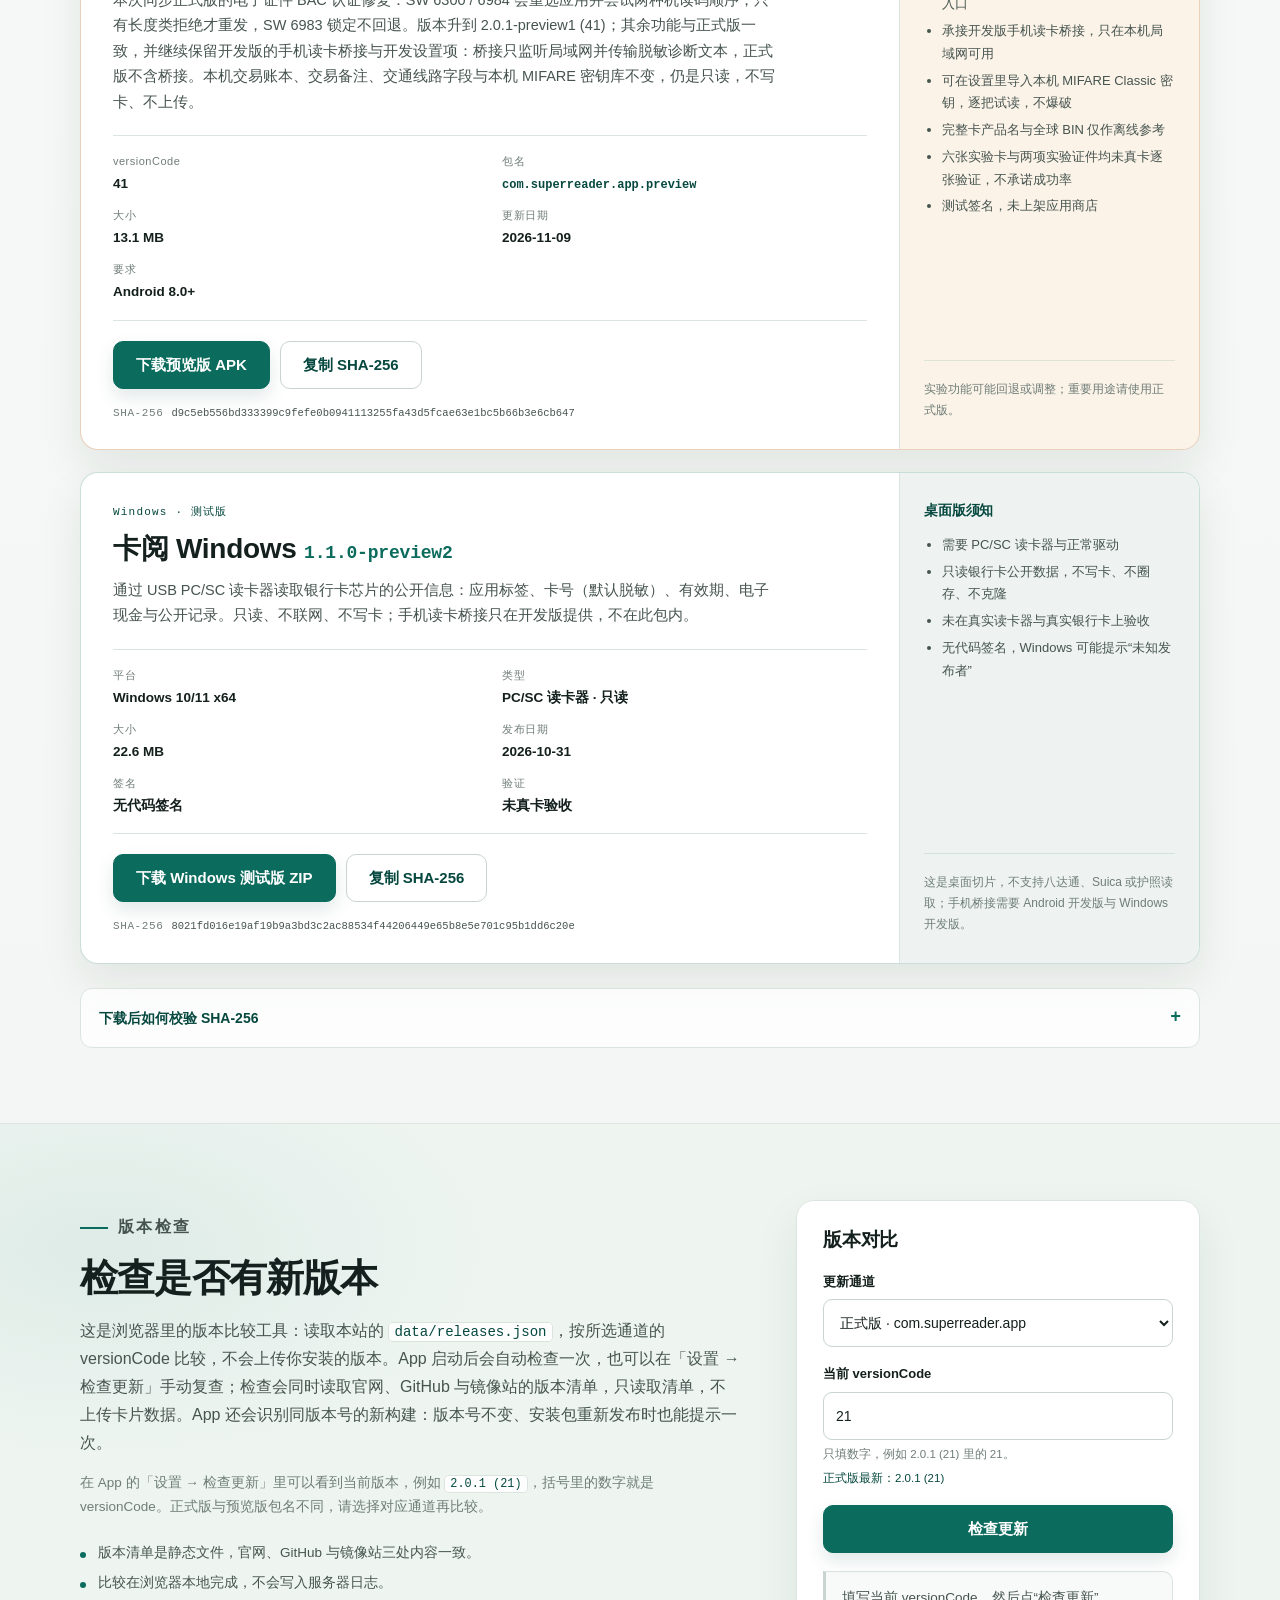
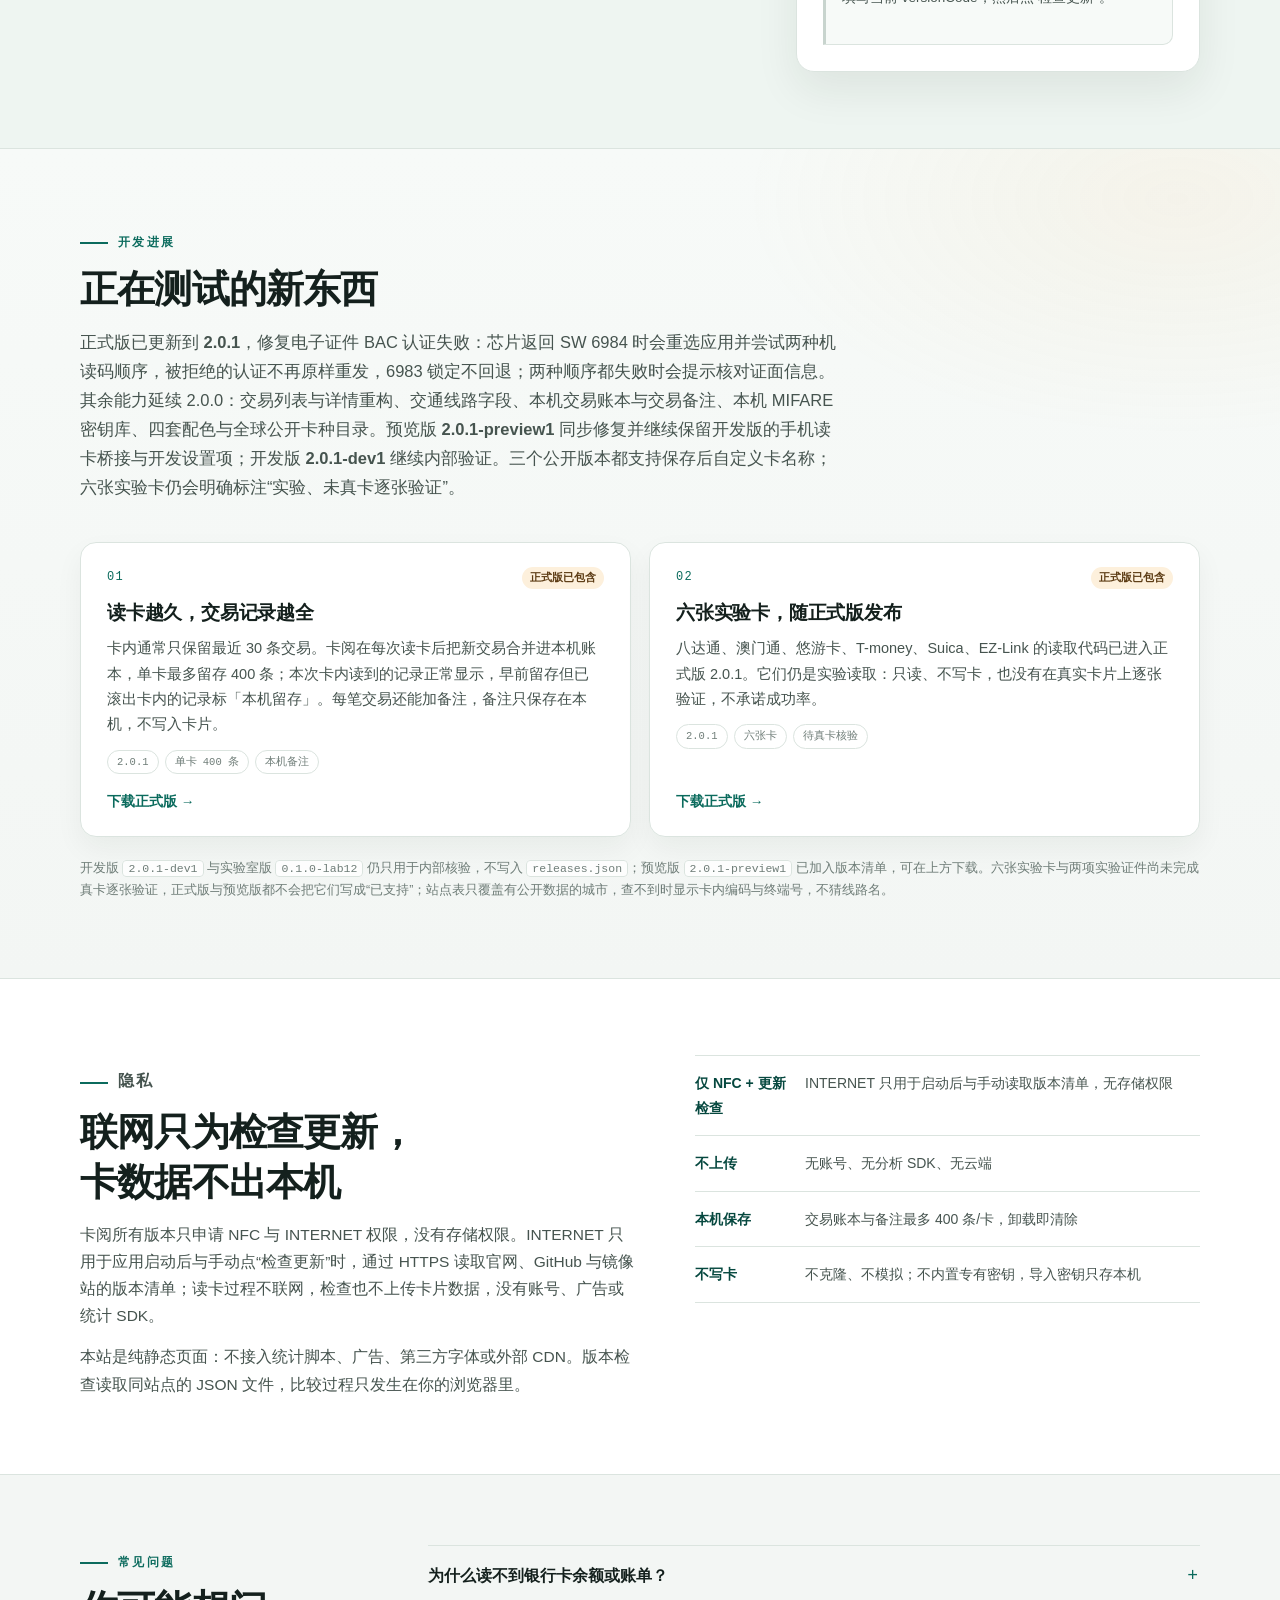
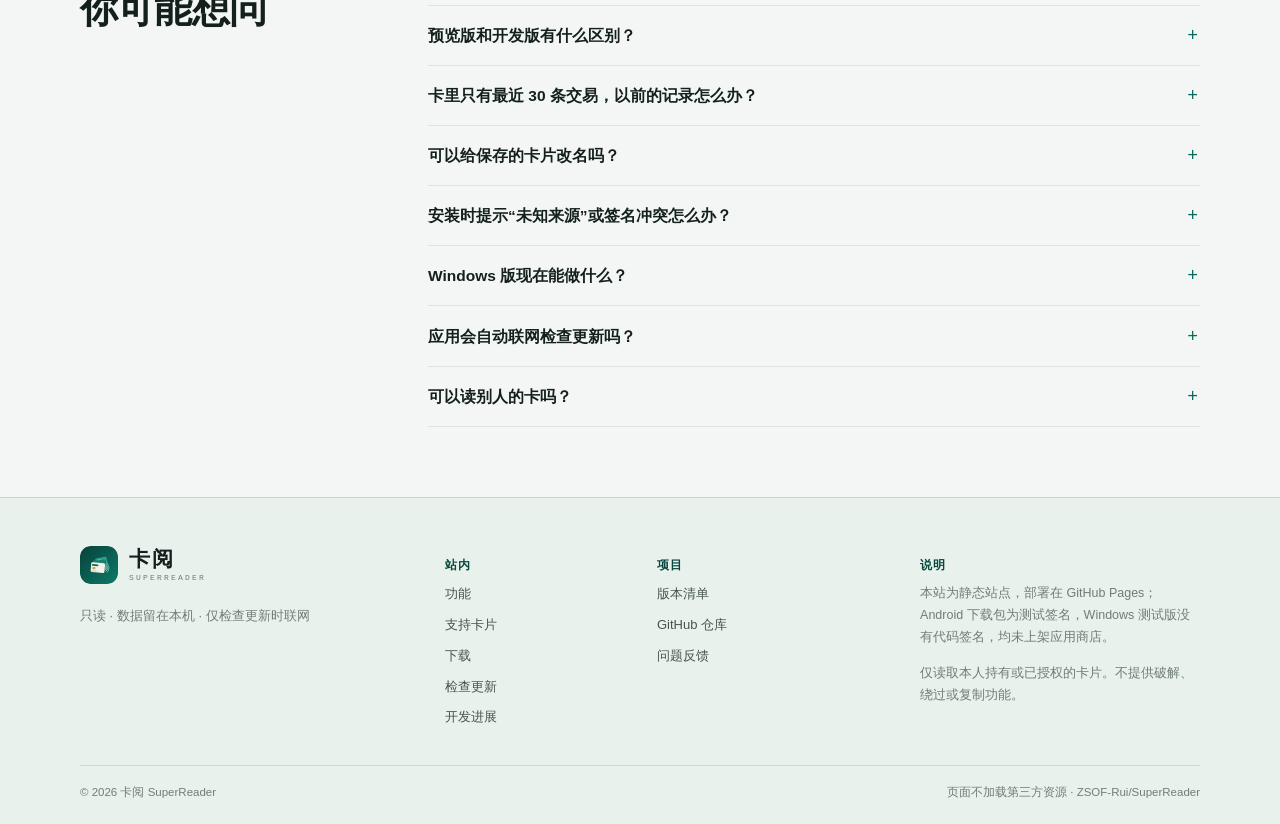
==== commit 804c66df: "发布 2.0.1 与 2.0.1-preview1：修复电子证件 BAC 认证的 SW 6984 回退" ====
--- a/site/index.html
+++ b/site/index.html
@@ -190,7 +190,7 @@
     <header class="section-head">
       <p class="kicker">支持范围</p>
       <h2 id="cards-title">支持哪些卡片</h2>
-      <p>当前正式版 2.0.0 重构了交易列表与详情：线路、时间、金额分行显示，长名称省略不挤压金额；读卡原始数据、支持应用与说明默认折叠，交通交易可展开「记录字段」查看类型、终端、子类型、编码与十进制线路号。线路解析与实验室报告同源，站点表线路名与卡内线路号不一致时两者都保留。版本同时包含本机交易账本：每次读卡后自动合并新交易，单卡最多留存 400 条，卡内只保留最近 30 条也不影响历史累计；早前留存但已滚出卡内的记录标「本机留存」。每笔交易可加、改、删备注（最多 120 字），备注只保存在本机，不写入卡片。设置里可查看累计卡数与交易数，也可一键清空。其余能力延续 1.9.0：交通联合、城市一卡通、银联 / EMV 银行卡、电子证件、全球公开卡种目录、四套配色，以及回乡证与台胞证两项实验证件；六张实验卡、ICOCA / PASMO、NETS FlashPay 识别与 SAK 0x28 卡的 MIFARE 兼容区只读回退继续保留。六张实验卡与两项实验证件均未在真实卡片上逐张验证，不承诺成功率；预览版 2.0.0-preview1 在此基础上继续保留手机读卡桥接与开发设置项。</p>
+      <p>当前正式版 2.0.1 修复电子证件 BAC 认证失败：芯片返回 SW 6984 时，过去只按一种机读码顺序认证，还会把被拒绝的认证原样重发；现在 6300 / 6984 都会重选应用并按两种机读码顺序各试一次，只有长度类拒绝才重发，6983 锁定不再回退。其余能力延续 2.0.0：交易列表与详情重构、交通线路字段、本机交易账本与交易备注、四套配色、回乡证与台胞证实验入口、全球公开卡种目录、本机 MIFARE 密钥库与六张实验卡。六张实验卡与两项实验证件均未在真实卡片上逐张验证，不承诺成功率；预览版 2.0.1-preview1 在此基础上继续保留手机读卡桥接与开发设置项。</p>
     </header>
 
     <p class="table-hint">表格可左右滑动查看完整内容。</p>
@@ -253,20 +253,20 @@
     <div class="download-panel" data-channel="stable">
       <div class="download-main">
         <p class="channel-kicker">Android · 正式版</p>
-        <h3>卡阅 <span class="js-version">2.0.0</span></h3>
-        <p>本次同版本重发合并两项改动：交易列表改为分行的卡片式布局，线路 / 站点与时间、金额分开显示，长名称省略不挤压金额；读卡原始数据、支持应用与说明默认折叠，交易详情改为可展开面板。交通线路字段与实验室报告使用同一份解码：1E 旅程记录第 10–11 字节的线路号按十进制显示（如 0079 → 121 路），站点表线路名与卡内线路号不一致时两者都显示，合并 18 消费记录后也不再丢失线路码；点开交通交易可看「记录字段」与原始 HEX，这类偏移只用于 1E 旅程记录，18 消费记录不按同一布局解释。版本号仍是 2.0.0 (20)。其余功能不变：本机交易账本在读卡后自动合并新交易，单卡最多留存 400 条，突破卡内 30 条上限；早前留存但已滚出卡内的记录标「本机留存」。每笔交易可加、改、删备注（最多 120 字），备注只存本机、不写入卡片。设置新增「本机交易累计」入口，可查看累计并可一键清空。其余能力延续 1.9.0：交通联合、城市一卡通、银联 / EMV 银行卡、电子证件、全球公开卡种目录与四套配色，以及回乡证与台胞证两项实验证件；本机 MIFARE 密钥库最多 32 把，只存本机并掩码显示。</p>
+        <h3>卡阅 <span class="js-version">2.0.1</span></h3>
+        <p>本次修复电子证件 BAC 认证失败：芯片返回 SW 6984 时，过去只按一种机读码顺序认证，还会把被拒绝的认证原样重发；现在 6300 / 6984 都会重选证件应用，再按两种机读码顺序各认证一次，只有长度类拒绝（6Cxx / 6700）才用 Le=0 重发，SW 6983 锁定不再回退。两种顺序都失败时会明确提示已尝试两种机读码顺序，并引导核对证面上的号码、出生日期与有效期。版本升到 2.0.1 (21)；交易列表与详情、交通线路字段、本机交易账本与备注、四套配色、实验证件、全球公开卡种目录与本机 MIFARE 密钥库等能力不变，仍不写卡、不克隆、不上传卡片数据。</p>
         <dl class="download-meta">
-          <div><dt>versionCode</dt><dd class="js-code">20</dd></div>
+          <div><dt>versionCode</dt><dd class="js-code">21</dd></div>
           <div><dt>包名</dt><dd><code class="js-package">com.superreader.app</code></dd></div>
           <div><dt>大小</dt><dd class="js-size">13.1 MB</dd></div>
-          <div><dt>更新日期</dt><dd class="js-date">2026-11-06</dd></div>
+          <div><dt>更新日期</dt><dd class="js-date">2026-11-09</dd></div>
           <div><dt>要求</dt><dd>Android 8.0+</dd></div>
         </dl>
         <div class="download-actions">
-          <a class="btn btn-primary js-download" href="downloads/SuperReader-2.0.0.apk" download>下载正式版 APK</a>
-          <button class="btn btn-quiet copy-sha" type="button" data-sha="46977fc13dad55d013905fd7d0beae533651896ec85d9894c22c49011657dc2d">复制 SHA-256</button>
-        </div>
-        <p class="sha-line"><span>SHA-256</span><code class="js-sha">46977fc13dad55d013905fd7d0beae533651896ec85d9894c22c49011657dc2d</code></p>
+          <a class="btn btn-primary js-download" href="downloads/SuperReader-2.0.1.apk" download>下载正式版 APK</a>
+          <button class="btn btn-quiet copy-sha" type="button" data-sha="3d52c2ad4e31f0584c9dc9469e9b9c9f47bd56d3a5c40789e1b4998a07983eb9">复制 SHA-256</button>
+        </div>
+        <p class="sha-line"><span>SHA-256</span><code class="js-sha">3d52c2ad4e31f0584c9dc9469e9b9c9f47bd56d3a5c40789e1b4998a07983eb9</code></p>
       </div>
       <aside class="download-side">
         <h4>正式版须知</h4>
@@ -284,20 +284,20 @@
     <div class="download-panel is-preview" data-channel="preview">
       <div class="download-main">
         <p class="channel-kicker">Android · 预览版</p>
-        <h3>卡阅 <span class="js-version">2.0.0-preview1</span></h3>
-        <p>本次同版本重发同步正式版的两项改动：交易列表改为分行卡片式布局，长名称省略不挤压金额，原始数据与支持应用默认折叠，交易详情可展开；交通线路字段与实验室报告同源，公交线路号按十进制显示，站点表线路名与卡内线路号不一致时两者都保留，合并 18 消费记录后不再丢失线路码。点开交通交易可看「记录字段」与原始 HEX。版本号仍是 2.0.0-preview1 (40)。其余功能与正式版一致：在正式版 2.0.0 基础上，继续保留开发版的手机读卡桥接与开发设置项：桥接只监听局域网并传输脱敏诊断文本，正式版不含桥接。本机交易账本、交易备注与「本机留存」标记与正式版一致：单卡最多留存 400 条，备注只存本机、不写入卡片。本机 MIFARE 密钥库最多 32 把，只存本机并掩码显示，不做字典爆破。仍是只读，不写卡、不上传。</p>
+        <h3>卡阅 <span class="js-version">2.0.1-preview1</span></h3>
+        <p>本次同步正式版的电子证件 BAC 认证修复：SW 6300 / 6984 会重选应用并尝试两种机读码顺序，只有长度类拒绝才重发，SW 6983 锁定不回退。版本升到 2.0.1-preview1 (41)；其余功能与正式版一致，并继续保留开发版的手机读卡桥接与开发设置项：桥接只监听局域网并传输脱敏诊断文本，正式版不含桥接。本机交易账本、交易备注、交通线路字段与本机 MIFARE 密钥库不变，仍是只读，不写卡、不上传。</p>
         <dl class="download-meta">
-          <div><dt>versionCode</dt><dd class="js-code">40</dd></div>
+          <div><dt>versionCode</dt><dd class="js-code">41</dd></div>
           <div><dt>包名</dt><dd><code class="js-package">com.superreader.app.preview</code></dd></div>
           <div><dt>大小</dt><dd class="js-size">13.1 MB</dd></div>
-          <div><dt>更新日期</dt><dd class="js-date">2026-11-06</dd></div>
+          <div><dt>更新日期</dt><dd class="js-date">2026-11-09</dd></div>
           <div><dt>要求</dt><dd>Android 8.0+</dd></div>
         </dl>
         <div class="download-actions">
-          <a class="btn btn-primary js-download" href="downloads/SuperReader-2.0.0-preview1.apk" download>下载预览版 APK</a>
-          <button class="btn btn-quiet copy-sha" type="button" data-sha="3b20145b7294fcd52860626022b9121d3beac6e9ca204b907ceec8f39f0772a1">复制 SHA-256</button>
-        </div>
-        <p class="sha-line"><span>SHA-256</span><code class="js-sha">3b20145b7294fcd52860626022b9121d3beac6e9ca204b907ceec8f39f0772a1</code></p>
+          <a class="btn btn-primary js-download" href="downloads/SuperReader-2.0.1-preview1.apk" download>下载预览版 APK</a>
+          <button class="btn btn-quiet copy-sha" type="button" data-sha="d9c5eb556bd333399c9fefe0b0941113255fa43d5fcae63e1bc5b66b3e6cb647">复制 SHA-256</button>
+        </div>
+        <p class="sha-line"><span>SHA-256</span><code class="js-sha">d9c5eb556bd333399c9fefe0b0941113255fa43d5fcae63e1bc5b66b3e6cb647</code></p>
       </div>
       <aside class="download-side">
         <h4>预览版须知</h4>
@@ -350,11 +350,11 @@
       <div class="verify-body">
         <p>先把文件名与上方一致，再在文件所在目录运行对应命令。哈希应与页面显示的 64 位字符串完全一致。</p>
         <p><strong>Windows PowerShell</strong></p>
-        <pre><code>Get-FileHash .\SuperReader-2.0.0.apk -Algorithm SHA256
+        <pre><code>Get-FileHash .\SuperReader-2.0.1.apk -Algorithm SHA256
 Get-FileHash .\SuperReader-Windows-1.1.0-preview2-r2.zip -Algorithm SHA256</code></pre>
         <p><strong>macOS / Linux</strong></p>
-        <pre><code>shasum -a 256 SuperReader-2.0.0.apk</code></pre>
-        <p>预览版把文件名换成 <code>SuperReader-2.0.0-preview1.apk</code>。Android 包均为测试签名，Windows 包没有代码签名，均未上架应用商店。安装时系统可能提示“未知来源”或“未知发布者”，这是正常现象；请只从本页或项目 Release 下载。</p>
+        <pre><code>shasum -a 256 SuperReader-2.0.1.apk</code></pre>
+        <p>预览版把文件名换成 <code>SuperReader-2.0.1-preview1.apk</code>。Android 包均为测试签名，Windows 包没有代码签名，均未上架应用商店。安装时系统可能提示“未知来源”或“未知发布者”，这是正常现象；请只从本页或项目 Release 下载。</p>
       </div>
     </details>
   </div>
@@ -366,7 +366,7 @@
       <p class="kicker">版本检查</p>
       <h2 id="update-title">检查是否有新版本</h2>
       <p>这是浏览器里的版本比较工具：读取本站的 <code>data/releases.json</code>，按所选通道的 versionCode 比较，不会上传你安装的版本。App 启动后会自动检查一次，也可以在「设置 → 检查更新」手动复查；检查会同时读取官网、GitHub 与镜像站的版本清单，只读取清单，不上传卡片数据。App 还会识别同版本号的新构建：版本号不变、安装包重新发布时也能提示一次。</p>
-      <p class="hint">在 App 的「设置 → 检查更新」里可以看到当前版本，例如 <code>2.0.0 (20)</code>，括号里的数字就是 versionCode。正式版与预览版包名不同，请选择对应通道再比较。</p>
+      <p class="hint">在 App 的「设置 → 检查更新」里可以看到当前版本，例如 <code>2.0.1 (21)</code>，括号里的数字就是 versionCode。正式版与预览版包名不同，请选择对应通道再比较。</p>
       <ul class="update-points">
         <li>版本清单是静态文件，官网、GitHub 与镜像站三处内容一致。</li>
         <li>比较在浏览器本地完成，不会写入服务器日志。</li>
@@ -386,9 +386,9 @@
         <div class="field">
           <label for="current-code">当前 versionCode</label>
           <input id="current-code" name="currentCode" type="number" min="1" step="1" inputmode="numeric" value="19" required>
-          <p class="field-hint">只填数字，例如 2.0.0 (20) 里的 20。</p>
-        </div>
-        <p class="channel-hint" id="channel-hint">正式版最新：2.0.0 (20) · 预览版最新：2.0.0-preview1 (40)</p>
+          <p class="field-hint">只填数字，例如 2.0.1 (21) 里的 21。</p>
+        </div>
+        <p class="channel-hint" id="channel-hint">正式版最新：2.0.1 (21) · 预览版最新：2.0.1-preview1 (41)</p>
         <button class="btn btn-primary btn-block" type="submit" id="update-submit">检查更新</button>
       </form>
       <div class="update-result" id="update-result" role="status" aria-live="polite">
@@ -404,7 +404,7 @@
     <header class="section-head">
       <p class="kicker">开发进展</p>
       <h2 id="roadmap-title">正在测试的新东西</h2>
-      <p>正式版已重新发布 <strong>2.0.0</strong>，合并交易列表与详情重构、交通线路字段修复：线路、时间、金额分行显示，长名称省略不挤压金额；原始数据与支持应用默认折叠，交通交易可展开「记录字段」查看类型、终端、子类型、编码与十进制线路号。线路解析与实验室报告同源：卡内线路号按十进制显示（如 0079 → 121 路），站点表线路名与卡内线路号不一致时两者都保留，合并 18 消费记录后不再丢失线路码。本机交易账本与交易备注继续保留：读卡后自动合并新交易，单卡最多留存 400 条，卡内只保留 30 条也能累计历史；早前留存但已滚出卡内的记录标「本机留存」，每笔交易可加、改、删备注，设置里可查看累计并一键清空。其余能力延续 1.9.0：交通联合、城市一卡通、银联 / EMV 银行卡、电子证件、全球公开卡种目录、四套配色与公开密钥库。预览版 <strong>2.0.0-preview1</strong> 继续保留开发版的手机读卡桥接与开发设置项；开发版 <strong>2.0.0-dev16</strong> 继续内部验证。三个公开版本都支持保存后自定义卡名称；六张实验卡仍会明确标注“实验、未真卡逐张验证”。</p>
+      <p>正式版已更新到 <strong>2.0.1</strong>，修复电子证件 BAC 认证失败：芯片返回 SW 6984 时会重选应用并尝试两种机读码顺序，被拒绝的认证不再原样重发，6983 锁定不回退；两种顺序都失败时会提示核对证面信息。其余能力延续 2.0.0：交易列表与详情重构、交通线路字段、本机交易账本与交易备注、本机 MIFARE 密钥库、四套配色与全球公开卡种目录。预览版 <strong>2.0.1-preview1</strong> 同步修复并继续保留开发版的手机读卡桥接与开发设置项；开发版 <strong>2.0.1-dev1</strong> 继续内部验证。三个公开版本都支持保存后自定义卡名称；六张实验卡仍会明确标注“实验、未真卡逐张验证”。</p>
     </header>
 
     <div class="roadmap-grid">
@@ -412,20 +412,20 @@
         <div class="roadmap-top"><span class="roadmap-no">01</span><span class="badge badge-internal">正式版已包含</span></div>
         <h3>读卡越久，交易记录越全</h3>
         <p>卡内通常只保留最近 30 条交易。卡阅在每次读卡后把新交易合并进本机账本，单卡最多留存 400 条；本次卡内读到的记录正常显示，早前留存但已滚出卡内的记录标「本机留存」。每笔交易还能加备注，备注只保存在本机，不写入卡片。</p>
-        <p class="tag-line"><span>2.0.0</span><span>单卡 400 条</span><span>本机备注</span></p>
+        <p class="tag-line"><span>2.0.1</span><span>单卡 400 条</span><span>本机备注</span></p>
         <a class="roadmap-link" href="#download">下载正式版 <span aria-hidden="true">→</span></a>
       </article>
 
       <article class="roadmap-card">
         <div class="roadmap-top"><span class="roadmap-no">02</span><span class="badge badge-internal">正式版已包含</span></div>
         <h3>六张实验卡，随正式版发布</h3>
-        <p>八达通、澳门通、悠游卡、T-money、Suica、EZ-Link 的读取代码已进入正式版 2.0.0。它们仍是实验读取：只读、不写卡，也没有在真实卡片上逐张验证，不承诺成功率。</p>
-        <p class="tag-line"><span>2.0.0</span><span>六张卡</span><span>待真卡核验</span></p>
+        <p>八达通、澳门通、悠游卡、T-money、Suica、EZ-Link 的读取代码已进入正式版 2.0.1。它们仍是实验读取：只读、不写卡，也没有在真实卡片上逐张验证，不承诺成功率。</p>
+        <p class="tag-line"><span>2.0.1</span><span>六张卡</span><span>待真卡核验</span></p>
         <a class="roadmap-link" href="#download">下载正式版 <span aria-hidden="true">→</span></a>
       </article>
     </div>
 
-    <p class="roadmap-note">开发版 <code>2.0.0-dev16</code> 与实验室版 <code>0.1.0-lab11</code> 仍只用于内部核验，不写入 <code>releases.json</code>；预览版 <code>2.0.0-preview1</code> 已加入版本清单，可在上方下载。六张实验卡与两项实验证件尚未完成真卡逐张验证，正式版与预览版都不会把它们写成“已支持”；站点表只覆盖有公开数据的城市，查不到时显示卡内编码与终端号，不猜线路名。</p>
+    <p class="roadmap-note">开发版 <code>2.0.1-dev1</code> 与实验室版 <code>0.1.0-lab12</code> 仍只用于内部核验，不写入 <code>releases.json</code>；预览版 <code>2.0.1-preview1</code> 已加入版本清单，可在上方下载。六张实验卡与两项实验证件尚未完成真卡逐张验证，正式版与预览版都不会把它们写成“已支持”；站点表只覆盖有公开数据的城市，查不到时显示卡内编码与终端号，不猜线路名。</p>
   </div>
 </section>
 
@@ -459,7 +459,7 @@
       </details>
       <details>
         <summary>预览版和开发版有什么区别？</summary>
-        <p>正式版 2.0.0 包含交易列表与详情重构、交通线路字段修复、本机交易账本、交易备注、四套配色、回乡证与台胞证两项实验证件、全球公开卡种目录与六张实验卡，也包括本机 MIFARE 密钥库。预览版 2.0.0-preview1 在此基础上继续保留开发版的手机读卡桥接与开发设置项，使用独立包名，可与正式版共存。开发版 2.0.0-dev16 与实验室版 0.1.0-lab11 继续内部验证，不公开分发。实验卡与两项实验证件都尚未真卡逐张验证。</p>
+        <p>正式版 2.0.1 修复了电子证件 BAC 认证失败（SW 6984 会尝试两种机读码顺序），并保留 2.0.0 的交易列表与详情重构、交通线路字段、本机交易账本与交易备注、四套配色、回乡证与台胞证两项实验证件、全球公开卡种目录与六张实验卡，也包括本机 MIFARE 密钥库。预览版 2.0.1-preview1 在此基础上继续保留开发版的手机读卡桥接与开发设置项，使用独立包名，可与正式版共存。开发版 2.0.1-dev1 与实验室版 0.1.0-lab12 继续内部验证，不公开分发。实验卡与两项实验证件都尚未真卡逐张验证。</p>
       </details>
       <details>
         <summary>卡里只有最近 30 条交易，以前的记录怎么办？</summary>
